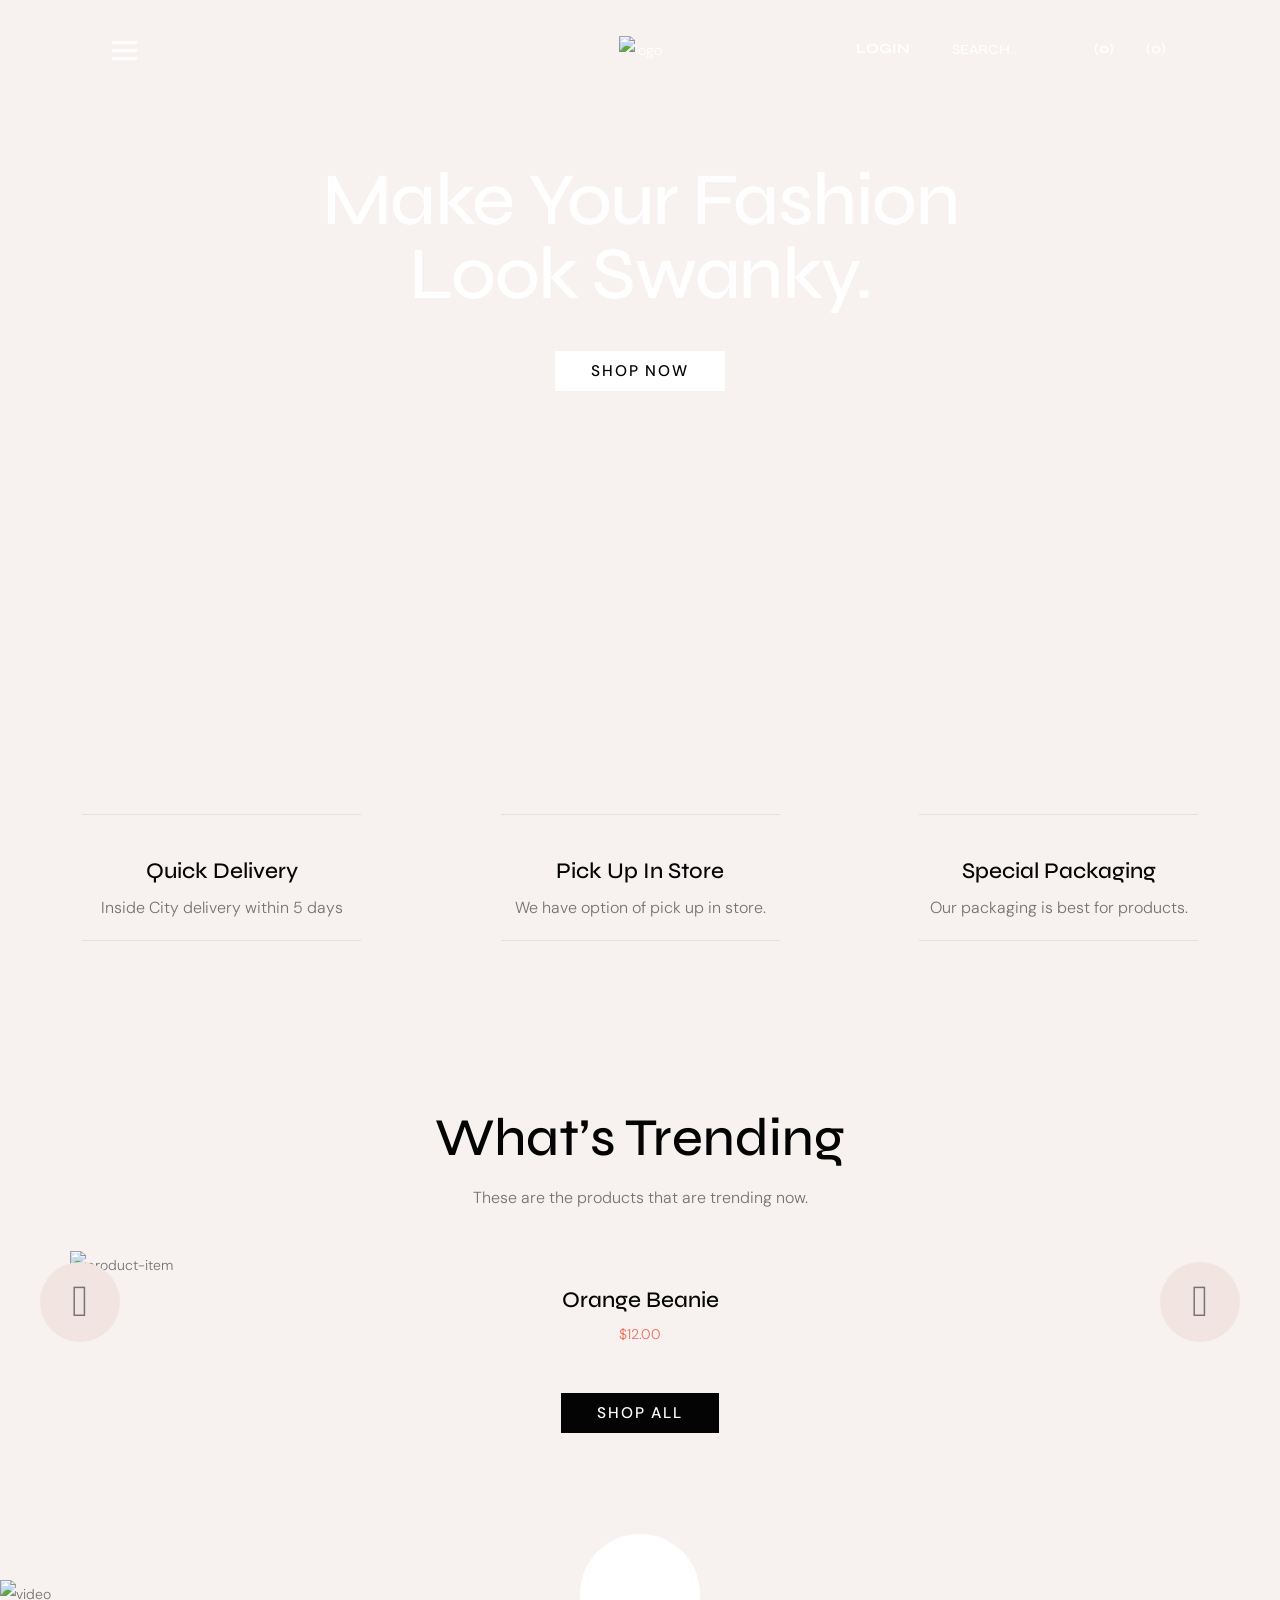
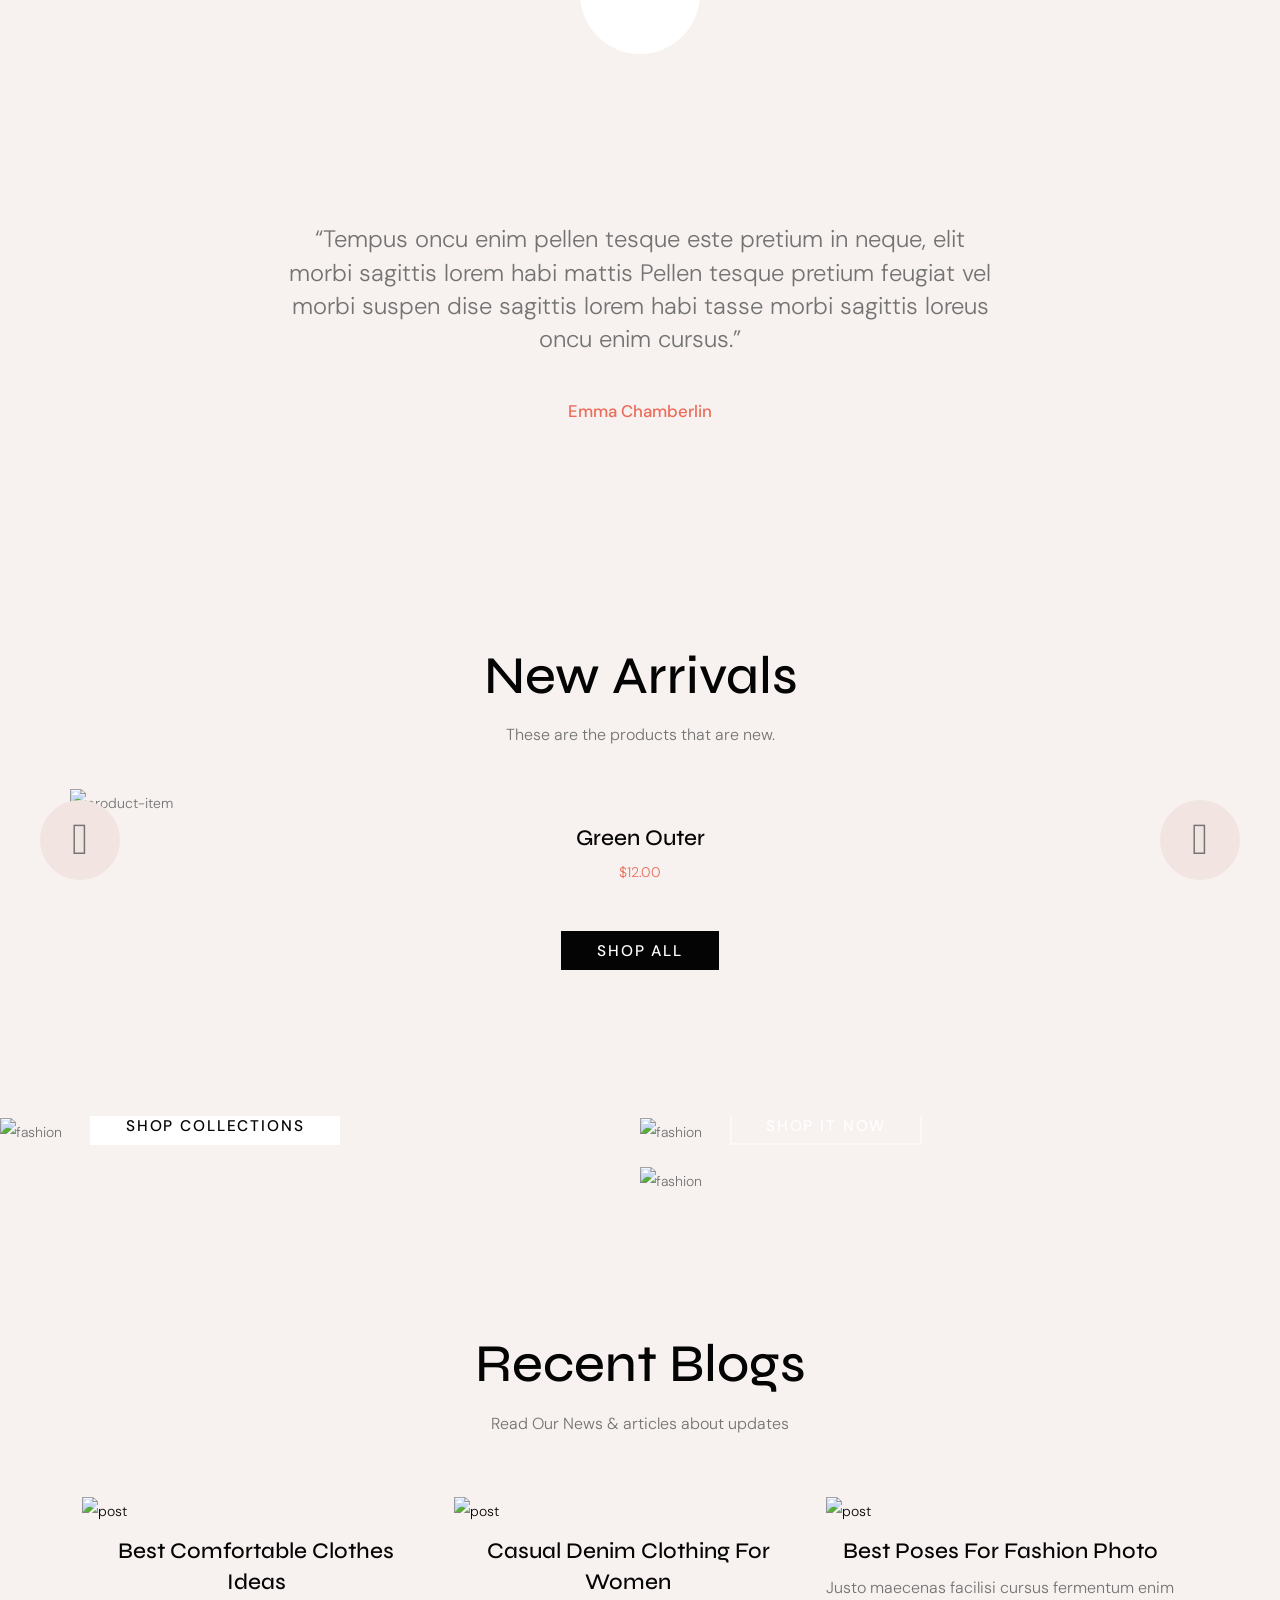
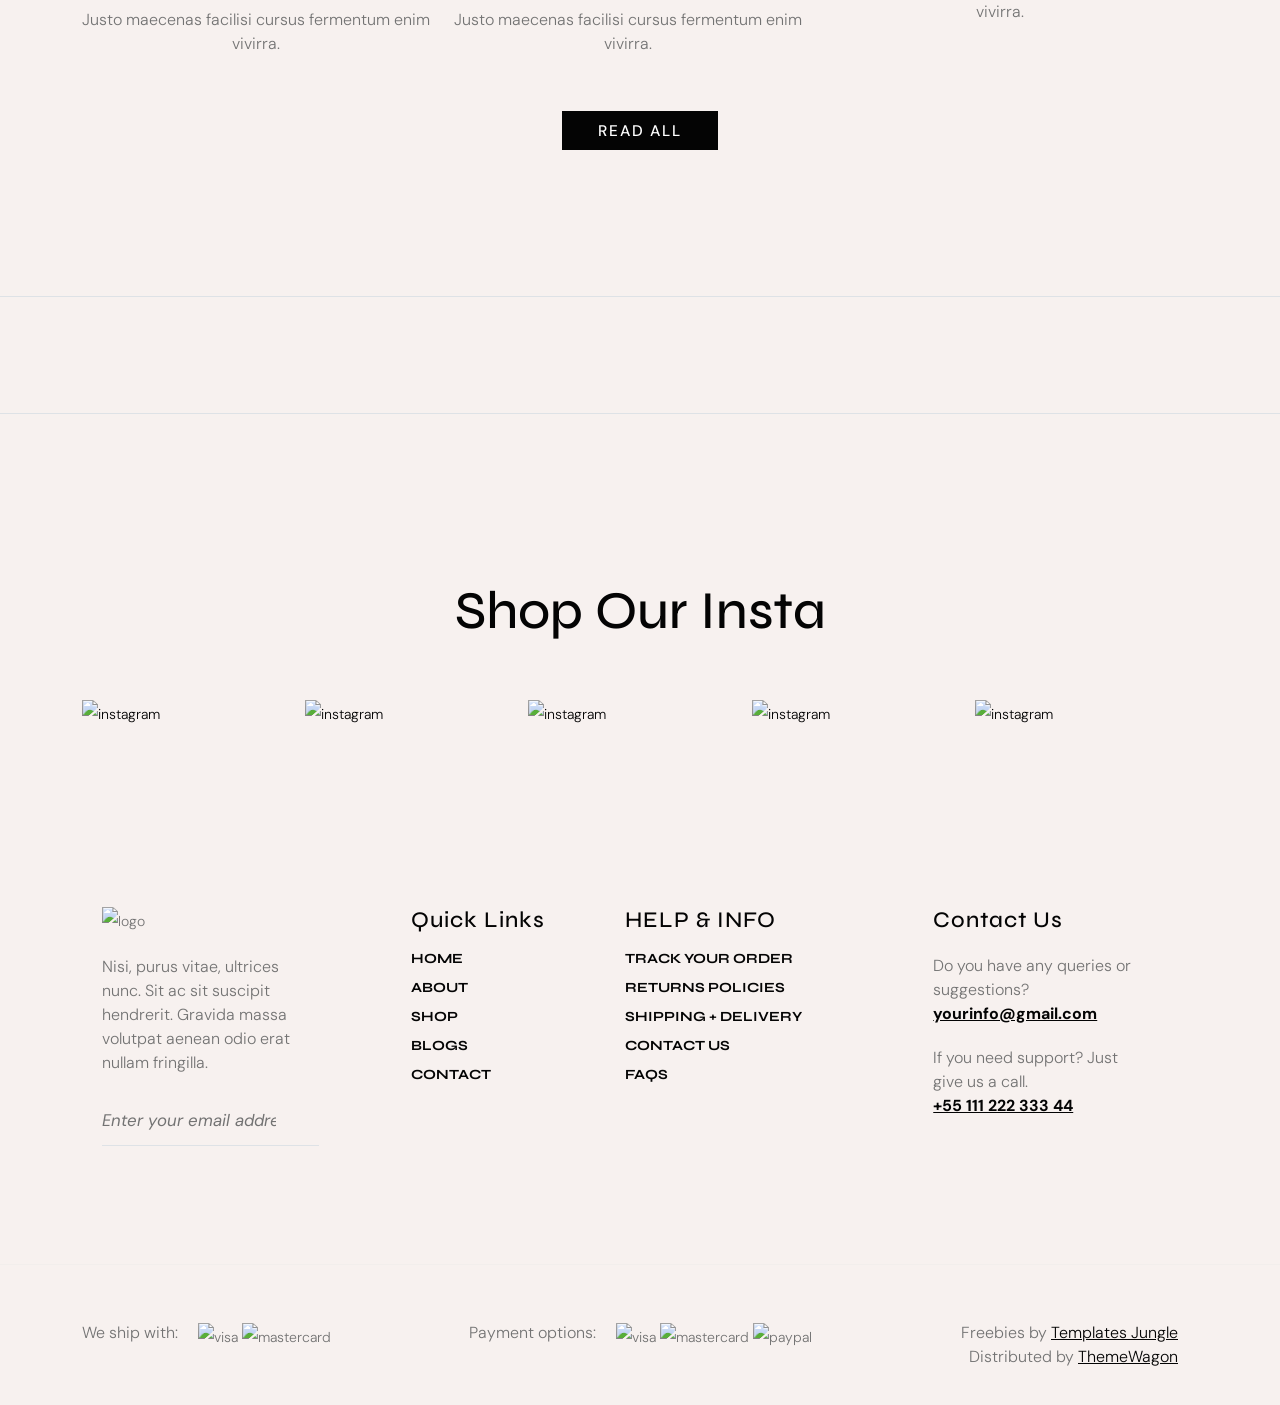
==== index.html @ 30ca3978 "Add files via upload" ====
<!DOCTYPE html>
<html lang="en">

<head>
  <title>Swanky Fashion Store</title>
  <meta charset="utf-8">
  <meta http-equiv="X-UA-Compatible" content="IE=edge">
  <meta name="viewport" content="width=device-width, initial-scale=1.0">
  <meta name="format-detection" content="telephone=no">
  <meta name="apple-mobile-web-app-capable" content="yes">
  <meta name="author" content="">
  <meta name="keywords" content="">
  <meta name="description" content="">
  <link rel="stylesheet" type="text/css" href="css/normalize.css">
  <link rel="stylesheet" type="text/css" href="fonts/icomoon.css">
  <link rel="stylesheet" type="text/css" href="css/vendor.css">
  <!--Bootstrap ================================================== -->
  <link href="https://cdn.jsdelivr.net/npm/bootstrap@5.3.0-alpha3/dist/css/bootstrap.min.css" rel="stylesheet"
    integrity="sha384-KK94CHFLLe+nY2dmCWGMq91rCGa5gtU4mk92HdvYe+M/SXH301p5ILy+dN9+nJOZ" crossorigin="anonymous">

  <link rel="stylesheet" type="text/css" href="style.css">
  <link rel="stylesheet" href="https://cdn.jsdelivr.net/npm/swiper@9/swiper-bundle.min.css" />
  <link rel="preconnect" href="https://fonts.googleapis.com">
  <link rel="preconnect" href="https://fonts.gstatic.com" crossorigin>
  <link href="https://fonts.googleapis.com/css2?family=Syne:wght@600;700;800&display=swap" rel="stylesheet">
  <link
    href="https://fonts.googleapis.com/css2?family=DM+Sans:wght@400;500;700&family=Syne:wght@600;700;800&display=swap"
    rel="stylesheet">
</head>

<body class="hompage bg-accent-light">

  <header id="header" class=" content-light ">
    <div class="header-wrap container py-3">
      <div class="row align-items-center">
        <div class="primary-nav col-md-5 col-sm-2">
          <nav class="navbar">
            <div class="main-menu">
              <ul class="menu-list  list-unstyled d-flex m-0 ">
                <li class="menu-itemhome1 dropdown">
                  <a class="text-uppercase item-anchor dropdown-toggle" href="#" role="button" data-bs-toggle="dropdown"
                    aria-expanded="false"> Home </a>
                  <ul class="dropdown-menu">
                    <li class="sub-page pe-0"><a class="text-black text-uppercase dropdown-item" href="index.html">
                        Home version 1</a></li>
                    <li class="sub-page pe-0"><a class="text-black text-uppercase dropdown-item"
                        href="home-v2.html">Home version 2 &nbsp;<span class="badge bg-secondary">pro</span></a></li>
                  </ul>
                </li>
                <li class="menu-itemhome1">
                  <a href="about-us.html" class="text-uppercase item-anchor">About</a>
                </li>
                <li class="menu-itemhome1 dropdown">
                  <a class="text-uppercase item-anchor dropdown-toggle" href="#" role="button" data-bs-toggle="dropdown"
                    aria-expanded="false"> Shop </a>
                  <ul class="dropdown-menu">
                    <li class="sub-page pe-0"><a class="text-black text-uppercase dropdown-item" href="shop.html">Shop
                        sidebar &nbsp;<span class="badge bg-secondary">pro</span></a></li>
                    <li class="sub-page pe-0"><a class="text-black text-uppercase dropdown-item"
                        href="single-product.html">Single product &nbsp;<span class="badge bg-secondary">pro</span></a>
                    </li>
                  </ul>
                </li>
                <li class="menu-itemhome1 dropdown">
                  <a class="text-uppercase item-anchor dropdown-toggle" href="#" role="button" data-bs-toggle="dropdown"
                    aria-expanded="false"> blog </a>
                  <ul class="dropdown-menu">
                    <li class="sub-page pe-0"><a class="text-black text-uppercase dropdown-item" href="blog.html">blog
                        classic&nbsp;<span class="badge bg-secondary">pro</span></a></li>
                    <li class="sub-page pe-0"><a class="text-black text-uppercase dropdown-item"
                        href="blog-with-sidebar.html">Blog sidebar&nbsp;<span class="badge bg-secondary">pro</span></a>
                    </li>
                    <li class="sub-page pe-0"><a class="text-black text-uppercase dropdown-item"
                        href="single-post.html">Single post&nbsp;<span class="badge bg-secondary">pro</span></a></li>
                  </ul>
                </li>
                <li class="menu-itemhome1 dropdown">
                  <a class="text-uppercase item-anchor dropdown-toggle" href="#" role="button" data-bs-toggle="dropdown"
                    aria-expanded="false"> Pages </a>
                  <ul class="dropdown-menu">
                    <li class="sub-page pe-0"><a class="text-black text-uppercase dropdown-item"
                        href="contact.html">contact&nbsp;<span class="badge bg-secondary">pro</span></a></li>
                    <li class="sub-page pe-0"><a class="text-black text-uppercase dropdown-item"
                        href="cart.html">cart&nbsp;<span class="badge bg-secondary">pro</span></a></li>
                    <li class="sub-page pe-0"><a class="text-black text-uppercase dropdown-item"
                        href="checkout.html">checkout&nbsp;<span class="badge bg-secondary">pro</span></a></li>
                    <li class="sub-page pe-0"><a class="text-black text-uppercase dropdown-item"
                        href="my-account.html">account&nbsp;<span class="badge bg-secondary">pro</span></a></li>
                  </ul>
                </li>
              </ul>
              <div class="hamburger">
                <span class="bar"></span>
                <span class="bar"></span>
                <span class="bar"></span>
              </div>
            </div>
          </nav>
        </div>
        <div class="col-md-2 col-sm-4 brand-block ">
          <div class="main-logo text-lg-center">
            <a href="index.html">
              <img src="images/main-logo.png" alt="logo" class="brand-image">
            </a>
          </div>
        </div>
        <div class="right-block col-md-5 col-sm-4">
          <nav class="navbar justify-content-end">
            <div class="user-items">
              <ul class="list-unstyled content-light d-flex align-items-center m-0">
                <li>
                  <i class="icon icon-user"></i>
                  <a href="my-account.html" class="text-uppercase item-anchor">Login</a>
                </li>
                <li class="search-item">
                  <div class="search-bar">
                    <form action="/action_page.php" class="search-form d-flex no-margin">
                      <i class="icon icon-search"></i>
                      <input type="text" placeholder="SEARCH.." name="search"
                        class="title-placeholder no-margin text-light ">
                    </form>
                  </div>
                </li>
                <li>
                  <a href="#" class="like">
                    <i class="icon icon-like"></i>
                    <span>(0)</span>
                  </a>
                </li>
                <li>
                  <a href="#" class="cart for-buy">
                    <i class="icon icon-shopping-cart"></i>
                    <span>(0)</span>
                  </a>
                </li>
              </ul>
            </div>
          </nav>
        </div>
      </div>
    </div>
  </header>
  <section id="billboard" class="padding-large no-padding-top position-relative">
    <div class="image-holder">
      <img src="images/banner-image.jpg" alt="banner" class="banner-image">
    </div>
    <div class="banner-content content-light style1 text-center col-md-6">
      <h2 class="banner-title">
        Make your fashion look swanky.
      </h2>
      <div class="btn-center">
        <a href="#" class="btn btn-medium btn-light">Shop Now</a>
      </div>
    </div>
  </section>
  <section id="company-services">
    <div class="container my-5">
      <div class="row">
        <div class="icon-box-wrapper d-flex flex-wrap justify-content-between">
          <div class="icon-box text-center col-md-3 col-sm-12">
            <div class="content-box border-top border-bottom">
              <div class="icon-box-icon">
                <i class="icon icon-shipping"></i>
              </div>
              <div class="icon-content">
                <h3 class="no-margin">Quick delivery</h3>
                <p>Inside City delivery within 5 days</p>
              </div>
            </div>
          </div>
          <div class="icon-box text-center col-md-3 col-sm-12">
            <div class="content-box border-top border-bottom">
              <div class="icon-box-icon">
                <i class="icon icon-store"></i>
              </div>
              <div class="icon-content">
                <h3 class="no-margin">Pick up in store</h3>
                <p>We have option of pick up in store.</p>
              </div>
            </div>
          </div>
          <div class="icon-box text-center col-md-3 col-sm-12">
            <div class="content-box border-top border-bottom">
              <div class="icon-box-icon">
                <i class="icon icon-package"></i>
              </div>
              <div class="icon-content">
                <h3 class="no-margin">Special packaging</h3>
                <p>Our packaging is best for products.</p>
              </div>
            </div>
          </div>
        </div>
      </div>
    </div>
  </section>
  <section id="fashion-trending" class="product-store padding-large position-relative overflow-hidden">
    <div class="container mb-5">
      <div class="section-header text-center">
        <h2 class="section-title">What’s trending</h2>
        <p>These are the products that are trending now.</p>
      </div>
      <div class="row">
        <div class="swiper product-swiper">
          <div class="swiper-wrapper">
            <div class="swiper-slide">
              <div class="product-item position-relative">
                <div class="image-holder">
                  <img src="images/product-item1.jpg" alt="product-item" class="product-image">
                </div>
                <div class="cart-concern">
                  <div class="cart-button d-flex flex-wrap">
                    <div class="btn-left">
                      <a href="#" class="btn btn-medium btn-light">Add to Cart</a>
                    </div>
                    <button type="button" class="btn btn-light wishlist-btn">
                      <i class="icon icon-like"></i>
                    </button>
                    <button type="button" class="btn btn-light view-btn d-flex">
                      <i class="icon icon-crop"></i>
                    </button>
                  </div>
                </div>
                <div class="product-detail text-center">
                  <h3 class="product-title">
                    <a href="#">Orange beanie</a>
                  </h3>
                  <span class="item-price text-primary">$12.00</span>
                </div>
              </div>
            </div>
            <div class="swiper-slide">
              <div class="product-item position-relative">
                <div class="image-holder">
                  <img src="images/product-item2.jpg" alt="product-item" class="product-image">
                </div>
                <div class="cart-concern">
                  <div class="cart-button d-flex flex-wrap">
                    <div class="btn-left">
                      <a href="#" class="btn btn-medium btn-light">Add to Cart</a>
                    </div>
                    <button type="button" class="btn btn-light wishlist-btn">
                      <i class="icon icon-like"></i>
                    </button>
                    <button type="button" class="btn btn-light view-btn d-flex">
                      <i class="icon icon-crop"></i>
                    </button>
                  </div>
                </div>
                <div class="product-detail text-center">
                  <h3 class="product-title">
                    <a href="#">leather coat</a>
                  </h3>
                  <span class="item-price text-primary">$14.00</span>
                </div>
              </div>
            </div>
            <div class="swiper-slide">
              <div class="product-item position-relative">
                <div class="image-holder">
                  <img src="images/product-item3.jpg" alt="product-item" class="product-image">
                </div>
                <div class="cart-concern">
                  <div class="cart-button d-flex flex-wrap">
                    <div class="btn-left">
                      <a href="#" class="btn btn-medium btn-light">Add to Cart</a>
                    </div>
                    <button type="button" class="btn btn-light wishlist-btn">
                      <i class="icon icon-like"></i>
                    </button>
                    <button type="button" class="btn btn-light view-btn d-flex">
                      <i class="icon icon-crop"></i>
                    </button>
                  </div>
                </div>
                <div class="product-detail text-center">
                  <h3 class="product-title">
                    <a href="#">Oversize shirt</a>
                  </h3>
                  <span class="item-price text-primary">$12.00</span>
                </div>
              </div>
            </div>
            <div class="swiper-slide">
              <div class="product-item position-relative">
                <div class="image-holder">
                  <img src="images/product-item4.jpg" alt="product-item" class="product-image">
                </div>
                <div class="cart-concern">
                  <div class="cart-button d-flex flex-wrap">
                    <div class="btn-left">
                      <a href="#" class="btn btn-medium btn-light">Add to Cart</a>
                    </div>
                    <button type="button" class="btn btn-light wishlist-btn">
                      <i class="icon icon-like"></i>
                    </button>
                    <button type="button" class="btn btn-light view-btn d-flex">
                      <i class="icon icon-crop"></i>
                    </button>
                  </div>
                </div>
                <div class="product-detail text-center">
                  <h3 class="product-title">
                    <a href="#">Flora print dress</a>
                  </h3>
                  <span class="item-price text-primary">$14.00</span>
                </div>
              </div>
            </div>
            <div class="swiper-slide">
              <div class="product-item position-relative">
                <div class="image-holder">
                  <img src="images/product-item5.jpg" alt="product-item" class="product-image">
                </div>
                <div class="cart-concern">
                  <div class="cart-button d-flex flex-wrap">
                    <div class="btn-left">
                      <a href="#" class="btn btn-medium btn-light">Add to Cart</a>
                    </div>
                    <button type="button" class="btn btn-light wishlist-btn">
                      <i class="icon icon-like"></i>
                    </button>
                    <button type="button" class="btn btn-light view-btn d-flex">
                      <i class="icon icon-crop"></i>
                    </button>
                  </div>
                </div>
                <div class="product-detail text-center">
                  <h3 class="product-title">
                    <a href="#">Green outer</a>
                  </h3>
                  <span class="item-price text-primary">$16.00</span>
                </div>
              </div>
            </div>
          </div>
        </div>
        <div class="swiper-button swiper-button-next"></div>
        <div class="swiper-button swiper-button-prev"></div>
        <div class="btn-center">
          <a href="shop.html" class="btn btn-medium btn-black">Shop All</a>
        </div>
      </div>
    </div>
    <div class="swiper-pagination"></div>
  </section>
  <section id="videos">
    <div class="video-item position-relative">
      <div class="video-player">
        <img src="images/video-item.jpg" alt="video" class="video-image">
        <a href="https://www.youtube.com/embed/rhcjYIPgpt8">
          <i class="icon icon-play"></i>
        </a>
      </div>
    </div>
  </section>
  <section id="testimonials" class="position-relative padding-large">
    <div class="container mt-5">
      <div class="row pt-5">
        <div class="review-content">
          <i class="icon-arrow icon-arrow-left"></i>
          <div class="swiper testimonial-swiper">
            <div class="swiper-wrapper">
              <div class="swiper-slide text-center d-flex justify-content-center">
                <div class="review-item col-md-8">
                  <i class="icon icon-review"></i>
                  <blockquote>“Tempus oncu enim pellen tesque este pretium in neque, elit morbi sagittis lorem habi
                    mattis Pellen tesque pretium feugiat vel morbi suspen dise sagittis lorem habi tasse morbi sagittis
                    loreus oncu enim cursus.”</blockquote>
                  <div class="rating-star">
                    <i class="icon icon-star"></i>
                    <i class="icon icon-star"></i>
                    <i class="icon icon-star"></i>
                    <i class="icon icon-star"></i>
                    <i class="icon icon-star-line"></i>
                  </div>
                  <div class="author-detail">
                    <div class="name text-primary">Emma Chamberlin</div>
                  </div>
                </div>
              </div>
              <div class="swiper-slide text-center d-flex justify-content-center">
                <div class="review-item col-md-8">
                  <i class="icon icon-review"></i>
                  <blockquote>“Tempus oncu enim pellen tesque este pretium in neque, elit morbi sagittis lorem habi
                    mattis Pellen tesque pretium feugiat vel morbi suspen dise sagittis lorem habi tasse morbi sagittis
                    loreus oncu enim cursus.”</blockquote>
                  <div class="rating-star">
                    <i class="icon icon-star"></i>
                    <i class="icon icon-star"></i>
                    <i class="icon icon-star"></i>
                    <i class="icon icon-star"></i>
                    <i class="icon icon-star-line"></i>
                  </div>
                  <div class="author-detail">
                    <div class="name text-primary">Joey Kimberland</div>
                  </div>
                </div>
              </div>
            </div>
          </div>
          <i class="icon-arrow icon-arrow-right"></i>
        </div>
      </div>
    </div>
    <div class="swiper-pagination"></div>
  </section>
  <section id="new-arrivals" class="product-store padding-large position-relative overflow-hidden">
    <div class="container mb-5">
      <div class="section-header text-center">
        <h2 class="section-title">New Arrivals</h2>
        <p>These are the products that are new.</p>
      </div>
      <div class="row">
        <div class="swiper product-swiper">
          <div class="swiper-wrapper">
            <div class="swiper-slide">
              <div class="product-item position-relative">
                <div class="image-holder">
                  <img src="images/product-item5.jpg" alt="product-item" class="product-image">
                </div>
                <div class="cart-concern">
                  <div class="cart-button d-flex flex-wrap">
                    <div class="btn-left">
                      <a href="#" class="btn btn-medium btn-light">Add to Cart</a>
                    </div>
                    <button type="button" class="btn btn-light wishlist-btn">
                      <i class="icon icon-like"></i>
                    </button>
                    <button type="button" class="btn btn-light view-btn 
                          d-flex">
                      <i class="icon icon-crop"></i>
                    </button>
                  </div>
                </div>
                <div class="product-detail text-center">
                  <h3 class="product-title">
                    <a href="#">Green Outer</a>
                  </h3>
                  <span class="item-price text-primary">$12.00</span>
                </div>
              </div>
            </div>
            <div class="swiper-slide">
              <div class="product-item position-relative">
                <div class="image-holder">
                  <img src="images/product-item6.jpg" alt="product-item" class="product-image">
                </div>
                <div class="cart-concern">
                  <div class="cart-button d-flex flex-wrap">
                    <div class="btn-left">
                      <a href="#" class="btn btn-medium btn-light">Add to Cart</a>
                    </div>
                    <button type="button" class="btn btn-light wishlist-btn">
                      <i class="icon icon-like"></i>
                    </button>
                    <button type="button" class="btn btn-light view-btn 
                          d-flex">
                      <i class="icon icon-crop"></i>
                    </button>
                  </div>
                </div>
                <div class="product-detail text-center">
                  <h3 class="product-title">
                    <a href="#">Dark Flower Onepiece</a>
                  </h3>
                  <span class="item-price text-primary">$14.00</span>
                </div>
              </div>
            </div>
            <div class="swiper-slide">
              <div class="product-item position-relative">
                <div class="image-holder">
                  <img src="images/product-item7.jpg" alt="product-item" class="product-image">
                </div>
                <div class="cart-concern">
                  <div class="cart-button d-flex flex-wrap">
                    <div class="btn-left">
                      <a href="#" class="btn btn-medium btn-light">Add to Cart</a>
                    </div>
                    <button type="button" class="btn btn-light wishlist-btn">
                      <i class="icon icon-like"></i>
                    </button>
                    <button type="button" class="btn btn-light view-btn 
                          d-flex">
                      <i class="icon icon-crop"></i>
                    </button>
                  </div>
                </div>
                <div class="product-detail text-center">
                  <h3 class="product-title">
                    <a href="#">Cloche Men</a>
                  </h3>
                  <span class="item-price text-primary">$12.00</span>
                </div>
              </div>
            </div>
            <div class="swiper-slide">
              <div class="product-item position-relative">
                <div class="image-holder">
                  <img src="images/product-item8.jpg" alt="product-item" class="product-image">
                </div>
                <div class="cart-concern">
                  <div class="cart-button d-flex flex-wrap">
                    <div class="btn-left">
                      <a href="#" class="btn btn-medium btn-light">Add to Cart</a>
                    </div>
                    <button type="button" class="btn btn-light wishlist-btn">
                      <i class="icon icon-like"></i>
                    </button>
                    <button type="button" class="btn btn-light view-btn 
                          d-flex">
                      <i class="icon icon-crop"></i>
                    </button>
                  </div>
                </div>
                <div class="product-detail text-center">
                  <h3 class="product-title">
                    <a href="#">Rawcut Outer</a>
                  </h3>
                  <span class="item-price text-primary">$14.00</span>
                </div>
              </div>
            </div>
            <div class="swiper-slide">
              <div class="product-item position-relative">
                <div class="image-holder">
                  <img src="images/product-item5.jpg" alt="product-item" class="product-image">
                </div>
                <div class="cart-concern">
                  <div class="cart-button d-flex flex-wrap">
                    <div class="btn-left">
                      <a href="#" class="btn btn-medium btn-light">Add to Cart</a>
                    </div>
                    <button type="button" class="btn btn-light wishlist-btn">
                      <i class="icon icon-like"></i>
                    </button>
                    <button type="button" class="btn btn-light view-btn 
                          d-flex">
                      <i class="icon icon-crop"></i>
                    </button>
                  </div>
                </div>
                <div class="product-detail text-center">
                  <h3 class="product-title">
                    <a href="#">Green outer</a>
                  </h3>
                  <span class="item-price text-primary">$16.00</span>
                </div>
              </div>
            </div>
          </div>
        </div>
        <div class="swiper-button swiper-button-next"></div>
        <div class="swiper-button swiper-button-prev"></div>
        <div class="btn-center">
          <a href="#" class="btn btn-medium btn-black">Shop All</a>
        </div>
      </div>
    </div>
    <div class="swiper-pagination1"></div>
  </section>
  <section id="categories" class="overflow-hidden">
    <div class="full-width-container d-flex flex-wrap">
      <div class="category-item left-block col-md-6 col-sm-12 no-padding-left position-relative">
        <div class="image-holder">
          <img src="images/category-item1.jpg" alt="fashion">
        </div>
        <div class="category-content content-light">
          <h3 class="category-title">Summer Outfits</h3>
          <div class="btn-left">
            <a href="#" class="btn btn-medium btn-light">Shop Collections</a>
          </div>
        </div>
      </div>
      <div class="right-block col-md-6 col-sm-12 no-padding-right">
        <div class="category-item top-block position-relative">
          <div class="image-holder">
            <img src="images/category-item2.jpg" alt="fashion">
          </div>
          <div class="category-content content-light">
            <h3 class="category-title">Guggles</h3>
            <div class="btn-left">
              <a href="#" class="btn btn-medium btn-outline-light">Shop it now</a>
            </div>
          </div>
        </div>
        <div class="category-item bottom-block position-relative">
          <div class="image-holder">
            <img src="images/category-item3.jpg" alt="fashion">
          </div>
          <div class="category-content content-light">
            <h3 class="category-title">Accessories</h3>
            <div class="btn-left">
              <a href="#" class="btn btn-medium btn-outline-light">Shop it now</a>
            </div>
          </div>
        </div>
      </div>
    </div>
  </section>
  <section id="latest-blog" class="padding-large overflow-hidden">
    <div class="container">
      <div class="row">
        <div class="section-header text-center">
          <h2 class="section-title">Recent Blogs</h2>
          <p>Read Our News & articles about updates</p>
        </div>
        <div class="row d-flex flex-wrap">
          <article class="col-md-4 post-item">
            <div class="image-holder">
              <a href="single-post.html">
                <img src="images/post-item1.jpg" alt="post" class="post-image">
              </a>
            </div>
            <div class="post-content">
              <div class="post-header text-center">
                <h3 class="post-title">
                  <a href="single-post.html">Best Comfortable Clothes Ideas</a>
                </h3>
                <p>Justo maecenas facilisi cursus fermentum enim vivirra.</p>
              </div>
            </div>
          </article>
          <article class="col-md-4 post-item">
            <div class="image-holder">
              <a href="single-post.html">
                <img src="images/post-item2.jpg" alt="post" class="post-image">
              </a>
            </div>
            <div class="post-content">
              <div class="post-header text-center">
                <h3 class="post-title">
                  <a href="single-post.html">Casual Denim Clothing for women</a>
                </h3>
                <p>Justo maecenas facilisi cursus fermentum enim vivirra.</p>
              </div>
            </div>
          </article>
          <article class="col-md-4 post-item">
            <div class="image-holder">
              <a href="single-post.html">
                <img src="images/post-item3.jpg" alt="post" class="post-image">
              </a>
            </div>
            <div class="post-content">
              <div class="post-header text-center">
                <h3 class="post-title">
                  <a href="single-post.html">Best Poses for fashion photo</a>
                </h3>
                <p>Justo maecenas facilisi cursus fermentum enim vivirra.</p>
              </div>
            </div>
          </article>
        </div>
        <div class="btn-center">
          <a href="#" class="btn btn-medium btn-black">Read All</a>
        </div>
      </div>
    </div>
  </section>
  <section id="brand-collection" class="padding-small border-top border-bottom overflow-hidden my-5">
    <div class="container">
      <div class="row d-flex flex-wrap justify-content-between align-items-center py-3">
        <div class="col">
          <i class="icon icon-brand-item1"></i>
        </div>
        <div class="col">
          <i class="icon icon-brand-item2"></i>
        </div>
        <div class="col">
          <i class="icon icon-brand-item3"></i>
        </div>
        <div class="col">
          <i class="icon icon-brand-item4"></i>
        </div>
        <div class="col">
          <i class="icon icon-brand-item5"></i>
        </div>
      </div>
    </div>
  </section>
  <section id="instagram" class="padding-large overflow-hidden">
    <div class="container">
      <div class="row">
        <div class="section-header text-center">
          <h2 class="section-title">Shop our insta</h2>
        </div>
        <div class="row d-flex flex-wrap">
          <figure class=" col instagram-item magnific position-relative">
            <a href="#" class="">
              <img src="images/insta-item1.jpg" alt="instagram" class="insta-image">
              <div class="icon-overlay d-flex justify-content-center">
                <i class="icon icon-instagram1"></i>
              </div>
            </a>
          </figure>
          <figure class=" col instagram-item magnific position-relative">
            <a href="#" class="">
              <img src="images/insta-item2.JPG" alt="instagram" class="insta-image">
              <div class="icon-overlay d-flex justify-content-center">
                <i class="icon icon-instagram1"></i>
              </div>
            </a>
          </figure>
          <figure class=" col instagram-item magnific position-relative">
            <a href="#" class="">
              <img src="images/insta-item3.jpg" alt="instagram" class="insta-image">
              <div class="icon-overlay d-flex justify-content-center">
                <i class="icon icon-instagram1"></i>
              </div>
            </a>
          </figure>
          <figure class=" col instagram-item magnific position-relative">
            <a href="#" class="">
              <img src="images/insta-item4.jpg" alt="instagram" class="insta-image">
              <div class="icon-overlay d-flex justify-content-center">
                <i class="icon icon-instagram1"></i>
              </div>
            </a>
          </figure>
          <figure class=" col instagram-item magnific position-relative">
            <a href="#" class="">
              <img src="images/insta-item5.jpg" alt="instagram" class="insta-image">
              <div class="icon-overlay d-flex justify-content-center">
                <i class="icon icon-instagram1"></i>
              </div>
            </a>
          </figure>
        </div>
      </div>
    </div>
  </section>
  <footer id="footer" class="overflow-hidden">
    <div class="container mt-5">
      <div class="row">
        <div class="footer-top-area">
          <div class="row d-flex flex-wrap justify-content-between">
            <div class="col-lg-3 col-sm-6">
              <div class="footer-menu menu-001">
                <img src="images/dark-logo.png" alt="logo">
                <p>Nisi, purus vitae, ultrices nunc. Sit ac sit suscipit hendrerit. Gravida massa volutpat aenean odio
                  erat nullam fringilla.</p>
                <div
                  class="newsletter-button d-flex flex-wrap align-items-center justify-content-between border-bottom widget-menu">
                  <input type="text" name="Subscribe" placeholder="Enter your email address...">
                  <a href="#">
                    <i class="icon icon-send"></i>
                  </a>
                </div>
                <div class="social-links">
                  <ul class="d-flex list-unstyled">
                    <li>
                      <a href="#">
                        <i class="icon icon-facebook"></i>
                      </a>
                    </li>
                    <li>
                      <a href="#">
                        <i class="icon icon-twitter"></i>
                      </a>
                    </li>
                    <li>
                      <a href="#">
                        <i class="icon icon-instagram1"></i>
                      </a>
                    </li>
                    <li>
                      <a href="#">
                        <i class="icon icon-youtube"></i>
                      </a>
                    </li>
                    <li>
                      <a href="#">
                        <i class="icon icon-behance"></i>
                      </a>
                    </li>
                  </ul>
                </div>
              </div>
            </div>
            <div class="col-lg-2 col-sm-6">
              <div class="footer-menu menu-002">
                <h5 class="widget-title">Quick Links</h5>
                <ul class="menu-list list-unstyled text-uppercase">
                  <li class="menu-item">
                    <a href="#">Home</a>
                  </li>
                  <li class="menu-item">
                    <a href="#">About</a>
                  </li>
                  <li class="menu-item">
                    <a href="#">Shop</a>
                  </li>
                  <li class="menu-item">
                    <a href="#">Blogs</a>
                  </li>
                  <li class="menu-item">
                    <a href="#">Contact</a>
                  </li>
                </ul>
              </div>
            </div>
            <div class="col-lg-3 col-sm-6">
              <div class="footer-menu text-uppercase menu-003">
                <h5 class="widget-title">Help & Info</h5>
                <ul class="menu-list list-unstyled">
                  <li class="menu-item">
                    <a href="#">Track Your Order</a>
                  </li>
                  <li class="menu-item">
                    <a href="#">Returns Policies</a>
                  </li>
                  <li class="menu-item">
                    <a href="#">Shipping + Delivery</a>
                  </li>
                  <li class="menu-item">
                    <a href="#">Contact Us</a>
                  </li>
                  <li class="menu-item">
                    <a href="#">Faqs</a>
                  </li>
                </ul>
              </div>
            </div>
            <div class="col-lg-3 col-sm-6">
              <div class="footer-menu contact-item menu-004">
                <h5 class="widget-title">Contact Us</h5>
                <p>Do you have any queries or suggestions? <a href="mailto:">yourinfo@gmail.com</a>
                </p>
                <p>If you need support? Just give us a call. <a href="">+55 111 222 333 44</a>
                </p>
              </div>
            </div>
          </div>
        </div>
      </div>
    </div>
    <hr>
  </footer>
  <div id="footer-bottom">
    <div class="container">
      <div class="row d-flex flex-wrap justify-content-between mb-3">
        <div class="col-md-4 col-sm-6">
          <div class="Shipping d-flex">
            <p>We ship with:</p>
            <div class="card-wrap">
              <img src="images/dhl.png" alt="visa">
              <img src="images/shippingcard.png" alt="mastercard">
            </div>
          </div>
        </div>
        <div class="col-md-4 col-sm-6">
          <div class="payment-method d-flex justify-content-md-center">
            <p>Payment options:</p>
            <div class="card-wrap">
              <img src="images/visa.jpg" alt="visa">
              <img src="images/mastercard.jpg" alt="mastercard">
              <img src="images/paypal.jpg" alt="paypal">
            </div>
          </div>
        </div>
        <div class="col-md-4 col-sm-6">
          <div class="copyright text-md-end">
            <p>Freebies by <a href="https://templatesjungle.com/"> <u>Templates Jungle</u><br> </a> Distributed by <a href="https://themewagon.com"> <u>ThemeWagon</u></a>
            </p>
          </div>
        </div>
      </div>
    </div>
  </div>


  <!-- script ================================================== -->
  <script src="js/jquery-1.11.0.min.js"></script>
  <script src="js/plugins.js"></script>
  <script src="js/script.js"></script>

  <!-- Bootstarp script ================================================== -->
  <script src="https://cdn.jsdelivr.net/npm/bootstrap@5.3.0-alpha3/dist/js/bootstrap.bundle.min.js"
    integrity="sha384-ENjdO4Dr2bkBIFxQpeoTz1HIcje39Wm4jDKdf19U8gI4ddQ3GYNS7NTKfAdVQSZe"
    crossorigin="anonymous"></script>

  <!-- <script src="https://code.jquery.com/jquery-3.5.1.slim.min.js" integrity="sha384-DfXdz2htPH0lsSSs5nCTpuj/zy4C+OGpamoFVy38MVBnE+IbbVYUew+OrCXaRkfj" crossorigin="anonymous"></script> -->
  <!-- <script src="https://cdn.jsdelivr.net/npm/bootstrap@4.5.3/dist/js/bootstrap.bundle.min.js" integrity="sha384-ho+j7jyWK8fNQe+A12Hb8AhRq26LrZ/JpcUGGOn+Y7RsweNrtN/tE3MoK7ZeZDyx" crossorigin="anonymous"></script> -->

  <script src="https://cdn.jsdelivr.net/npm/swiper/swiper-bundle.min.js"></script>


</body>

</html>
---- style.css ----
/*
Theme Name: Swanky Fashion Store
Theme URI: https://mokshastudio.com/
Author: 
Author URI: https://mokshastudio.com/
Description: Swanky Fashion Store is specially designed product packaged for Swanky Fashion Store by .
Version: 1.1
*/

/*--------------------------------------------------------------
This is main CSS file that contains custom style rules used in this template
--------------------------------------------------------------*/

/*------------------------------------*\
    Table of contents
\*------------------------------------*/

/*------------------------------------------------

CSS STRUCTURE:

1. VARIABLES

2. GENERAL TYPOGRAPHY
  2.1 General Styles
  2.2 Floating & Alignment
  2.3 Forms
  2.4 Lists
  2.5 Code
  2.6 Tables
  2.7 Spacing
  2.8 Utilities
  2.9 Misc
  2.10 Buttons
    - Button Sizes
    - Button Shapes
    - Button Color Scheme
    - Button Aligns
  2.11 Images
    - Image Hover Effects
  2.12 Section
    - Hero Section
    - Section Title
    - Section Paddings
    - Section Margins
    - Section Bg Colors
    - Content colors

3. EXTENDED TYPOGRAPHY
  3.1 Blockquote / Pullquote
  3.3 Text Highlights

4. CONTENT ELEMENTS
  4.1 Tabs
  4.2 Accordions
  4.3 Member Grid
  4.4 Product Grid

5. BLOG STYLES
  5.1 Blog Single Post
  5.2 About Author
  5.3 Comments List
  5.4 Comments Form

6. Grid Layout

7. SITE STRUCTURE
  7.1 Preloader
  7.2 Header
    - Logo
    - Header Menu
    - Nav Sidebar
  7.3 Billboard
  7.4 Icon Box Section
  7.5 Categories Section
  7.6 Feature Collection Section
  7.7 Special Ornaments Section
  7.8 About Us Section
  7.9 Special Offer Section
  7.10 Latest Blogs Section
  7.11 Testimonials Section
  7.12 Footer
    - Footer Top
    - Footer Bottom

    
/*--------------------------------------------------------------
/** 1. VARIABLES
--------------------------------------------------------------*/
:root {
  /* widths for rows and containers
     */
  --header-height: 160px;
  --header-height-min: 80px;
}

/* on mobile devices below 600px
 */
@media screen and (max-width: 600px) {
  :root {
    --header-height: 100px;
    --header-height-min: 80px;
  }
}

@media (min-width: 1400px) {

  .container,
  .container-lg,
  .container-md,
  .container-sm,
  .container-xl,
  .container-xxl {
    max-width: 1400px;
  }
}


/* Theme Colors */
:root {
  --accent-color: rgba(241, 228, 225, 1);
  --accent-dim-color: #E5D8D5;
  --accent-lighted-color: rgba(241, 228, 225, 0.5);
  --accent-lit-color: #F6ECEA;
  --dark-grey-color: #737373;
  --dark-color: #040404;
  --grey-color: #A9A09E;
  --light-color: #fff;
  --primary-color: #EC6C5A;
  --primary-lighted-color: rgba(246, 236, 234, 0.9);
  --swiper-theme-color: #EC6C5A !important;
}

/* Fonts */
:root {
  --body-font: "DM Sans", Verdana, sans-serif;
  --heading-font: "Syne", Lato, sans-serif;
}


/*----------------------------------------------*/
/* 2 GENERAL TYPOGRAPHY */
/*----------------------------------------------*/

/* 2.1 General Styles
/*----------------------------------------------*/
*,
*::before,
*::after {
  -webkit-box-sizing: border-box;
  -moz-box-sizing: border-box;
  box-sizing: border-box;
}

html {
  box-sizing: border-box;
}

body {
  font-family: var(--body-font);
  font-size: 14px;
  font-weight: 300;
  line-height: 2;
  color: var(--dark-grey-color);
  margin: 0;
}

body.no-scroll {
  overflow: hidden;
}

a {
  color: var(--dark-color);
  text-decoration: none;
  transition: 0.3s color ease-out;
}

a.light {
  color: var(--light-color);
}

a:hover {
  text-decoration: none;
  color: var(--primary-color);
}

ul,
ol {
  margin-top: 0;
  margin-bottom: 10px;
  margin-left: 0;
}

ul ul,
ol ul,
ul ol,
ol ol {
  margin-top: 5px;
  margin-bottom: 0;
}

ul li,
ol li {
  margin-bottom: 0px;
  outline: 0;
}

ul li.active a {
  color: var(--dark-color);
}

ul li:last-child,
ol li:last-child {
  margin-bottom: 0;
}

dl {
  margin-top: 0;
  margin-bottom: 2rem;
}

dt,
dd {
  line-height: 1.42857143;
}

dt {
  font-weight: bold;
}

dd {
  margin-left: 0;
}

button,
input,
select,
textarea {
  font-family: inherit;
  font-size: inherit;
  line-height: inherit;
  outline: 0;
}

figure {
  margin: 0;
}

img {
  display: inline-block;
  border: 0;
  max-width: 100%;
  height: auto;
  vertical-align: middle;
}

::selection {
  background: var(--primary-color);
  color: var(--light-color);
  text-shadow: none;
}

::-moz-selection {
  background: var(--primary-color);
  color: var(--light-color);
  text-shadow: none;
}

/* image align */
figure.align-right {
  margin: 30px 0 30px 30px;
}

/* Typography */
/*----------------------------------------------*/

h1,
.h1,
h2,
.h2,
h3,
.h3,
h4,
.h4,
h5,
.h5,
h6,
.h6 {
  font-family: var(--heading-font);
  color: var(--dark-color);
  line-height: 1.2;
}

h1.light,
.h1,
h2.light,
.h2,
h3.light,
.h3,
h4.light,
.h4,
h5.light,
.h5,
h6.light,
.h6 {
  color: var(--light-color);
}

h1,
h2,
h3 {
  margin: 25px 0;
  text-transform: capitalize;
}

h5,
h6 {
  letter-spacing: 1px;
}

h1,
.h1 {
  font-size: 3.5em;
  line-height: 1.4;
}

h2,
.h2 {
  font-size: 2.0em;
  line-height: 1.4;
}

h3,
.h3 {
  font-size: 1.6em;
  line-height: 1.4;
}

h4,
.h4 {
  font-size: 1.1em;
  line-height: 1.4;
}

h5,
.h5 {
  font-size: .83em;
  line-height: 1.25;
}

h6,
.h6 {
  font-size: .67em;
  line-height: 1.1;
}

h1 a,
h2 a,
h3 a,
h4 a,
h5 a,
h6 a {
  font-weight: inherit;
  color: inherit;
  text-decoration: none;
}

p {
  font-family: var(--body-font);
  font-size: 16px;
  line-height: 1.5;
  margin: 0 0 20px 0;
}

p.dark {
  color: var(--dark-color);
}

p.light {
  color: var(--light-color);
}

p:empty {
  display: none;
}

small {
  font-size: 85%;
}

mark {
  background-color: var(--grey-color);
  padding: 0.28rem;
}

dfn,
cite,
em,
i {
  font-style: italic;
}

::placeholder {
  color: var(--dark-grey-color);
}

/*----------------------------------------------*/
/* 2.1 Floating & Alignment */
/*----------------------------------------------*/
.align-left {
  float: left;
  text-align: left;
}

.align-right {
  float: right;
  text-align: right;
}

.align-center {
  display: block;
  margin-left: auto;
  margin-right: auto;
  text-align: center;
}

/**::after,*/
.container::after,
.row::after,
.clearfix::after {
  display: block;
  clear: both;
  content: "";
}

/** Text Align
--------------------------------------------------------------*/
.text-left {
  text-align: left;
}

.text-right {
  text-align: right;
}

.text-center {
  text-align: center;
}

.text-justify {
  text-align: justify;
}

.text-nowrap {
  white-space: nowrap;
}

.text-lead {
  font-size: 120%;
  line-height: 1.7em;
}

.text-lead strong {
  font-size: 115%;
  font-weight: 500;
}

.text-muted {
  color: var(--primary-color);
}

.text-primary {
  color: var(--primary-color) !important;
}

.text-hide {
  font: 0/0 a;
  color: transparent;
  text-shadow: none;
  background-color: transparent;
  border: 0;
}

/*------------------------------------------------
/* 2.3 Forms
–––––––––––––––––––––––––––––––––––––––––––––––––– */


.title-placeholder::placeholder {
  color: var(--light-color);
}

input[type="email"],
input[type="number"],
input[type="search"],
input[type="text"],
input[type="tel"],
input[type="url"],
input[type="password"],
textarea,
select {
  height: 50px;
  padding: 6px 15px;
  background: transparent;
  border: 1px solid var(--dark-color);
  border-radius: 4px;
  box-shadow: none;
  box-sizing: border-box;
}

/* Removes awkward default styles on some inputs for iOS */
input[type="email"],
input[type="number"],
input[type="search"],
input[type="text"],
input[type="tel"],
input[type="url"],
input[type="password"],
textarea {
  -webkit-appearance: none;
  -moz-appearance: none;
  appearance: none;
}

textarea {
  min-height: 20px;
  padding-top: 6px;
  padding-bottom: 6px;
}

input[type="email"]:focus,
input[type="number"]:focus,
input[type="search"]:focus,
input[type="text"]:focus,
input[type="tel"]:focus,
input[type="url"]:focus,
input[type="password"]:focus,
textarea:focus,
select:focus {
  outline: 0;
}

label,
legend {
  display: block;
  margin-bottom: .5rem;
  font-weight: 600;
}

fieldset {
  padding: 0;
  border-width: 0;
}

input[type="checkbox"],
input[type="radio"] {
  display: inline;
}

label>.label-body {
  display: inline-block;
  margin-left: .5rem;
  font-weight: normal;
}

/*------------------------------------------------
/* 2.4 Lists
–––––––––––––––––––––––––––––––––––––––––––––––––– */
ul {
  list-style: circle inside;
}

ol {
  list-style: decimal inside;
}

ol,
ul {
  padding-left: 0;
  margin-top: 0;
}

ul ul,
ul ol,
ol ol,
ol ul {
  margin: 1.5rem 0 1.5rem 3rem;
  font-size: 90%;
}

li {
  margin-bottom: 1rem;
}

/*------------------------------------------------
/* 2.5 Code
–––––––––––––––––––––––––––––––––––––––––––––––––– */
code {
  padding: .2rem .5rem;
  margin: 0 .2rem;
  border-radius: 4px;
  background-color: var(--accent-color);
  color: var(--light-color);
}

pre>code {
  display: block;
  padding: 1rem 1.5rem;
  white-space: normal;
}

/*------------------------------------------------
/* 2.6 Tables
–––––––––––––––––––––––––––––––––––––––––––––––––– */
table {
  width: 100%;
}

th,
td {
  padding: 12px 15px;
  text-align: left;
}

th:first-child,
td:first-child {
  padding-left: 0;
}

th:last-child,
td:last-child {
  padding-right: 0;
}


/*------------------------------------------------
/* 2.7 Spacing
–––––––––––––––––––––––––––––––––––––––––––––––––– */
button,
.button {
  margin-bottom: 1rem;
}

input,
textarea,
select,
fieldset {
  margin-bottom: 1.5rem;
}

pre,
blockquote,
dl,
figure,
table,
form {
  margin-bottom: 2rem;
}


/*------------------------------------------------
/* 2.8 Utilities
–––––––––––––––––––––––––––––––––––––––––––––––––– */
.u-full-width {
  width: 100%;
  box-sizing: border-box;
}

.u-max-full-width {
  max-width: 100%;
  box-sizing: border-box;
}

.u-pull-right {
  float: right;
}

.u-pull-left {
  float: left;
}

.list-icon i {
  margin-right: 10px;
}

.list-unstyled {
  list-style: none;
}

.txt-fx .letter {
  opacity: 0;
}

.text-uppercase {
  text-transform: uppercase;
}

.text-capitalize {
  text-transform: capitalize;
}

.overflow-hidden {
  overflow: hidden;
}

.hide {
  display: none !important;
}

/* position */
.position-relative {
  position: relative !important;
}

/* display flex utilities */
.d-flex {
  display: -ms-flexbox !important;
  display: flex !important;
}

.flex-wrap {
  -ms-flex-wrap: wrap !important;
  flex-wrap: wrap !important;
}

.justify-content-end {
  -ms-flex-pack: justify !important;
  justify-content: end !important;
}

.justify-content-center {
  -ms-flex-pack: justify !important;
  justify-content: center !important;
}

.justify-content-evenly {
  -ms-flex-pack: justify !important;
  justify-content: space-evenly !important;
}

.justify-content-between {
  -ms-flex-pack: justify !important;
  justify-content: space-between !important;
}

.flex-direction-column {
  flex-direction: column !important;
}

.align-items-center {
  -ms-flex-align: center !important;
  align-items: center !important;
}

.align-items-baseline {
  -ms-flex-align: baseline !important;
  align-items: baseline !important;
}

/* disable selction in section title */
.noselect {
  -webkit-touch-callout: none;
  /* iOS Safari */
  -webkit-user-select: none;
  /* Safari */
  -khtml-user-select: none;
  /* Konqueror HTML */
  -moz-user-select: none;
  /* Old versions of Firefox */
  -ms-user-select: none;
  /* Internet Explorer/Edge */
  user-select: none;
  /* Non-prefixed version, currently
                                  supported by Chrome, Edge, Opera and Firefox */
}

/*------------------------------------------------
/* 2.9 Misc
–––––––––––––––––––––––––––––––––––––––––––––––––– */
hr {
  margin-top: 3rem;
  margin-bottom: 3.5rem;
  border-width: 0;
  border-top: 1px solid #E1E1E1;
}

img.align-left {
  margin: 25px 25px 25px 0;
}

img.align-center {
  margin: 25px;
}

img.align-right {
  margin: 25px 0 25px 25px;
}

/*--------------------------------------------------------------
/** 2.10 Buttons
--------------------------------------------------------------*/

.btn {
  border-radius: 0px;
}

a.btn,
input[type="button"],
input[type="submit"],
input[type="reset"],
input[type="file"],
button {
  background-image: none;
  background: var(--dark-color);
  text-decoration: none !important;
  display: inline-block;
  position: relative;
  border: 2px solid transparent;
  border-radius: 0px;
  padding: 0.75em 1.5em;
  margin-top: 15px;
  font-family: var(--body-font);
  font-size: 15px;
  font-weight: 500;
  line-height: normal;
  text-align: center;
  text-transform: uppercase;
  color: var(--light-color);
  z-index: 1;
  cursor: pointer;
  white-space: nowrap;
  vertical-align: middle;
  -webkit-transition: all 0.3s ease-in;
  transition: all 0.3s ease-in;
  -ms-touch-action: manipulation;
  touch-action: manipulation;
  -webkit-user-select: none;
  -moz-user-select: none;
  -ms-user-select: none;
  user-select: none;
}

.btn:hover,
.btn:focus,
input[type="button"]:focus,
input[type="button"]:hover,
input[type="submit"]:focus,
input[type="submit"]:hover,
input[type="reset"]:focus,
input[type="reset"]:hover,
input[type="file"]:focus,
input[type="file"]:hover,
button:focus,
button:hover {
  text-decoration: none;
  outline: 0;
  border-color: transparent;
}

.light .btn:hover {
  color: var(--light-color);
}

.btn:last-child {
  margin-right: 0;
}

.btn:active,
.btn.btn-outline-light:active,
.btn.btn-outline-dark:active,
.btn.btn-outline-accent:active,
input[type="button"]:active,
input[type="submit"]:active,
input[type="reset"]:active,
input[type="file"]:active,
button:active {
  outline: 0;
  background-image: none;
  -webkit-box-shadow: inset 0 1px 3px rgba(0, 0, 0, 0.3);
  box-shadow: inset 0 1px 3px rgba(0, 0, 0, 0.3);
}

.btn.disabled,
.btn[disabled],
fieldset[disabled] .btn {
  cursor: not-allowed;
  opacity: 0.65;
  box-shadow: none;
}

a.btn.disabled,
fieldset[disabled] a.btn {
  pointer-events: none;
}

/* - Button Sizes
------------------------------------------------------------- */
.btn.btn-small {
  padding: 0.8em 1.8em;
  font-size: 0.65em;
  letter-spacing: 0.12em;
}

.btn.btn-medium {
  padding: 0.5em 2.2em;
  font-size: 1.1em;
  letter-spacing: 0.12em;
}

.btn.btn-large {
  padding: 0.8em 5.1em;
  font-size: 1.3em;
  letter-spacing: 0.12em;
}

/* - Button Shapes
------------------------------------------------------------- */
.btn.btn-rounded,
.btn.btn-rounded::after {
  border-radius: 6px;
}

.btn.btn-pill,
.btn.btn-pill::after {
  border-radius: 2em;
}

/* button outline */
.btn.btn-outline-dark,
.btn.btn-outline-light,
.btn.btn-outline-accent {
  background: transparent;
  text-shadow: none;
  box-shadow: none;
}

.btn.btn-outline-dark:hover::after,
.btn.btn-outline-light:hover::after {
  background-color: transparent;
}

.btn.btn-outline-dark {
  border-color: rgba(0, 0, 0, 1);
  color: var(--dark-color);
}

.btn.btn-outline-dark:hover {
  background: var(--dark-color);
  color: var(--light-color);
}

.btn.btn-outline-light {
  border-color: rgba(255, 255, 255, 0.5);
  color: var(--light-color);
}

.btn.btn-outline-light:hover {
  background: var(--primary-color);
  color: var(--light-color);
  border-color: var(--primary-color);
}

.btn.btn-outline-accent {
  background: transparent;
  border-color: var(--accent-color);
  color: var(--dark-color);
}

.btn.btn-outline-accent:hover {
  border-color: var(--dark-color);
  color: var(--dark-color) !important;
}

.btn.btn-full {
  display: block;
  margin: .85em 0;
  width: 100%;
  letter-spacing: 0.12em;
}

/* - Buttons Color Scheme
------------------------------------------------------------- */
.btn.btn-common {
  background: var(--dark-color);
  color: var(--light-color);
}

.btn.btn-common:hover {
  background: var(--light-color);
  color: var(--dark-color);
}

.btn.btn-accent {
  color: var(--light-color);
  background-color: var(--accent-color);
}

.btn.btn-accent:hover {
  color: var(--light-color) !important;
  background-color: var(--primary-color);
}

.btn.btn-black {
  background-color: var(--dark-color);
  color: var(--light-color);
}

.btn.btn-black:hover {
  background-color: var(--primary-color);
  color: var(--light-color);
}

.btn.btn-light {
  background-color: var(--light-color);
  color: var(--dark-color);
}

.btn.btn-light:hover {
  background-color: var(--primary-color);
  color: var(--light-color);
}

.btn.btn-primary {
  background: var(--primary-color);
  color: var(--light-color);
}

.btn.btn-primary:hover {
  background-color: var(--dark-color);
  color: var(--light-color);
}

/* - Buttons Aligns
------------------------------------------------------------- */
.btn-left {
  text-align: left;
  display: block;
}

.btn-center {
  text-align: center;
  display: block;
}

.btn-right {
  text-align: right;
  display: block;
}

/*----------------------------------------------*/
/* 3. Section */
/*-----------------------------------------------------------*/

/* Hero section
/*----------------------------------------------*/
.hero-section .hero-content {
  position: absolute;
  top: 0;
  bottom: 0;
  width: 100%;
}

.hero-section.style2 .hero-content {
  position: unset;
}

@media only screen and (max-width: 699px) {
  .hero-section.jarallax {
    min-height: 190px;
  }

  .hero-content h1.page-title {
    font-size: 3.1em;
    margin: 0;
  }
}

/*--- Section and Product Title
-----------------------------------------------*/
.section-header {
  margin-bottom: 40px;
}

h2.banner-title,
h1.page-title {
  font-size: 5.3em;
  font-weight: 500;
  line-height: 1em;
  letter-spacing: -0.02em;
}

h2.section-title {
  font-size: 3.8em;
  font-weight: 500;
  line-height: 1;
  color: var(--dark-color);
  margin-bottom: 20px;
}

h3.product-title {
  margin: 5px;
}

h3.post-title {
  margin: 10px 5px;
}

/* - Background Colors
--------------------------------------------------------------*/
.bg-accent {
  background-color: var(--accent-color) !important;
}

.bg-accent-light {
  background-color: var(--accent-lighted-color) !important;
}

.bg-light {
  background-color: var(--light-color) !important;
}

.bg-dark {
  background-color: var(--dark-color) !important;
}

/* - Content Colors
--------------------------------------------------------------*/
.content-light h1,
.content-light h2,
.content-light h3,
.content-light h4,
.content-light h5,
.content-light h6 {
  color: var(--light-color);
}

.primary-color h1,
.primary-color h2,
.primary-color h3,
.primary-color h4,
.primary-color h5,
.primary-color h6 {
  color: var(--primary-color);
}

.content-light a,
.content-light {
  color: var(--light-color);
}

.content-light a:hover {
  color: var(--light-color);
}

.content-light li.menu-item .icon {
  color: var(--light-color);
}

.content-dark h1,
.content-dark h2,
.content-dark h3,
.content-dark h4,
.content-dark h5,
.content-dark h6 {
  color: var(--dark-color);
}

.content-dark a,
.content-dark {
  color: var(--dark-color);
}

.content-dark a:hover {
  color: var(--dark-color);
}

.content-dark li.menu-item .icon {
  color: var(--dark-color);
}

/* - Content Border
--------------------------------------------------------------*/
table.border-bottom tr {
  border-bottom: 1px solid rgba(0, 0, 0, 0.3);
}

.content-light table.border-bottom tr {
  border-bottom: 1px solid rgba(255, 255, 255, 0.9);
}

.border-top {
  border-top: 1px solid rgba(0, 0, 0, 0.125);
}

.content-light .border-top,
.content-light.border-top {
  border-top: 1px solid rgba(255, 255, 255, 0.9);
}

.border-right {
  border-right: 1px solid rgba(0, 0, 0, 0.125);
}

.content-light .border-right,
.content-light.border-right {
  border-bottom: 1px solid rgba(255, 255, 255, 0.9);
}

.border-bottom {
  border-bottom: 1px solid rgba(0, 0, 0, 0.125);
}

.content-light .border-bottom,
.content-light.border-bottom {
  border-bottom: 1px solid rgba(255, 255, 255, 0.9);
}

.border-left {
  border-left: 1px solid rgba(0, 0, 0, 0.125);
}

.content-light .border-left,
.content-light.border-left {
  border-left: 1px solid rgba(255, 255, 255, 0.9);
}

/* - Content Border None
--------------------------------------------------------------*/
.no-border-top {
  border-top: none !important;
}

.no-border-right {
  border-right: none !important;
}

.no-border-bottom {
  border-bottom: none !important;
}

.no-border-left {
  border-left: none !important;
}

.no-border {
  border: none !important;
}

/*====================================================================*/
/* 4. EXTENDED TYPOGRAPHY */
/*====================================================================*/
/*----------------------------------------------*/
/* 4.1 Blockquote /Pullquote */
/*----------------------------------------------*/
.single-post .content p:first-child,
.quote blockquote,
blockquote,
.single-post .content blockquote p,
.pullquote-right,
.pullquote-left {
  font-family: var(--body-font);
  font-size: 1.7em;
  line-height: 1.4em;
  margin: 0 0 20px;
  padding: 20px;
}

.pullquote-right,
.pullquote-left {
  width: 40%;
}

blockquote cite {
  display: block;
  font-size: 0.8em;
  margin-top: 20px;
  font-style: italic;
}

.pullquote-left {
  float: left;
  margin: 20px 20px 20px 0;
}

.pullquote-right {
  float: right;
  margin: 20px 0 20px 20px;
}

/*----------------------------------------------*/
/* 4.3 Text Highlights */
/*----------------------------------------------*/
.highlight {
  background: var(--primary-color);
  color: var(--light-color);
  padding: 1px 5px;
}

/*----------------------------------------------*/
/* 4.4 Text Animation */
/*----------------------------------------------*/
.text-animation {
  overflow: hidden;
  white-space: pre-line;
  border-right: solid 5px rgba(255, 255, 255, .75);
}

/* Animation */
.text-animation {
  animation: animated-text 4s linear 1s 1 normal both,
    animated-cursor 600ms linear infinite;
}

/* text animation */
@keyframes animated-text {
  from {
    width: 0;
  }

  to {
    width: 650px;
  }
}

/* cursor animations */
@keyframes animated-cursor {
  from {
    border-right-color: rgba(255, 255, 255, .75);
  }

  to {
    border-right-color: transparent;
  }
}


/*====================================================================*/
/* 5. CONTENT ELEMENTS */
/*====================================================================*/

/*--------------------------------------------------------------
/** 5.1 General Tabs
--------------------------------------------------------------*/

/* Dropdown */
.dropdown-menu {
  --bs-dropdown-border-radius: 0;
  --bs-dropdown-border-width: 0;
}

.dropdown-item {
  --bs-dropdown-item-padding-y: 0.25rem;
  --bs-dropdown-item-padding-x: 1rem;
  --bs-dropdown-link-color: var(--bs-black);
  --bs-dropdown-item-border-radius: 0;
}

.dropdown-item.active,
.dropdown-item:active {
  --bs-dropdown-link-active-color: var(--bs-light);
  --bs-dropdown-link-active-bg: var(--bs-light);
}



/*--------------------------------------------------------------
/** 5.2 Accordions
--------------------------------------------------------------*/
.collapse:not(.show) {
  display: none;
}

.collapsing {
  height: 0;
  overflow: hidden;
  transition: height 0.35s ease;
}

@media (prefers-reduced-motion: reduce) {
  .collapsing {
    transition: none;
  }
}

.accordion-button {
  position: relative;
  display: flex;
  align-items: center;
  width: 100%;
  padding: 1rem 1.25rem;
  margin: 0;
  font-size: 1rem;
  color: var(--dark-color);
  text-align: left;
  border: 0;
  border-radius: 0;
  box-shadow: none;
  overflow-anchor: none;
  background-color: var(--light-background-color);
  transition: color 0.15s ease-in-out, background-color 0.15s ease-in-out, border-color 0.15s ease-in-out, box-shadow 0.15s ease-in-out, border-radius 0.15s ease;
}

@media (prefers-reduced-motion: reduce) {
  .accordion-button {
    transition: none;
  }
}

.accordion-button:not(.collapsed) {
  color: var(--dark-color);
}

.accordion-button:not(.collapsed)::after {
  background-image: url("data:image/svg+xml,%3csvg xmlns='http://www.w3.org/2000/svg' viewBox='0 0 16 16' fill='%230c63e4'%3e%3cpath fill-rule='evenodd' d='M1.646 4.646a.5.5 0 0 1 .708 0L8 10.293l5.646-5.647a.5.5 0 0 1 .708.708l-6 6a.5.5 0 0 1-.708 0l-6-6a.5.5 0 0 1 0-.708z'/%3e%3c/svg%3e");
  transform: rotate(-180deg);
}

.accordion-button::after {
  flex-shrink: 0;
  width: 1.25rem;
  height: 1.25rem;
  margin-left: auto;
  content: "";
  background-image: url("data:image/svg+xml,%3csvg xmlns='http://www.w3.org/2000/svg' viewBox='0 0 16 16' fill='%23212529'%3e%3cpath fill-rule='evenodd' d='M1.646 4.646a.5.5 0 0 1 .708 0L8 10.293l5.646-5.647a.5.5 0 0 1 .708.708l-6 6a.5.5 0 0 1-.708 0l-6-6a.5.5 0 0 1 0-.708z'/%3e%3c/svg%3e");
  background-repeat: no-repeat;
  background-size: 1.25rem;
  transition: transform 0.2s ease-in-out;
}

@media (prefers-reduced-motion: reduce) {
  .accordion-button::after {
    transition: none;
  }
}

.accordion-button:hover {
  z-index: 2;
}

.accordion-button:focus {
  z-index: 3;
  outline: 0;
  box-shadow: none;
}

.accordion-header {
  margin: 0;
}

.accordion-item button.accordion-button {
  background-color: transparent;
}

.accordion-item {
  background-color: var(--light-background-color);
  border-bottom: 1px solid rgba(0, 0, 0, 0.125);
}

.accordion-body {
  padding: 1rem 1.25rem;
}

.accordion-flush .accordion-collapse {
  border-width: 0;
}

.accordion-flush .accordion-item {
  border-right: 0;
  border-left: 0;
  border-radius: 0;
}

.accordion-flush .accordion-item:first-child {
  border-top: 0;
}

.accordion-flush .accordion-item:last-child {
  border-bottom: 0;
}

.accordion-flush .accordion-item .accordion-button {
  border-radius: 0;
}

/*--------------------------------------------------------------
This is main CSS file that contains custom style rules used in this template
--------------------------------------------------------------*/

/* - Section Padding
--------------------------------------------------------------*/
.padding-xsmall {
  padding-top: 0.5em;
  padding-bottom: 0.5em;
}

.padding-small {
  padding-top: 2em;
  padding-bottom: 2em;
}

.padding-medium {
  padding-top: 4em;
  padding-bottom: 4em;
}

.padding-large {
  padding-top: 7em;
  padding-bottom: 7em;
}

.padding-xlarge {
  padding-top: 9.5em;
  padding-bottom: 9.5em;
}

/* no padding */
.no-padding-top {
  padding-top: 0 !important;
}

.no-padding-right {
  padding-right: 0 !important;
}

.no-padding-bottom {
  padding-bottom: 0 !important;
}

.no-padding-left {
  padding-left: 0 !important;
}

.no-padding-tb {
  padding-top: 0 !important;
  padding-bottom: 0 !important;
}

.no-padding-lr {
  padding-left: 0 !important;
  padding-right: 0 !important;
}

.no-gutter {
  padding: 0 !important;
}

/* no padding and margin */
.no-padding {
  padding: 0 !important;
}

.no-margin {
  margin: 0 !important;
}

/* - Section margin
--------------------------------------------------------------*/
.margin-small {
  margin-top: 3em;
  margin-bottom: 3em;
}

.margin-medium {
  margin-top: 5em;
  margin-bottom: 5em;
}

.margin-large {
  margin-top: 7em;
  margin-bottom: 7em;
}

.margin-xlarge {
  margin-top: 9em;
  margin-bottom: 9em;
}

@media only screen and (max-width: 768px) {

  .margin-small,
  .margin-medium,
  .margin-large {
    margin-top: 1em;
    margin-bottom: 1em;
  }
}


/*====================================================================*/
/* 6. BLOG STYLES */
/*====================================================================*/

/* 6.1 Blog Single Post
------------------------------------------*/
/* breadcrumbs */
.breadcrumbs span {
  display: inline-block;
  font-size: 1.2em;
}

/* 6.3 About Author
------------------------------------------*/
.author-post h4 {
  margin: 0;
  font-weight: 900;
  letter-spacing: 2px;
  text-transform: none;
}

/* 6.4 Comments List
------------------------------------------*/
.comment-list .comment-item {
  display: flex;
  margin-bottom: 20px;
}

.comment-item .comment-meta {
  display: flex;
  align-items: baseline;
}

.comment-meta span.meta-date {
  font-size: 13px;
  padding-right: 50px;
}

.comments-wrap .child-comments {
  padding-left: 50px;
}

/* 6.5 Comments Form
------------------------------------------*/
.comment-respond .comment-form {
  display: flex;
}

/*----------------------------------------------*/
/* 7. SITE STRUCTURE */
/*----------------------------------------------*/

/* 7.2 Header
------------------------------------------------------------- */
header#header {
  display: flex;
  justify-content: center;
  margin-bottom: -130px;
}

header#header .header-wrap {
  z-index: 99;
}

@media only screen and (max-width: 991px) {
  header#header {
    justify-content: end !important;
  }
}

/* 7.2 Header Version 2
------------------------------------------------------------- */
.header-style2 header#header {
  margin-bottom: 0;
}

/* - Search Form
------------------------------------------------------------- */
.user-items i.icon.icon-search {
  cursor: pointer;
}

.navbar .search-item input {
  font-weight: 500;
  border: none;
  padding-left: 10px;
}

.right-block .user-items form.search-form {
  width: 120px;
  align-items: center;
}

/* - Main Logo
--------------------------------------------------------------*/
.header-wrap .main-logo {
  margin: 0 auto;
}

/* - Navigation
--------------------------------------------------------------*/
.header-wrap .mobile-device {
  display: none;
}

nav.primary-nav {
  padding: 20px 0;
}

.navbar li .sub-page {
  font-size: 15px;
}

.navbar li {
  font-size: 1em;
  font-family: var(--heading-font);
  font-weight: 700;
  padding-right: 32px;
}

.primary-nav li.menu-item a:hover,
.primary-nav li.menu-item a:focus {
  color: var(--dark-color);
  text-decoration: underline;
}

.primary-nav li.menu-itemhome1 a:hover,
.primary-nav li.menu-itemhome1 a:focus {
  color: var(--light-color);
  text-decoration: underline;
}

a.text-black.text-uppercase.dropdown-item:hover {
  text-decoration: none;
}

.navbar .hamburger {
  display: none;
}

.navbar .hamburger .bar {
  display: block;
  width: 25px;
  height: 3px;
  margin: 5px auto;
  -webkit-transition: all 0.3s ease-in-out;
  transition: all 0.3s ease-in-out;
  background-color: var(--light-color);
}

.navbar .hamburger.active .bar {
  background-color: var(--dark-color);
}

@media only screen and (max-width: 1200px) {
  .main-menu .hamburger {

    top: 20px;
    left: 60px;

  }
}

@media only screen and (max-width: 1599px) {

  .dropdown-menu.show {
    display: contents;
  }

  .navbar li .sub-page {
    text-align: center;
  }

  .main-menu ul.menu-list {
    position: fixed;
    top: -500px;
    left: 0;
    width: 100%;
    flex-direction: column;
    text-align: center;
    transition: 0.8s;
    z-index: 9;
  }

  .main-menu ul.menu-list .nav-link {
    display: none;
  }

  .main-menu ul.menu-list.responsive .nav-link {
    display: block;
  }

  .main-menu ul.menu-list.responsive {
    top: 0;
    padding-top: 100px;
    height: 100%;
    background-color: rgba(0, 0, 0, 0.9);
  }


  .main-menu ul.menu-list.responsive a {
    font-size: 2em;
    color: var(--light-color);
    border-bottom: none;
    padding: 0;
  }

  .main-menu ul.menu-list.responsive a:hover {
    color: var(--primary-color);
  }

  .main-menu ul.menu-list.responsive a.text-black.text-uppercase.dropdown-item {
    font-size: 1rem;
  }

  .main-menu .hamburger {
    display: block;
    position: absolute;
    top: -15px;
    left: 20px;
    z-index: 999999;
    padding: 10px;
    cursor: pointer;
    direction: ltr;

  }

  .hamburger.active .bar:nth-child(2) {
    opacity: 0;
  }

  .hamburger.active .bar:nth-child(1) {
    transform: translateY(8px) rotate(45deg);
  }

  .hamburger.active .bar:nth-child(3) {
    transform: translateY(-8px) rotate(-45deg);
  }
}

@media (min-width: 950px) and (max-width: 1200px) {
  .main-menu .hamburger {
    left: -400px;
  }
}

@media (min-width: 830px) and (max-width: 951px) {
  .main-menu .hamburger {
    left: -350px;
  }
}

@media (min-width: 768px) and (max-width: 831px) {
  .main-menu .hamburger {
    left: -300px;
  }
}

@media (min-width: 570px) and (max-width: 768px) {
  .main-menu .hamburger {
    left: -80px;
  }
}

@media (min-width: 100px) and (max-width: 571px) {
  .main-menu .hamburger {
    top: 10px;
  }
}



@media only screen and (max-width: 1200px) {
  .header-wrap .row {
    display: flex;
    justify-content: end;
  }

  .header-wrap .right-block {
    display: none !important;
  }

  .header-wrap .brand-block {
    direction: rtl;
  }

  .header-wrap .mobile-device {
    font-size: 1.3em;
    margin-right: 20px;
    display: flex;
  }

  .header-wrap .mobile-device a.cart {
    direction: ltr;
  }
}

@media only screen and (max-width: 767px) {
  .header-wrap .brand-block {
    width: 400px;
  }
}

/* - Hamburger style2
--------------------------------------------------------------*/
@media only screen and (max-width: 1599px) {
  .navbar .hamburger.style2 .bar {
    background-color: var(--dark-color);
  }

  .main-menu ul.menu-list.responsive {
    background-color: var(--light-color);
  }

  .main-menu ul.menu-list.responsive a {
    color: var(--dark-color);
  }
}


/* - Billboard Style1
--------------------------------------------------------------*/
#billboard .banner-content {
  position: absolute;
  top: 0;
  right: 0;
  bottom: 0;
  left: 0;
  margin: 300px auto;
}

#billboard .banner-content h1 {
  font-size: 5.3em;
  line-height: 1.2;
}

@media only screen and (max-width: 1560px) {
  #billboard .banner-content {
    top: -130px;
  }
}

@media only screen and (max-width: 1300px) {
  #billboard img.banner-image {
    height: 700px;
    width: 100%;
    object-fit: cover;
  }
}

/*----- Billboard Style2
--------------------------------------------------------------*/
#billboard.style2 img.banner-image {
  width: 100%;
  height: 758px;
  object-fit: cover;
}

#billboard.style2 .banner-content {
  position: unset;
  margin: 193px auto;
}

#billboard.style2 .swiper-button {
  position: absolute;
  top: 0;
  bottom: 0;
  z-index: 3;
  display: flex;
  justify-content: center;
  align-items: center;
  cursor: pointer;
}

#billboard .swiper-button.swiper-arrow-prev {
  left: 60px;
}

#billboard .swiper-button.swiper-arrow-next {
  right: 60px;
}

#billboard .swiper-button.swiper-arrow-prev:after,
#billboard .swiper-button.swiper-arrow-next:after {
  content: "";
}

#billboard .swiper-button i.icon {
  font-family: "icomooon";
  font-size: 3em;
  color: var(--dark-grey-color);
}

#billboard .swiper-pagination1 {
  position: absolute;
  bottom: 220px;
  left: 60px;
  z-index: 2;
}

#billboard .swiper-pagination1 span.swiper-pagination-bullet {
  width: 20px;
  height: 20px;
  margin-right: 30px;
}

#billboard .swiper-pagination1 span.swiper-pagination-bullet.swiper-pagination-bullet-active {
  color: var(--swiper-theme-color);
}

@media only screen and (max-width: 1330px) {
  #billboard.style2 .swiper-pagination1 {
    bottom: 120px;
  }
}

@media only screen and (max-width: 991px) {
  #billboard.style2 .banner-content {
    margin: 0;
    padding: 60px 30px;
    background: #f7f1ef;
  }

  #billboard.style2 .swiper-pagination1 {
    display: none;
    /* bottom: 0;
    left: 0;
    width: 20%; */
  }
}

@media only screen and (max-width: 601px) {
  #billboard.style2 .swiper-pagination1 {
    display: none;
  }

  #billboard .swiper-pagination1 span.swiper-pagination-bullet {
    display: none;
  }
}


/* - Company Services Horizontal
--------------------------------------------------------------*/
.icon-box .content-box {
  padding-top: 20px;
}

.icon-box i.icon {
  color: var(--primary-color);
  font-size: 3em;
  padding-bottom: 20px;
  display: block;
}

.icon-box p {
  margin-top: 10px;
}

/* - Company Services Vertical
--------------------------------------------------------------*/
.icon-box.vertical .icon-content {
  margin-left: 28px;
}

/* - Fashion Trending
--------------------------------------------------------------*/
.product-store .product-item {
  margin-bottom: 30px;
  cursor: pointer;
}

.product-item .cart-concern {
  position: absolute;
  bottom: 30px;
  left: 20px;
  z-index: 9;
  transition: 0.5s ease-out;
  opacity: 0;
}

.product-item:hover .cart-concern {
  bottom: 70px;
  opacity: 1;
}

.product-item:hover h3.product-title a {
  text-decoration: underline;
}

.product-item .cart-concern button {
  padding: 6px 12px;
  margin-left: 5px;
}

.product-item .cart-concern i.icon {
  font-size: 1.3em;
}

.product-store .swiper-button {
  font-weight: 900;
  color: var(--dark-grey-color);
  background: var(--accent-color);
  padding: 40px;
  border-radius: 50%;
}

.product-store .swiper-button.swiper-button-prev {
  left: 40px;
}

.product-store .swiper-button.swiper-button-next {
  right: 40px;
}

.product-store .swiper-button.swiper-button-prev:after {
  content: '\e90c';
  font-family: "icomoon";
}

.product-store .swiper-button.swiper-button-next:after {
  content: '\e90d';
  font-family: "icomoon";
}

.product-store .swiper-pagination {
  display: none;
}

@media only screen and (max-width: 980px) {
  .product-store .swiper-pagination {
    display: block;
  }

  .product-store .swiper-button {
    display: none;
  }

  .swiper-pagination.swiper-pagination-clickable.swiper-pagination-bullets.swiper-pagination-horizontal {
    bottom: 50px;
  }

  .swiper-pagination .swiper-pagination-bullet.swiper-pagination-bullet-active {
    background: var(--primary-color);
    position: relative;
  }

  .swiper-pagination .swiper-pagination-bullet.swiper-pagination-bullet-active:before {
    content: '';
    position: absolute;
    width: 20px;
    height: 20px;
    border: 1px solid var(--primary-color);
    border-radius: 50%;
    top: -6px;
    left: -6px;
  }
}

@media only screen and (max-width: 598px) {
  img.product-image {
    width: 90%;
    margin: 0 auto;
    display: flex;
  }
}


/* - Video
--------------------------------------------------------------*/
#videos .video-player i.icon.icon-play {
  position: absolute;
  top: 0;
  right: 0;
  bottom: 0;
  left: 0;
  z-index: 3;
  font-size: 45px;
  color: var(--dark-color);
  background: var(--light-color);
  width: 120px;
  height: 120px;
  border-radius: 50%;
  display: flex;
  align-items: center;
  justify-content: center;
  margin: auto;
  transition: 0.5s ease-out;
}

#videos .video-player i.icon.icon-play:hover {
  color: var(--light-color);
  background: var(--primary-color);
}

@media only screen and (max-width: 768px) {
  #videos img.video-image {
    width: 100%;
    height: 400px;
    object-fit: cover;
  }
}


/* - Video Style2
--------------------------------------------------------------*/
#videos .video-item.style2 {
  margin-right: 70px;
}

@media only screen and (max-width: 991px) {
  #company-services {
    margin-top: 50px;
  }
}


/* - Testimonial
--------------------------------------------------------------*/
#testimonials .review-item i.icon.icon-review {
  font-size: 4.1em;
  color: var(--accent-color);
}

#testimonials .rating-star i.icon {
  font-size: 1.5em;
  color: var(--dark-color);
}

#testimonials .review-item .name {
  font-size: 1.2em;
  font-weight: 500;
}

#testimonials .icon-arrow {
  font-size: 2.5em;
  color: var(--dark-grey-color);
}

.review-content {
  display: flex;
}

#testimonials .icon-arrow {
  top: 0;
  bottom: 0;
  z-index: 9;
  display: flex;
  align-items: center;
  cursor: pointer;
}


#testimonials .swiper-pagination {
  display: none;
}

@media only screen and (max-width: 991px) {
  #testimonials .icon-arrow {
    display: none;
  }

  #testimonials .swiper-pagination {
    display: block;
    position: absolute;
    bottom: 50px;
  }
}

/* - Categories
--------------------------------------------------------------*/
#categories .category-item {
  margin-bottom: 20px;
}

#categories .category-item .category-content {
  position: absolute;
  bottom: 50px;
  left: 90px;
}

#categories .category-item h3.category-title {
  font-size: 4.5em;
  line-height: 1.1;
  font-weight: 500;
  margin-bottom: 0;
}

@media only screen and (max-width: 991px) {
  #categories .right-block {
    padding-left: 0;
  }
}

@media only screen and (max-width: 601px) {
  #categories .category-item h3.category-title {
    font-size: 2.8em;
  }

  #categories .category-item .category-content {
    bottom: 20px;
    left: 50px;
  }
}

/* - Categories Style2
--------------------------------------------------------------*/
#categories .category-item.style2 .category-content {
  position: absolute;
  bottom: 130px;
  left: 180px;
  gap: 20px;
  width: 56%;
}

@media only screen and (max-width: 1366px) {
  #categories .category-item.style2 .category-content {
    bottom: 70px;
    left: 70px;
  }

  #categories .category-item h3.category-title {
    font-size: 3.5em;
  }
}

@media only screen and (max-width: 510px) {
  #categories .category-item.style2 .category-content {
    bottom: 20px;
    left: 40px;
    gap: 0;
  }

  #categories .category-item h3.category-title {
    font-size: 2.8em;
  }
}

/* - Blogs
--------------------------------------------------------------*/
#latest-blog article.post-item {
  margin-bottom: 20px;
}

img.post-image {
  width: 100%;
  height: auto;
  object-fit: cover;
}

@media only screen and (max-width: 601px) {
  #latest-blog article.post-item .image-holder {
    width: 95%;
    margin: 0 auto;
  }
}

/* - Association
--------------------------------------------------------------*/
#brand-collection i.icon {
  padding: 20px 10px;
}

#brand-collection.home-v2-brand-collection {
  margin-top: 160px;
}

#brand-collection .icon:before {
  font-size: 2em;
  cursor: pointer;
}

#brand-collection .icon:hover:before {
  color: var(--primary-color);
}

@media only screen and (max-width: 621px) {
  #brand-collection i.icon {
    width: 100%;
    text-align: center;
  }
}

/* - Instagram
--------------------------------------------------------------*/


.instagram-item:before {
  content: "";
  display: block;
  width: 100%;
  height: 100%;
  top: 0;
  left: 0;
  position: absolute;
  z-index: 2;
  opacity: 0;
  -moz-transition: 0.5s ease;
  -webkit-transition: 0.5s ease;
  transition: 0.5s ease;
}

.icon-overlay {
  position: absolute;
  top: 0;
  right: 0;
  bottom: 0;
  left: 0;
  z-index: 9;
  align-items: center;
  font-size: 2.5em;
  color: var(--light-color);
  cursor: pointer;
  opacity: 0;
  -moz-transition: 0.8s ease;
  -webkit-transition: 0.8s ease;
  transition: 0.8s ease;
}

.instagram-item:hover:before,
.instagram-item:hover .icon-overlay {
  opacity: 1;
  cursor: pointer;
}

img.insta-image {
  width: 100%;
  height: auto;
  object-fit: cover;
}

@media only screen and (max-width: 991px) {
  #instagram figure.instagram-item {
    width: 30%;
  }
}

@media only screen and (max-width: 520px) {
  #instagram figure.instagram-item {
    width: 90%;
    margin: 10px auto;
  }
}

/* - Footer
--------------------------------------------------------------*/
#footer .footer-menu {
  margin-bottom: 40px;
  margin-left: 20px;
}

.footer-menu p {
  width: 90%;
  margin-top: 20px;
}

.footer-menu .newsletter-button {
  width: 90%;
}

.widget-menu input {
  font-size: 1.2em;
  font-style: italic;
  color: var(--dark-grey-color);
  padding: 0;
  margin: 0;
  border: none;
  width: 80%;
}

.footer-menu i.icon.icon-send {
  font-size: 1.3em;
  color: var(--primary-color);
}

.footer-menu .social-links ul {
  margin-top: 30px;
}

.footer-menu .social-links li {
  padding-right: 20px;
}

.footer-menu .social-links a {
  font-size: 1.4em;
  color: var(--dark-grey-color);
}

.footer-menu .social-links a:hover {
  color: var(--primary-color);
}

.footer-menu.menu-002 {
  margin-left: 20px;
}

.footer-menu h5.widget-title {
  font-size: 1.6em;
  line-height: 1.25;
  margin: 0 0 10px;
}

.footer-menu .menu-item a {
  font-size: 1em;
  font-family: var(--heading-font);
  font-weight: 700;
}

.footer-menu .menu-item a:hover {
  text-decoration: underline;
}

.footer-menu.contact-item a {
  display: block;
  font-weight: 700;
  text-decoration: underline;
}

#footer-bottom p {
  padding-right: 20px;
}

@media only screen and (max-width: 767px) {
  #footer .footer-menu {
    margin-left: 20px;
  }
}

/* - Best Selling Product
--------------------------------------------------------------*/
.product-preview .thumb-swiper .swiper-slide {
  padding-bottom: 15px;
  cursor: pointer;
}

.product-preview .large-swiper .swiper-slide {
  padding-left: 15px;
}

/*--Product Information ----------*/
.rating-container .rating {
  font-size: 1.5em;
  padding-right: 5px;
  color: var(--dark-color);
}

.single-product .product-info h3.product-title,
.product-info .product-price strong {
  font-size: 2.3em;
  padding-right: 10px;
}

.product-info .product-price del {
  color: var(--dark-grey-color);
}

.product-info .product-select h4.item-title {
  font-size: 1.4em;
  text-decoration: underline;
}

.select-list li.select-item {
  font-size: 1.2em;
  padding-right: 20px;
}

.select-list li.select-item a {
  color: var(--dark-grey-color);
}

.select-list li.select-item a:hover {
  color: var(--dark-color);
  text-decoration: underline;
}

/* ------ Qunatity ------*/
.product-quantity .qty-number {
  margin-right: 20px;
}

.qty-number .quntity-button {
  min-width: 40px;
  height: 40px;
  font-size: 1.8em;
  line-height: 1.5;
  text-align: center;
  cursor: pointer;
  background-color: var(--accent-dim-color);
  transition: .5s all ease-in-out;
}

.qty-number .quntity-button:hover {
  background-color: var(--accent-lit-color);
}

.qty-number input {
  font-size: 1.4em;
  width: 50px;
  height: 40px;
  text-align: center;
  border-radius: 0;
  border: 1px solid var(--dark-color);
}

.qty-field .regular-price {
  display: none;
}


/* ------ Button ------*/
.stock-button-wrap .like-button {
  margin-left: 20px;
}

.stock-button-wrap .like-button a {
  padding: 6px 12px;
}

.stock-button-wrap .like-button i.icon {
  font-size: 1.6em;
}

.stock-button-wrap .quantity-output {
  display: none;
}

/* ------ Meta Item ------*/
.meta-product .meta-item h4.item-title {
  padding-right: 8px;
}

@media only screen and (max-width: 991px) {
  .single-product .product-preview .swiper.thumb-swiper {
    position: absolute;
    z-index: 9;
    left: 26px;
  }

  .single-product .product-info {
    margin-top: 50px;
  }
}

@media only screen and (max-width: 601px) {
  .thumb-swiper img.thumb-image {
    width: 75px;
  }
}

/* - Newsletter
--------------------------------------------------------------*/
.subscribe-content form {
  margin: 40px 20px;
}

.subscribe-content input,
.subscribe-content button {
  height: 55px;
}

.subscribe-content input {
  font-size: 1.2em;
  font-style: italic;
  color: var(--dark-grey-color);
  padding-left: 50px;
}


/* - About Us Page
--------------------------------------------------------------*/
#about-us .section-header {
  width: 70%;
  margin: 0 auto;
}

/* ------ Our Store ------*/
.location-content h3.element-title {
  text-decoration: underline;
  margin: 0 0 15px;
}

.location-content li {
  font-size: 1.2em;
  line-height: 1.5;
}

@media only screen and (max-width: 1280px) {
  .single-page img.hero-image {
    width: 100%;
    height: 300px;
    object-fit: cover;
  }
}

/* - Shop Page
--------------------------------------------------------------*/

/* ----------- Main Content -----------*/
.grid-element {
  margin-right: 20px;
}

.grid-element .element-item {
  margin-bottom: 40px;
}

.shopify-grid img.product-image {
  width: 100%;
  height: auto;
  object-fit: cover;
}

.input-group {
  width: 40%;
}

.form-control {
  background-color: transparent;
}

.form-control:focus {
  box-shadow: none;
  background-color: transparent;

}

@media only screen and (max-width: 767px) {
  .grid-element {
    margin-left: 20px;
  }
}


/* ----------- Search Bar -----------*/
.shopify-grid select#input-sort {
  font-size: 1.2em;
  color: var(--dark-grey-color);
  border-color: var(--accent-lighted-color);
  padding: 0;
  text-align: center;
}

/* ----------- SideBar -----------*/
.sidebar .search-bar form.search-box {
  margin-bottom: 0;
}

.sidebar .widget-menu input {
  width: 85%;
}

.sidebar .search-bar i.icon.icon-search {
  font-size: 1.3em;
}

.sidebar h5.widget-title {
  font-size: 1.6em;
  text-decoration: underline;
  margin-bottom: 25px;
}

.sidebar .sidebar-list li {
  font-size: 1.2em;
}

.sidebar .sidebar-list li a {
  color: var(--dark-grey-color);
}

.sidebar .sidebar-list li a:hover {
  color: var(--dark-color);
  text-decoration: underline;
}

@media only screen and (max-width: 991px) {
  .sidebar .sidebar-filter {
    display: flex;
    flex-wrap: wrap;
  }

  .sidebar .widget-menu.border-bottom {
    width: 80%;
  }

  .sidebar .widget {
    width: 50%;
  }

  .sidebar h5.widget-title,
  .sidebar-recent-post .sidebar-post-item,
  .sidebar .widget ul {
    padding-left: 30px;
  }
}

@media only screen and (max-width: 601px) {
  .sidebar .widget {
    width: 90%;
  }
}


/* ----------- Pagination -----------*/
.paging-navigation .pagination .page-numbers {
  font-size: 1.4em;
  padding: 0 20px;
}

.paging-navigation .pagination i.icon {
  font-size: 4em;
  color: var(--dark-grey-color);
}


/* - Single Shop Page
--------------------------------------------------------------*/
.tabs-listing .nav-tabs button {
  font-size: 1.2em;
  font-weight: 700;
  margin-right: 20px;
  margin-bottom: 0;
  color: var(--dark-grey-color);
  background: transparent;
}

.tabs-listing .nav-tabs button:hover {
  color: var(--dark-color);
  border-bottom: 2px solid var(--dark-color);

}

.tabs-listing .tab-content ul.list-unstyled {
  line-height: 1.4;
  padding-left: 25px;
}

.tabs-listing .tab-content>.tab-pane {
  display: none;
}

.tabs-listing .tab-content>.active {
  display: block;
}

.nav-tabs .nav-item.show .nav-link,
.nav-tabs .nav-link.active {
  color: var(--bs-nav-tabs-link-active-color);
  background-color: transparent;
  border-color: transparent;
  border-bottom: 2px solid var(--dark-color);

}

.nav-tabs {
  --bs-nav-tabs-border-width: 0px;
}

.nav-tabs .nav-link:focus,
.nav-tabs .nav-link:hover {
  isolation: isolate;
  border-color: transparent;
  border-bottom: 2px solid var(--dark-color);

}

outline-accent:active,
input[type="button"]:active,
input[type="submit"]:active,
input[type="reset"]:active,
input[type="file"]:active,
button:active {
  outline: 0;
  background-image: none;
  -webkit-box-shadow: inset 0 1px 3px rgba(0, 0, 0, 0.3);
  box-shadow: none;
}






ul.tabs {
  margin-bottom: 40px;
}

ul.tabs li.tab {
  font-size: 1.2em;
  font-weight: 700;
  margin-right: 20px;
  margin-bottom: 0;
  color: var(--dark-grey-color);
}

ul.tabs li.active.tab,
ul.tabs li.tab:hover {
  border-bottom: 2px solid var(--dark-color);
}


@media only screen and (max-width: 799px) {
  .tabs-listing .nav-tabs button {
    font-size: 1.4em;
    padding: 10px;
    margin: 0;
  }

  .tabs-listing .tab-content>.active {
    padding: 30px;
  }

  #nav-review .review-box {
    flex-wrap: wrap;
  }
}

/* - Cart Page
--------------------------------------------------------------*/
.cart-table .total-price span.money {
  font-size: 2.3em;
  font-weight: 500;
}

.cart-table i.icon.icon-trash {
  font-size: 2.5em;
}

@media only screen and (max-width: 699px) {
  .cart-table .cart-header {
    display: none;
  }

  .cart-table .cart-info .product-detail {
    padding-left: 0;
  }
}

/* ----------- Cart Totals -----------*/
.total-price .shop-table th {
  font-size: 1.6em;
  font-family: var(--heading-font);
  color: var(--dark-color);
  padding-right: 5px;
}

.total-price .shop-table th {
  width: 20%;
}

.total-price .shop-table td {
  font-size: 1.2em;
}

.total-price .shop-table .price-amount {
  font-weight: 700;
  color: var(--primary-color);
}

@media only screen and (max-width: 991px) {
  .cart-totals .shop-table th {
    width: 40%;
    padding-left: 10px;
  }
}


/* - Checkout Page
--------------------------------------------------------------*/
.checkout-wrap label {
  font-size: 1.2em;
  color: var(--dark-color);
}

.checkout-wrap .form-select option {
  background: var(--accent-color) !important;
  border: none;
}

.total-price .shop-table th,
.total-price .shop-table td.product-item {
  width: 50%;
}

td.payment-method {
  position: relative;
  margin: 0;
  padding: 15px 0;
}

td.payment-method input.input-radio {
  position: absolute;
  top: 26px;
  left: 0;
  margin: 0;
}

td.payment-method label {
  padding-left: 20px;
  font-weight: 600;
  padding-left: 30px;
}

.payment-method .payment-box {
  display: none;
}


/* - Blog with Sidebar
--------------------------------------------------------------*/

/* ----------- Sidebar Recent Post -----------*/
.sidebar-recent-post .post-image {
  padding-right: 20px;
}

.sidebar-recent-post .sidebar-post-item {
  margin-bottom: 20px;
}

.blog .post-grid article.post-item {
  margin-bottom: 40px;
}

/* - Single Post
--------------------------------------------------------------*/
.post-wrap .post-description p>strong {
  font-size: 1.3em;
  font-weight: 500;
  color: var(--dark-color);
}

.post-wrap .block-tag a,
.block-social-links a {
  font-size: 1.2em;
  color: var(--dark-grey-color);
  padding-right: 20px;
}

.post-wrap .block-tag a:hover {
  color: var(--dark-color);
  text-decoration: underline;
}

.block-social-links a:hover {
  color: var(--primary-color);
}

/* ----------- Post Pagination -----------*/
#single-post-navigation .post-navigation span.page-nav-title {
  font-size: 1.6em;
  font-weight: 700;
  color: var(--dark-color);
}

#single-post-navigation .post-navigation a {
  line-height: 1.2;
  padding: 10px 0;
}

#single-post-navigation .post-navigation i.icon {
  font-size: 4em;
}

/* ----------- Post Author -----------*/
.post-grid .author-wrap .author-name {
  font-size: 1.6em;
  line-height: 1;
  font-weight: 600;
  color: var(--dark-color);
  padding-right: 10px;
}

.post-grid .author-wrap p {
  margin: 5px 0 0;
}

.author-post .comments-reply a {
  color: var(--primary-color);
  text-decoration: underline;
}

.author-post .comments-reply a:hover {
  text-decoration: none;
}

@media only screen and (max-width: 767px) {
  .single-post img.commentor-image {
    width: 60%;
  }

  .single-post .author-post {
    padding-top: 20px;
  }
}


/* ----------- Leave Comment -----------*/
form.form-group textarea,
form.form-group input,
form.form-group textarea:focus,
form.form-group input:focus,
form.form-group select.form-select {
  border: none;
  font-size: 1.2em;
  font-style: italic;
  color: var(--grey-color);
  border-bottom: 1px solid var(--dark-grey-color);
  border-radius: 0;
}

form.form-group select.form-select {
  font-style: normal;
  color: var(--dark-color);
  padding: 6px 0;
}

select.form-select {
  background-color: transparent;
}

.form-select:focus {
  box-shadow: none;
}

.comment-respond .form-group .checked-box {
  background-color: transparent;
  border: 1px solid var(--dark-grey-color);
}

@media only screen and (max-width: 1220px) {
  .single-post .post-wrap .post-grid {
    margin-left: 20px;
    margin-right: 20px;
  }
}

@media only screen and (max-width: 991px) {
  .single-post .post-description img {
    width: 100%;
  }
}
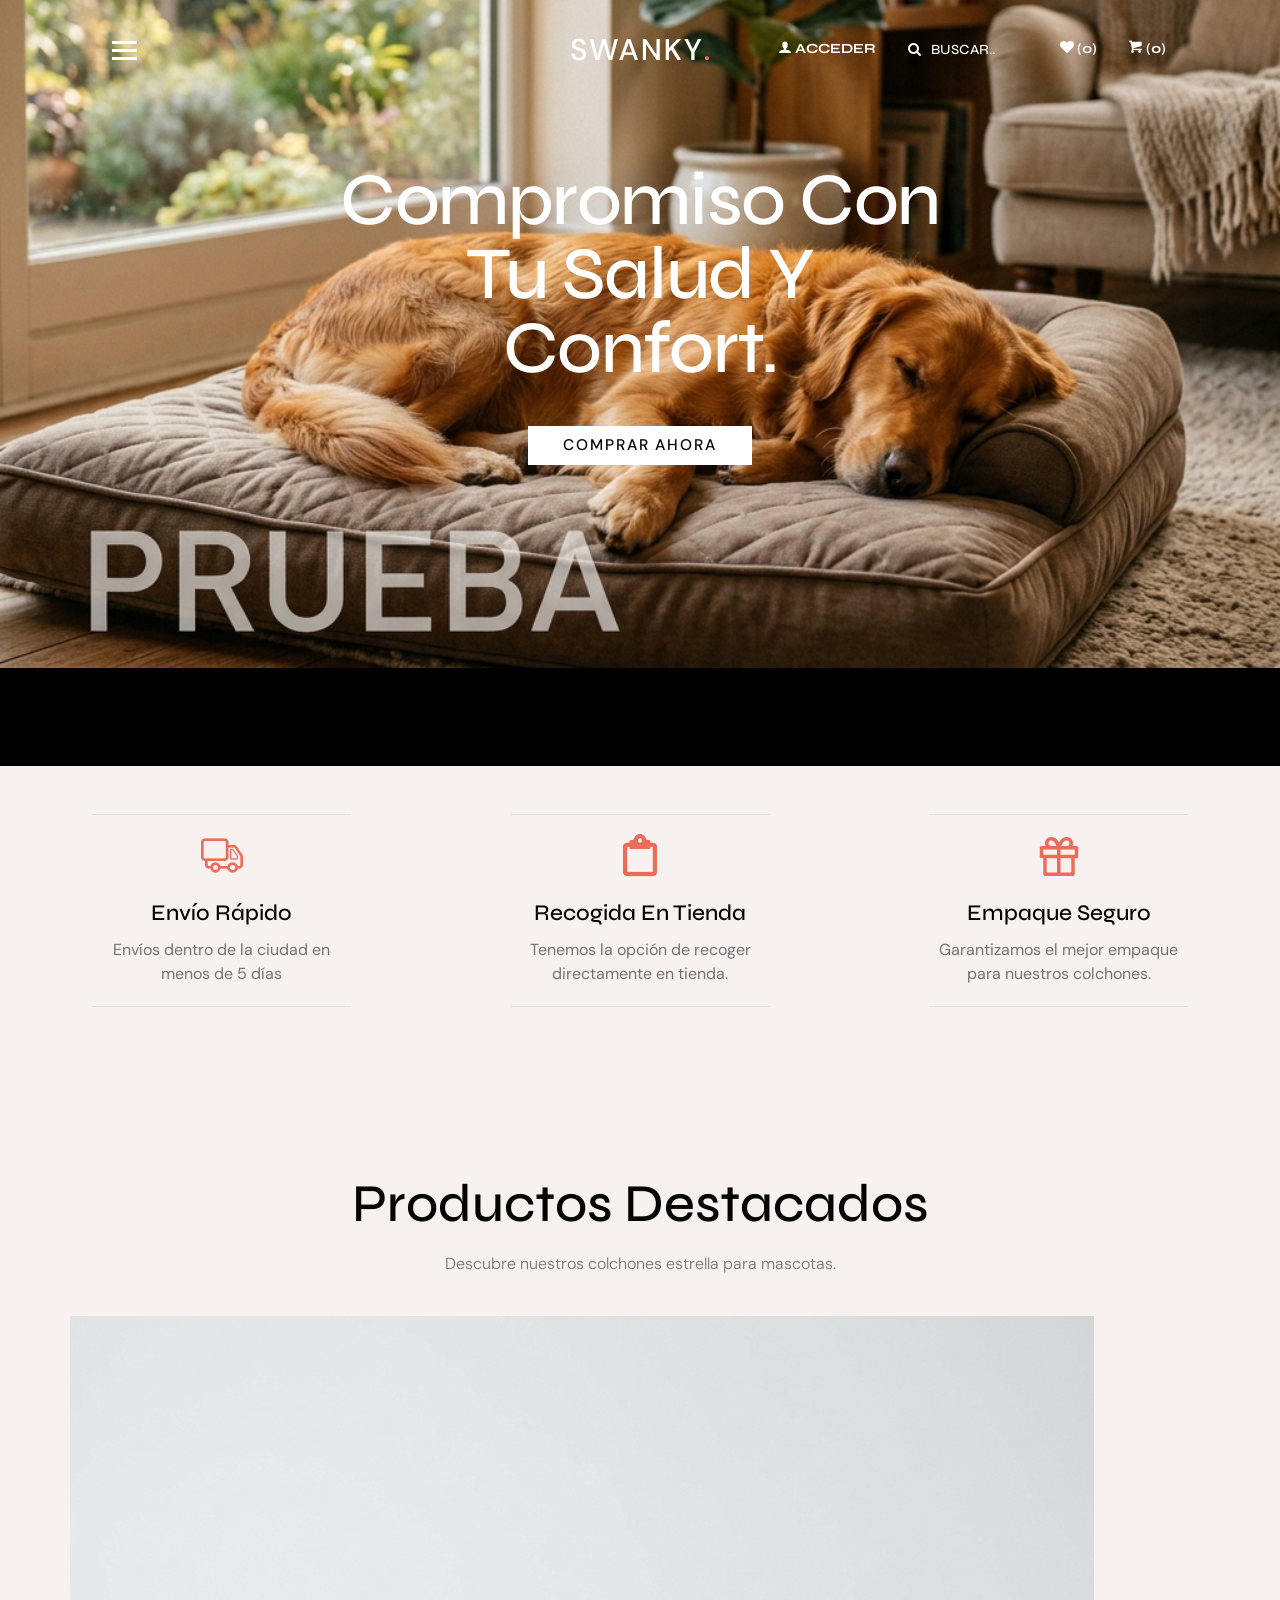
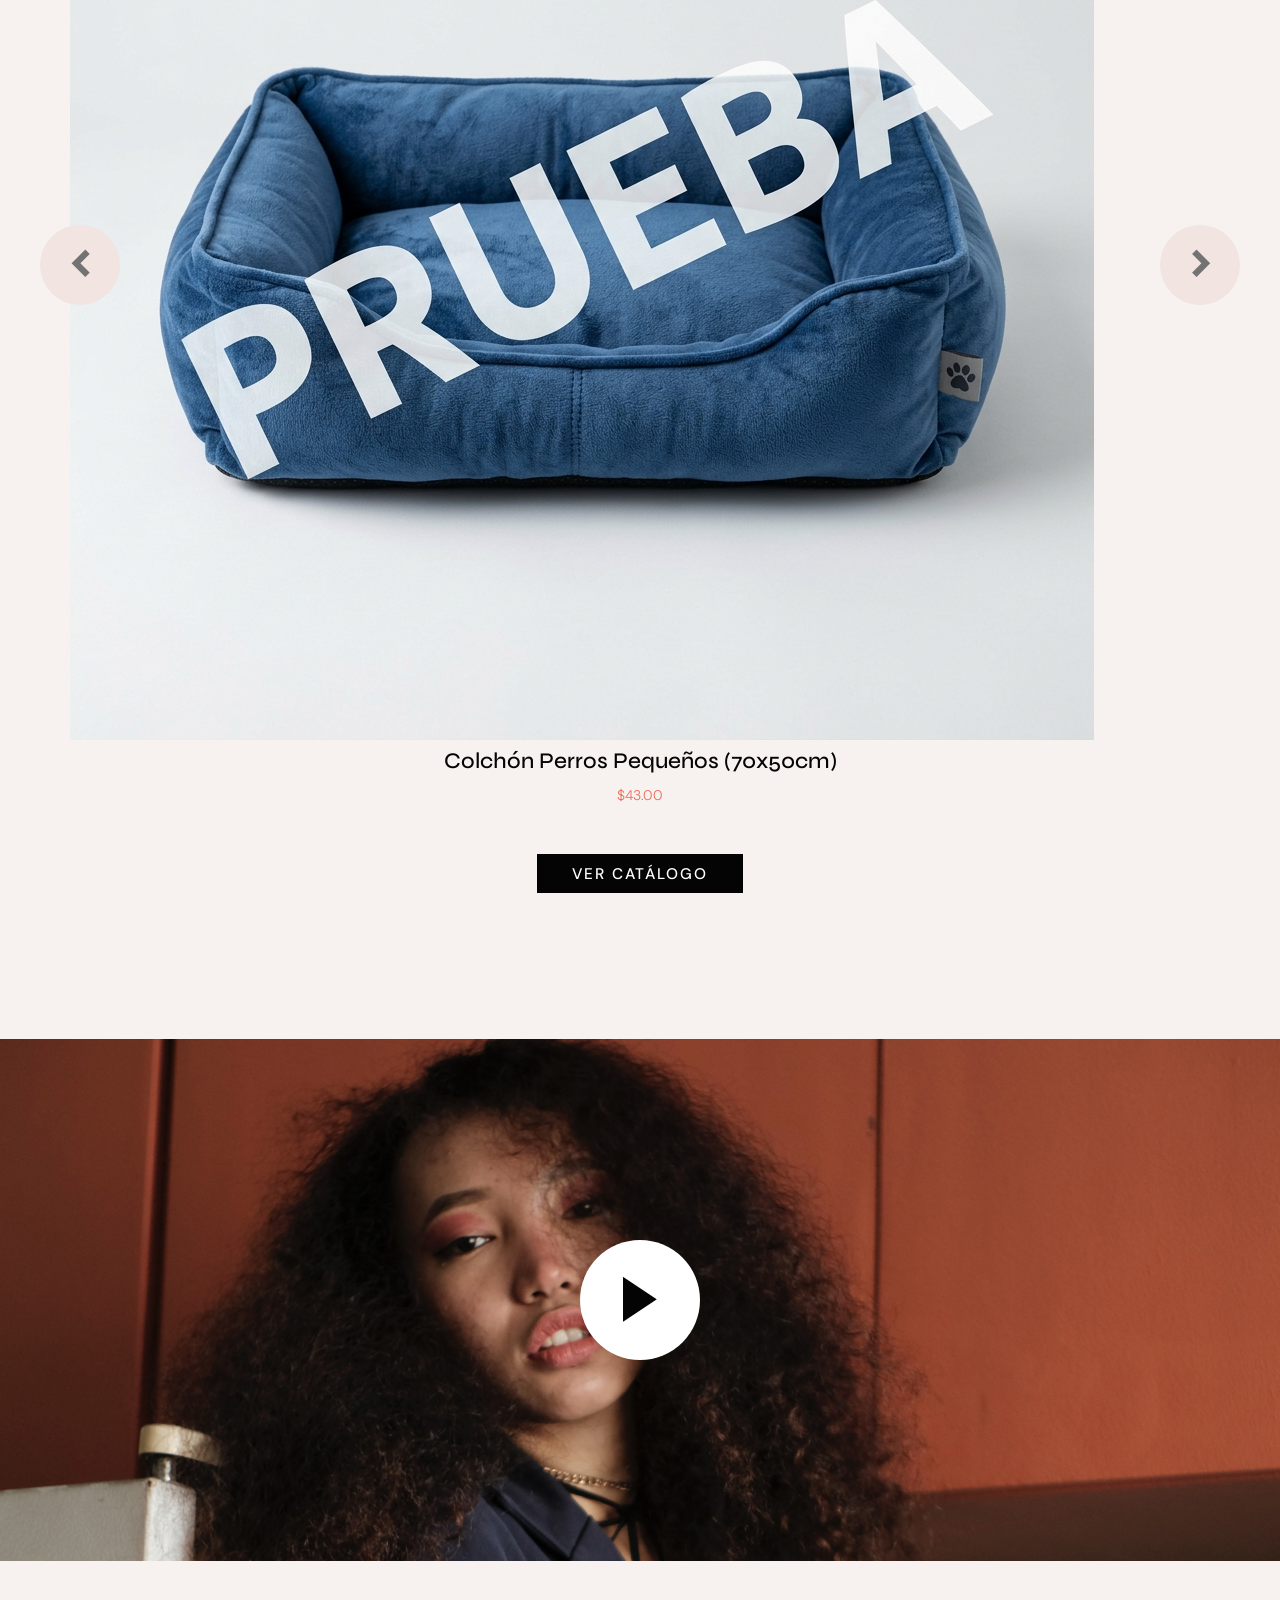
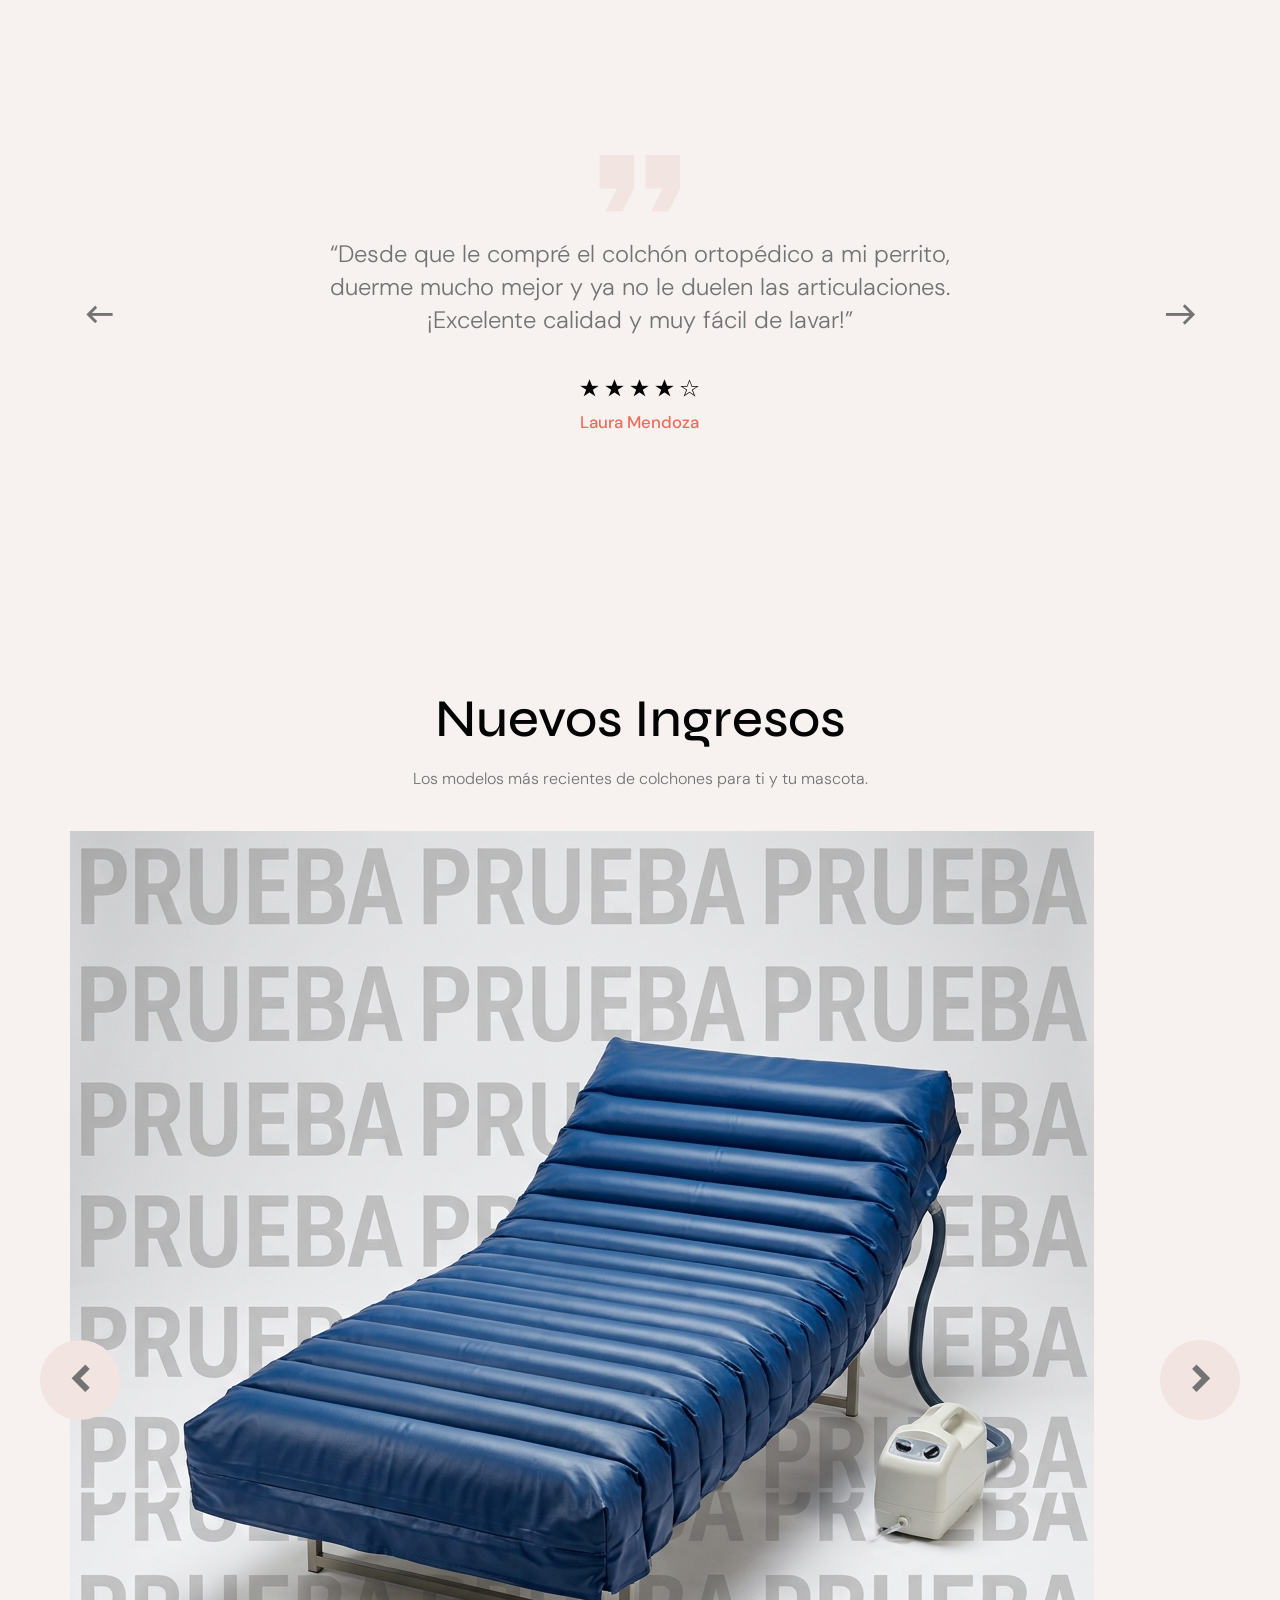
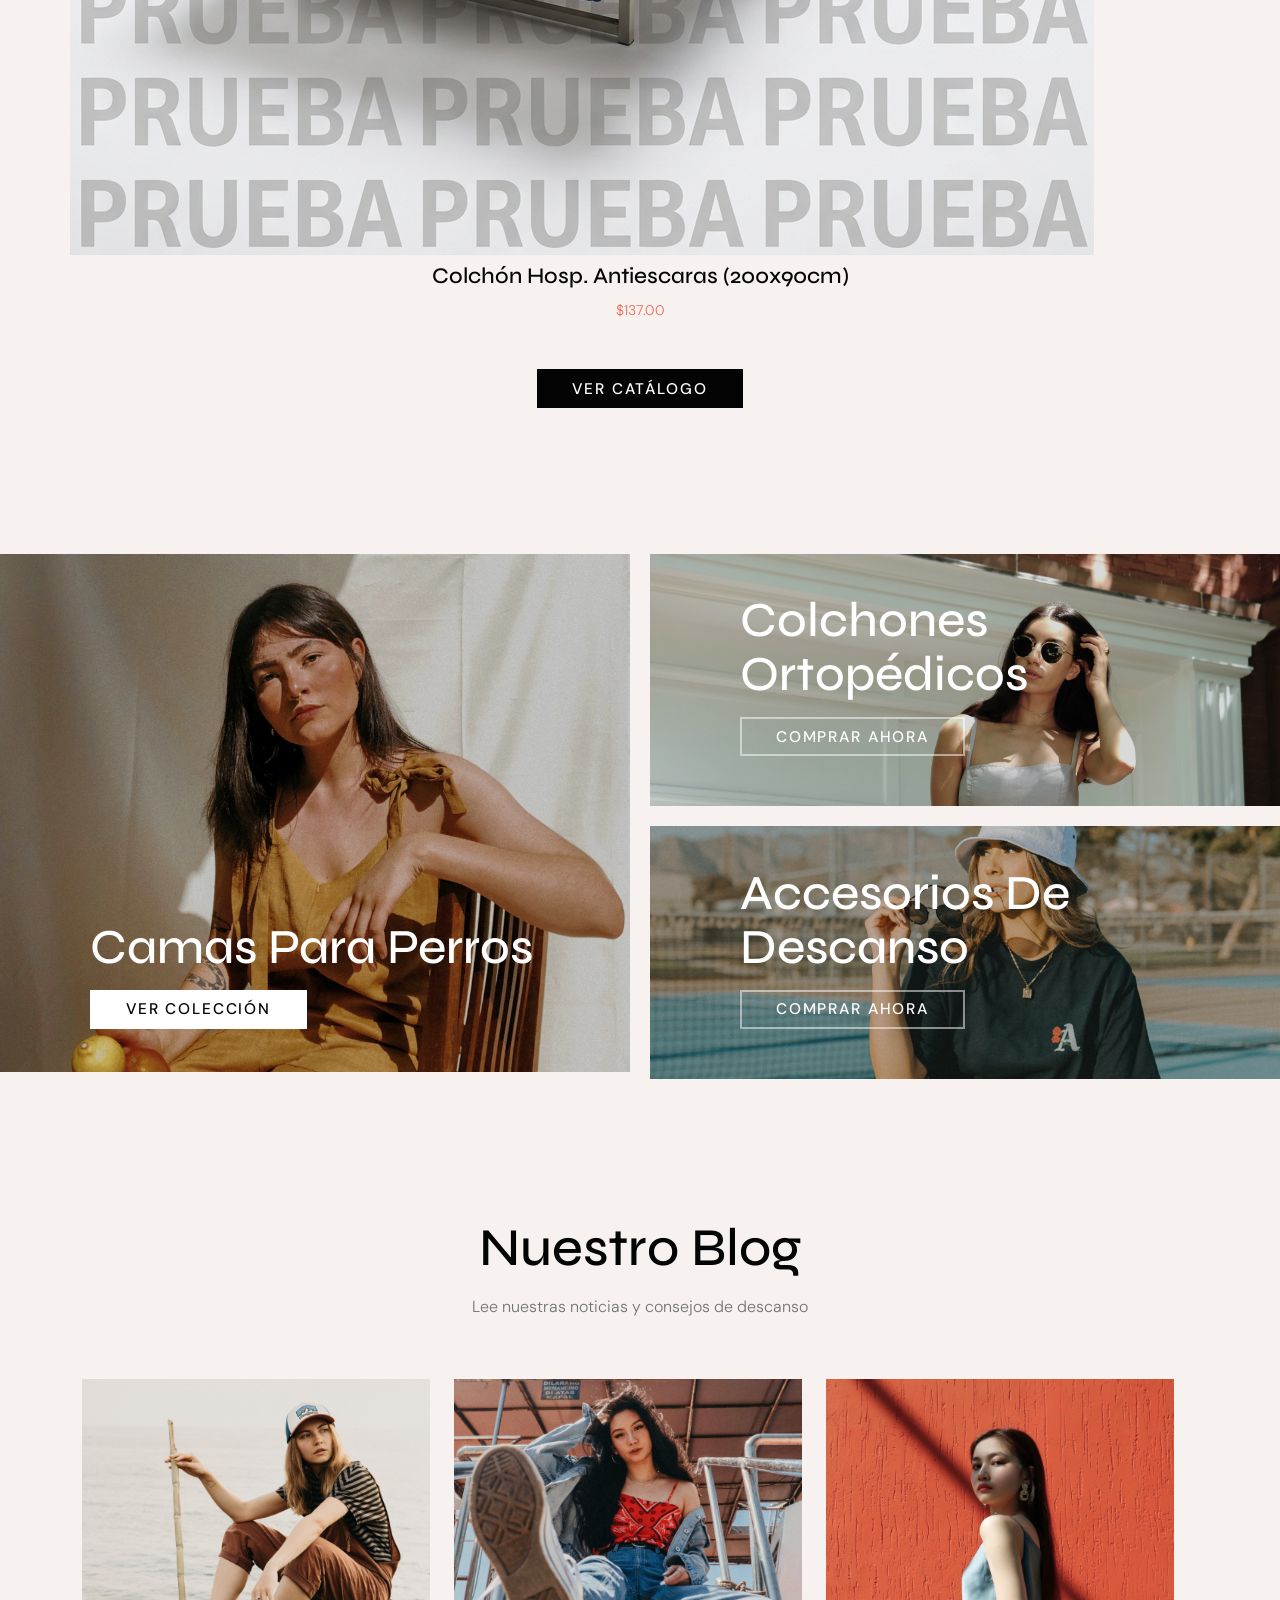
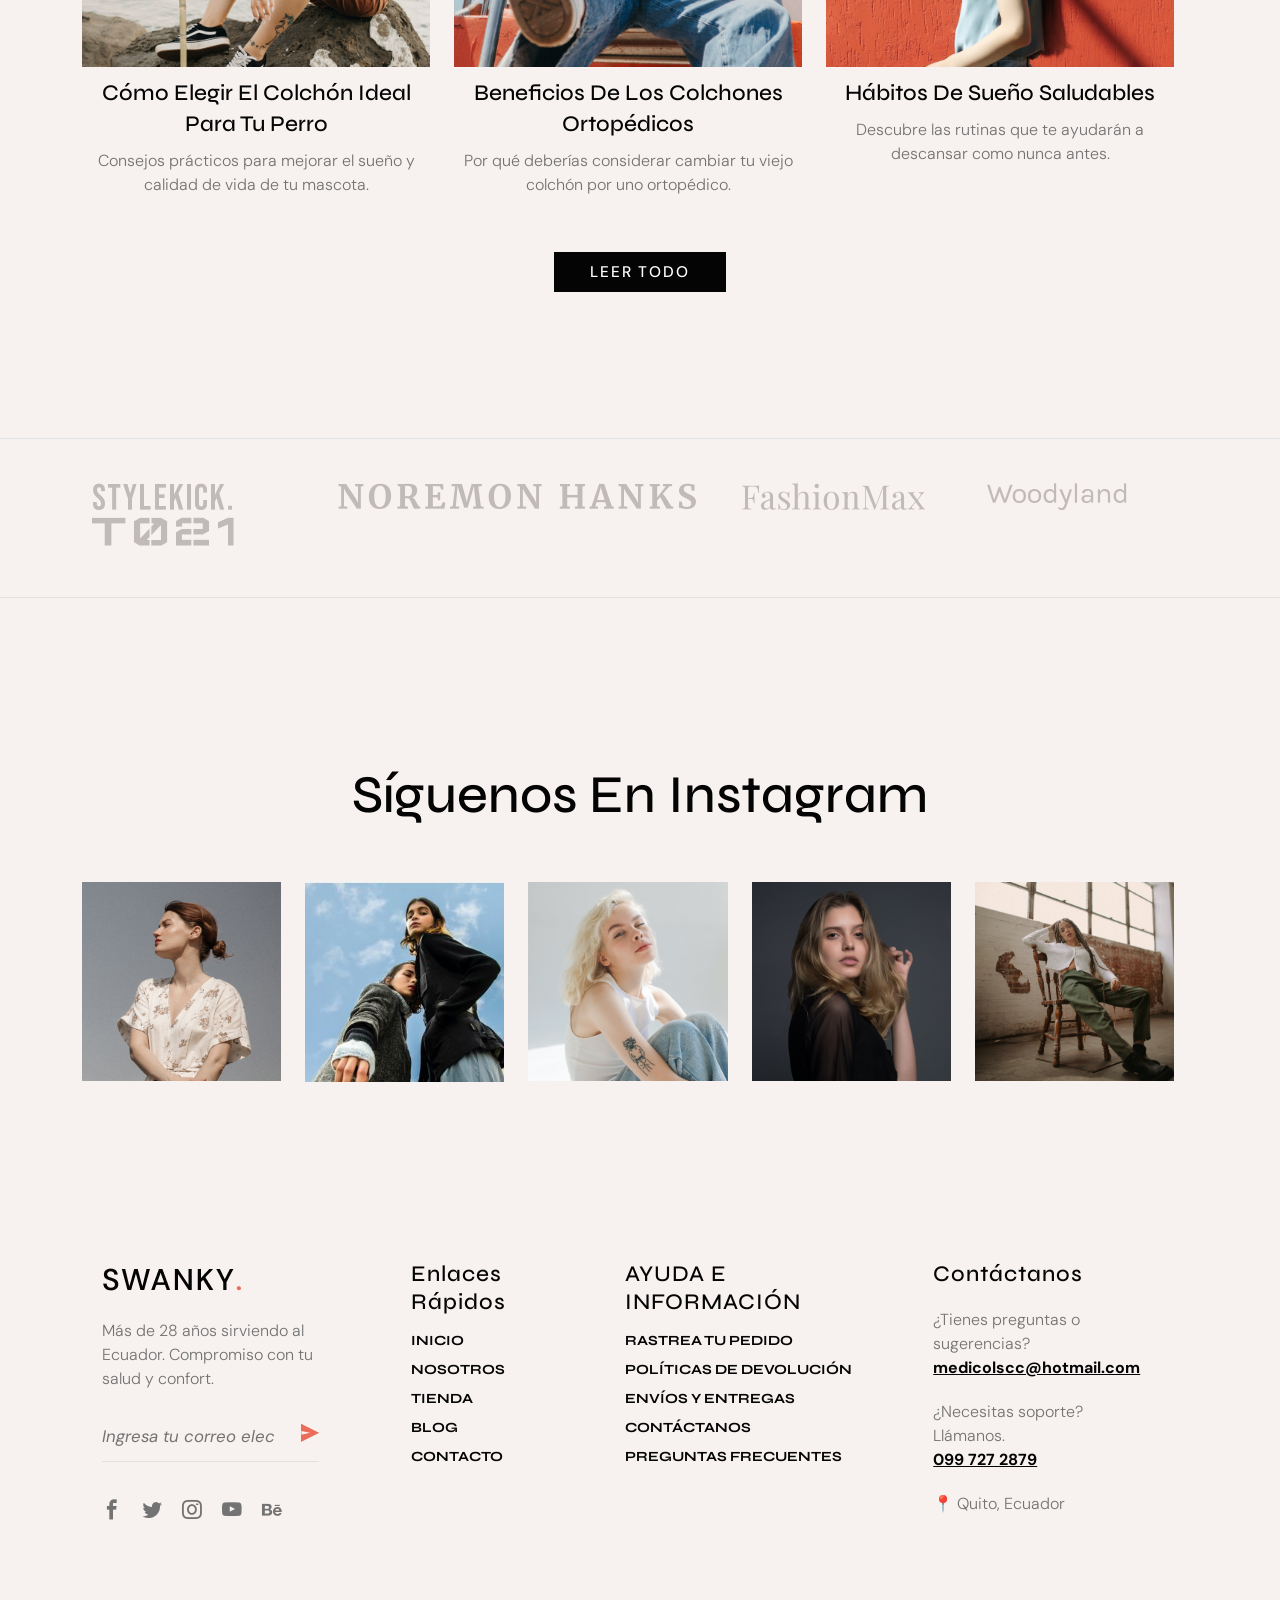
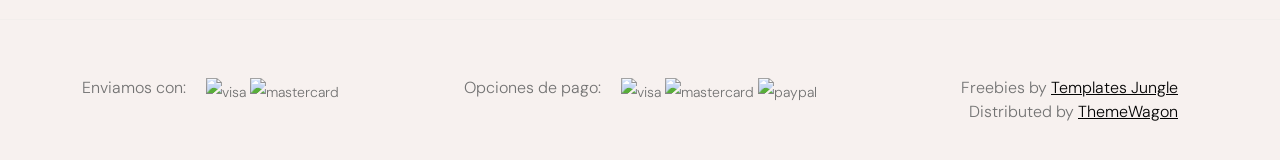
==== commit c32b41b6: "CAMBIOS DE PRUEBA" ====
--- a/index.html
+++ b/index.html
@@ -2,15 +2,15 @@
 <html lang="en">
 
 <head>
-  <title>Swanky Fashion Store</title>
+  <title>Colchones Medicol - El Mejor Descanso</title>
   <meta charset="utf-8">
   <meta http-equiv="X-UA-Compatible" content="IE=edge">
   <meta name="viewport" content="width=device-width, initial-scale=1.0">
   <meta name="format-detection" content="telephone=no">
   <meta name="apple-mobile-web-app-capable" content="yes">
-  <meta name="author" content="">
-  <meta name="keywords" content="">
-  <meta name="description" content="">
+  <meta name="author" content="Colchones Medicol">
+  <meta name="keywords" content="colchones, perros, mascotas, ortopedicos, descanso">
+  <meta name="description" content="Encuentra el mejor descanso para ti y para tus mascotas con Colchones Medicol. Somos especialistas en colchones ortopédicos para perros.">
   <link rel="stylesheet" type="text/css" href="css/normalize.css">
   <link rel="stylesheet" type="text/css" href="fonts/icomoon.css">
   <link rel="stylesheet" type="text/css" href="css/vendor.css">
@@ -39,53 +39,42 @@
               <ul class="menu-list  list-unstyled d-flex m-0 ">
                 <li class="menu-itemhome1 dropdown">
                   <a class="text-uppercase item-anchor dropdown-toggle" href="#" role="button" data-bs-toggle="dropdown"
-                    aria-expanded="false"> Home </a>
+                    aria-expanded="false"> Inicio </a>
                   <ul class="dropdown-menu">
                     <li class="sub-page pe-0"><a class="text-black text-uppercase dropdown-item" href="index.html">
-                        Home version 1</a></li>
-                    <li class="sub-page pe-0"><a class="text-black text-uppercase dropdown-item"
-                        href="home-v2.html">Home version 2 &nbsp;<span class="badge bg-secondary">pro</span></a></li>
+                        Página Principal</a></li>
                   </ul>
                 </li>
                 <li class="menu-itemhome1">
-                  <a href="about-us.html" class="text-uppercase item-anchor">About</a>
+                  <a href="about-us.html" class="text-uppercase item-anchor">Nosotros</a>
                 </li>
                 <li class="menu-itemhome1 dropdown">
                   <a class="text-uppercase item-anchor dropdown-toggle" href="#" role="button" data-bs-toggle="dropdown"
-                    aria-expanded="false"> Shop </a>
+                    aria-expanded="false"> Tienda </a>
                   <ul class="dropdown-menu">
-                    <li class="sub-page pe-0"><a class="text-black text-uppercase dropdown-item" href="shop.html">Shop
-                        sidebar &nbsp;<span class="badge bg-secondary">pro</span></a></li>
+                    <li class="sub-page pe-0"><a class="text-black text-uppercase dropdown-item" href="shop.html">Ver Todo</a></li>
                     <li class="sub-page pe-0"><a class="text-black text-uppercase dropdown-item"
-                        href="single-product.html">Single product &nbsp;<span class="badge bg-secondary">pro</span></a>
+                        href="single-product.html">Colchones para Perros</a>
                     </li>
                   </ul>
                 </li>
                 <li class="menu-itemhome1 dropdown">
                   <a class="text-uppercase item-anchor dropdown-toggle" href="#" role="button" data-bs-toggle="dropdown"
-                    aria-expanded="false"> blog </a>
+                    aria-expanded="false"> Blog </a>
                   <ul class="dropdown-menu">
-                    <li class="sub-page pe-0"><a class="text-black text-uppercase dropdown-item" href="blog.html">blog
-                        classic&nbsp;<span class="badge bg-secondary">pro</span></a></li>
-                    <li class="sub-page pe-0"><a class="text-black text-uppercase dropdown-item"
-                        href="blog-with-sidebar.html">Blog sidebar&nbsp;<span class="badge bg-secondary">pro</span></a>
-                    </li>
-                    <li class="sub-page pe-0"><a class="text-black text-uppercase dropdown-item"
-                        href="single-post.html">Single post&nbsp;<span class="badge bg-secondary">pro</span></a></li>
+                    <li class="sub-page pe-0"><a class="text-black text-uppercase dropdown-item" href="blog.html">Consejos de Descanso</a></li>
                   </ul>
                 </li>
                 <li class="menu-itemhome1 dropdown">
                   <a class="text-uppercase item-anchor dropdown-toggle" href="#" role="button" data-bs-toggle="dropdown"
-                    aria-expanded="false"> Pages </a>
+                    aria-expanded="false"> Contacto </a>
                   <ul class="dropdown-menu">
                     <li class="sub-page pe-0"><a class="text-black text-uppercase dropdown-item"
-                        href="contact.html">contact&nbsp;<span class="badge bg-secondary">pro</span></a></li>
+                        href="contact.html">Escríbenos</a></li>
                     <li class="sub-page pe-0"><a class="text-black text-uppercase dropdown-item"
-                        href="cart.html">cart&nbsp;<span class="badge bg-secondary">pro</span></a></li>
+                        href="cart.html">Carrito</a></li>
                     <li class="sub-page pe-0"><a class="text-black text-uppercase dropdown-item"
-                        href="checkout.html">checkout&nbsp;<span class="badge bg-secondary">pro</span></a></li>
-                    <li class="sub-page pe-0"><a class="text-black text-uppercase dropdown-item"
-                        href="my-account.html">account&nbsp;<span class="badge bg-secondary">pro</span></a></li>
+                        href="checkout.html">Pagar</a></li>
                   </ul>
                 </li>
               </ul>
@@ -110,13 +99,13 @@
               <ul class="list-unstyled content-light d-flex align-items-center m-0">
                 <li>
                   <i class="icon icon-user"></i>
-                  <a href="my-account.html" class="text-uppercase item-anchor">Login</a>
+                  <a href="my-account.html" class="text-uppercase item-anchor">Acceder</a>
                 </li>
                 <li class="search-item">
                   <div class="search-bar">
                     <form action="/action_page.php" class="search-form d-flex no-margin">
                       <i class="icon icon-search"></i>
-                      <input type="text" placeholder="SEARCH.." name="search"
+                      <input type="text" placeholder="BUSCAR.." name="search"
                         class="title-placeholder no-margin text-light ">
                     </form>
                   </div>
@@ -140,16 +129,16 @@
       </div>
     </div>
   </header>
-  <section id="billboard" class="padding-large no-padding-top position-relative">
+  <section id="billboard" class="padding-large no-padding-top position-relative" style="background-color: #000;">
     <div class="image-holder">
-      <img src="images/banner-image.jpg" alt="banner" class="banner-image">
+      <img src="images/banner-image.jpg" alt="banner" class="banner-image" style="width: 100%; object-fit: cover; max-height: 80vh;">
     </div>
     <div class="banner-content content-light style1 text-center col-md-6">
       <h2 class="banner-title">
-        Make your fashion look swanky.
+        Compromiso con tu salud y confort.
       </h2>
       <div class="btn-center">
-        <a href="#" class="btn btn-medium btn-light">Shop Now</a>
+        <a href="#" class="btn btn-medium btn-light">Comprar Ahora</a>
       </div>
     </div>
   </section>
@@ -163,8 +152,8 @@
                 <i class="icon icon-shipping"></i>
               </div>
               <div class="icon-content">
-                <h3 class="no-margin">Quick delivery</h3>
-                <p>Inside City delivery within 5 days</p>
+                <h3 class="no-margin">Envío rápido</h3>
+                <p>Envíos dentro de la ciudad en menos de 5 días</p>
               </div>
             </div>
           </div>
@@ -174,8 +163,8 @@
                 <i class="icon icon-store"></i>
               </div>
               <div class="icon-content">
-                <h3 class="no-margin">Pick up in store</h3>
-                <p>We have option of pick up in store.</p>
+                <h3 class="no-margin">Recogida en tienda</h3>
+                <p>Tenemos la opción de recoger directamente en tienda.</p>
               </div>
             </div>
           </div>
@@ -185,8 +174,8 @@
                 <i class="icon icon-package"></i>
               </div>
               <div class="icon-content">
-                <h3 class="no-margin">Special packaging</h3>
-                <p>Our packaging is best for products.</p>
+                <h3 class="no-margin">Empaque seguro</h3>
+                <p>Garantizamos el mejor empaque para nuestros colchones.</p>
               </div>
             </div>
           </div>
@@ -197,8 +186,8 @@
   <section id="fashion-trending" class="product-store padding-large position-relative overflow-hidden">
     <div class="container mb-5">
       <div class="section-header text-center">
-        <h2 class="section-title">What’s trending</h2>
-        <p>These are the products that are trending now.</p>
+        <h2 class="section-title">Productos Destacados</h2>
+        <p>Descubre nuestros colchones estrella para mascotas.</p>
       </div>
       <div class="row">
         <div class="swiper product-swiper">
@@ -211,7 +200,7 @@
                 <div class="cart-concern">
                   <div class="cart-button d-flex flex-wrap">
                     <div class="btn-left">
-                      <a href="#" class="btn btn-medium btn-light">Add to Cart</a>
+                      <a href="#" class="btn btn-medium btn-light">Añadir al Carrito</a>
                     </div>
                     <button type="button" class="btn btn-light wishlist-btn">
                       <i class="icon icon-like"></i>
@@ -223,9 +212,9 @@
                 </div>
                 <div class="product-detail text-center">
                   <h3 class="product-title">
-                    <a href="#">Orange beanie</a>
-                  </h3>
-                  <span class="item-price text-primary">$12.00</span>
+                    <a href="#">Colchón Perros Pequeños (70x50cm)</a>
+                  </h3>
+                  <span class="item-price text-primary">$43.00</span>
                 </div>
               </div>
             </div>
@@ -237,7 +226,7 @@
                 <div class="cart-concern">
                   <div class="cart-button d-flex flex-wrap">
                     <div class="btn-left">
-                      <a href="#" class="btn btn-medium btn-light">Add to Cart</a>
+                      <a href="#" class="btn btn-medium btn-light">Añadir al Carrito</a>
                     </div>
                     <button type="button" class="btn btn-light wishlist-btn">
                       <i class="icon icon-like"></i>
@@ -249,9 +238,9 @@
                 </div>
                 <div class="product-detail text-center">
                   <h3 class="product-title">
-                    <a href="#">leather coat</a>
-                  </h3>
-                  <span class="item-price text-primary">$14.00</span>
+                    <a href="#">Colchón Perros Medianos (100x70cm)</a>
+                  </h3>
+                  <span class="item-price text-primary">$55.00</span>
                 </div>
               </div>
             </div>
@@ -263,7 +252,7 @@
                 <div class="cart-concern">
                   <div class="cart-button d-flex flex-wrap">
                     <div class="btn-left">
-                      <a href="#" class="btn btn-medium btn-light">Add to Cart</a>
+                      <a href="#" class="btn btn-medium btn-light">Añadir al Carrito</a>
                     </div>
                     <button type="button" class="btn btn-light wishlist-btn">
                       <i class="icon icon-like"></i>
@@ -275,9 +264,9 @@
                 </div>
                 <div class="product-detail text-center">
                   <h3 class="product-title">
-                    <a href="#">Oversize shirt</a>
-                  </h3>
-                  <span class="item-price text-primary">$12.00</span>
+                    <a href="#">Colchón Perros Grandes (100x90cm)</a>
+                  </h3>
+                  <span class="item-price text-primary">$72.00</span>
                 </div>
               </div>
             </div>
@@ -289,7 +278,7 @@
                 <div class="cart-concern">
                   <div class="cart-button d-flex flex-wrap">
                     <div class="btn-left">
-                      <a href="#" class="btn btn-medium btn-light">Add to Cart</a>
+                      <a href="#" class="btn btn-medium btn-light">Añadir al Carrito</a>
                     </div>
                     <button type="button" class="btn btn-light wishlist-btn">
                       <i class="icon icon-like"></i>
@@ -301,9 +290,9 @@
                 </div>
                 <div class="product-detail text-center">
                   <h3 class="product-title">
-                    <a href="#">Flora print dress</a>
-                  </h3>
-                  <span class="item-price text-primary">$14.00</span>
+                    <a href="#">Colchón Perros Más Grandes (120x100)</a>
+                  </h3>
+                  <span class="item-price text-primary">$109.00</span>
                 </div>
               </div>
             </div>
@@ -315,7 +304,7 @@
                 <div class="cart-concern">
                   <div class="cart-button d-flex flex-wrap">
                     <div class="btn-left">
-                      <a href="#" class="btn btn-medium btn-light">Add to Cart</a>
+                      <a href="#" class="btn btn-medium btn-light">Añadir al Carrito</a>
                     </div>
                     <button type="button" class="btn btn-light wishlist-btn">
                       <i class="icon icon-like"></i>
@@ -327,9 +316,9 @@
                 </div>
                 <div class="product-detail text-center">
                   <h3 class="product-title">
-                    <a href="#">Green outer</a>
-                  </h3>
-                  <span class="item-price text-primary">$16.00</span>
+                    <a href="#">Colchón para Gatos (50x40cm)</a>
+                  </h3>
+                  <span class="item-price text-primary">$32.00</span>
                 </div>
               </div>
             </div>
@@ -338,7 +327,7 @@
         <div class="swiper-button swiper-button-next"></div>
         <div class="swiper-button swiper-button-prev"></div>
         <div class="btn-center">
-          <a href="shop.html" class="btn btn-medium btn-black">Shop All</a>
+          <a href="shop.html" class="btn btn-medium btn-black">Ver Catálogo</a>
         </div>
       </div>
     </div>
@@ -364,9 +353,7 @@
               <div class="swiper-slide text-center d-flex justify-content-center">
                 <div class="review-item col-md-8">
                   <i class="icon icon-review"></i>
-                  <blockquote>“Tempus oncu enim pellen tesque este pretium in neque, elit morbi sagittis lorem habi
-                    mattis Pellen tesque pretium feugiat vel morbi suspen dise sagittis lorem habi tasse morbi sagittis
-                    loreus oncu enim cursus.”</blockquote>
+                  <blockquote>“Desde que le compré el colchón ortopédico a mi perrito, duerme mucho mejor y ya no le duelen las articulaciones. ¡Excelente calidad y muy fácil de lavar!”</blockquote>
                   <div class="rating-star">
                     <i class="icon icon-star"></i>
                     <i class="icon icon-star"></i>
@@ -375,16 +362,14 @@
                     <i class="icon icon-star-line"></i>
                   </div>
                   <div class="author-detail">
-                    <div class="name text-primary">Emma Chamberlin</div>
+                    <div class="name text-primary">Laura Mendoza</div>
                   </div>
                 </div>
               </div>
               <div class="swiper-slide text-center d-flex justify-content-center">
                 <div class="review-item col-md-8">
                   <i class="icon icon-review"></i>
-                  <blockquote>“Tempus oncu enim pellen tesque este pretium in neque, elit morbi sagittis lorem habi
-                    mattis Pellen tesque pretium feugiat vel morbi suspen dise sagittis lorem habi tasse morbi sagittis
-                    loreus oncu enim cursus.”</blockquote>
+                  <blockquote>“Compré un colchón matrimonial para nosotros y una cama nido para nuestra mascota. Ambos son increíblemente cómodos. El envío fue rapidísimo y la atención excelente.”</blockquote>
                   <div class="rating-star">
                     <i class="icon icon-star"></i>
                     <i class="icon icon-star"></i>
@@ -393,7 +378,7 @@
                     <i class="icon icon-star-line"></i>
                   </div>
                   <div class="author-detail">
-                    <div class="name text-primary">Joey Kimberland</div>
+                    <div class="name text-primary">Carlos Ruiz</div>
                   </div>
                 </div>
               </div>
@@ -408,8 +393,8 @@
   <section id="new-arrivals" class="product-store padding-large position-relative overflow-hidden">
     <div class="container mb-5">
       <div class="section-header text-center">
-        <h2 class="section-title">New Arrivals</h2>
-        <p>These are the products that are new.</p>
+        <h2 class="section-title">Nuevos Ingresos</h2>
+        <p>Los modelos más recientes de colchones para ti y tu mascota.</p>
       </div>
       <div class="row">
         <div class="swiper product-swiper">
@@ -417,12 +402,12 @@
             <div class="swiper-slide">
               <div class="product-item position-relative">
                 <div class="image-holder">
-                  <img src="images/product-item5.jpg" alt="product-item" class="product-image">
-                </div>
-                <div class="cart-concern">
-                  <div class="cart-button d-flex flex-wrap">
-                    <div class="btn-left">
-                      <a href="#" class="btn btn-medium btn-light">Add to Cart</a>
+                  <img src="images/product-item9.jpg" alt="product-item" class="product-image">
+                </div>
+                <div class="cart-concern">
+                  <div class="cart-button d-flex flex-wrap">
+                    <div class="btn-left">
+                      <a href="#" class="btn btn-medium btn-light">Añadir al Carrito</a>
                     </div>
                     <button type="button" class="btn btn-light wishlist-btn">
                       <i class="icon icon-like"></i>
@@ -435,9 +420,9 @@
                 </div>
                 <div class="product-detail text-center">
                   <h3 class="product-title">
-                    <a href="#">Green Outer</a>
-                  </h3>
-                  <span class="item-price text-primary">$12.00</span>
+                    <a href="#">Colchón Hosp. Antiescaras (200x90cm)</a>
+                  </h3>
+                  <span class="item-price text-primary">$137.00</span>
                 </div>
               </div>
             </div>
@@ -449,7 +434,7 @@
                 <div class="cart-concern">
                   <div class="cart-button d-flex flex-wrap">
                     <div class="btn-left">
-                      <a href="#" class="btn btn-medium btn-light">Add to Cart</a>
+                      <a href="#" class="btn btn-medium btn-light">Añadir al Carrito</a>
                     </div>
                     <button type="button" class="btn btn-light wishlist-btn">
                       <i class="icon icon-like"></i>
@@ -462,9 +447,9 @@
                 </div>
                 <div class="product-detail text-center">
                   <h3 class="product-title">
-                    <a href="#">Dark Flower Onepiece</a>
-                  </h3>
-                  <span class="item-price text-primary">$14.00</span>
+                    <a href="#">Colchón Ortopédico Articulado (200x90cm)</a>
+                  </h3>
+                  <span class="item-price text-primary">$147.00</span>
                 </div>
               </div>
             </div>
@@ -476,7 +461,7 @@
                 <div class="cart-concern">
                   <div class="cart-button d-flex flex-wrap">
                     <div class="btn-left">
-                      <a href="#" class="btn btn-medium btn-light">Add to Cart</a>
+                      <a href="#" class="btn btn-medium btn-light">Añadir al Carrito</a>
                     </div>
                     <button type="button" class="btn btn-light wishlist-btn">
                       <i class="icon icon-like"></i>
@@ -489,9 +474,9 @@
                 </div>
                 <div class="product-detail text-center">
                   <h3 class="product-title">
-                    <a href="#">Cloche Men</a>
-                  </h3>
-                  <span class="item-price text-primary">$12.00</span>
+                    <a href="#">Cojín Antiescaras Silla Ruedas</a>
+                  </h3>
+                  <span class="item-price text-primary">$17.00</span>
                 </div>
               </div>
             </div>
@@ -503,7 +488,7 @@
                 <div class="cart-concern">
                   <div class="cart-button d-flex flex-wrap">
                     <div class="btn-left">
-                      <a href="#" class="btn btn-medium btn-light">Add to Cart</a>
+                      <a href="#" class="btn btn-medium btn-light">Añadir al Carrito</a>
                     </div>
                     <button type="button" class="btn btn-light wishlist-btn">
                       <i class="icon icon-like"></i>
@@ -516,21 +501,21 @@
                 </div>
                 <div class="product-detail text-center">
                   <h3 class="product-title">
-                    <a href="#">Rawcut Outer</a>
-                  </h3>
-                  <span class="item-price text-primary">$14.00</span>
-                </div>
-              </div>
-            </div>
-            <div class="swiper-slide">
-              <div class="product-item position-relative">
-                <div class="image-holder">
-                  <img src="images/product-item5.jpg" alt="product-item" class="product-image">
-                </div>
-                <div class="cart-concern">
-                  <div class="cart-button d-flex flex-wrap">
-                    <div class="btn-left">
-                      <a href="#" class="btn btn-medium btn-light">Add to Cart</a>
+                    <a href="#">Cojín BBL Pos Cirugía Glúteos</a>
+                  </h3>
+                  <span class="item-price text-primary">$29.00</span>
+                </div>
+              </div>
+            </div>
+            <div class="swiper-slide">
+              <div class="product-item position-relative">
+                <div class="image-holder">
+                  <img src="images/product-item10.jpg" alt="product-item" class="product-image">
+                </div>
+                <div class="cart-concern">
+                  <div class="cart-button d-flex flex-wrap">
+                    <div class="btn-left">
+                      <a href="#" class="btn btn-medium btn-light">Añadir al Carrito</a>
                     </div>
                     <button type="button" class="btn btn-light wishlist-btn">
                       <i class="icon icon-like"></i>
@@ -543,9 +528,9 @@
                 </div>
                 <div class="product-detail text-center">
                   <h3 class="product-title">
-                    <a href="#">Green outer</a>
-                  </h3>
-                  <span class="item-price text-primary">$16.00</span>
+                    <a href="#">Cojín Antirreflujo (60x60x35cm)</a>
+                  </h3>
+                  <span class="item-price text-primary">$47.00</span>
                 </div>
               </div>
             </div>
@@ -554,7 +539,7 @@
         <div class="swiper-button swiper-button-next"></div>
         <div class="swiper-button swiper-button-prev"></div>
         <div class="btn-center">
-          <a href="#" class="btn btn-medium btn-black">Shop All</a>
+          <a href="#" class="btn btn-medium btn-black">Ver Catálogo</a>
         </div>
       </div>
     </div>
@@ -567,9 +552,9 @@
           <img src="images/category-item1.jpg" alt="fashion">
         </div>
         <div class="category-content content-light">
-          <h3 class="category-title">Summer Outfits</h3>
+          <h3 class="category-title">Camas para Perros</h3>
           <div class="btn-left">
-            <a href="#" class="btn btn-medium btn-light">Shop Collections</a>
+            <a href="#" class="btn btn-medium btn-light">Ver Colección</a>
           </div>
         </div>
       </div>
@@ -579,9 +564,9 @@
             <img src="images/category-item2.jpg" alt="fashion">
           </div>
           <div class="category-content content-light">
-            <h3 class="category-title">Guggles</h3>
+            <h3 class="category-title">Colchones Ortopédicos</h3>
             <div class="btn-left">
-              <a href="#" class="btn btn-medium btn-outline-light">Shop it now</a>
+              <a href="#" class="btn btn-medium btn-outline-light">Comprar Ahora</a>
             </div>
           </div>
         </div>
@@ -590,9 +575,9 @@
             <img src="images/category-item3.jpg" alt="fashion">
           </div>
           <div class="category-content content-light">
-            <h3 class="category-title">Accessories</h3>
+            <h3 class="category-title">Accesorios de Descanso</h3>
             <div class="btn-left">
-              <a href="#" class="btn btn-medium btn-outline-light">Shop it now</a>
+              <a href="#" class="btn btn-medium btn-outline-light">Comprar Ahora</a>
             </div>
           </div>
         </div>
@@ -603,8 +588,8 @@
     <div class="container">
       <div class="row">
         <div class="section-header text-center">
-          <h2 class="section-title">Recent Blogs</h2>
-          <p>Read Our News & articles about updates</p>
+          <h2 class="section-title">Nuestro Blog</h2>
+          <p>Lee nuestras noticias y consejos de descanso</p>
         </div>
         <div class="row d-flex flex-wrap">
           <article class="col-md-4 post-item">
@@ -616,9 +601,9 @@
             <div class="post-content">
               <div class="post-header text-center">
                 <h3 class="post-title">
-                  <a href="single-post.html">Best Comfortable Clothes Ideas</a>
+                  <a href="single-post.html">Cómo elegir el colchón ideal para tu perro</a>
                 </h3>
-                <p>Justo maecenas facilisi cursus fermentum enim vivirra.</p>
+                <p>Consejos prácticos para mejorar el sueño y calidad de vida de tu mascota.</p>
               </div>
             </div>
           </article>
@@ -631,9 +616,9 @@
             <div class="post-content">
               <div class="post-header text-center">
                 <h3 class="post-title">
-                  <a href="single-post.html">Casual Denim Clothing for women</a>
+                  <a href="single-post.html">Beneficios de los colchones ortopédicos</a>
                 </h3>
-                <p>Justo maecenas facilisi cursus fermentum enim vivirra.</p>
+                <p>Por qué deberías considerar cambiar tu viejo colchón por uno ortopédico.</p>
               </div>
             </div>
           </article>
@@ -646,15 +631,15 @@
             <div class="post-content">
               <div class="post-header text-center">
                 <h3 class="post-title">
-                  <a href="single-post.html">Best Poses for fashion photo</a>
+                  <a href="single-post.html">Hábitos de sueño saludables</a>
                 </h3>
-                <p>Justo maecenas facilisi cursus fermentum enim vivirra.</p>
+                <p>Descubre las rutinas que te ayudarán a descansar como nunca antes.</p>
               </div>
             </div>
           </article>
         </div>
         <div class="btn-center">
-          <a href="#" class="btn btn-medium btn-black">Read All</a>
+          <a href="#" class="btn btn-medium btn-black">Leer Todo</a>
         </div>
       </div>
     </div>
@@ -684,7 +669,7 @@
     <div class="container">
       <div class="row">
         <div class="section-header text-center">
-          <h2 class="section-title">Shop our insta</h2>
+          <h2 class="section-title">Síguenos en Instagram</h2>
         </div>
         <div class="row d-flex flex-wrap">
           <figure class=" col instagram-item magnific position-relative">
@@ -739,11 +724,10 @@
             <div class="col-lg-3 col-sm-6">
               <div class="footer-menu menu-001">
                 <img src="images/dark-logo.png" alt="logo">
-                <p>Nisi, purus vitae, ultrices nunc. Sit ac sit suscipit hendrerit. Gravida massa volutpat aenean odio
-                  erat nullam fringilla.</p>
+                <p>Más de 28 años sirviendo al Ecuador. Compromiso con tu salud y confort.</p>
                 <div
                   class="newsletter-button d-flex flex-wrap align-items-center justify-content-between border-bottom widget-menu">
-                  <input type="text" name="Subscribe" placeholder="Enter your email address...">
+                  <input type="text" name="Subscribe" placeholder="Ingresa tu correo electrónico...">
                   <a href="#">
                     <i class="icon icon-send"></i>
                   </a>
@@ -781,55 +765,56 @@
             </div>
             <div class="col-lg-2 col-sm-6">
               <div class="footer-menu menu-002">
-                <h5 class="widget-title">Quick Links</h5>
+                <h5 class="widget-title">Enlaces Rápidos</h5>
                 <ul class="menu-list list-unstyled text-uppercase">
                   <li class="menu-item">
-                    <a href="#">Home</a>
-                  </li>
-                  <li class="menu-item">
-                    <a href="#">About</a>
-                  </li>
-                  <li class="menu-item">
-                    <a href="#">Shop</a>
-                  </li>
-                  <li class="menu-item">
-                    <a href="#">Blogs</a>
-                  </li>
-                  <li class="menu-item">
-                    <a href="#">Contact</a>
+                    <a href="#">Inicio</a>
+                  </li>
+                  <li class="menu-item">
+                    <a href="#">Nosotros</a>
+                  </li>
+                  <li class="menu-item">
+                    <a href="#">Tienda</a>
+                  </li>
+                  <li class="menu-item">
+                    <a href="#">Blog</a>
+                  </li>
+                  <li class="menu-item">
+                    <a href="#">Contacto</a>
                   </li>
                 </ul>
               </div>
             </div>
             <div class="col-lg-3 col-sm-6">
               <div class="footer-menu text-uppercase menu-003">
-                <h5 class="widget-title">Help & Info</h5>
+                <h5 class="widget-title">Ayuda e Información</h5>
                 <ul class="menu-list list-unstyled">
                   <li class="menu-item">
-                    <a href="#">Track Your Order</a>
-                  </li>
-                  <li class="menu-item">
-                    <a href="#">Returns Policies</a>
-                  </li>
-                  <li class="menu-item">
-                    <a href="#">Shipping + Delivery</a>
-                  </li>
-                  <li class="menu-item">
-                    <a href="#">Contact Us</a>
-                  </li>
-                  <li class="menu-item">
-                    <a href="#">Faqs</a>
+                    <a href="#">Rastrea tu Pedido</a>
+                  </li>
+                  <li class="menu-item">
+                    <a href="#">Políticas de Devolución</a>
+                  </li>
+                  <li class="menu-item">
+                    <a href="#">Envíos y Entregas</a>
+                  </li>
+                  <li class="menu-item">
+                    <a href="#">Contáctanos</a>
+                  </li>
+                  <li class="menu-item">
+                    <a href="#">Preguntas Frecuentes</a>
                   </li>
                 </ul>
               </div>
             </div>
             <div class="col-lg-3 col-sm-6">
               <div class="footer-menu contact-item menu-004">
-                <h5 class="widget-title">Contact Us</h5>
-                <p>Do you have any queries or suggestions? <a href="mailto:">yourinfo@gmail.com</a>
+                <h5 class="widget-title">Contáctanos</h5>
+                <p>¿Tienes preguntas o sugerencias? <a href="mailto:medicolscc@hotmail.com">medicolscc@hotmail.com</a>
                 </p>
-                <p>If you need support? Just give us a call. <a href="">+55 111 222 333 44</a>
+                <p>¿Necesitas soporte? Llámanos. <a href="tel:0997272879">099 727 2879</a>
                 </p>
+                <p>📍 Quito, Ecuador</p>
               </div>
             </div>
           </div>
@@ -843,7 +828,7 @@
       <div class="row d-flex flex-wrap justify-content-between mb-3">
         <div class="col-md-4 col-sm-6">
           <div class="Shipping d-flex">
-            <p>We ship with:</p>
+            <p>Enviamos con:</p>
             <div class="card-wrap">
               <img src="images/dhl.png" alt="visa">
               <img src="images/shippingcard.png" alt="mastercard">
@@ -852,7 +837,7 @@
         </div>
         <div class="col-md-4 col-sm-6">
           <div class="payment-method d-flex justify-content-md-center">
-            <p>Payment options:</p>
+            <p>Opciones de pago:</p>
             <div class="card-wrap">
               <img src="images/visa.jpg" alt="visa">
               <img src="images/mastercard.jpg" alt="mastercard">
--- a/fonts/icomoon.css
+++ b/fonts/icomoon.css
@@ -0,0 +1,152 @@
+@font-face {
+  font-family: 'icomoon';
+  src:  url('fonts/icomoon.eot?fxqeb9');
+  src:  url('fonts/icomoon.eot?fxqeb9#iefix') format('embedded-opentype'),
+    url('fonts/icomoon.ttf?fxqeb9') format('truetype'),
+    url('fonts/icomoon.woff?fxqeb9') format('woff'),
+    url('fonts/icomoon.svg?fxqeb9#icomoon') format('svg');
+  font-weight: normal;
+  font-style: normal;
+  font-display: block;
+}
+
+[class^="icon-"], [class*=" icon-"] {
+  /* use !important to prevent issues with browser extensions that change fonts */
+  font-family: 'icomoon' !important;
+  speak: never;
+  font-style: normal;
+  font-weight: normal;
+  font-variant: normal;
+  text-transform: none;
+  line-height: 1;
+
+  /* Better Font Rendering =========== */
+  -webkit-font-smoothing: antialiased;
+  -moz-osx-font-smoothing: grayscale;
+}
+
+.icon-close:before {
+  content: "\e917";
+}
+.icon-trash:before {
+  content: "\e917";
+}
+.icon-minus:before {
+  content: "\e905";
+}
+.icon-plus:before {
+  content: "\e915";
+}
+.icon-shopping-cart:before {
+  content: "\e913";
+}
+.icon-linkedin:before {
+  content: "\e914";
+}
+.icon-angle-left:before {
+  content: "\e90c";
+}
+.icon-angle-right:before {
+  content: "\e90d";
+}
+.icon-send:before {
+  content: "\e90b";
+}
+.icon-store:before {
+  content: "\e901";
+}
+.icon-brand-item1:before {
+  content: "\e90e";
+  color: #c0bab9;
+}
+.icon-brand-item2:before {
+  content: "\e90f";
+  color: #c0bab9;
+}
+.icon-brand-item3:before {
+  content: "\e910";
+  color: #c0bab9;
+}
+.icon-brand-item4:before {
+  content: "\e911";
+  color: #c0bab9;
+}
+.icon-brand-item5:before {
+  content: "\e912";
+  color: #c0bab9;
+}
+.icon-review:before {
+  content: "\e90a";
+}
+.icon-star-line:before {
+  content: "\e907";
+}
+.icon-star:before {
+  content: "\e909";
+}
+.icon-shipping:before {
+  content: "\e908";
+}
+.icon-crop:before {
+  content: "\e900";
+}
+.icon-package:before {
+  content: "\e902";
+}
+.icon-arrow-left:before {
+  content: "\e903";
+}
+.icon-arrow-right:before {
+  content: "\e904";
+}
+.icon-like-outline:before {
+  content: "\e916";
+}
+.icon-play:before {
+  content: "\e906";
+}
+.icon-location:before {
+  content: "\e947";
+}
+.icon-user:before {
+  content: "\e971";
+}
+.icon-facebook:before {
+  content: "\ea90";
+}
+.icon-instagram1:before {
+  content: "\ea92";
+}
+.icon-twitter:before {
+  content: "\ea96";
+}
+.icon-youtube:before {
+  content: "\ea9d";
+}
+.icon-behance:before {
+  content: "\eaa8";
+}
+.icon-like:before {
+  content: "\f004";
+}
+.icon-chevron-left:before {
+  content: "\f053";
+}
+.icon-chevron-right:before {
+  content: "\f054";
+}
+.icon-caret-left:before {
+  content: "\f0d9";
+}
+.icon-caret-right:before {
+  content: "\f0da";
+}
+.icon-search:before {
+  content: "\f002";
+}
+.icon-linkedin-square:before {
+  content: "\f08c";
+}
+.icon-bars:before {
+  content: "\f0c9";
+}
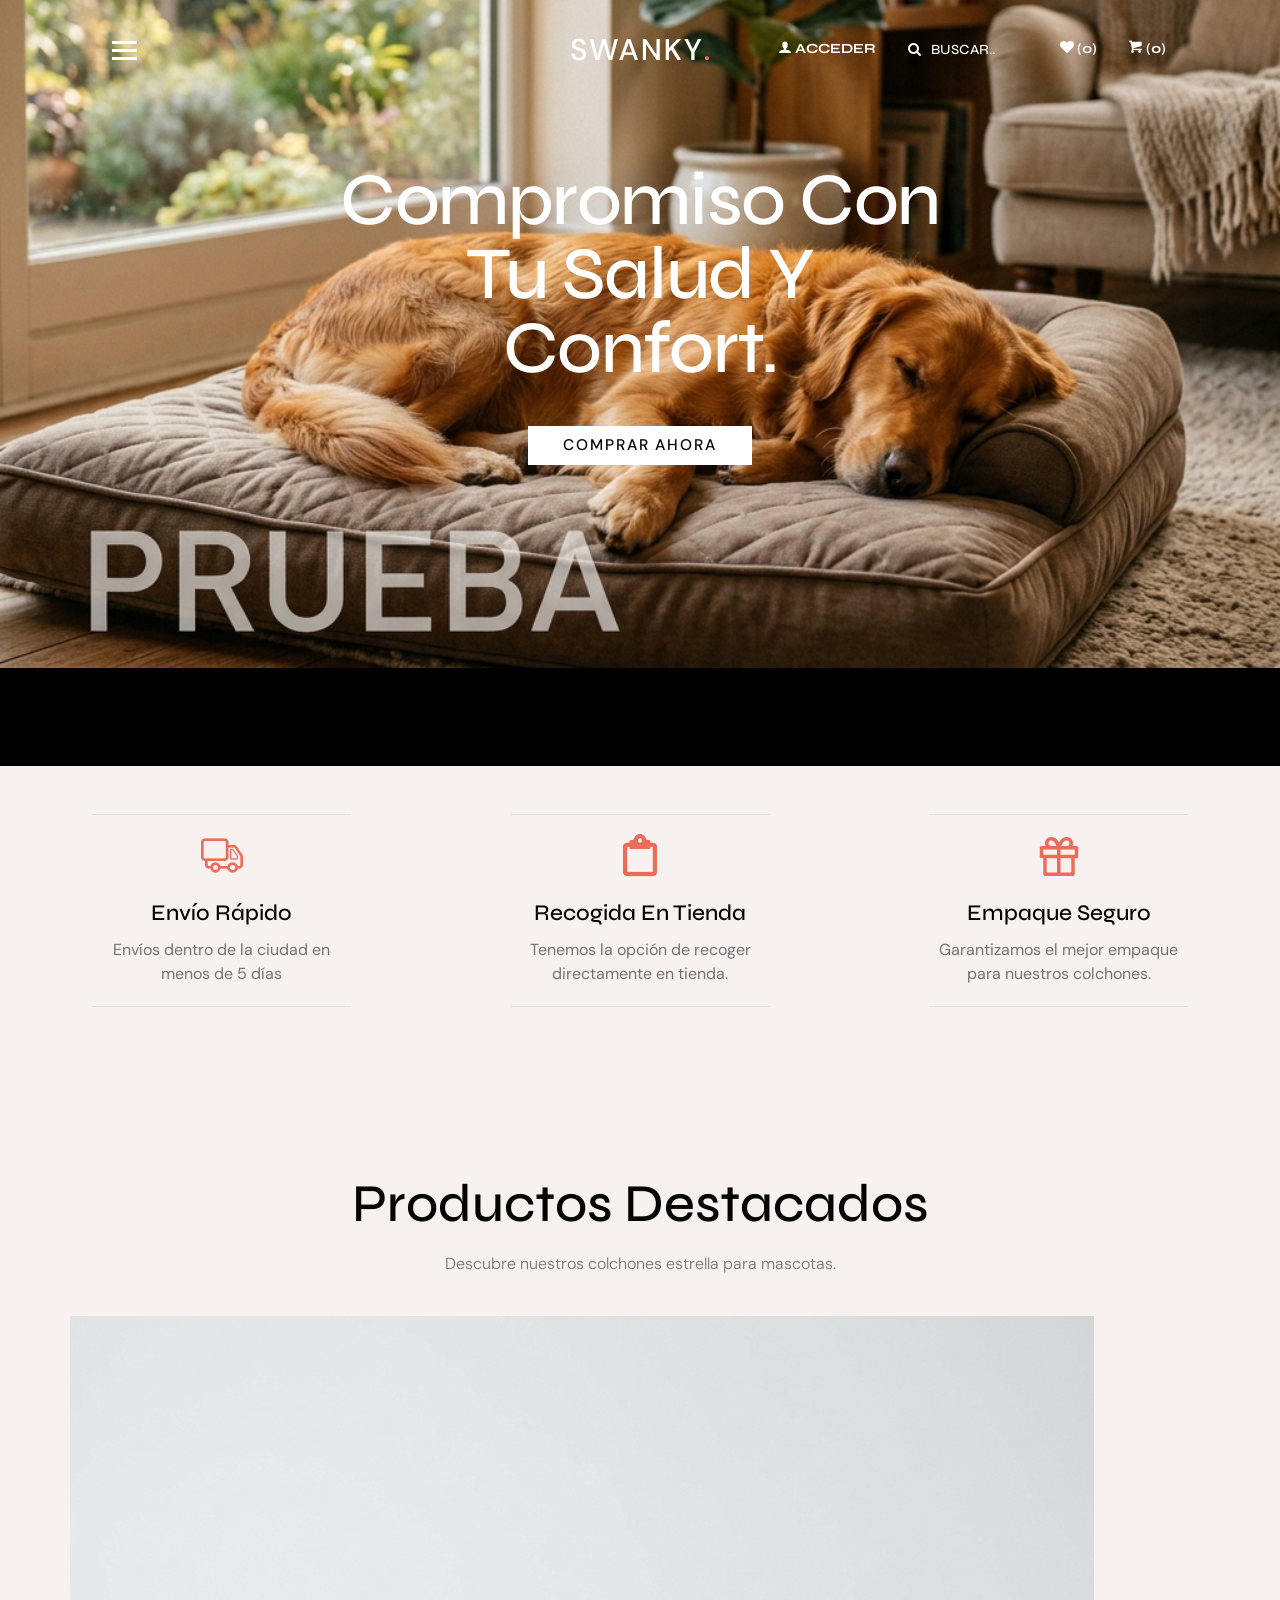
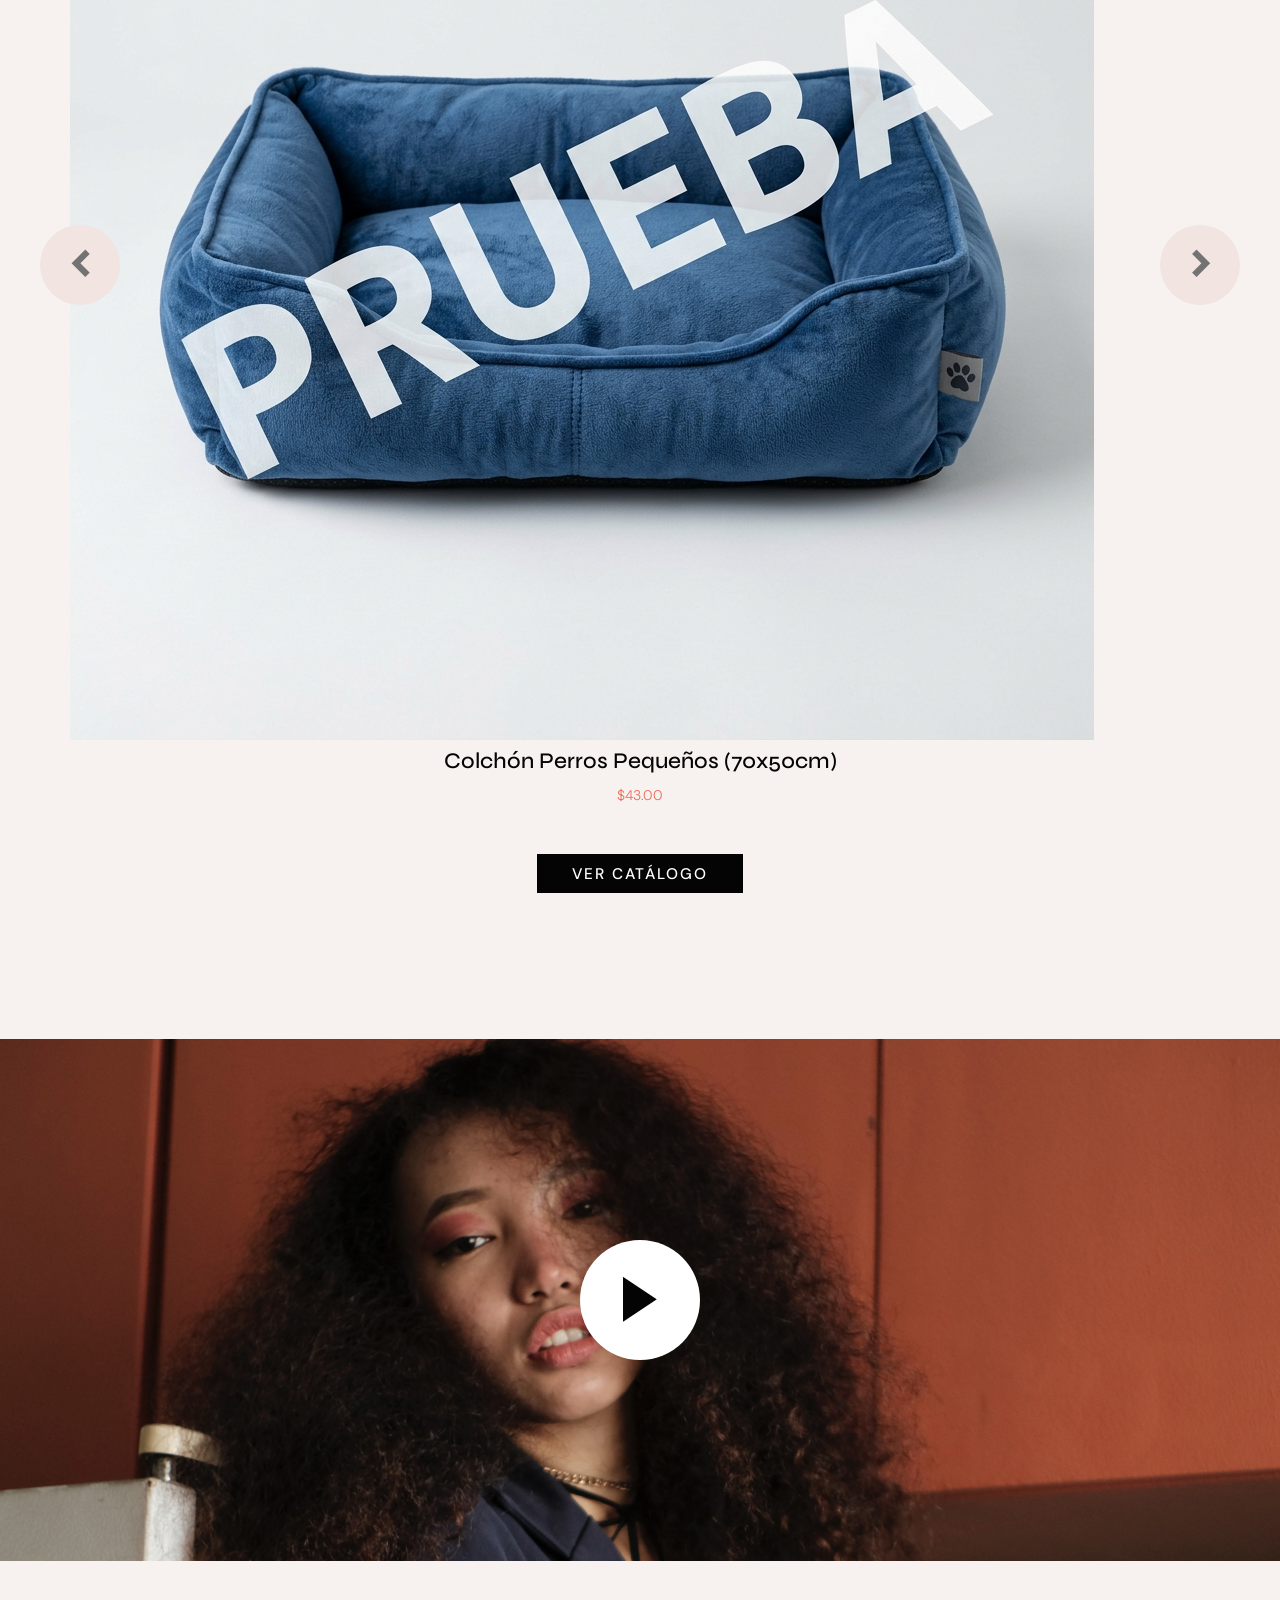
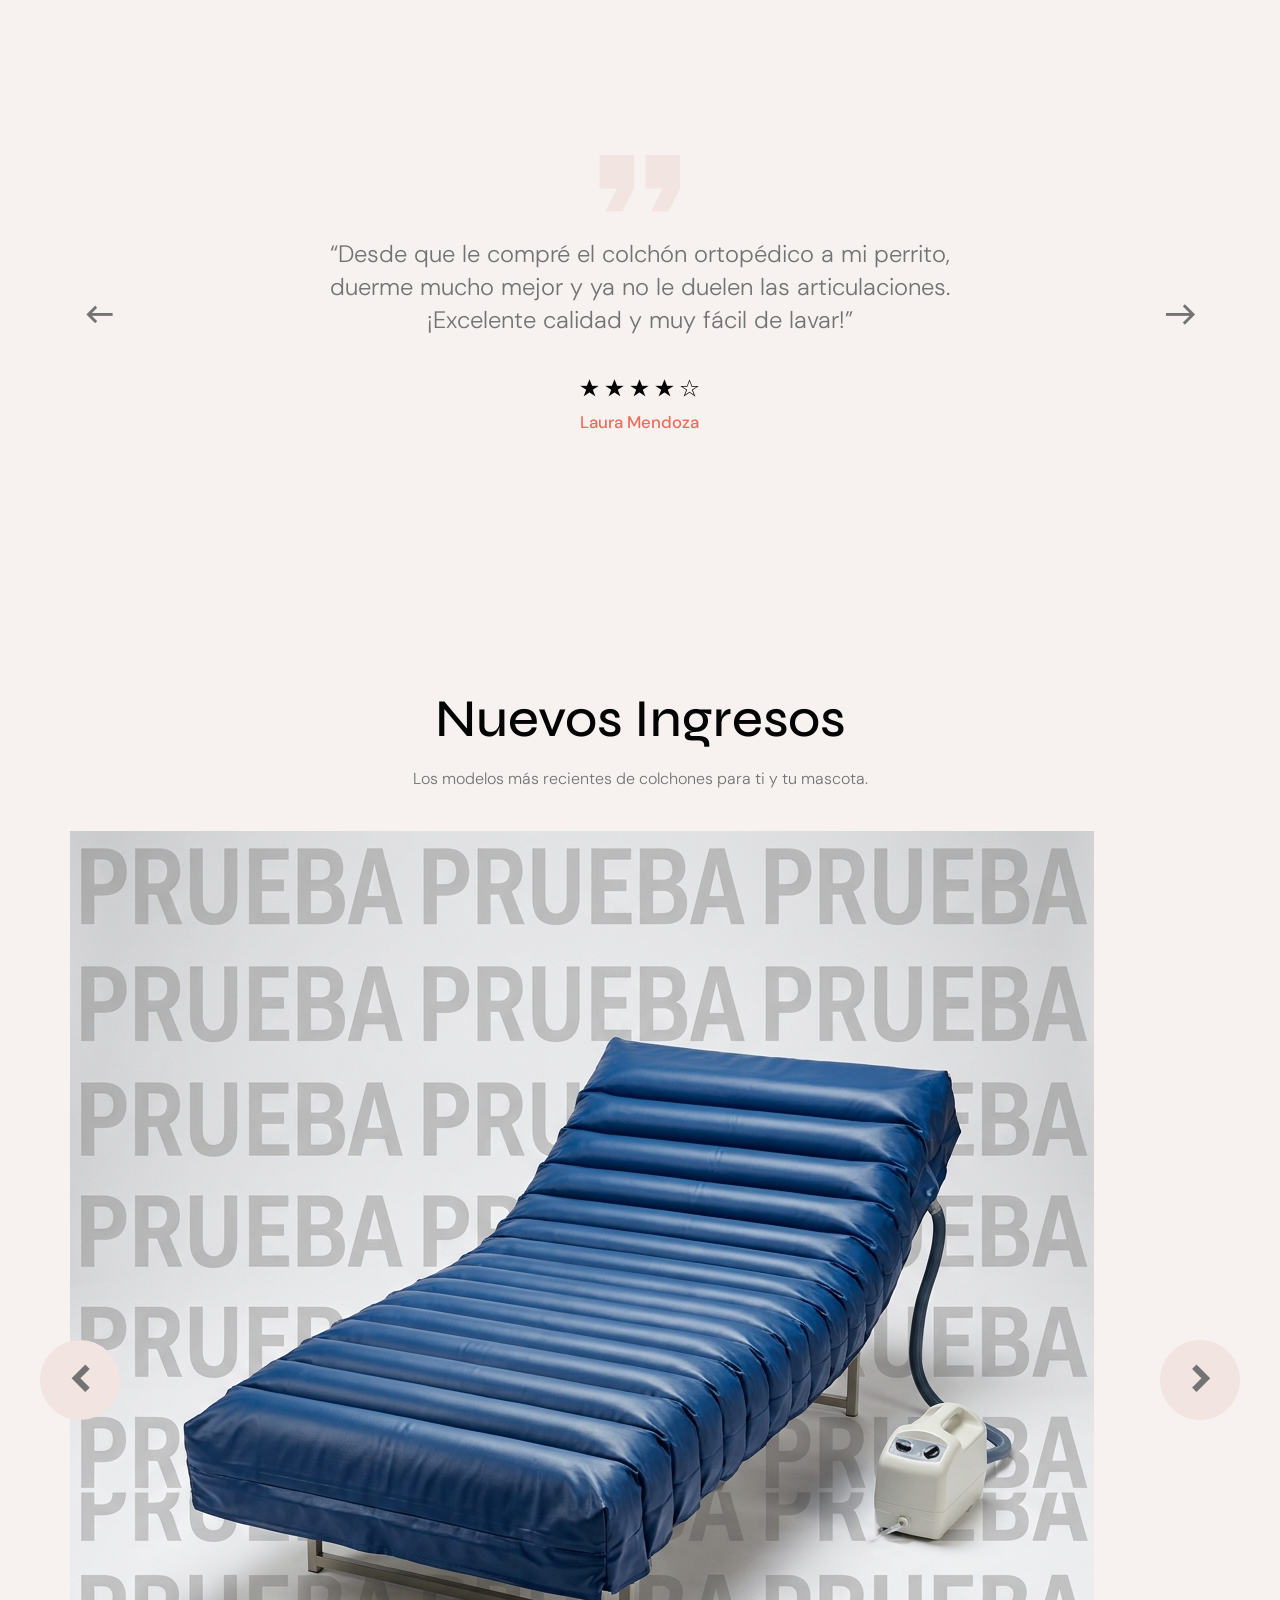
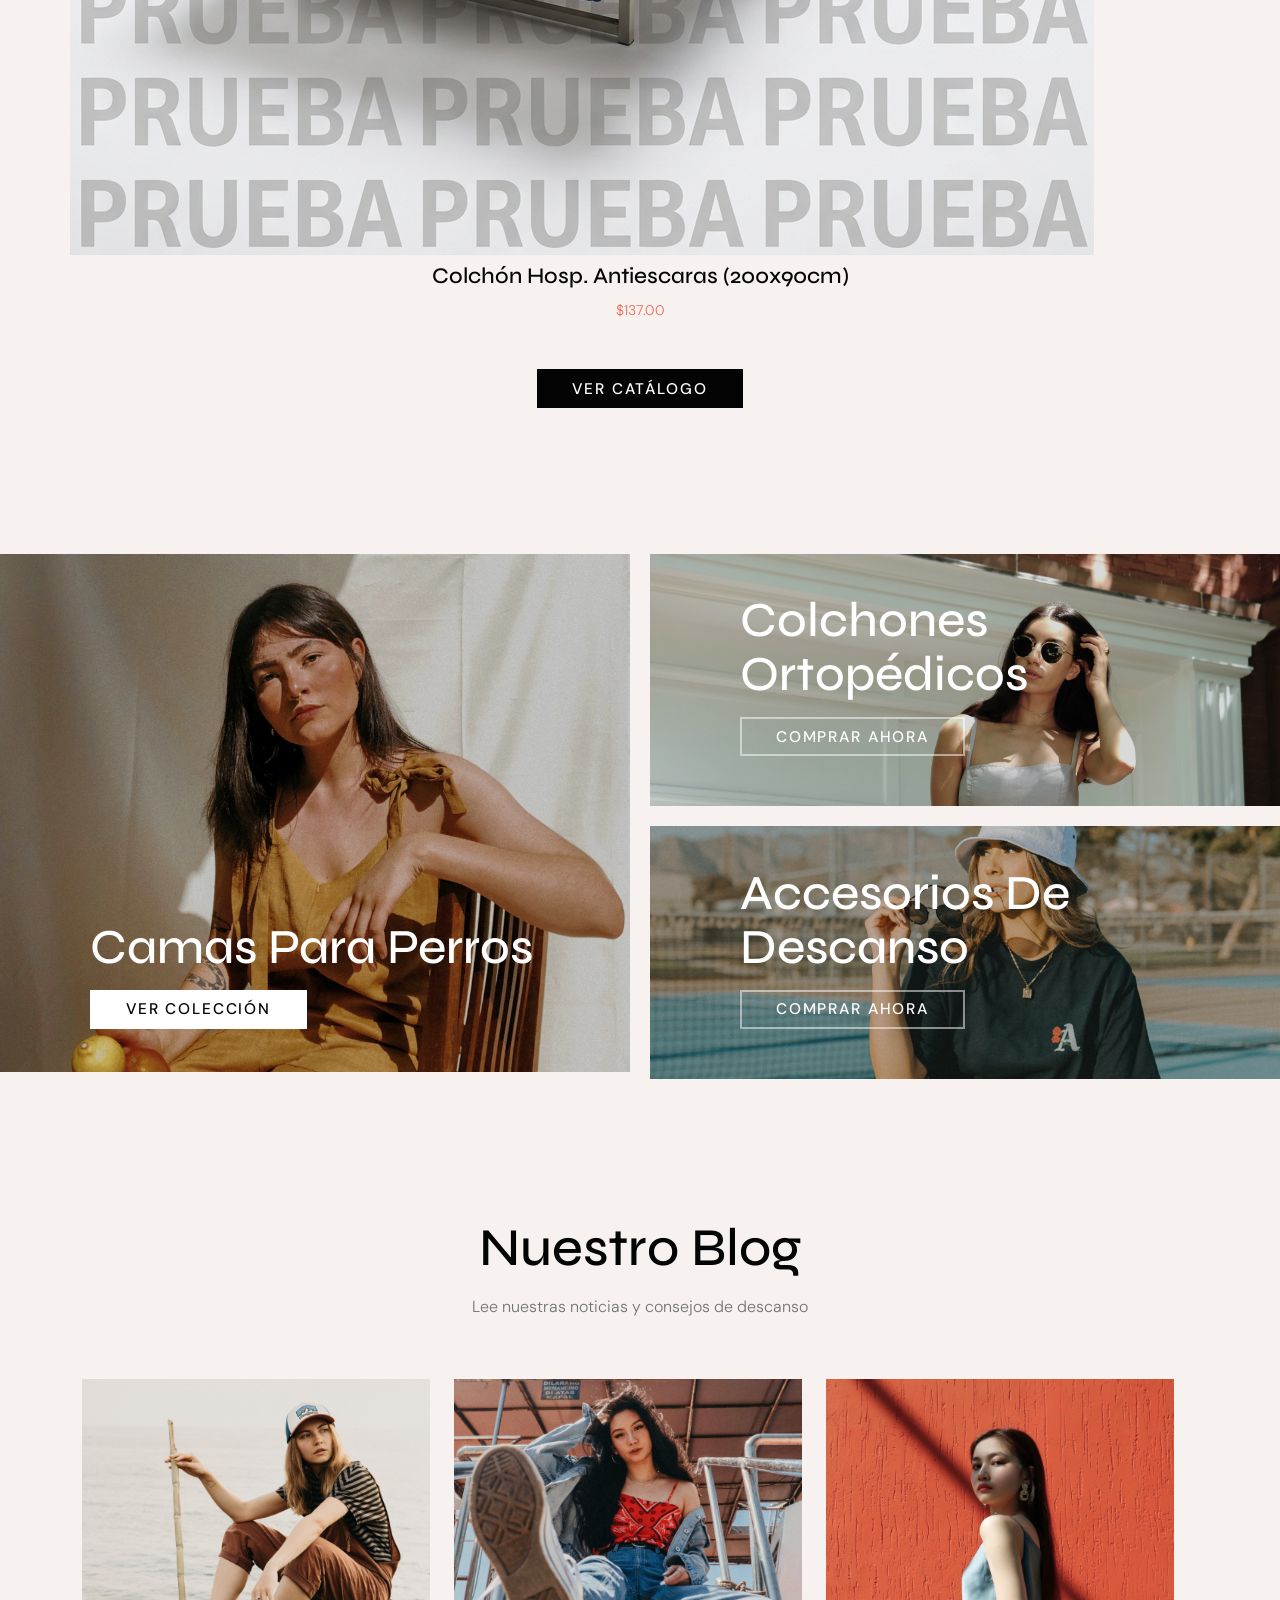
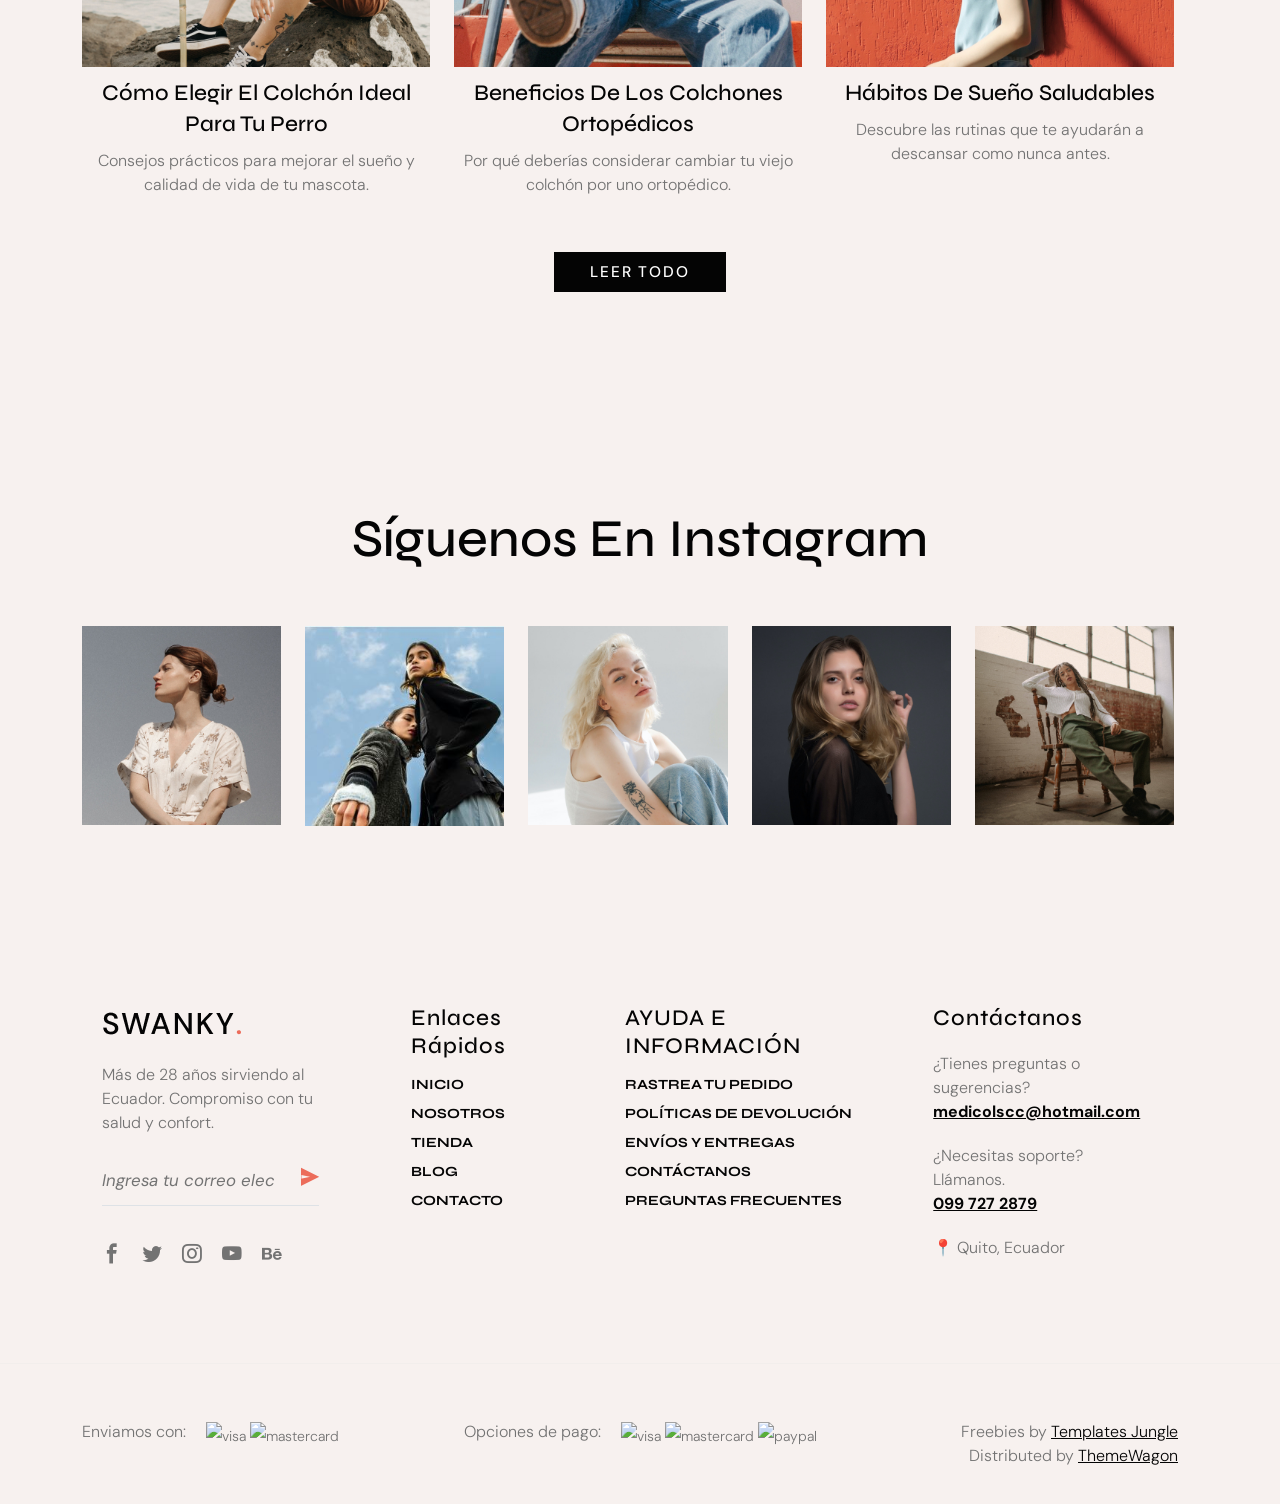
==== commit b81c3ce3: "Update index.html" ====
--- a/index.html
+++ b/index.html
@@ -644,27 +644,7 @@
       </div>
     </div>
   </section>
-  <section id="brand-collection" class="padding-small border-top border-bottom overflow-hidden my-5">
-    <div class="container">
-      <div class="row d-flex flex-wrap justify-content-between align-items-center py-3">
-        <div class="col">
-          <i class="icon icon-brand-item1"></i>
-        </div>
-        <div class="col">
-          <i class="icon icon-brand-item2"></i>
-        </div>
-        <div class="col">
-          <i class="icon icon-brand-item3"></i>
-        </div>
-        <div class="col">
-          <i class="icon icon-brand-item4"></i>
-        </div>
-        <div class="col">
-          <i class="icon icon-brand-item5"></i>
-        </div>
-      </div>
-    </div>
-  </section>
+
   <section id="instagram" class="padding-large overflow-hidden">
     <div class="container">
       <div class="row">
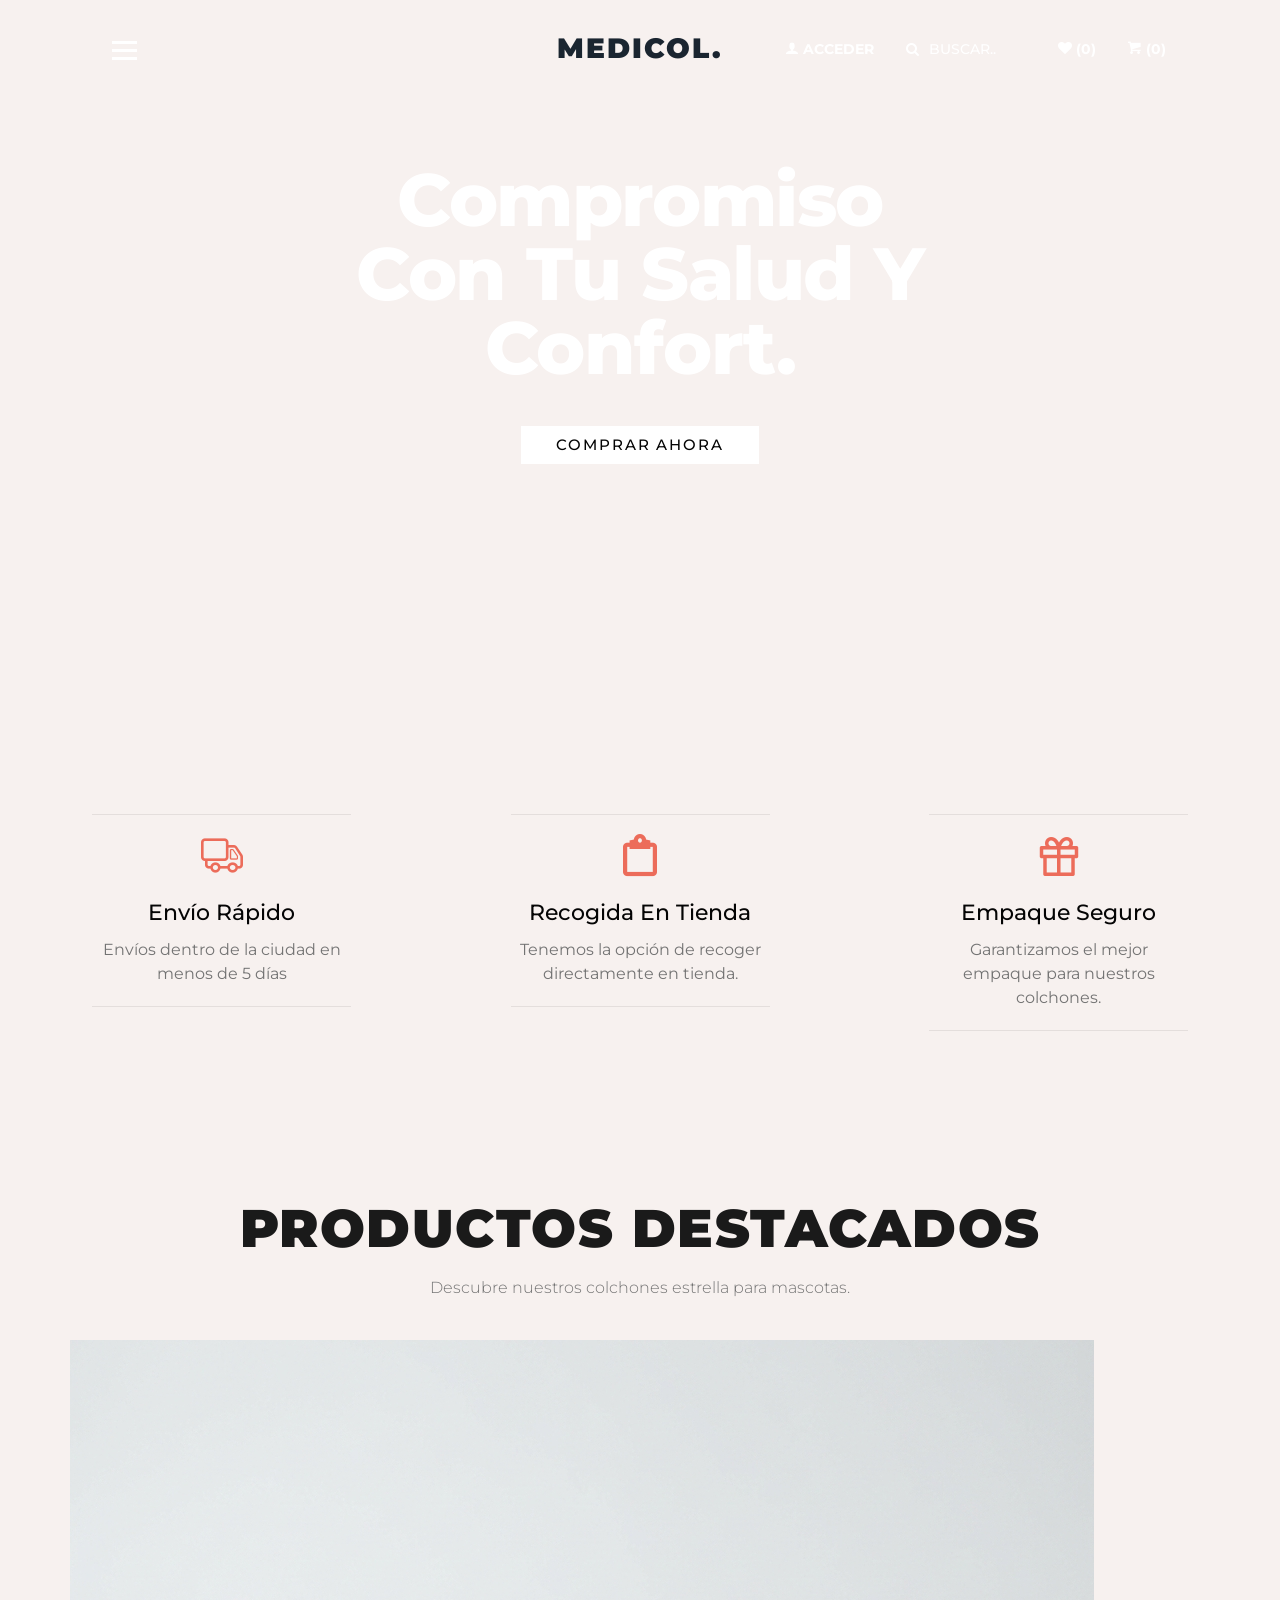
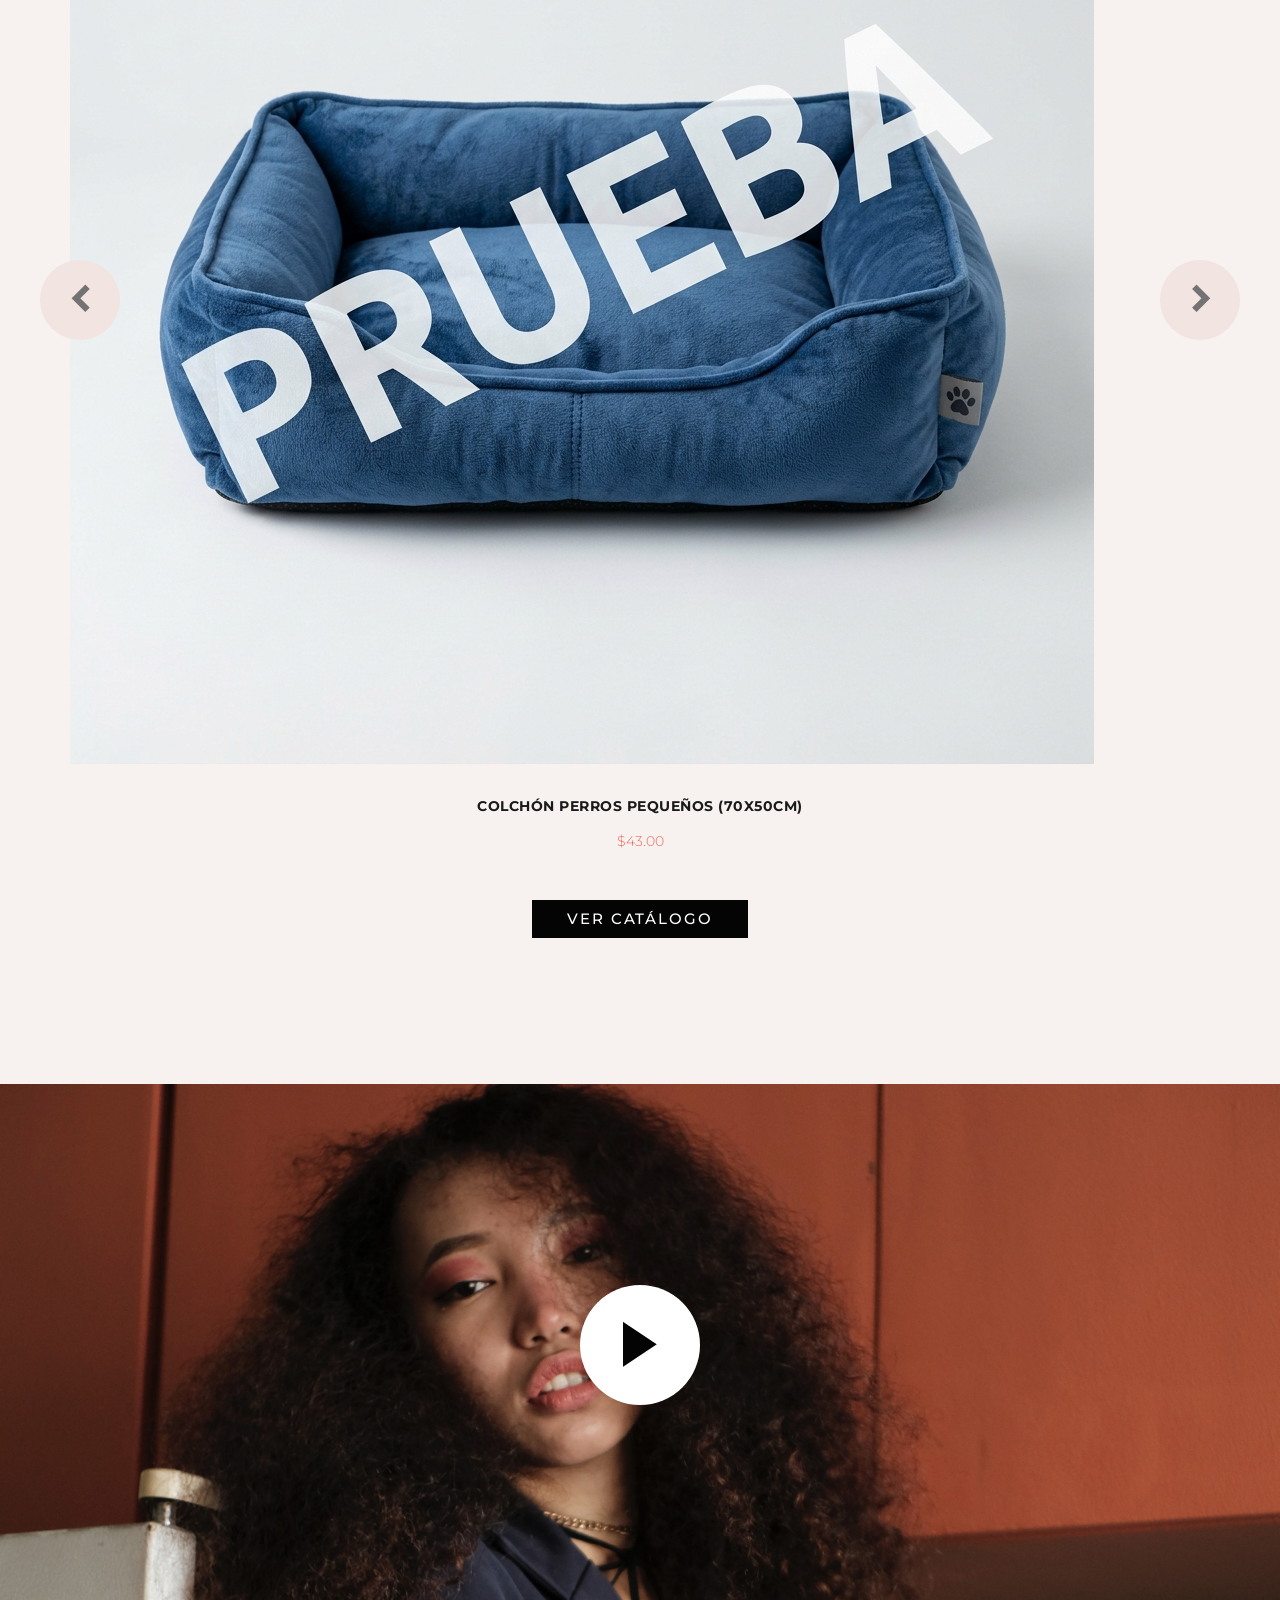
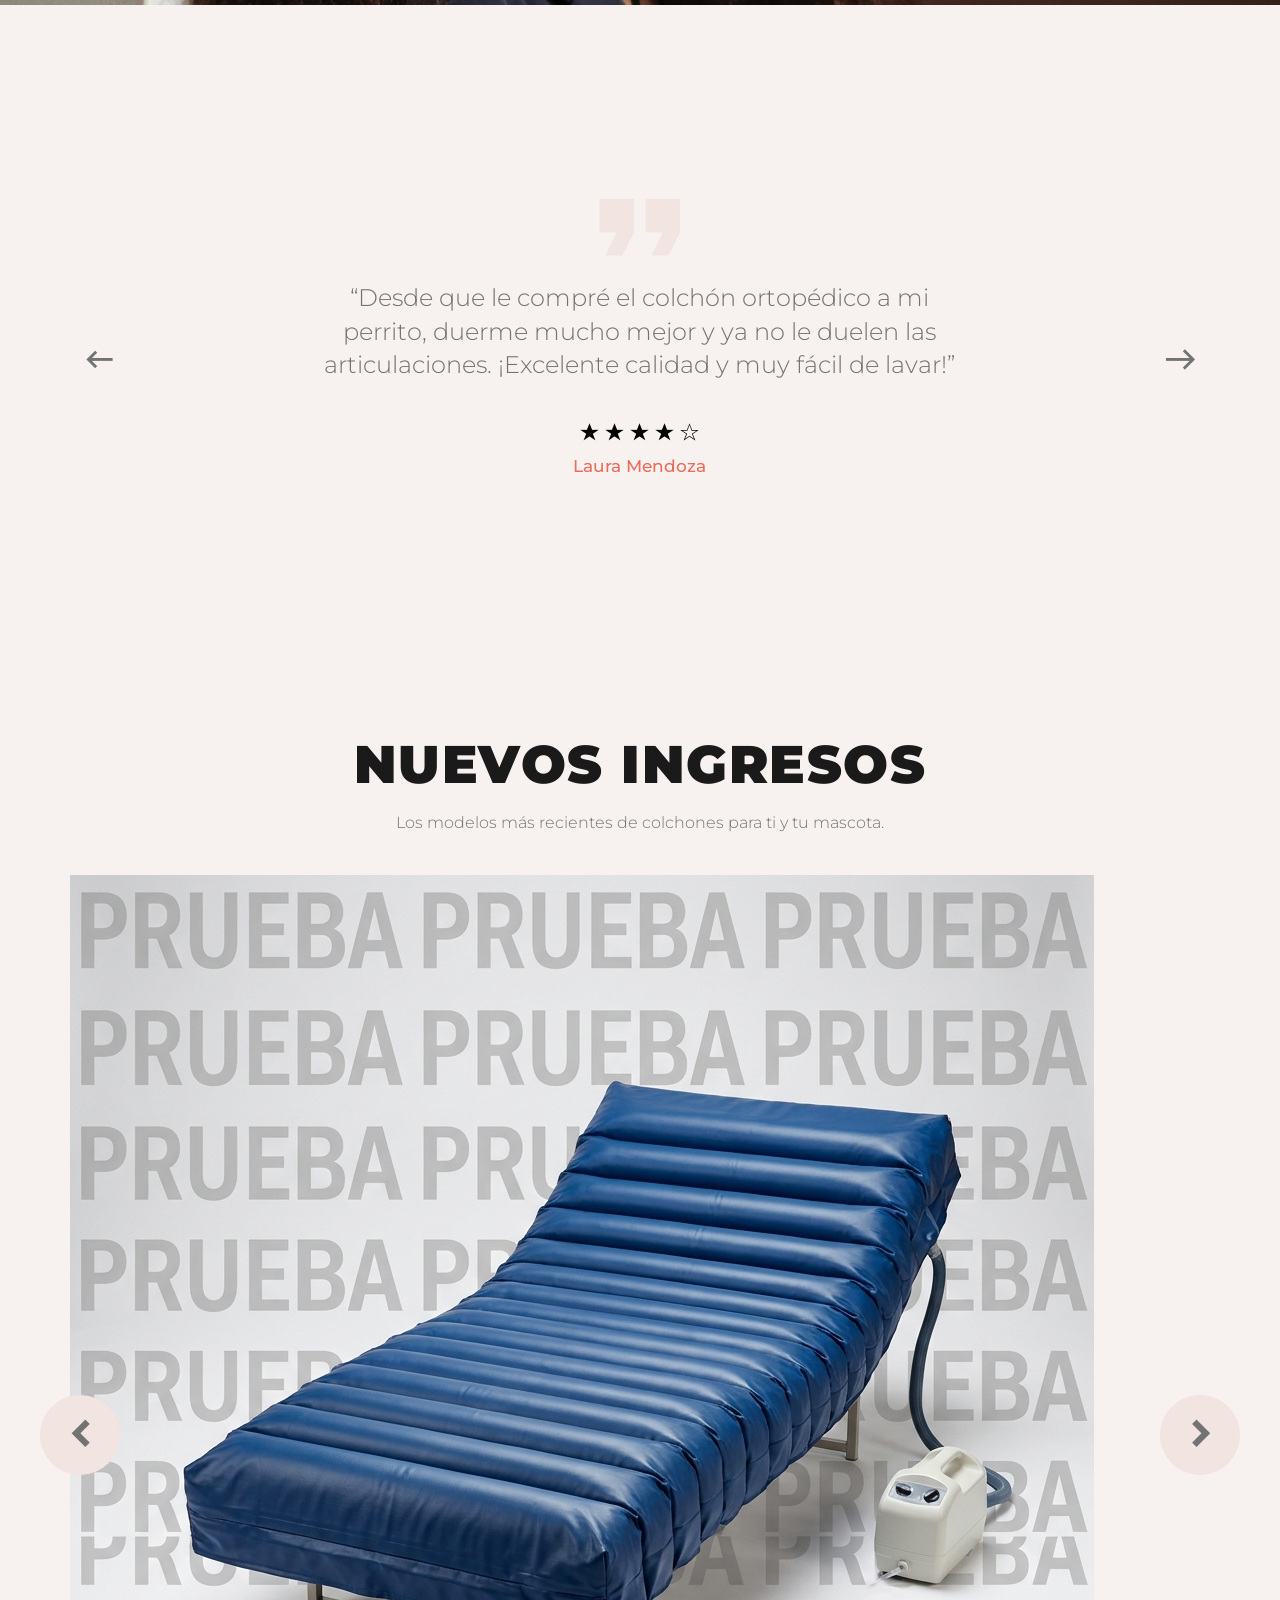
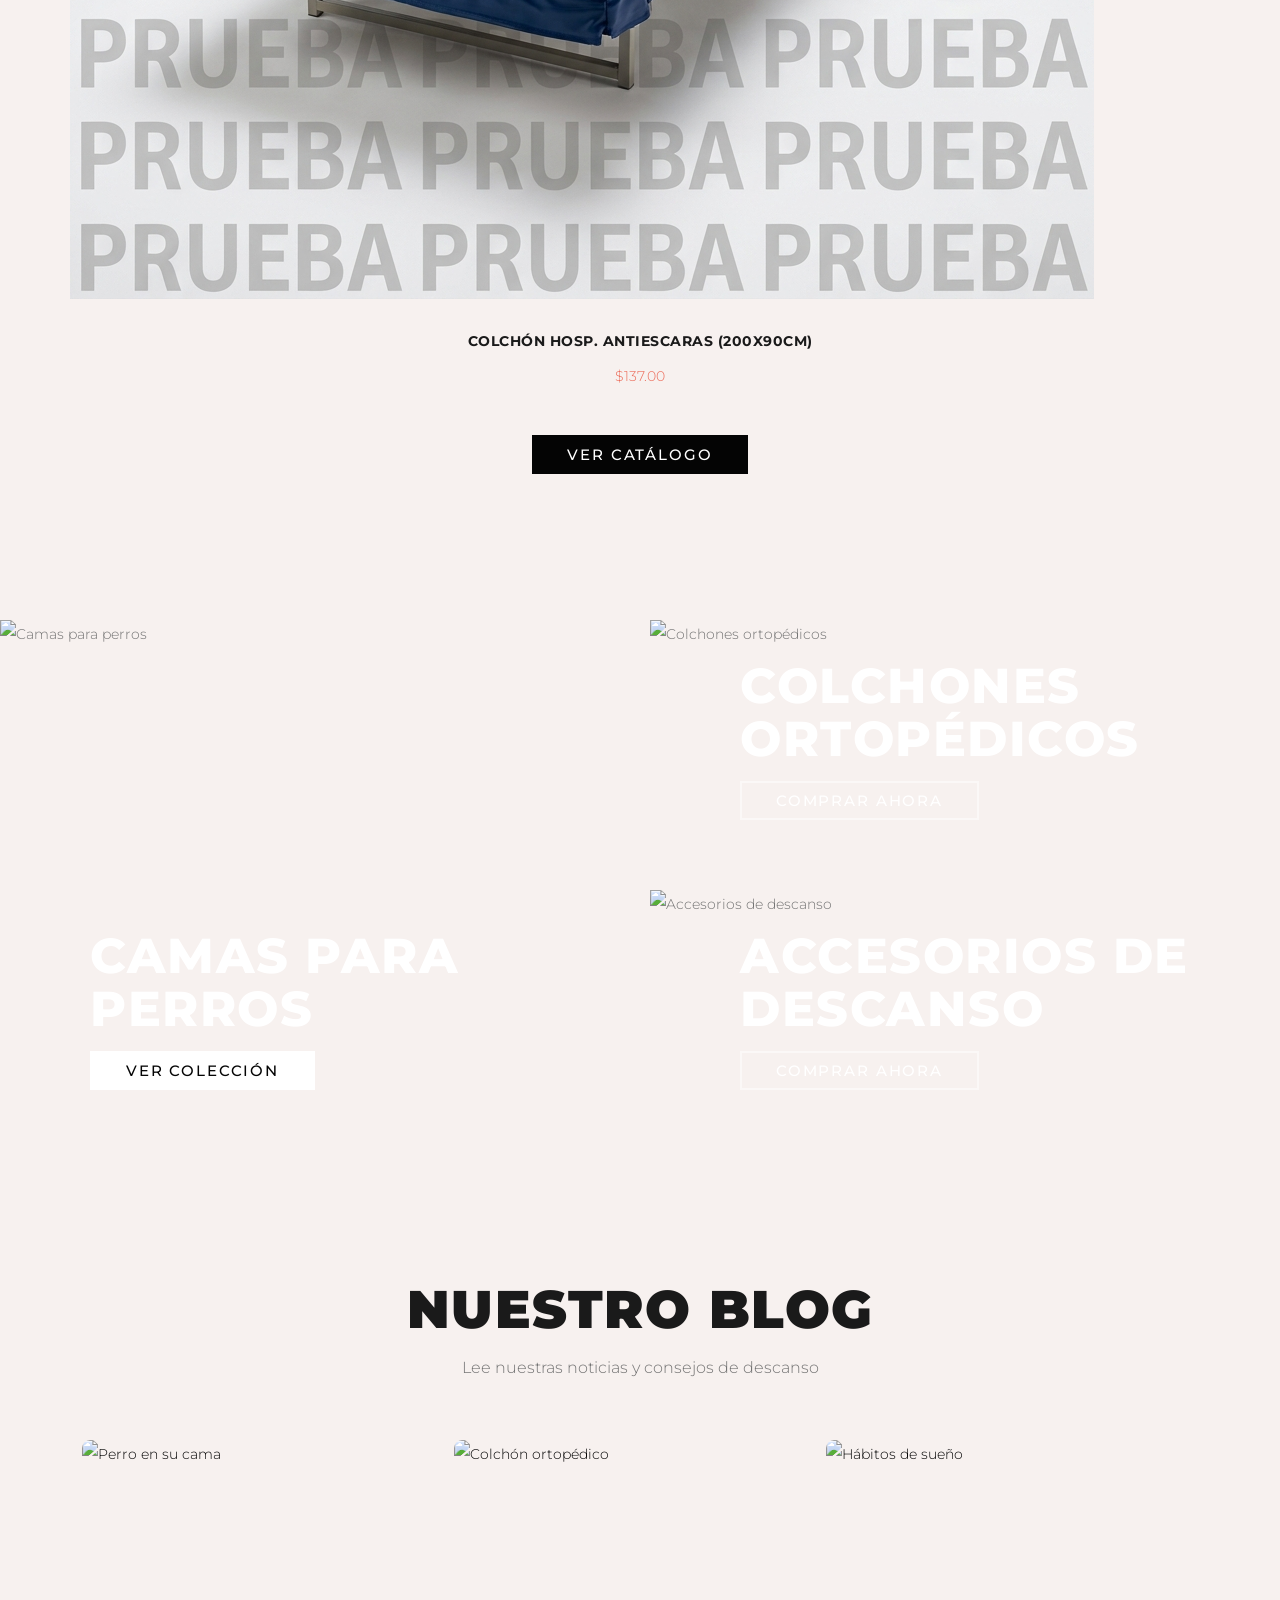
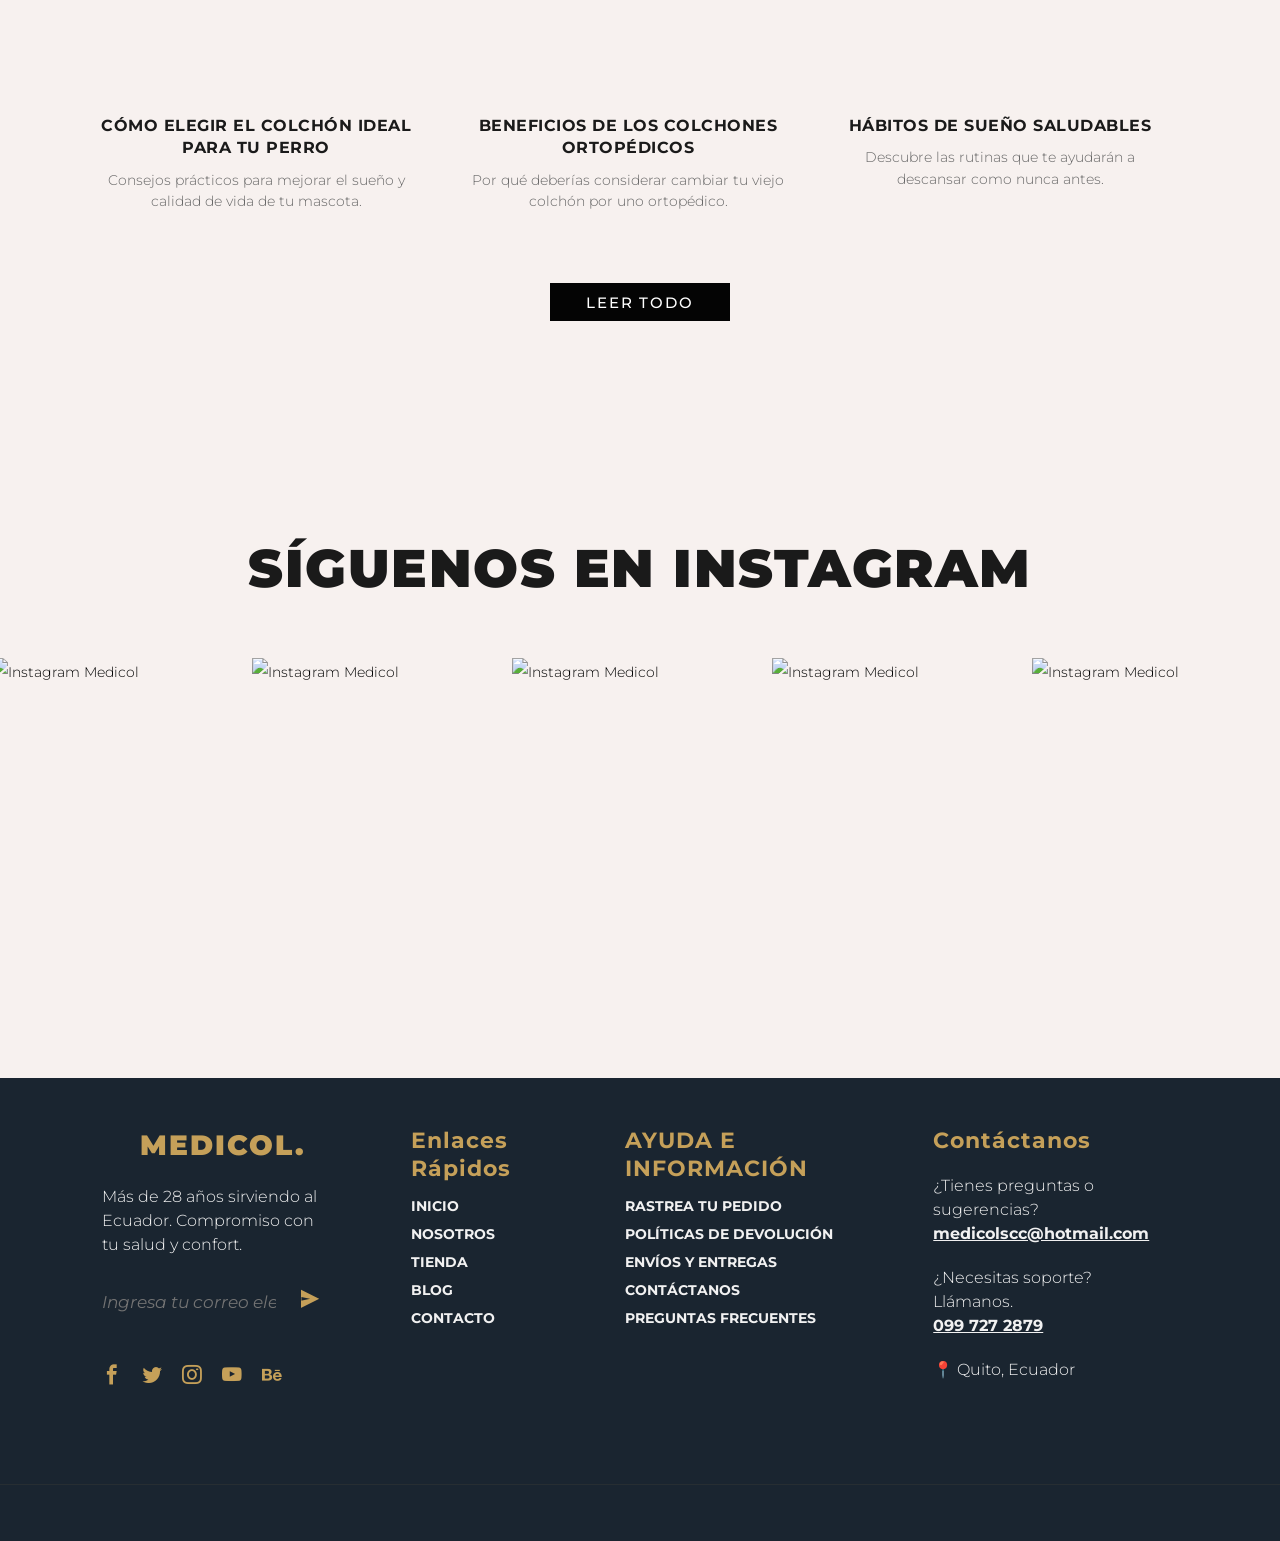
==== commit 28c76087: "Cambios" ====
--- a/index.html
+++ b/index.html
@@ -22,10 +22,7 @@
   <link rel="stylesheet" href="https://cdn.jsdelivr.net/npm/swiper@9/swiper-bundle.min.css" />
   <link rel="preconnect" href="https://fonts.googleapis.com">
   <link rel="preconnect" href="https://fonts.gstatic.com" crossorigin>
-  <link href="https://fonts.googleapis.com/css2?family=Syne:wght@600;700;800&display=swap" rel="stylesheet">
-  <link
-    href="https://fonts.googleapis.com/css2?family=DM+Sans:wght@400;500;700&family=Syne:wght@600;700;800&display=swap"
-    rel="stylesheet">
+  <link href="https://fonts.googleapis.com/css2?family=Montserrat:wght@300;400;500;600;700;800;900&display=swap" rel="stylesheet">
 </head>
 
 <body class="hompage bg-accent-light">
@@ -89,7 +86,7 @@
         <div class="col-md-2 col-sm-4 brand-block ">
           <div class="main-logo text-lg-center">
             <a href="index.html">
-              <img src="images/main-logo.png" alt="logo" class="brand-image">
+              <h2 class="brand-text m-0" style="font-weight: 900; color: #1A2530; letter-spacing: 2px;">MEDICOL.</h2>
             </a>
           </div>
         </div>
@@ -129,9 +126,9 @@
       </div>
     </div>
   </header>
-  <section id="billboard" class="padding-large no-padding-top position-relative" style="background-color: #000;">
+  <section id="billboard" class="padding-large no-padding-top position-relative">
     <div class="image-holder">
-      <img src="images/banner-image.jpg" alt="banner" class="banner-image" style="width: 100%; object-fit: cover; max-height: 80vh;">
+      <img src="https://images.unsplash.com/photo-1587300003388-59208cc962cb?ixlib=rb-4.0.3&auto=format&fit=crop&w=1920&q=80" alt="Perro descansando en colchón premium" class="banner-image" style="width: 100%; object-fit: cover; max-height: 85vh; opacity: 0.75;">
     </div>
     <div class="banner-content content-light style1 text-center col-md-6">
       <h2 class="banner-title">
@@ -547,9 +544,9 @@
   </section>
   <section id="categories" class="overflow-hidden">
     <div class="full-width-container d-flex flex-wrap">
-      <div class="category-item left-block col-md-6 col-sm-12 no-padding-left position-relative">
-        <div class="image-holder">
-          <img src="images/category-item1.jpg" alt="fashion">
+      <div class="category-item left-block col-md-6 col-sm-12 no-padding-left position-relative" style="min-height: 500px;">
+        <div class="image-holder" style="position:absolute; top:0; left:0; right:0; bottom:0;">
+          <img src="https://images.unsplash.com/photo-1583337130417-3346a1be7dee?ixlib=rb-4.0.3&auto=format&fit=crop&w=900&q=80" alt="Camas para perros" style="width:100%; height:100%; object-fit:cover; display:block;">
         </div>
         <div class="category-content content-light">
           <h3 class="category-title">Camas para Perros</h3>
@@ -558,10 +555,10 @@
           </div>
         </div>
       </div>
-      <div class="right-block col-md-6 col-sm-12 no-padding-right">
-        <div class="category-item top-block position-relative">
-          <div class="image-holder">
-            <img src="images/category-item2.jpg" alt="fashion">
+      <div class="right-block col-md-6 col-sm-12 no-padding-right d-flex flex-column">
+        <div class="category-item top-block position-relative" style="flex:1; min-height:250px;">
+          <div class="image-holder" style="position:absolute; top:0; left:0; right:0; bottom:0;">
+            <img src="https://images.unsplash.com/photo-1505693314120-0d443867891c?ixlib=rb-4.0.3&auto=format&fit=crop&w=900&q=80" alt="Colchones ortopédicos" style="width:100%; height:100%; object-fit:cover; display:block;">
           </div>
           <div class="category-content content-light">
             <h3 class="category-title">Colchones Ortopédicos</h3>
@@ -570,9 +567,9 @@
             </div>
           </div>
         </div>
-        <div class="category-item bottom-block position-relative">
-          <div class="image-holder">
-            <img src="images/category-item3.jpg" alt="fashion">
+        <div class="category-item bottom-block position-relative" style="flex:1; min-height:250px;">
+          <div class="image-holder" style="position:absolute; top:0; left:0; right:0; bottom:0;">
+            <img src="https://images.unsplash.com/photo-1584100936595-c0654b55a2e2?ixlib=rb-4.0.3&auto=format&fit=crop&w=900&q=80" alt="Accesorios de descanso" style="width:100%; height:100%; object-fit:cover; display:block;">
           </div>
           <div class="category-content content-light">
             <h3 class="category-title">Accesorios de Descanso</h3>
@@ -595,7 +592,7 @@
           <article class="col-md-4 post-item">
             <div class="image-holder">
               <a href="single-post.html">
-                <img src="images/post-item1.jpg" alt="post" class="post-image">
+                <img src="https://images.unsplash.com/photo-1601758228041-f3b2795255f1?ixlib=rb-4.0.3&auto=format&fit=crop&w=600&h=400&q=80" alt="Perro en su cama" class="post-image" style="width:100%; height:250px; object-fit:cover;">
               </a>
             </div>
             <div class="post-content">
@@ -610,7 +607,7 @@
           <article class="col-md-4 post-item">
             <div class="image-holder">
               <a href="single-post.html">
-                <img src="images/post-item2.jpg" alt="post" class="post-image">
+                <img src="https://images.unsplash.com/photo-1631049307264-da0ec9d70304?ixlib=rb-4.0.3&auto=format&fit=crop&w=600&h=400&q=80" alt="Colchón ortopédico" class="post-image" style="width:100%; height:250px; object-fit:cover;">
               </a>
             </div>
             <div class="post-content">
@@ -625,7 +622,7 @@
           <article class="col-md-4 post-item">
             <div class="image-holder">
               <a href="single-post.html">
-                <img src="images/post-item3.jpg" alt="post" class="post-image">
+                <img src="https://images.unsplash.com/photo-1544568100-847a948585b9?ixlib=rb-4.0.3&auto=format&fit=crop&w=600&h=400&q=80" alt="Hábitos de sueño" class="post-image" style="width:100%; height:250px; object-fit:cover;">
               </a>
             </div>
             <div class="post-content">
@@ -646,50 +643,35 @@
   </section>
 
   <section id="instagram" class="padding-large overflow-hidden">
-    <div class="container">
+    <div class="container-fluid px-4">
       <div class="row">
         <div class="section-header text-center">
           <h2 class="section-title">Síguenos en Instagram</h2>
         </div>
-        <div class="row d-flex flex-wrap">
-          <figure class=" col instagram-item magnific position-relative">
-            <a href="#" class="">
-              <img src="images/insta-item1.jpg" alt="instagram" class="insta-image">
-              <div class="icon-overlay d-flex justify-content-center">
-                <i class="icon icon-instagram1"></i>
-              </div>
+        <div class="row g-2 justify-content-center">
+          <figure class="instagram-item col p-1 m-0">
+            <a href="#" class="d-block overflow-hidden">
+              <img src="https://images.unsplash.com/photo-1587300003388-59208cc962cb?ixlib=rb-4.0.3&auto=format&fit=crop&w=600&h=600&q=80" alt="Instagram Medicol" class="insta-image" style="width:100%; aspect-ratio:1/1; object-fit:cover;">
             </a>
           </figure>
-          <figure class=" col instagram-item magnific position-relative">
-            <a href="#" class="">
-              <img src="images/insta-item2.JPG" alt="instagram" class="insta-image">
-              <div class="icon-overlay d-flex justify-content-center">
-                <i class="icon icon-instagram1"></i>
-              </div>
+          <figure class="instagram-item col p-1 m-0">
+            <a href="#" class="d-block overflow-hidden">
+              <img src="https://images.unsplash.com/photo-1601758228041-f3b2795255f1?ixlib=rb-4.0.3&auto=format&fit=crop&w=600&h=600&q=80" alt="Instagram Medicol" class="insta-image" style="width:100%; aspect-ratio:1/1; object-fit:cover;">
             </a>
           </figure>
-          <figure class=" col instagram-item magnific position-relative">
-            <a href="#" class="">
-              <img src="images/insta-item3.jpg" alt="instagram" class="insta-image">
-              <div class="icon-overlay d-flex justify-content-center">
-                <i class="icon icon-instagram1"></i>
-              </div>
+          <figure class="instagram-item col p-1 m-0">
+            <a href="#" class="d-block overflow-hidden">
+              <img src="https://images.unsplash.com/photo-1583511655857-d19b40a7a54e?ixlib=rb-4.0.3&auto=format&fit=crop&w=600&h=600&q=80" alt="Instagram Medicol" class="insta-image" style="width:100%; aspect-ratio:1/1; object-fit:cover;">
             </a>
           </figure>
-          <figure class=" col instagram-item magnific position-relative">
-            <a href="#" class="">
-              <img src="images/insta-item4.jpg" alt="instagram" class="insta-image">
-              <div class="icon-overlay d-flex justify-content-center">
-                <i class="icon icon-instagram1"></i>
-              </div>
+          <figure class="instagram-item col p-1 m-0">
+            <a href="#" class="d-block overflow-hidden">
+              <img src="https://images.unsplash.com/photo-1544568100-847a948585b9?ixlib=rb-4.0.3&auto=format&fit=crop&w=600&h=600&q=80" alt="Instagram Medicol" class="insta-image" style="width:100%; aspect-ratio:1/1; object-fit:cover;">
             </a>
           </figure>
-          <figure class=" col instagram-item magnific position-relative">
-            <a href="#" class="">
-              <img src="images/insta-item5.jpg" alt="instagram" class="insta-image">
-              <div class="icon-overlay d-flex justify-content-center">
-                <i class="icon icon-instagram1"></i>
-              </div>
+          <figure class="instagram-item col p-1 m-0">
+            <a href="#" class="d-block overflow-hidden">
+              <img src="https://images.unsplash.com/photo-1518717758536-85ae29035b6d?ixlib=rb-4.0.3&auto=format&fit=crop&w=600&h=600&q=80" alt="Instagram Medicol" class="insta-image" style="width:100%; aspect-ratio:1/1; object-fit:cover;">
             </a>
           </figure>
         </div>
@@ -703,7 +685,11 @@
           <div class="row d-flex flex-wrap justify-content-between">
             <div class="col-lg-3 col-sm-6">
               <div class="footer-menu menu-001">
-                <img src="images/dark-logo.png" alt="logo">
+                <div class="main-logo text-lg-center">
+          <a href="index.html">
+            <h2 class="brand-text m-0" style="font-weight: 900; color: #C5A059; letter-spacing: 2px;">MEDICOL.</h2>
+          </a>
+        </div>
                 <p>Más de 28 años sirviendo al Ecuador. Compromiso con tu salud y confort.</p>
                 <div
                   class="newsletter-button d-flex flex-wrap align-items-center justify-content-between border-bottom widget-menu">
@@ -803,37 +789,7 @@
     </div>
     <hr>
   </footer>
-  <div id="footer-bottom">
-    <div class="container">
-      <div class="row d-flex flex-wrap justify-content-between mb-3">
-        <div class="col-md-4 col-sm-6">
-          <div class="Shipping d-flex">
-            <p>Enviamos con:</p>
-            <div class="card-wrap">
-              <img src="images/dhl.png" alt="visa">
-              <img src="images/shippingcard.png" alt="mastercard">
-            </div>
-          </div>
-        </div>
-        <div class="col-md-4 col-sm-6">
-          <div class="payment-method d-flex justify-content-md-center">
-            <p>Opciones de pago:</p>
-            <div class="card-wrap">
-              <img src="images/visa.jpg" alt="visa">
-              <img src="images/mastercard.jpg" alt="mastercard">
-              <img src="images/paypal.jpg" alt="paypal">
-            </div>
-          </div>
-        </div>
-        <div class="col-md-4 col-sm-6">
-          <div class="copyright text-md-end">
-            <p>Freebies by <a href="https://templatesjungle.com/"> <u>Templates Jungle</u><br> </a> Distributed by <a href="https://themewagon.com"> <u>ThemeWagon</u></a>
-            </p>
-          </div>
-        </div>
-      </div>
-    </div>
-  </div>
+
 
 
   <!-- script ================================================== -->
--- a/style.css
+++ b/style.css
@@ -131,10 +131,10 @@
   --swiper-theme-color: #EC6C5A !important;
 }
 
-/* Fonts */
-:root {
-  --body-font: "DM Sans", Verdana, sans-serif;
-  --heading-font: "Syne", Lato, sans-serif;
+/* Fonts */
+:root {
+  --body-font: "Montserrat", Verdana, sans-serif;
+  --heading-font: "Montserrat", Lato, sans-serif;
 }
 
 
@@ -3126,4 +3126,215 @@
   .single-post .post-description img {
     width: 100%;
   }
-}+}
+/* --- Custom Enhancements: Brand Colors & Footer --- */
+:root {
+  --brand-primary: #1A2530; /* Deep Charcoal Navy */
+  --brand-secondary: #C5A059; /* Champagne Gold */
+}
+
+/* Footer Styling */
+#footer, #footer-bottom {
+  background-color: var(--brand-primary) !important;
+  color: #fff !important;
+}
+
+#footer h5.widget-title, 
+#footer .footer-menu h5,
+#footer .footer-menu p,
+#footer .footer-menu a,
+#footer-bottom p,
+#footer-bottom a {
+  color: #f1f1f1 !important;
+}
+
+#footer h5.widget-title {
+  color: var(--brand-secondary) !important;
+  font-weight: 700;
+  letter-spacing: 1px;
+}
+
+#footer .social-links a i,
+#footer .newsletter-button a i {
+  color: var(--brand-secondary) !important;
+}
+
+#footer hr {
+  border-color: rgba(197, 160, 89, 0.3) !important;
+}
+
+#footer h3 {
+  color: var(--brand-secondary) !important;
+}
+
+/* Remove Gray Line in Header */
+#header, .header-wrap, .border-bottom {
+  border-bottom: none !important;
+  box-shadow: none !important;
+}
+
+/* Force Instagram Images to be tall rectangles, NO border-radius */
+#instagram img, .insta-image {
+  aspect-ratio: 4/5 !important;
+  object-fit: cover !important;
+  width: 100% !important;
+  height: auto !important;
+  border-radius: 0 !important;
+}
+
+/* Instagram section: edge-to-edge */
+#instagram {
+  padding-left: 0 !important;
+  padding-right: 0 !important;
+}
+
+#instagram .container-fluid {
+  padding-left: 0 !important;
+  padding-right: 0 !important;
+}
+
+#instagram .row.g-2 {
+  margin: 0 !important;
+  --bs-gutter-x: 4px;
+}
+
+/* Instagram items: no outer padding */
+#instagram .instagram-item {
+  padding: 2px !important;
+}
+
+@media (max-width: 767px) {
+  #instagram .instagram-item {
+    flex: 0 0 50% !important;
+    max-width: 50% !important;
+  }
+}
+
+/* Product titles: Montserrat, uppercase, DARK and BOLD */
+.product-title,
+.product-title a {
+  font-family: "Montserrat", sans-serif !important;
+  text-transform: uppercase;
+  font-weight: 700 !important;
+  font-size: 0.85rem;
+  letter-spacing: 0.5px;
+  color: #1a1a1a !important;
+}
+
+/* More spacing between product image and title */
+.product-detail {
+  margin-top: 18px !important;
+  padding-top: 10px;
+}
+
+.product-detail .item-price {
+  margin-top: 6px;
+  display: inline-block;
+}
+
+/* Section titles: Montserrat, DARK, BOLD */
+.section-title {
+  font-family: "Montserrat", sans-serif !important;
+  font-weight: 900 !important;
+  text-transform: uppercase;
+  letter-spacing: 1.5px;
+  color: #1a1a1a !important;
+}
+
+/* Category images: cover containers with min-height to prevent collapse */
+.category-item .image-holder {
+  overflow: hidden;
+}
+
+.category-item .image-holder img {
+  width: 100%;
+  height: 100%;
+  object-fit: cover;
+  display: block;
+}
+
+.category-item.top-block,
+.category-item.bottom-block {
+  min-height: 250px;
+  overflow: hidden;
+}
+
+.category-item.top-block .image-holder,
+.category-item.bottom-block .image-holder {
+  position: absolute;
+  top: 0;
+  left: 0;
+  right: 0;
+  bottom: 0;
+}
+
+/* Category titles: DARK, BOLD */
+.category-title {
+  font-family: "Montserrat", sans-serif !important;
+  font-weight: 800 !important;
+  text-transform: uppercase;
+  letter-spacing: 1.5px;
+}
+
+/* Banner title: DARK, BOLD */
+.banner-title {
+  font-family: "Montserrat", sans-serif !important;
+  font-weight: 800 !important;
+}
+
+/* Blog post images: uniform height, rounded corners */
+.post-item .image-holder {
+  overflow: hidden;
+  border-radius: 8px;
+}
+
+.post-item .image-holder img {
+  width: 100%;
+  height: 260px;
+  object-fit: cover;
+  border-radius: 8px;
+  transition: transform 0.3s ease;
+}
+
+.post-item:hover .image-holder img {
+  transform: scale(1.03);
+}
+
+/* Blog post titles: centered, bold, dark */
+.post-title,
+.post-title a {
+  font-family: "Montserrat", sans-serif !important;
+  font-weight: 700 !important;
+  color: #1a1a1a !important;
+  font-size: 1rem;
+  text-transform: uppercase;
+  letter-spacing: 0.5px;
+}
+
+.post-content {
+  text-align: center;
+  padding: 15px 5px;
+}
+
+.post-header p {
+  color: #666;
+  font-size: 0.9rem;
+  margin-top: 8px;
+}
+
+/* Header: remove ALL lines/borders */
+#header,
+.header-wrap,
+#header .border-bottom,
+#header .border-top,
+.header-wrap .row {
+  border: none !important;
+  box-shadow: none !important;
+  border-bottom: none !important;
+  border-top: none !important;
+}
+
+.content-box.border-top.border-bottom {
+  border-top: 1px solid rgba(0,0,0,0.08) !important;
+  border-bottom: 1px solid rgba(0,0,0,0.08) !important;
+}
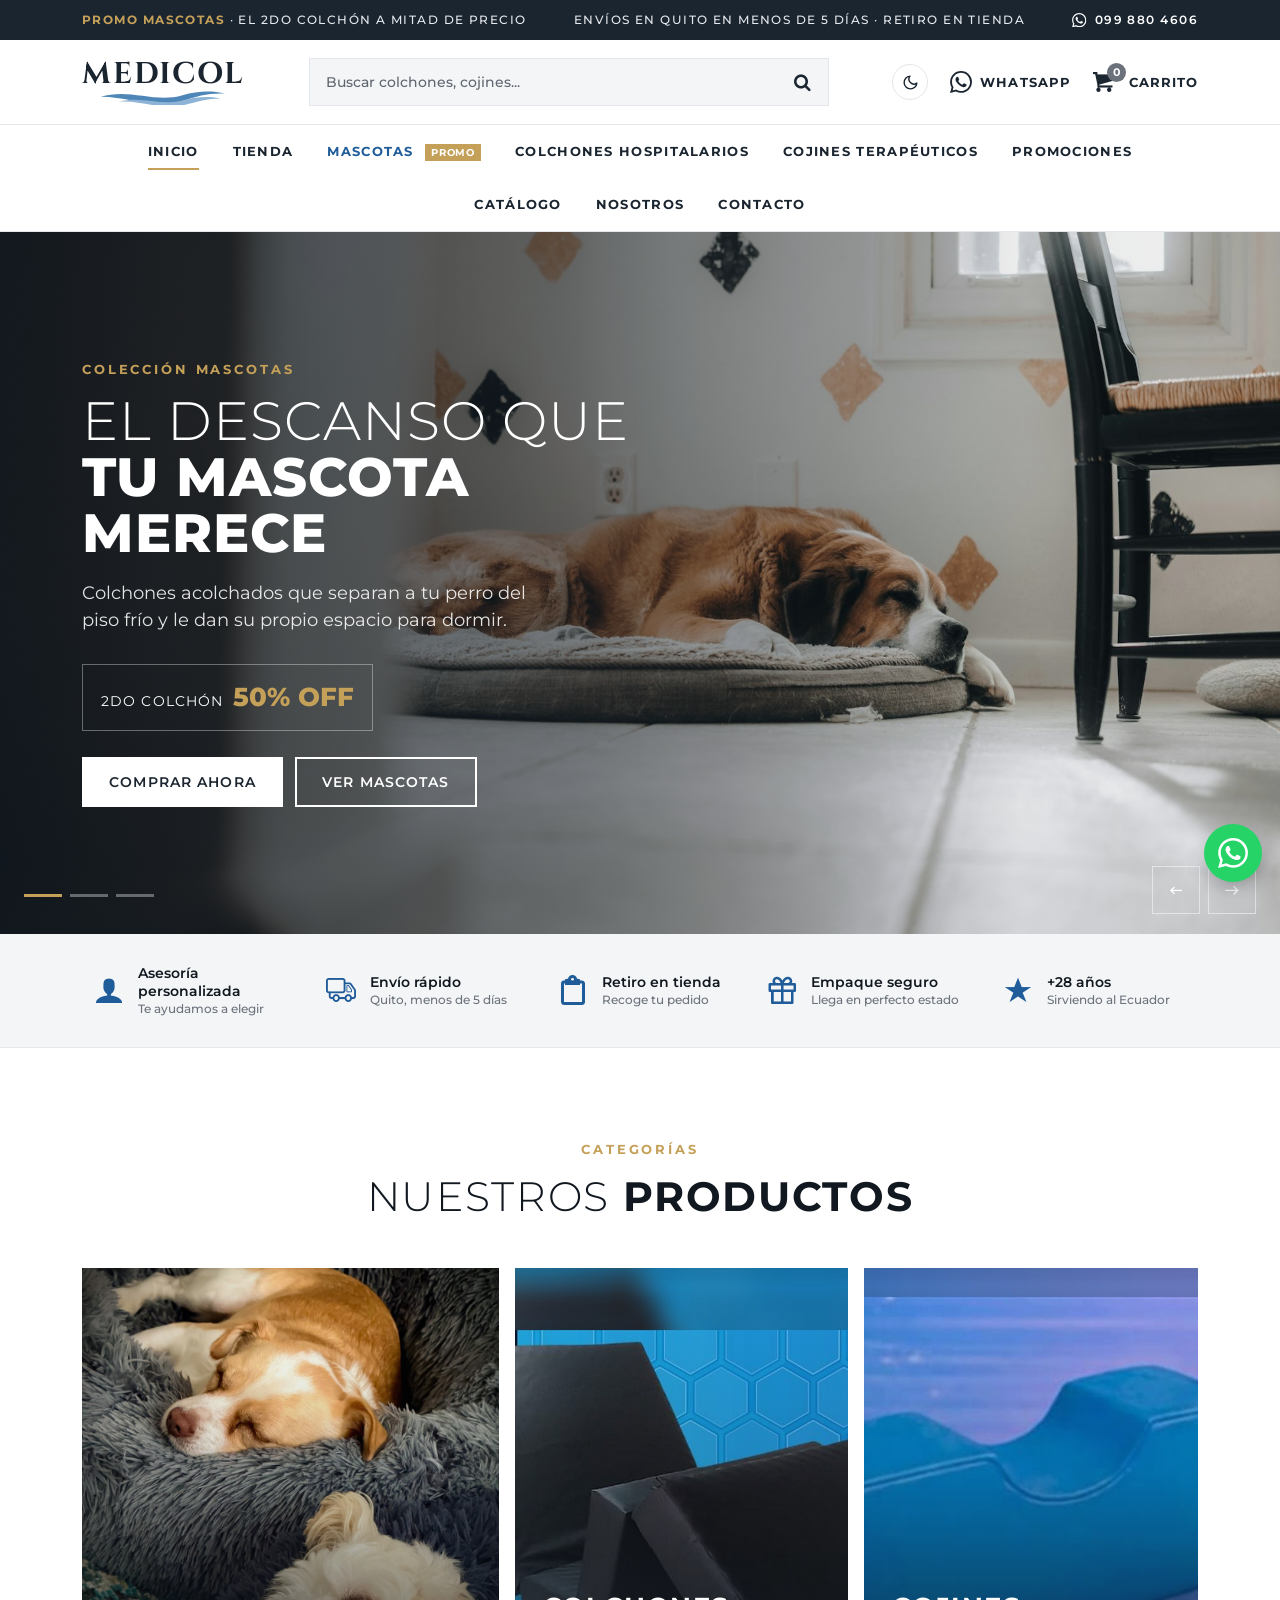
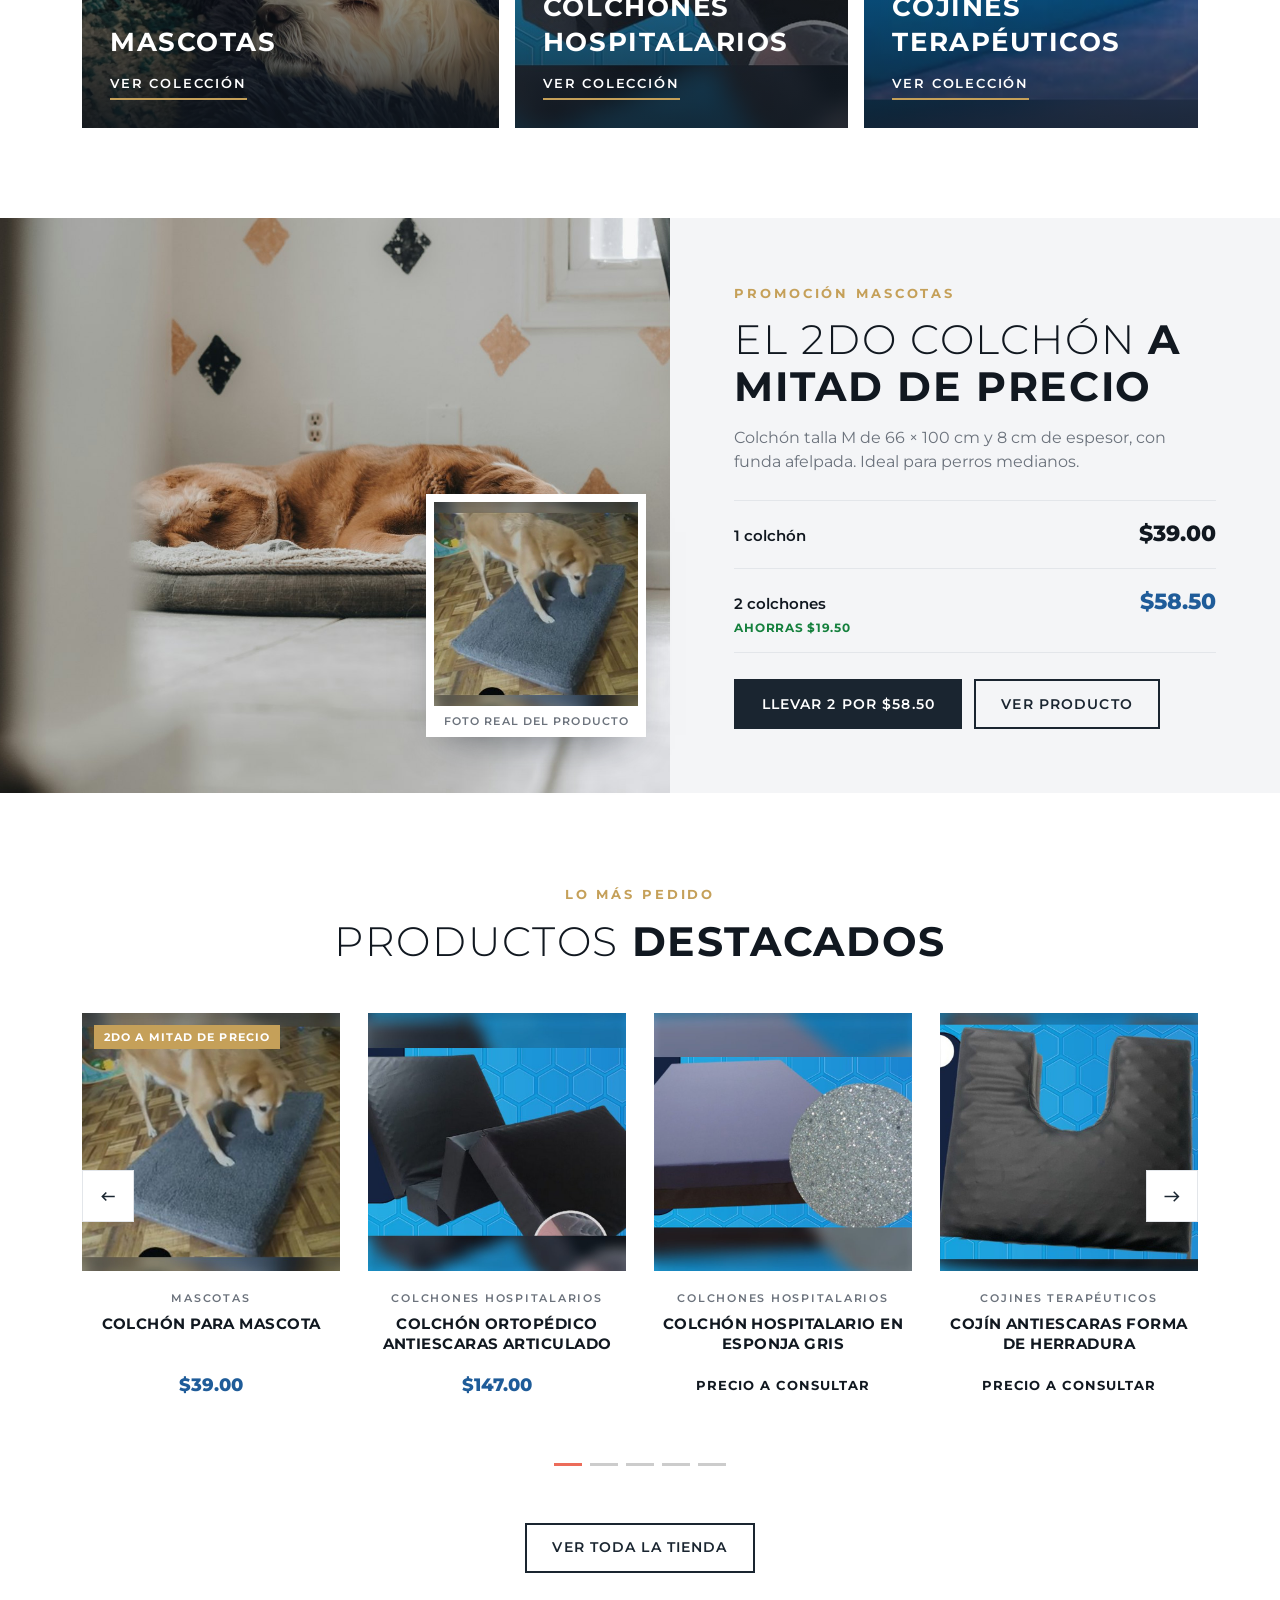
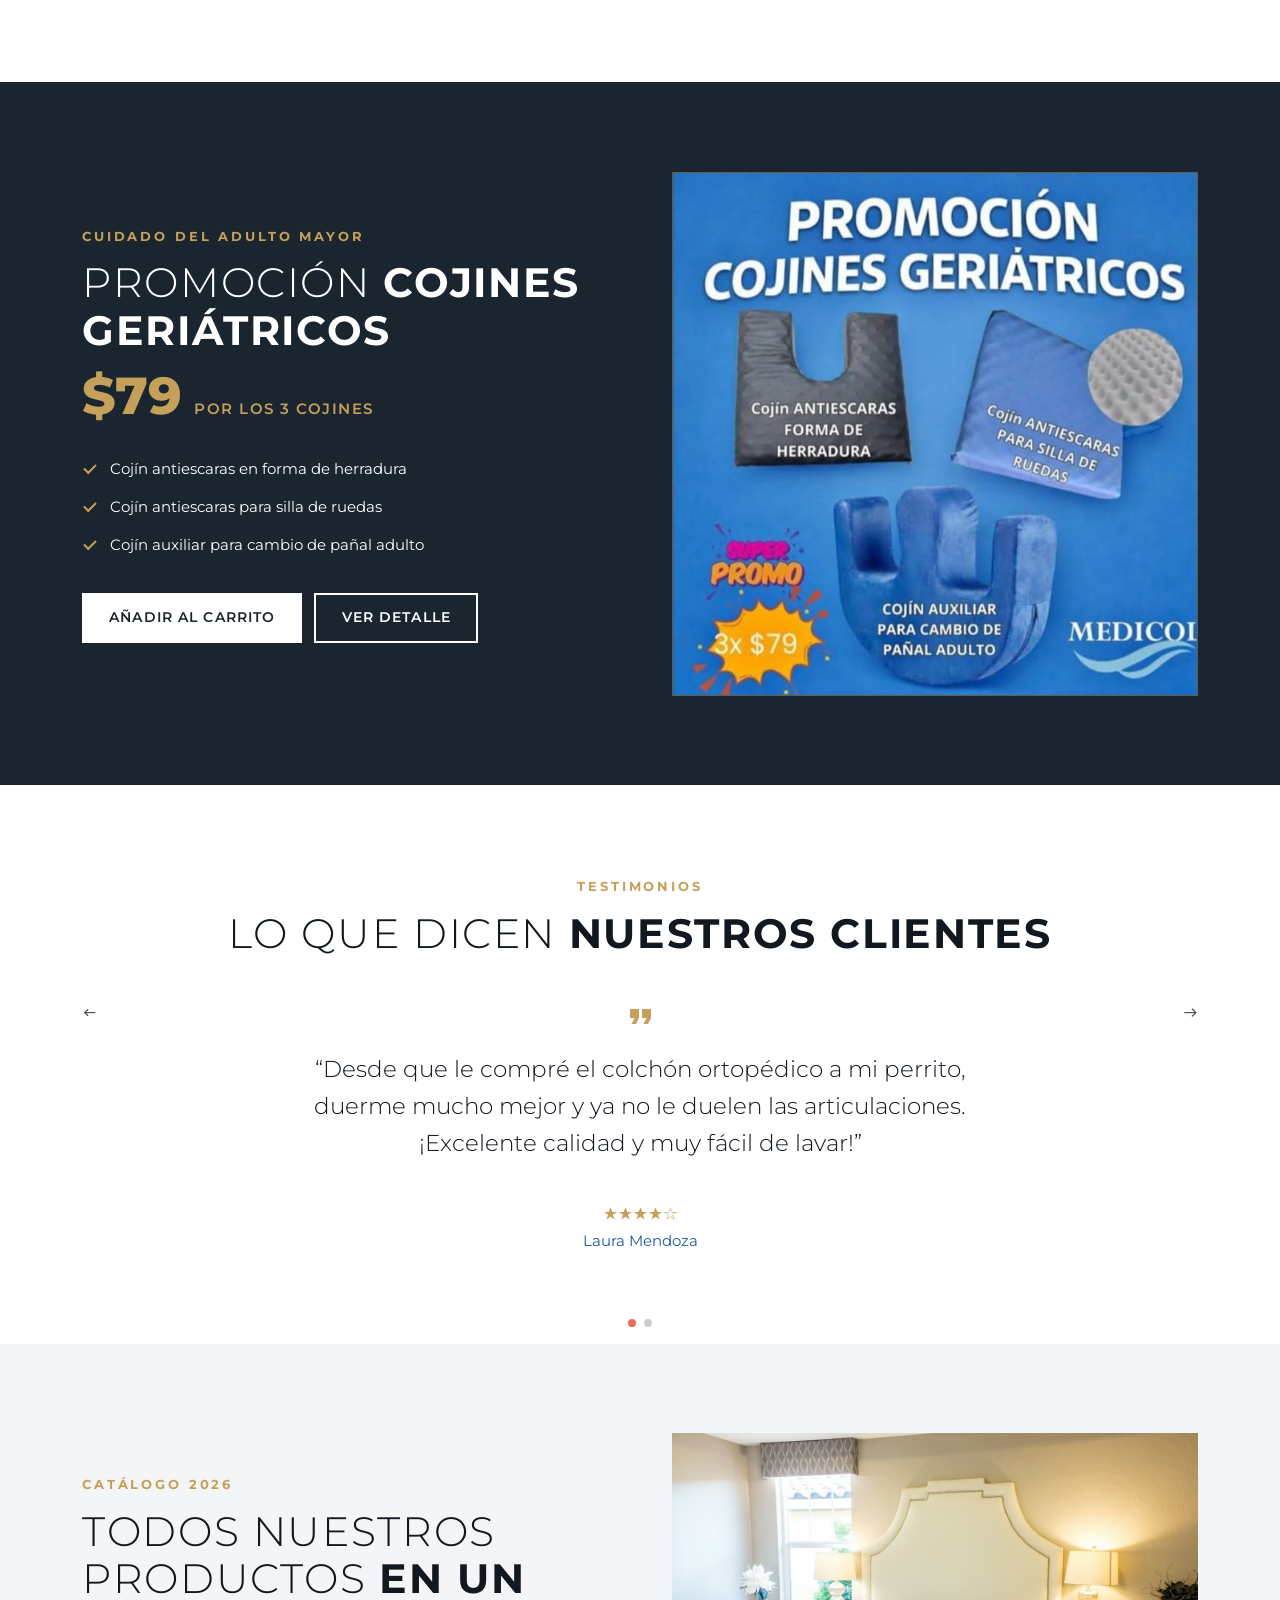
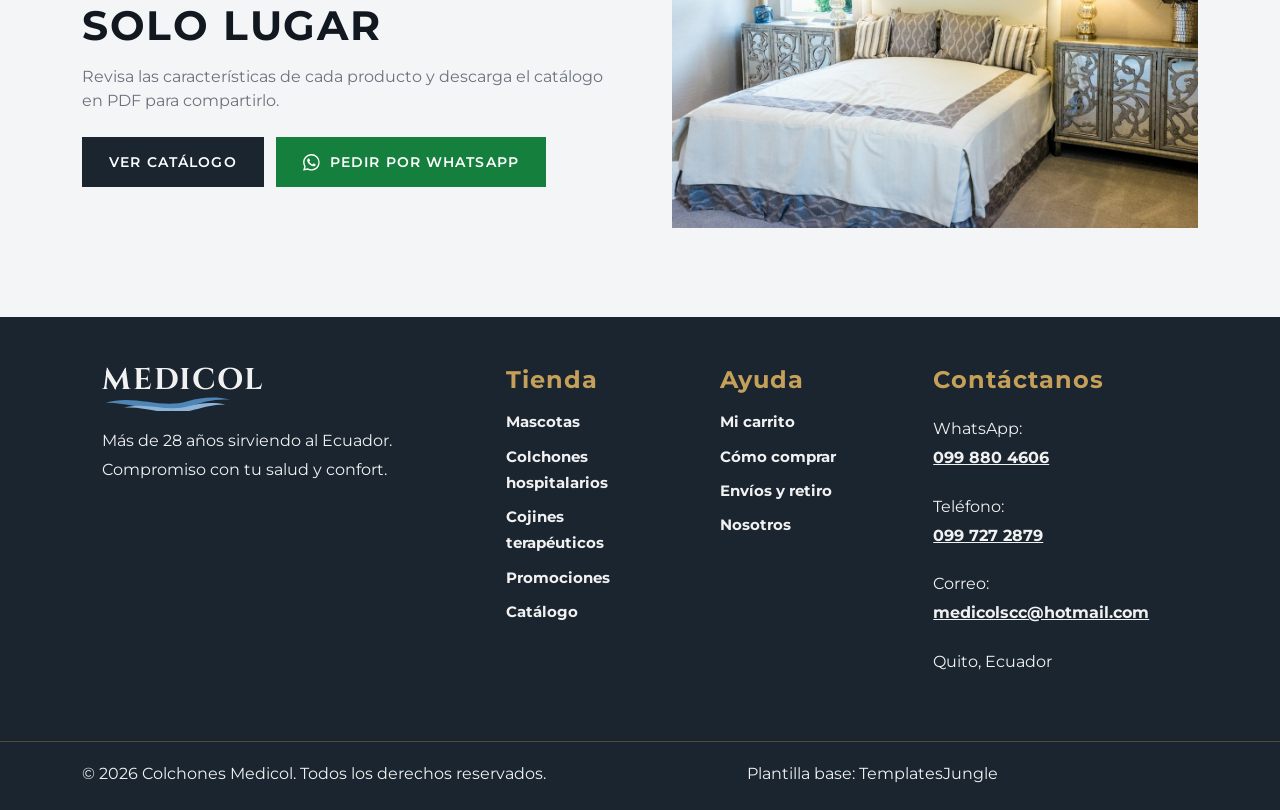
==== commit d2d2d71a: "Tienda completa: páginas, carrito, checkout, modo oscuro y avisos de pedido" ====
--- a/index.html
+++ b/index.html
@@ -1,813 +1,414 @@
-<!DOCTYPE html>
-<html lang="en">
-
-<head>
-  <title>Colchones Medicol - El Mejor Descanso</title>
-  <meta charset="utf-8">
-  <meta http-equiv="X-UA-Compatible" content="IE=edge">
-  <meta name="viewport" content="width=device-width, initial-scale=1.0">
-  <meta name="format-detection" content="telephone=no">
-  <meta name="apple-mobile-web-app-capable" content="yes">
-  <meta name="author" content="Colchones Medicol">
-  <meta name="keywords" content="colchones, perros, mascotas, ortopedicos, descanso">
-  <meta name="description" content="Encuentra el mejor descanso para ti y para tus mascotas con Colchones Medicol. Somos especialistas en colchones ortopédicos para perros.">
-  <link rel="stylesheet" type="text/css" href="css/normalize.css">
-  <link rel="stylesheet" type="text/css" href="fonts/icomoon.css">
-  <link rel="stylesheet" type="text/css" href="css/vendor.css">
-  <!--Bootstrap ================================================== -->
-  <link href="https://cdn.jsdelivr.net/npm/bootstrap@5.3.0-alpha3/dist/css/bootstrap.min.css" rel="stylesheet"
-    integrity="sha384-KK94CHFLLe+nY2dmCWGMq91rCGa5gtU4mk92HdvYe+M/SXH301p5ILy+dN9+nJOZ" crossorigin="anonymous">
-
-  <link rel="stylesheet" type="text/css" href="style.css">
-  <link rel="stylesheet" href="https://cdn.jsdelivr.net/npm/swiper@9/swiper-bundle.min.css" />
-  <link rel="preconnect" href="https://fonts.googleapis.com">
-  <link rel="preconnect" href="https://fonts.gstatic.com" crossorigin>
-  <link href="https://fonts.googleapis.com/css2?family=Montserrat:wght@300;400;500;600;700;800;900&display=swap" rel="stylesheet">
-</head>
-
-<body class="hompage bg-accent-light">
-
-  <header id="header" class=" content-light ">
-    <div class="header-wrap container py-3">
-      <div class="row align-items-center">
-        <div class="primary-nav col-md-5 col-sm-2">
-          <nav class="navbar">
-            <div class="main-menu">
-              <ul class="menu-list  list-unstyled d-flex m-0 ">
-                <li class="menu-itemhome1 dropdown">
-                  <a class="text-uppercase item-anchor dropdown-toggle" href="#" role="button" data-bs-toggle="dropdown"
-                    aria-expanded="false"> Inicio </a>
-                  <ul class="dropdown-menu">
-                    <li class="sub-page pe-0"><a class="text-black text-uppercase dropdown-item" href="index.html">
-                        Página Principal</a></li>
-                  </ul>
-                </li>
-                <li class="menu-itemhome1">
-                  <a href="about-us.html" class="text-uppercase item-anchor">Nosotros</a>
-                </li>
-                <li class="menu-itemhome1 dropdown">
-                  <a class="text-uppercase item-anchor dropdown-toggle" href="#" role="button" data-bs-toggle="dropdown"
-                    aria-expanded="false"> Tienda </a>
-                  <ul class="dropdown-menu">
-                    <li class="sub-page pe-0"><a class="text-black text-uppercase dropdown-item" href="shop.html">Ver Todo</a></li>
-                    <li class="sub-page pe-0"><a class="text-black text-uppercase dropdown-item"
-                        href="single-product.html">Colchones para Perros</a>
-                    </li>
-                  </ul>
-                </li>
-                <li class="menu-itemhome1 dropdown">
-                  <a class="text-uppercase item-anchor dropdown-toggle" href="#" role="button" data-bs-toggle="dropdown"
-                    aria-expanded="false"> Blog </a>
-                  <ul class="dropdown-menu">
-                    <li class="sub-page pe-0"><a class="text-black text-uppercase dropdown-item" href="blog.html">Consejos de Descanso</a></li>
-                  </ul>
-                </li>
-                <li class="menu-itemhome1 dropdown">
-                  <a class="text-uppercase item-anchor dropdown-toggle" href="#" role="button" data-bs-toggle="dropdown"
-                    aria-expanded="false"> Contacto </a>
-                  <ul class="dropdown-menu">
-                    <li class="sub-page pe-0"><a class="text-black text-uppercase dropdown-item"
-                        href="contact.html">Escríbenos</a></li>
-                    <li class="sub-page pe-0"><a class="text-black text-uppercase dropdown-item"
-                        href="cart.html">Carrito</a></li>
-                    <li class="sub-page pe-0"><a class="text-black text-uppercase dropdown-item"
-                        href="checkout.html">Pagar</a></li>
-                  </ul>
-                </li>
-              </ul>
-              <div class="hamburger">
-                <span class="bar"></span>
-                <span class="bar"></span>
-                <span class="bar"></span>
-              </div>
-            </div>
-          </nav>
-        </div>
-        <div class="col-md-2 col-sm-4 brand-block ">
-          <div class="main-logo text-lg-center">
-            <a href="index.html">
-              <h2 class="brand-text m-0" style="font-weight: 900; color: #1A2530; letter-spacing: 2px;">MEDICOL.</h2>
-            </a>
-          </div>
-        </div>
-        <div class="right-block col-md-5 col-sm-4">
-          <nav class="navbar justify-content-end">
-            <div class="user-items">
-              <ul class="list-unstyled content-light d-flex align-items-center m-0">
-                <li>
-                  <i class="icon icon-user"></i>
-                  <a href="my-account.html" class="text-uppercase item-anchor">Acceder</a>
-                </li>
-                <li class="search-item">
-                  <div class="search-bar">
-                    <form action="/action_page.php" class="search-form d-flex no-margin">
-                      <i class="icon icon-search"></i>
-                      <input type="text" placeholder="BUSCAR.." name="search"
-                        class="title-placeholder no-margin text-light ">
-                    </form>
-                  </div>
-                </li>
-                <li>
-                  <a href="#" class="like">
-                    <i class="icon icon-like"></i>
-                    <span>(0)</span>
-                  </a>
-                </li>
-                <li>
-                  <a href="#" class="cart for-buy">
-                    <i class="icon icon-shopping-cart"></i>
-                    <span>(0)</span>
-                  </a>
-                </li>
-              </ul>
-            </div>
-          </nav>
-        </div>
-      </div>
-    </div>
-  </header>
-  <section id="billboard" class="padding-large no-padding-top position-relative">
-    <div class="image-holder">
-      <img src="https://images.unsplash.com/photo-1587300003388-59208cc962cb?ixlib=rb-4.0.3&auto=format&fit=crop&w=1920&q=80" alt="Perro descansando en colchón premium" class="banner-image" style="width: 100%; object-fit: cover; max-height: 85vh; opacity: 0.75;">
-    </div>
-    <div class="banner-content content-light style1 text-center col-md-6">
-      <h2 class="banner-title">
-        Compromiso con tu salud y confort.
-      </h2>
-      <div class="btn-center">
-        <a href="#" class="btn btn-medium btn-light">Comprar Ahora</a>
-      </div>
-    </div>
-  </section>
-  <section id="company-services">
-    <div class="container my-5">
-      <div class="row">
-        <div class="icon-box-wrapper d-flex flex-wrap justify-content-between">
-          <div class="icon-box text-center col-md-3 col-sm-12">
-            <div class="content-box border-top border-bottom">
-              <div class="icon-box-icon">
-                <i class="icon icon-shipping"></i>
-              </div>
-              <div class="icon-content">
-                <h3 class="no-margin">Envío rápido</h3>
-                <p>Envíos dentro de la ciudad en menos de 5 días</p>
-              </div>
-            </div>
-          </div>
-          <div class="icon-box text-center col-md-3 col-sm-12">
-            <div class="content-box border-top border-bottom">
-              <div class="icon-box-icon">
-                <i class="icon icon-store"></i>
-              </div>
-              <div class="icon-content">
-                <h3 class="no-margin">Recogida en tienda</h3>
-                <p>Tenemos la opción de recoger directamente en tienda.</p>
-              </div>
-            </div>
-          </div>
-          <div class="icon-box text-center col-md-3 col-sm-12">
-            <div class="content-box border-top border-bottom">
-              <div class="icon-box-icon">
-                <i class="icon icon-package"></i>
-              </div>
-              <div class="icon-content">
-                <h3 class="no-margin">Empaque seguro</h3>
-                <p>Garantizamos el mejor empaque para nuestros colchones.</p>
-              </div>
-            </div>
-          </div>
-        </div>
-      </div>
-    </div>
-  </section>
-  <section id="fashion-trending" class="product-store padding-large position-relative overflow-hidden">
-    <div class="container mb-5">
-      <div class="section-header text-center">
-        <h2 class="section-title">Productos Destacados</h2>
-        <p>Descubre nuestros colchones estrella para mascotas.</p>
-      </div>
-      <div class="row">
-        <div class="swiper product-swiper">
-          <div class="swiper-wrapper">
-            <div class="swiper-slide">
-              <div class="product-item position-relative">
-                <div class="image-holder">
-                  <img src="images/product-item1.jpg" alt="product-item" class="product-image">
-                </div>
-                <div class="cart-concern">
-                  <div class="cart-button d-flex flex-wrap">
-                    <div class="btn-left">
-                      <a href="#" class="btn btn-medium btn-light">Añadir al Carrito</a>
-                    </div>
-                    <button type="button" class="btn btn-light wishlist-btn">
-                      <i class="icon icon-like"></i>
-                    </button>
-                    <button type="button" class="btn btn-light view-btn d-flex">
-                      <i class="icon icon-crop"></i>
-                    </button>
-                  </div>
-                </div>
-                <div class="product-detail text-center">
-                  <h3 class="product-title">
-                    <a href="#">Colchón Perros Pequeños (70x50cm)</a>
-                  </h3>
-                  <span class="item-price text-primary">$43.00</span>
-                </div>
-              </div>
-            </div>
-            <div class="swiper-slide">
-              <div class="product-item position-relative">
-                <div class="image-holder">
-                  <img src="images/product-item2.jpg" alt="product-item" class="product-image">
-                </div>
-                <div class="cart-concern">
-                  <div class="cart-button d-flex flex-wrap">
-                    <div class="btn-left">
-                      <a href="#" class="btn btn-medium btn-light">Añadir al Carrito</a>
-                    </div>
-                    <button type="button" class="btn btn-light wishlist-btn">
-                      <i class="icon icon-like"></i>
-                    </button>
-                    <button type="button" class="btn btn-light view-btn d-flex">
-                      <i class="icon icon-crop"></i>
-                    </button>
-                  </div>
-                </div>
-                <div class="product-detail text-center">
-                  <h3 class="product-title">
-                    <a href="#">Colchón Perros Medianos (100x70cm)</a>
-                  </h3>
-                  <span class="item-price text-primary">$55.00</span>
-                </div>
-              </div>
-            </div>
-            <div class="swiper-slide">
-              <div class="product-item position-relative">
-                <div class="image-holder">
-                  <img src="images/product-item3.jpg" alt="product-item" class="product-image">
-                </div>
-                <div class="cart-concern">
-                  <div class="cart-button d-flex flex-wrap">
-                    <div class="btn-left">
-                      <a href="#" class="btn btn-medium btn-light">Añadir al Carrito</a>
-                    </div>
-                    <button type="button" class="btn btn-light wishlist-btn">
-                      <i class="icon icon-like"></i>
-                    </button>
-                    <button type="button" class="btn btn-light view-btn d-flex">
-                      <i class="icon icon-crop"></i>
-                    </button>
-                  </div>
-                </div>
-                <div class="product-detail text-center">
-                  <h3 class="product-title">
-                    <a href="#">Colchón Perros Grandes (100x90cm)</a>
-                  </h3>
-                  <span class="item-price text-primary">$72.00</span>
-                </div>
-              </div>
-            </div>
-            <div class="swiper-slide">
-              <div class="product-item position-relative">
-                <div class="image-holder">
-                  <img src="images/product-item4.jpg" alt="product-item" class="product-image">
-                </div>
-                <div class="cart-concern">
-                  <div class="cart-button d-flex flex-wrap">
-                    <div class="btn-left">
-                      <a href="#" class="btn btn-medium btn-light">Añadir al Carrito</a>
-                    </div>
-                    <button type="button" class="btn btn-light wishlist-btn">
-                      <i class="icon icon-like"></i>
-                    </button>
-                    <button type="button" class="btn btn-light view-btn d-flex">
-                      <i class="icon icon-crop"></i>
-                    </button>
-                  </div>
-                </div>
-                <div class="product-detail text-center">
-                  <h3 class="product-title">
-                    <a href="#">Colchón Perros Más Grandes (120x100)</a>
-                  </h3>
-                  <span class="item-price text-primary">$109.00</span>
-                </div>
-              </div>
-            </div>
-            <div class="swiper-slide">
-              <div class="product-item position-relative">
-                <div class="image-holder">
-                  <img src="images/product-item5.jpg" alt="product-item" class="product-image">
-                </div>
-                <div class="cart-concern">
-                  <div class="cart-button d-flex flex-wrap">
-                    <div class="btn-left">
-                      <a href="#" class="btn btn-medium btn-light">Añadir al Carrito</a>
-                    </div>
-                    <button type="button" class="btn btn-light wishlist-btn">
-                      <i class="icon icon-like"></i>
-                    </button>
-                    <button type="button" class="btn btn-light view-btn d-flex">
-                      <i class="icon icon-crop"></i>
-                    </button>
-                  </div>
-                </div>
-                <div class="product-detail text-center">
-                  <h3 class="product-title">
-                    <a href="#">Colchón para Gatos (50x40cm)</a>
-                  </h3>
-                  <span class="item-price text-primary">$32.00</span>
-                </div>
-              </div>
-            </div>
-          </div>
-        </div>
-        <div class="swiper-button swiper-button-next"></div>
-        <div class="swiper-button swiper-button-prev"></div>
-        <div class="btn-center">
-          <a href="shop.html" class="btn btn-medium btn-black">Ver Catálogo</a>
-        </div>
-      </div>
-    </div>
-    <div class="swiper-pagination"></div>
-  </section>
-  <section id="videos">
-    <div class="video-item position-relative">
-      <div class="video-player">
-        <img src="images/video-item.jpg" alt="video" class="video-image">
-        <a href="https://www.youtube.com/embed/rhcjYIPgpt8">
-          <i class="icon icon-play"></i>
-        </a>
-      </div>
-    </div>
-  </section>
-  <section id="testimonials" class="position-relative padding-large">
-    <div class="container mt-5">
-      <div class="row pt-5">
-        <div class="review-content">
-          <i class="icon-arrow icon-arrow-left"></i>
-          <div class="swiper testimonial-swiper">
-            <div class="swiper-wrapper">
-              <div class="swiper-slide text-center d-flex justify-content-center">
-                <div class="review-item col-md-8">
-                  <i class="icon icon-review"></i>
-                  <blockquote>“Desde que le compré el colchón ortopédico a mi perrito, duerme mucho mejor y ya no le duelen las articulaciones. ¡Excelente calidad y muy fácil de lavar!”</blockquote>
-                  <div class="rating-star">
-                    <i class="icon icon-star"></i>
-                    <i class="icon icon-star"></i>
-                    <i class="icon icon-star"></i>
-                    <i class="icon icon-star"></i>
-                    <i class="icon icon-star-line"></i>
-                  </div>
-                  <div class="author-detail">
-                    <div class="name text-primary">Laura Mendoza</div>
-                  </div>
-                </div>
-              </div>
-              <div class="swiper-slide text-center d-flex justify-content-center">
-                <div class="review-item col-md-8">
-                  <i class="icon icon-review"></i>
-                  <blockquote>“Compré un colchón matrimonial para nosotros y una cama nido para nuestra mascota. Ambos son increíblemente cómodos. El envío fue rapidísimo y la atención excelente.”</blockquote>
-                  <div class="rating-star">
-                    <i class="icon icon-star"></i>
-                    <i class="icon icon-star"></i>
-                    <i class="icon icon-star"></i>
-                    <i class="icon icon-star"></i>
-                    <i class="icon icon-star-line"></i>
-                  </div>
-                  <div class="author-detail">
-                    <div class="name text-primary">Carlos Ruiz</div>
-                  </div>
-                </div>
-              </div>
-            </div>
-          </div>
-          <i class="icon-arrow icon-arrow-right"></i>
-        </div>
-      </div>
-    </div>
-    <div class="swiper-pagination"></div>
-  </section>
-  <section id="new-arrivals" class="product-store padding-large position-relative overflow-hidden">
-    <div class="container mb-5">
-      <div class="section-header text-center">
-        <h2 class="section-title">Nuevos Ingresos</h2>
-        <p>Los modelos más recientes de colchones para ti y tu mascota.</p>
-      </div>
-      <div class="row">
-        <div class="swiper product-swiper">
-          <div class="swiper-wrapper">
-            <div class="swiper-slide">
-              <div class="product-item position-relative">
-                <div class="image-holder">
-                  <img src="images/product-item9.jpg" alt="product-item" class="product-image">
-                </div>
-                <div class="cart-concern">
-                  <div class="cart-button d-flex flex-wrap">
-                    <div class="btn-left">
-                      <a href="#" class="btn btn-medium btn-light">Añadir al Carrito</a>
-                    </div>
-                    <button type="button" class="btn btn-light wishlist-btn">
-                      <i class="icon icon-like"></i>
-                    </button>
-                    <button type="button" class="btn btn-light view-btn 
-                          d-flex">
-                      <i class="icon icon-crop"></i>
-                    </button>
-                  </div>
-                </div>
-                <div class="product-detail text-center">
-                  <h3 class="product-title">
-                    <a href="#">Colchón Hosp. Antiescaras (200x90cm)</a>
-                  </h3>
-                  <span class="item-price text-primary">$137.00</span>
-                </div>
-              </div>
-            </div>
-            <div class="swiper-slide">
-              <div class="product-item position-relative">
-                <div class="image-holder">
-                  <img src="images/product-item6.jpg" alt="product-item" class="product-image">
-                </div>
-                <div class="cart-concern">
-                  <div class="cart-button d-flex flex-wrap">
-                    <div class="btn-left">
-                      <a href="#" class="btn btn-medium btn-light">Añadir al Carrito</a>
-                    </div>
-                    <button type="button" class="btn btn-light wishlist-btn">
-                      <i class="icon icon-like"></i>
-                    </button>
-                    <button type="button" class="btn btn-light view-btn 
-                          d-flex">
-                      <i class="icon icon-crop"></i>
-                    </button>
-                  </div>
-                </div>
-                <div class="product-detail text-center">
-                  <h3 class="product-title">
-                    <a href="#">Colchón Ortopédico Articulado (200x90cm)</a>
-                  </h3>
-                  <span class="item-price text-primary">$147.00</span>
-                </div>
-              </div>
-            </div>
-            <div class="swiper-slide">
-              <div class="product-item position-relative">
-                <div class="image-holder">
-                  <img src="images/product-item7.jpg" alt="product-item" class="product-image">
-                </div>
-                <div class="cart-concern">
-                  <div class="cart-button d-flex flex-wrap">
-                    <div class="btn-left">
-                      <a href="#" class="btn btn-medium btn-light">Añadir al Carrito</a>
-                    </div>
-                    <button type="button" class="btn btn-light wishlist-btn">
-                      <i class="icon icon-like"></i>
-                    </button>
-                    <button type="button" class="btn btn-light view-btn 
-                          d-flex">
-                      <i class="icon icon-crop"></i>
-                    </button>
-                  </div>
-                </div>
-                <div class="product-detail text-center">
-                  <h3 class="product-title">
-                    <a href="#">Cojín Antiescaras Silla Ruedas</a>
-                  </h3>
-                  <span class="item-price text-primary">$17.00</span>
-                </div>
-              </div>
-            </div>
-            <div class="swiper-slide">
-              <div class="product-item position-relative">
-                <div class="image-holder">
-                  <img src="images/product-item8.jpg" alt="product-item" class="product-image">
-                </div>
-                <div class="cart-concern">
-                  <div class="cart-button d-flex flex-wrap">
-                    <div class="btn-left">
-                      <a href="#" class="btn btn-medium btn-light">Añadir al Carrito</a>
-                    </div>
-                    <button type="button" class="btn btn-light wishlist-btn">
-                      <i class="icon icon-like"></i>
-                    </button>
-                    <button type="button" class="btn btn-light view-btn 
-                          d-flex">
-                      <i class="icon icon-crop"></i>
-                    </button>
-                  </div>
-                </div>
-                <div class="product-detail text-center">
-                  <h3 class="product-title">
-                    <a href="#">Cojín BBL Pos Cirugía Glúteos</a>
-                  </h3>
-                  <span class="item-price text-primary">$29.00</span>
-                </div>
-              </div>
-            </div>
-            <div class="swiper-slide">
-              <div class="product-item position-relative">
-                <div class="image-holder">
-                  <img src="images/product-item10.jpg" alt="product-item" class="product-image">
-                </div>
-                <div class="cart-concern">
-                  <div class="cart-button d-flex flex-wrap">
-                    <div class="btn-left">
-                      <a href="#" class="btn btn-medium btn-light">Añadir al Carrito</a>
-                    </div>
-                    <button type="button" class="btn btn-light wishlist-btn">
-                      <i class="icon icon-like"></i>
-                    </button>
-                    <button type="button" class="btn btn-light view-btn 
-                          d-flex">
-                      <i class="icon icon-crop"></i>
-                    </button>
-                  </div>
-                </div>
-                <div class="product-detail text-center">
-                  <h3 class="product-title">
-                    <a href="#">Cojín Antirreflujo (60x60x35cm)</a>
-                  </h3>
-                  <span class="item-price text-primary">$47.00</span>
-                </div>
-              </div>
-            </div>
-          </div>
-        </div>
-        <div class="swiper-button swiper-button-next"></div>
-        <div class="swiper-button swiper-button-prev"></div>
-        <div class="btn-center">
-          <a href="#" class="btn btn-medium btn-black">Ver Catálogo</a>
-        </div>
-      </div>
-    </div>
-    <div class="swiper-pagination1"></div>
-  </section>
-  <section id="categories" class="overflow-hidden">
-    <div class="full-width-container d-flex flex-wrap">
-      <div class="category-item left-block col-md-6 col-sm-12 no-padding-left position-relative" style="min-height: 500px;">
-        <div class="image-holder" style="position:absolute; top:0; left:0; right:0; bottom:0;">
-          <img src="https://images.unsplash.com/photo-1583337130417-3346a1be7dee?ixlib=rb-4.0.3&auto=format&fit=crop&w=900&q=80" alt="Camas para perros" style="width:100%; height:100%; object-fit:cover; display:block;">
-        </div>
-        <div class="category-content content-light">
-          <h3 class="category-title">Camas para Perros</h3>
-          <div class="btn-left">
-            <a href="#" class="btn btn-medium btn-light">Ver Colección</a>
-          </div>
-        </div>
-      </div>
-      <div class="right-block col-md-6 col-sm-12 no-padding-right d-flex flex-column">
-        <div class="category-item top-block position-relative" style="flex:1; min-height:250px;">
-          <div class="image-holder" style="position:absolute; top:0; left:0; right:0; bottom:0;">
-            <img src="https://images.unsplash.com/photo-1505693314120-0d443867891c?ixlib=rb-4.0.3&auto=format&fit=crop&w=900&q=80" alt="Colchones ortopédicos" style="width:100%; height:100%; object-fit:cover; display:block;">
-          </div>
-          <div class="category-content content-light">
-            <h3 class="category-title">Colchones Ortopédicos</h3>
-            <div class="btn-left">
-              <a href="#" class="btn btn-medium btn-outline-light">Comprar Ahora</a>
-            </div>
-          </div>
-        </div>
-        <div class="category-item bottom-block position-relative" style="flex:1; min-height:250px;">
-          <div class="image-holder" style="position:absolute; top:0; left:0; right:0; bottom:0;">
-            <img src="https://images.unsplash.com/photo-1584100936595-c0654b55a2e2?ixlib=rb-4.0.3&auto=format&fit=crop&w=900&q=80" alt="Accesorios de descanso" style="width:100%; height:100%; object-fit:cover; display:block;">
-          </div>
-          <div class="category-content content-light">
-            <h3 class="category-title">Accesorios de Descanso</h3>
-            <div class="btn-left">
-              <a href="#" class="btn btn-medium btn-outline-light">Comprar Ahora</a>
-            </div>
-          </div>
-        </div>
-      </div>
-    </div>
-  </section>
-  <section id="latest-blog" class="padding-large overflow-hidden">
-    <div class="container">
-      <div class="row">
-        <div class="section-header text-center">
-          <h2 class="section-title">Nuestro Blog</h2>
-          <p>Lee nuestras noticias y consejos de descanso</p>
-        </div>
-        <div class="row d-flex flex-wrap">
-          <article class="col-md-4 post-item">
-            <div class="image-holder">
-              <a href="single-post.html">
-                <img src="https://images.unsplash.com/photo-1601758228041-f3b2795255f1?ixlib=rb-4.0.3&auto=format&fit=crop&w=600&h=400&q=80" alt="Perro en su cama" class="post-image" style="width:100%; height:250px; object-fit:cover;">
-              </a>
-            </div>
-            <div class="post-content">
-              <div class="post-header text-center">
-                <h3 class="post-title">
-                  <a href="single-post.html">Cómo elegir el colchón ideal para tu perro</a>
-                </h3>
-                <p>Consejos prácticos para mejorar el sueño y calidad de vida de tu mascota.</p>
-              </div>
-            </div>
-          </article>
-          <article class="col-md-4 post-item">
-            <div class="image-holder">
-              <a href="single-post.html">
-                <img src="https://images.unsplash.com/photo-1631049307264-da0ec9d70304?ixlib=rb-4.0.3&auto=format&fit=crop&w=600&h=400&q=80" alt="Colchón ortopédico" class="post-image" style="width:100%; height:250px; object-fit:cover;">
-              </a>
-            </div>
-            <div class="post-content">
-              <div class="post-header text-center">
-                <h3 class="post-title">
-                  <a href="single-post.html">Beneficios de los colchones ortopédicos</a>
-                </h3>
-                <p>Por qué deberías considerar cambiar tu viejo colchón por uno ortopédico.</p>
-              </div>
-            </div>
-          </article>
-          <article class="col-md-4 post-item">
-            <div class="image-holder">
-              <a href="single-post.html">
-                <img src="https://images.unsplash.com/photo-1544568100-847a948585b9?ixlib=rb-4.0.3&auto=format&fit=crop&w=600&h=400&q=80" alt="Hábitos de sueño" class="post-image" style="width:100%; height:250px; object-fit:cover;">
-              </a>
-            </div>
-            <div class="post-content">
-              <div class="post-header text-center">
-                <h3 class="post-title">
-                  <a href="single-post.html">Hábitos de sueño saludables</a>
-                </h3>
-                <p>Descubre las rutinas que te ayudarán a descansar como nunca antes.</p>
-              </div>
-            </div>
-          </article>
-        </div>
-        <div class="btn-center">
-          <a href="#" class="btn btn-medium btn-black">Leer Todo</a>
-        </div>
-      </div>
-    </div>
-  </section>
-
-  <section id="instagram" class="padding-large overflow-hidden">
-    <div class="container-fluid px-4">
-      <div class="row">
-        <div class="section-header text-center">
-          <h2 class="section-title">Síguenos en Instagram</h2>
-        </div>
-        <div class="row g-2 justify-content-center">
-          <figure class="instagram-item col p-1 m-0">
-            <a href="#" class="d-block overflow-hidden">
-              <img src="https://images.unsplash.com/photo-1587300003388-59208cc962cb?ixlib=rb-4.0.3&auto=format&fit=crop&w=600&h=600&q=80" alt="Instagram Medicol" class="insta-image" style="width:100%; aspect-ratio:1/1; object-fit:cover;">
-            </a>
-          </figure>
-          <figure class="instagram-item col p-1 m-0">
-            <a href="#" class="d-block overflow-hidden">
-              <img src="https://images.unsplash.com/photo-1601758228041-f3b2795255f1?ixlib=rb-4.0.3&auto=format&fit=crop&w=600&h=600&q=80" alt="Instagram Medicol" class="insta-image" style="width:100%; aspect-ratio:1/1; object-fit:cover;">
-            </a>
-          </figure>
-          <figure class="instagram-item col p-1 m-0">
-            <a href="#" class="d-block overflow-hidden">
-              <img src="https://images.unsplash.com/photo-1583511655857-d19b40a7a54e?ixlib=rb-4.0.3&auto=format&fit=crop&w=600&h=600&q=80" alt="Instagram Medicol" class="insta-image" style="width:100%; aspect-ratio:1/1; object-fit:cover;">
-            </a>
-          </figure>
-          <figure class="instagram-item col p-1 m-0">
-            <a href="#" class="d-block overflow-hidden">
-              <img src="https://images.unsplash.com/photo-1544568100-847a948585b9?ixlib=rb-4.0.3&auto=format&fit=crop&w=600&h=600&q=80" alt="Instagram Medicol" class="insta-image" style="width:100%; aspect-ratio:1/1; object-fit:cover;">
-            </a>
-          </figure>
-          <figure class="instagram-item col p-1 m-0">
-            <a href="#" class="d-block overflow-hidden">
-              <img src="https://images.unsplash.com/photo-1518717758536-85ae29035b6d?ixlib=rb-4.0.3&auto=format&fit=crop&w=600&h=600&q=80" alt="Instagram Medicol" class="insta-image" style="width:100%; aspect-ratio:1/1; object-fit:cover;">
-            </a>
-          </figure>
-        </div>
-      </div>
-    </div>
-  </section>
-  <footer id="footer" class="overflow-hidden">
-    <div class="container mt-5">
-      <div class="row">
-        <div class="footer-top-area">
-          <div class="row d-flex flex-wrap justify-content-between">
-            <div class="col-lg-3 col-sm-6">
-              <div class="footer-menu menu-001">
-                <div class="main-logo text-lg-center">
-          <a href="index.html">
-            <h2 class="brand-text m-0" style="font-weight: 900; color: #C5A059; letter-spacing: 2px;">MEDICOL.</h2>
-          </a>
-        </div>
-                <p>Más de 28 años sirviendo al Ecuador. Compromiso con tu salud y confort.</p>
-                <div
-                  class="newsletter-button d-flex flex-wrap align-items-center justify-content-between border-bottom widget-menu">
-                  <input type="text" name="Subscribe" placeholder="Ingresa tu correo electrónico...">
-                  <a href="#">
-                    <i class="icon icon-send"></i>
-                  </a>
-                </div>
-                <div class="social-links">
-                  <ul class="d-flex list-unstyled">
-                    <li>
-                      <a href="#">
-                        <i class="icon icon-facebook"></i>
-                      </a>
-                    </li>
-                    <li>
-                      <a href="#">
-                        <i class="icon icon-twitter"></i>
-                      </a>
-                    </li>
-                    <li>
-                      <a href="#">
-                        <i class="icon icon-instagram1"></i>
-                      </a>
-                    </li>
-                    <li>
-                      <a href="#">
-                        <i class="icon icon-youtube"></i>
-                      </a>
-                    </li>
-                    <li>
-                      <a href="#">
-                        <i class="icon icon-behance"></i>
-                      </a>
-                    </li>
-                  </ul>
-                </div>
-              </div>
-            </div>
-            <div class="col-lg-2 col-sm-6">
-              <div class="footer-menu menu-002">
-                <h5 class="widget-title">Enlaces Rápidos</h5>
-                <ul class="menu-list list-unstyled text-uppercase">
-                  <li class="menu-item">
-                    <a href="#">Inicio</a>
-                  </li>
-                  <li class="menu-item">
-                    <a href="#">Nosotros</a>
-                  </li>
-                  <li class="menu-item">
-                    <a href="#">Tienda</a>
-                  </li>
-                  <li class="menu-item">
-                    <a href="#">Blog</a>
-                  </li>
-                  <li class="menu-item">
-                    <a href="#">Contacto</a>
-                  </li>
-                </ul>
-              </div>
-            </div>
-            <div class="col-lg-3 col-sm-6">
-              <div class="footer-menu text-uppercase menu-003">
-                <h5 class="widget-title">Ayuda e Información</h5>
-                <ul class="menu-list list-unstyled">
-                  <li class="menu-item">
-                    <a href="#">Rastrea tu Pedido</a>
-                  </li>
-                  <li class="menu-item">
-                    <a href="#">Políticas de Devolución</a>
-                  </li>
-                  <li class="menu-item">
-                    <a href="#">Envíos y Entregas</a>
-                  </li>
-                  <li class="menu-item">
-                    <a href="#">Contáctanos</a>
-                  </li>
-                  <li class="menu-item">
-                    <a href="#">Preguntas Frecuentes</a>
-                  </li>
-                </ul>
-              </div>
-            </div>
-            <div class="col-lg-3 col-sm-6">
-              <div class="footer-menu contact-item menu-004">
-                <h5 class="widget-title">Contáctanos</h5>
-                <p>¿Tienes preguntas o sugerencias? <a href="mailto:medicolscc@hotmail.com">medicolscc@hotmail.com</a>
-                </p>
-                <p>¿Necesitas soporte? Llámanos. <a href="tel:0997272879">099 727 2879</a>
-                </p>
-                <p>📍 Quito, Ecuador</p>
-              </div>
-            </div>
-          </div>
-        </div>
-      </div>
-    </div>
-    <hr>
-  </footer>
-
-
-
-  <!-- script ================================================== -->
-  <script src="js/jquery-1.11.0.min.js"></script>
-  <script src="js/plugins.js"></script>
-  <script src="js/script.js"></script>
-
-  <!-- Bootstarp script ================================================== -->
-  <script src="https://cdn.jsdelivr.net/npm/bootstrap@5.3.0-alpha3/dist/js/bootstrap.bundle.min.js"
-    integrity="sha384-ENjdO4Dr2bkBIFxQpeoTz1HIcje39Wm4jDKdf19U8gI4ddQ3GYNS7NTKfAdVQSZe"
-    crossorigin="anonymous"></script>
-
-  <!-- <script src="https://code.jquery.com/jquery-3.5.1.slim.min.js" integrity="sha384-DfXdz2htPH0lsSSs5nCTpuj/zy4C+OGpamoFVy38MVBnE+IbbVYUew+OrCXaRkfj" crossorigin="anonymous"></script> -->
-  <!-- <script src="https://cdn.jsdelivr.net/npm/bootstrap@4.5.3/dist/js/bootstrap.bundle.min.js" integrity="sha384-ho+j7jyWK8fNQe+A12Hb8AhRq26LrZ/JpcUGGOn+Y7RsweNrtN/tE3MoK7ZeZDyx" crossorigin="anonymous"></script> -->
-
-  <script src="https://cdn.jsdelivr.net/npm/swiper/swiper-bundle.min.js"></script>
-
-
-</body>
-
-</html>+<!DOCTYPE html>
+<html lang="es">
+
+<head>
+  <meta charset="utf-8">
+  <meta name="viewport" content="width=device-width, initial-scale=1">
+  <title>Colchones Medicol | Colchones para mascotas, ortopédicos y hospitalarios en Quito</title>
+  <meta name="description" content="Colchones para mascotas, colchones ortopédicos y hospitalarios, y cojines terapéuticos. Más de 28 años en Ecuador. Envíos en Quito y retiro en tienda.">
+  <meta name="author" content="Colchones Medicol">
+  <meta name="theme-color" content="#1A2530">
+  <meta name="format-detection" content="telephone=no">
+  <meta property="og:type" content="website">
+  <meta property="og:locale" content="es_EC">
+  <meta property="og:site_name" content="Colchones Medicol">
+  <meta property="og:title" content="Colchones Medicol | Colchones para mascotas, ortopédicos y hospitalarios en Quito">
+  <meta property="og:description" content="Colchones para mascotas, colchones ortopédicos y hospitalarios, y cojines terapéuticos. Más de 28 años en Ecuador. Envíos en Quito y retiro en tienda.">
+  <link rel="icon" href="images/favicon.svg" type="image/svg+xml">
+  <meta name="color-scheme" content="light dark">
+  <script>
+    (function () {
+      var d = document.documentElement, t;
+      d.classList.add("js");
+      try { t = localStorage.getItem("medicol-tema"); } catch (e) {}
+      if (t !== "dark" && t !== "light") {
+        t = window.matchMedia && window.matchMedia("(prefers-color-scheme: dark)").matches ? "dark" : "light";
+      }
+      d.setAttribute("data-theme", t);
+      d.setAttribute("data-bs-theme", t);
+    })();
+  </script>
+
+  <link rel="preconnect" href="https://fonts.googleapis.com">
+  <link rel="preconnect" href="https://fonts.gstatic.com" crossorigin>
+  <link href="https://fonts.googleapis.com/css2?family=Cinzel:wght@700&family=Montserrat:wght@300;400;500;600;700;800&display=swap" rel="stylesheet">
+  <link rel="stylesheet" href="css/normalize.css">
+  <link rel="stylesheet" href="fonts/icomoon.css">
+  <link href="https://cdn.jsdelivr.net/npm/bootstrap@5.3.3/dist/css/bootstrap.min.css" rel="stylesheet"
+    integrity="sha384-QWTKZyjpPEjISv5WaRU9OFeRpok6YctnYmDr5pNlyT2bRjXh0JMhjY6hW+ALEwIH" crossorigin="anonymous">
+  <link rel="stylesheet" href="https://cdn.jsdelivr.net/npm/swiper@9.4.1/swiper-bundle.min.css">
+  <link rel="stylesheet" href="style.css">
+  <link rel="stylesheet" href="css/medicol.css">
+</head>
+
+<body data-page="inicio">
+  <svg xmlns="http://www.w3.org/2000/svg" class="mc-sprite" aria-hidden="true" focusable="false">
+    <symbol id="mc-wa" viewBox="0 0 24 24"><path d="M17.472 14.382c-.297-.149-1.758-.867-2.03-.967-.273-.099-.471-.148-.67.15-.197.297-.767.966-.94 1.164-.173.199-.347.223-.644.075-.297-.15-1.255-.463-2.39-1.475-.883-.788-1.48-1.761-1.653-2.059-.173-.297-.018-.458.13-.606.134-.133.298-.347.446-.52.149-.174.198-.298.298-.497.099-.198.05-.371-.025-.52-.075-.149-.669-1.612-.916-2.207-.242-.579-.487-.5-.669-.51-.173-.008-.371-.01-.57-.01-.198 0-.52.074-.792.372-.272.297-1.04 1.016-1.04 2.479 0 1.462 1.065 2.875 1.213 3.074.149.198 2.096 3.2 5.077 4.487.709.306 1.262.489 1.694.625.712.227 1.36.195 1.871.118.571-.085 1.758-.719 2.006-1.413.248-.694.248-1.289.173-1.413-.074-.124-.272-.198-.57-.347m-5.421 7.403h-.004a9.87 9.87 0 01-5.031-1.378l-.361-.214-3.741.982.998-3.648-.235-.374a9.86 9.86 0 01-1.51-5.26c.001-5.45 4.436-9.884 9.888-9.884 2.64 0 5.122 1.03 6.988 2.898a9.825 9.825 0 012.893 6.994c-.003 5.45-4.437 9.884-9.885 9.884m8.413-18.297A11.815 11.815 0 0012.05 0C5.495 0 .16 5.335.157 11.892c0 2.096.547 4.142 1.588 5.945L.057 24l6.305-1.654a11.882 11.882 0 005.683 1.448h.005c6.554 0 11.89-5.335 11.893-11.893a11.821 11.821 0 00-3.48-8.413Z"/></symbol>
+    <symbol id="mc-wave" viewBox="0 0 160 22"><path d="M4 12C38 1 70 20 104 10c18-5 34-6 52-2-20-1-34 3-52 9C70 28 40 12 4 12Z" fill="#4E86B8"/><path d="M26 18c28-8 52 6 80-2 14-4 28-5 44-2-16 0-28 4-44 8-28 7-52-6-80-4Z" fill="#8DB4D6"/></symbol>
+  </svg>
+
+  <a class="mc-skip" href="#contenido">Saltar al contenido</a>
+
+  <div class="mc-topbar">
+    <div class="container mc-topbar-inner">
+      <p><strong>Promo mascotas</strong> · El 2do colchón a mitad de precio</p>
+      <p>Envíos en Quito en menos de 5 días · Retiro en tienda</p>
+      <a href="#" data-wa><svg class="mc-ico" aria-hidden="true"><use href="#mc-wa"/></svg> 099 880 4606</a>
+    </div>
+  </div>
+
+  <header class="mc-header">
+    <div class="container mc-header-inner">
+      <button class="mc-burger" type="button" aria-controls="mc-nav" aria-expanded="false" aria-label="Abrir menú">
+        <span></span><span></span><span></span>
+      </button>
+
+      <a class="mc-logo" href="index.html" aria-label="Colchones Medicol, inicio">
+        <span class="mc-logo-text">MEDICOL</span>
+        <svg class="mc-logo-wave" aria-hidden="true"><use href="#mc-wave"/></svg>
+      </a>
+
+      <form class="mc-search" action="tienda.html" method="get" role="search">
+        <input type="search" name="q" id="mc-search-input" placeholder="Buscar colchones, cojines..." aria-label="Buscar productos">
+        <button type="submit" aria-label="Buscar"><i class="icon icon-search" aria-hidden="true"></i></button>
+      </form>
+
+      <div class="mc-actions">
+        <button class="mc-theme" type="button" data-theme-toggle aria-label="Cambiar a modo oscuro" title="Cambiar tema">
+          <svg class="mc-moon" viewBox="0 0 24 24" aria-hidden="true"><path d="M21 12.79A9 9 0 1 1 11.21 3 7 7 0 0 0 21 12.79z"/></svg>
+          <svg class="mc-sun" viewBox="0 0 24 24" aria-hidden="true"><circle cx="12" cy="12" r="4.5"/><path d="M12 2v2M12 20v2M4.93 4.93l1.41 1.41M17.66 17.66l1.41 1.41M2 12h2M20 12h2M4.93 19.07l1.41-1.41M17.66 6.34l1.41-1.41"/></svg>
+        </button>
+        <a class="mc-action mc-action-wa" href="#" data-wa><svg class="mc-ico" aria-hidden="true"><use href="#mc-wa"/></svg> <span class="mc-action-label">WhatsApp</span></a>
+        <a class="mc-action mc-cart" href="carrito.html" data-cart-label aria-label="Carrito">
+          <i class="icon icon-shopping-cart" aria-hidden="true"></i>
+          <span class="mc-cart-count" data-cart-count data-count="0">0</span>
+          <span class="mc-action-label">Carrito</span>
+        </a>
+      </div>
+    </div>
+
+    <nav class="mc-nav" id="mc-nav" aria-label="Principal">
+      <div class="container">
+        <ul>
+          <li><a href="index.html">Inicio</a></li>
+          <li><a href="tienda.html">Tienda</a></li>
+          <li><a href="tienda.html?cat=mascotas" class="mc-nav-hot">Mascotas <span>Promo</span></a></li>
+          <li><a href="tienda.html?cat=colchones">Colchones hospitalarios</a></li>
+          <li><a href="tienda.html?cat=cojines">Cojines terapéuticos</a></li>
+          <li><a href="tienda.html?cat=promociones">Promociones</a></li>
+          <li><a href="catalogo.html">Catálogo</a></li>
+          <li><a href="nosotros.html">Nosotros</a></li>
+          <li><a href="contacto.html">Contacto</a></li>
+        </ul>
+      </div>
+    </nav>
+  </header>
+
+  <main id="contenido">
+    <!-- Banner principal -->
+    <section class="mc-hero" aria-label="Destacados">
+      <div class="swiper">
+        <div class="swiper-wrapper">
+          <div class="swiper-slide">
+            <img class="mc-hero-bg" src="images/banners/hero-mascota.jpg" alt="" width="1920" height="1080" fetchpriority="high">
+            <div class="container">
+              <div class="mc-hero-content">
+                <span class="mc-kicker">Colección mascotas</span>
+                <h1 class="mc-hero-title">El descanso que <strong>tu mascota merece</strong></h1>
+                <p class="mc-hero-text">Colchones acolchados que separan a tu perro del piso frío y le dan su propio espacio para dormir.</p>
+                <div class="mc-hero-price">2do colchón <strong>50% off</strong></div>
+                <div class="mc-hero-actions">
+                  <a href="producto.html?id=colchon-mascota" class="btn-mc btn-mc-light">Comprar ahora</a>
+                  <a href="tienda.html?cat=mascotas" class="btn-mc btn-mc-outline-light">Ver mascotas</a>
+                </div>
+              </div>
+            </div>
+          </div>
+          <div class="swiper-slide">
+            <img class="mc-hero-bg" src="images/banners/hero-ortopedicos.jpg" alt="" width="1920" height="1080" loading="lazy">
+            <div class="container">
+              <div class="mc-hero-content">
+                <span class="mc-kicker">Salud y cuidado en casa</span>
+                <h2 class="mc-hero-title">Colchones <strong>ortopédicos y hospitalarios</strong></h2>
+                <p class="mc-hero-text">Articulados, antiescaras y con forro impermeable, pensados para el cuidado diario del paciente.</p>
+                <div class="mc-hero-actions">
+                  <a href="tienda.html?cat=colchones" class="btn-mc btn-mc-light">Ver colchones</a>
+                  <a href="#" data-wa="Me gustaría recibir asesoría para elegir un colchón hospitalario." class="btn-mc btn-mc-outline-light">Pedir asesoría</a>
+                </div>
+              </div>
+            </div>
+          </div>
+          <div class="swiper-slide mc-hero-slide-split">
+            <div class="container">
+              <div class="mc-hero-split">
+                <div class="mc-hero-content">
+                  <span class="mc-kicker">Promoción cojines geriátricos</span>
+                  <h2 class="mc-hero-title">Tres cojines <strong>por $79</strong></h2>
+                  <p class="mc-hero-text">Herradura antiescaras, cojín para silla de ruedas y cojín auxiliar para cambio de pañal adulto.</p>
+                  <div class="mc-hero-actions">
+                    <a href="producto.html?id=combo-cojines-geriatricos" class="btn-mc btn-mc-light">Aprovechar promo</a>
+                    <a href="tienda.html?cat=cojines" class="btn-mc btn-mc-outline-light">Ver cojines</a>
+                  </div>
+                </div>
+                <div class="mc-hero-split-media">
+                  <img src="images/productos/cojin-herradura.jpg" alt="Cojín antiescaras forma de herradura" width="600" height="545" loading="lazy">
+                  <img src="images/productos/cojin-silla-ruedas.jpg" alt="Cojín antiescaras para silla de ruedas" width="555" height="495" loading="lazy">
+                  <img src="images/productos/cojin-cambio-panal.jpg" alt="Cojín auxiliar para cambio de pañal adulto" width="610" height="545" loading="lazy">
+                </div>
+              </div>
+            </div>
+          </div>
+        </div>
+        <div class="swiper-pagination"></div>
+      </div>
+      <div class="mc-hero-arrows">
+        <button type="button" class="mc-hero-prev" aria-label="Anterior"><i class="icon icon-arrow-left" aria-hidden="true"></i></button>
+        <button type="button" class="mc-hero-next" aria-label="Siguiente"><i class="icon icon-arrow-right" aria-hidden="true"></i></button>
+      </div>
+    </section>
+
+    <!-- Beneficios -->
+    <section class="mc-benefits" aria-label="Por qué comprar en Medicol">
+      <div class="container">
+        <ul>
+          <li><i class="icon icon-user" aria-hidden="true"></i><span>Asesoría personalizada<small>Te ayudamos a elegir</small></span></li>
+          <li><i class="icon icon-shipping" aria-hidden="true"></i><span>Envío rápido<small>Quito, menos de 5 días</small></span></li>
+          <li><i class="icon icon-store" aria-hidden="true"></i><span>Retiro en tienda<small>Recoge tu pedido</small></span></li>
+          <li><i class="icon icon-package" aria-hidden="true"></i><span>Empaque seguro<small>Llega en perfecto estado</small></span></li>
+          <li><i class="icon icon-star" aria-hidden="true"></i><span>+28 años<small>Sirviendo al Ecuador</small></span></li>
+        </ul>
+      </div>
+    </section>
+
+    <!-- Categorías -->
+    <section class="mc-section" id="categorias">
+      <div class="container">
+        <header class="mc-head mc-reveal">
+          <span class="mc-kicker">Categorías</span>
+          <h2 class="mc-title">Nuestros <strong>productos</strong></h2>
+        </header>
+        <div class="mc-cats">
+          <a class="mc-cat mc-reveal" href="tienda.html?cat=mascotas">
+            <img src="images/banners/mascotas-camas.jpg" alt="" width="1200" height="1200" loading="lazy">
+            <div class="mc-cat-body">
+              <h3>Mascotas</h3>
+              <span>Ver colección</span>
+            </div>
+          </a>
+          <a class="mc-cat mc-reveal" href="tienda.html?cat=colchones">
+            <img src="images/productos/colchon-articulado.jpg" alt="" width="590" height="430" loading="lazy">
+            <div class="mc-cat-body">
+              <h3>Colchones hospitalarios</h3>
+              <span>Ver colección</span>
+            </div>
+          </a>
+          <a class="mc-cat mc-reveal" href="tienda.html?cat=cojines">
+            <img src="images/productos/cojin-elevador-rectangular.jpg" alt="" width="365" height="320" loading="lazy">
+            <div class="mc-cat-body">
+              <h3>Cojines terapéuticos</h3>
+              <span>Ver colección</span>
+            </div>
+          </a>
+        </div>
+      </div>
+    </section>
+
+    <!-- Oferta mascotas -->
+    <section class="mc-reveal" aria-labelledby="oferta-mascotas">
+      <div class="mc-pet">
+        <div class="mc-pet-media">
+          <img src="images/banners/hero-mascota.jpg" alt="Perro descansando en su cama" width="1920" height="1080" loading="lazy">
+          <figure class="mc-pet-real">
+            <img src="images/productos/colchon-mascota.jpg" alt="Colchón Medicol para mascota, talla M" width="330" height="295" loading="lazy">
+            <span>Foto real del producto</span>
+          </figure>
+        </div>
+        <div class="mc-pet-body">
+          <span class="mc-kicker">Promoción mascotas</span>
+          <h2 class="mc-title" id="oferta-mascotas">El 2do colchón <strong>a mitad de precio</strong></h2>
+          <p class="mc-lead">Colchón talla M de 66 × 100 cm y 8 cm de espesor, con funda afelpada. Ideal para perros medianos.</p>
+          <div class="mc-price-table">
+            <div class="mc-price-row"><span>1 colchón</span><strong>$39.00</strong></div>
+            <div class="mc-price-row is-best"><span>2 colchones<small>Ahorras $19.50</small></span><strong>$58.50</strong></div>
+          </div>
+          <div class="mc-btn-row">
+            <button type="button" class="btn-mc btn-mc-dark" data-add="colchon-mascota" data-qty="2">Llevar 2 por $58.50</button>
+            <a href="producto.html?id=colchon-mascota" class="btn-mc btn-mc-outline">Ver producto</a>
+          </div>
+        </div>
+      </div>
+    </section>
+
+    <!-- Destacados -->
+    <section class="mc-section" id="destacados">
+      <div class="container">
+        <header class="mc-head mc-reveal">
+          <span class="mc-kicker">Lo más pedido</span>
+          <h2 class="mc-title">Productos <strong>destacados</strong></h2>
+        </header>
+        <div class="mc-carousel">
+          <div class="swiper">
+            <div class="swiper-wrapper" data-products="todos" data-slides></div>
+          </div>
+          <button type="button" class="mc-carousel-btn mc-carousel-prev" aria-label="Productos anteriores"><i class="icon icon-arrow-left" aria-hidden="true"></i></button>
+          <button type="button" class="mc-carousel-btn mc-carousel-next" aria-label="Productos siguientes"><i class="icon icon-arrow-right" aria-hidden="true"></i></button>
+          <div class="swiper-pagination"></div>
+        </div>
+        <p class="text-center mt-5"><a href="tienda.html" class="btn-mc btn-mc-outline">Ver toda la tienda</a></p>
+      </div>
+    </section>
+
+    <!-- Promoción cojines -->
+    <section class="mc-promo-wrap mc-section">
+      <div class="container mc-promo">
+        <div class="mc-reveal">
+          <span class="mc-kicker">Cuidado del adulto mayor</span>
+          <h2 class="mc-title">Promoción <strong>cojines geriátricos</strong></h2>
+          <div class="mc-promo-price"><strong>$79</strong> por los 3 cojines</div>
+          <ul class="mc-checks">
+            <li>Cojín antiescaras en forma de herradura</li>
+            <li>Cojín antiescaras para silla de ruedas</li>
+            <li>Cojín auxiliar para cambio de pañal adulto</li>
+          </ul>
+          <div class="mc-btn-row">
+            <button type="button" class="btn-mc btn-mc-light" data-add="combo-cojines-geriatricos">Añadir al carrito</button>
+            <a href="producto.html?id=combo-cojines-geriatricos" class="btn-mc btn-mc-outline-light">Ver detalle</a>
+          </div>
+        </div>
+        <div class="mc-promo-media mc-reveal">
+          <img src="images/productos/promo-cojines-geriatricos.jpg" alt="Promoción cojines geriátricos: herradura, silla de ruedas y cambio de pañal, 3 por $79" width="710" height="707" loading="lazy">
+        </div>
+      </div>
+    </section>
+
+    <!-- Testimonios -->
+    <section id="testimonios" class="position-relative mc-section">
+      <div class="container">
+        <header class="mc-head">
+          <span class="mc-kicker">Testimonios</span>
+          <h2 class="mc-title">Lo que dicen <strong>nuestros clientes</strong></h2>
+        </header>
+        <div class="row">
+          <div class="review-content">
+            <i class="icon-arrow icon-arrow-left" role="button" tabindex="0" aria-label="Anterior"></i>
+            <div class="swiper testimonial-swiper">
+              <div class="swiper-wrapper">
+                <div class="swiper-slide text-center d-flex justify-content-center">
+                  <div class="review-item col-md-8">
+                    <i class="icon icon-review" aria-hidden="true"></i>
+                    <blockquote>“Desde que le compré el colchón ortopédico a mi perrito, duerme mucho mejor y ya no le duelen las articulaciones. ¡Excelente calidad y muy fácil de lavar!”</blockquote>
+                    <div class="rating-star" role="img" aria-label="4 de 5 estrellas">
+                      <i class="icon icon-star"></i><i class="icon icon-star"></i><i class="icon icon-star"></i><i class="icon icon-star"></i><i class="icon icon-star-line"></i>
+                    </div>
+                    <div class="author-detail">
+                      <div class="name text-primary">Laura Mendoza</div>
+                    </div>
+                  </div>
+                </div>
+                <div class="swiper-slide text-center d-flex justify-content-center">
+                  <div class="review-item col-md-8">
+                    <i class="icon icon-review" aria-hidden="true"></i>
+                    <blockquote>“Compré un colchón matrimonial para nosotros y una cama nido para nuestra mascota. Ambos son increíblemente cómodos. El envío fue rapidísimo y la atención excelente.”</blockquote>
+                    <div class="rating-star" role="img" aria-label="4 de 5 estrellas">
+                      <i class="icon icon-star"></i><i class="icon icon-star"></i><i class="icon icon-star"></i><i class="icon icon-star"></i><i class="icon icon-star-line"></i>
+                    </div>
+                    <div class="author-detail">
+                      <div class="name text-primary">Carlos Ruiz</div>
+                    </div>
+                  </div>
+                </div>
+              </div>
+            </div>
+            <i class="icon-arrow icon-arrow-right" role="button" tabindex="0" aria-label="Siguiente"></i>
+          </div>
+        </div>
+      </div>
+      <div class="swiper-pagination"></div>
+    </section>
+
+    <!-- Catálogo -->
+    <section class="mc-section mc-section-grey">
+      <div class="container mc-split">
+        <div class="mc-reveal">
+          <span class="mc-kicker">Catálogo 2026</span>
+          <h2 class="mc-title">Todos nuestros productos <strong>en un solo lugar</strong></h2>
+          <p class="mc-lead">Revisa las características de cada producto y descarga el catálogo en PDF para compartirlo.</p>
+          <div class="mc-btn-row mt-4">
+            <a href="catalogo.html" class="btn-mc btn-mc-dark">Ver catálogo</a>
+            <a href="#" data-wa="Me gustaría recibir el catálogo de productos." class="btn-mc btn-mc-wa"><svg class="mc-ico" aria-hidden="true"><use href="#mc-wa"/></svg> Pedir por WhatsApp</a>
+          </div>
+        </div>
+        <img class="mc-reveal" src="images/banners/dormitorio.jpg" alt="Dormitorio con cama y colchón" width="1200" height="900" loading="lazy">
+      </div>
+    </section>
+  </main>
+
+  <footer id="footer" class="overflow-hidden">
+    <div class="container pt-5">
+      <div class="footer-top-area">
+        <div class="row d-flex flex-wrap justify-content-between">
+          <div class="col-lg-4 col-sm-6 mb-4">
+            <div class="footer-menu menu-001">
+              <a class="mc-logo" href="index.html" aria-label="Colchones Medicol, inicio">
+                <span class="mc-logo-text">MEDICOL</span>
+                <svg class="mc-logo-wave" aria-hidden="true"><use href="#mc-wave"/></svg>
+              </a>
+              <p class="mt-3">Más de 28 años sirviendo al Ecuador. Compromiso con tu salud y confort.</p>
+            </div>
+          </div>
+          <div class="col-lg-2 col-sm-6 mb-4">
+            <div class="footer-menu menu-002">
+              <h5 class="widget-title">Tienda</h5>
+              <ul class="menu-list list-unstyled">
+                <li class="menu-item"><a href="tienda.html?cat=mascotas">Mascotas</a></li>
+                <li class="menu-item"><a href="tienda.html?cat=colchones">Colchones hospitalarios</a></li>
+                <li class="menu-item"><a href="tienda.html?cat=cojines">Cojines terapéuticos</a></li>
+                <li class="menu-item"><a href="tienda.html?cat=promociones">Promociones</a></li>
+                <li class="menu-item"><a href="catalogo.html">Catálogo</a></li>
+              </ul>
+            </div>
+          </div>
+          <div class="col-lg-2 col-sm-6 mb-4">
+            <div class="footer-menu menu-003">
+              <h5 class="widget-title">Ayuda</h5>
+              <ul class="menu-list list-unstyled">
+                <li class="menu-item"><a href="carrito.html">Mi carrito</a></li>
+                <li class="menu-item"><a href="contacto.html#como-comprar">Cómo comprar</a></li>
+                <li class="menu-item"><a href="contacto.html#envios">Envíos y retiro</a></li>
+                <li class="menu-item"><a href="nosotros.html">Nosotros</a></li>
+              </ul>
+            </div>
+          </div>
+          <div class="col-lg-3 col-sm-6 mb-4">
+            <div class="footer-menu contact-item menu-004">
+              <h5 class="widget-title">Contáctanos</h5>
+              <p>WhatsApp: <a href="#" data-wa>099 880 4606</a></p>
+              <p>Teléfono: <a href="tel:+593997272879">099 727 2879</a></p>
+              <p>Correo: <a href="mailto:medicolscc@hotmail.com">medicolscc@hotmail.com</a></p>
+              <p>Quito, Ecuador</p>
+            </div>
+          </div>
+        </div>
+      </div>
+    </div>
+    <div id="footer-bottom">
+      <div class="container">
+        <p>© <span data-year>2026</span> Colchones Medicol. Todos los derechos reservados.</p>
+        <p>Plantilla base: <a href="https://templatesjungle.com/" target="_blank" rel="noopener">TemplatesJungle</a></p>
+      </div>
+    </div>
+  </footer>
+
+  <a class="mc-wa-float" href="#" data-wa aria-label="Escríbenos por WhatsApp">
+    <svg class="mc-ico" aria-hidden="true"><use href="#mc-wa"/></svg>
+  </a>
+
+  <script src="https://cdn.jsdelivr.net/npm/bootstrap@5.3.3/dist/js/bootstrap.bundle.min.js"
+    integrity="sha384-YvpcrYf0tY3lHB60NNkmXc5s9fDVZLESaAA55NDzOxhy9GkcIdslK1eN7N6jIeHz" crossorigin="anonymous"></script>
+  <script src="https://cdn.jsdelivr.net/npm/swiper@9.4.1/swiper-bundle.min.js"></script>
+  <script src="js/productos.js"></script>
+  <script src="js/tienda.js"></script>
+  <script src="js/script.js"></script>
+</body>
+
+</html>
--- a/css/medicol.css
+++ b/css/medicol.css
@@ -0,0 +1,3146 @@
+/* ==========================================================================
+   Colchones Medicol — capa de tienda sobre la plantilla (style.css)
+   Mantiene la tipografía y el estilo de la plantilla y añade:
+   encabezado de tienda, banner principal, fichas, carrito, checkout y catálogo.
+   ========================================================================== */
+
+:root {
+  color-scheme: light;
+  --mc-navy: #1A2530;
+  --mc-gold: #C5A059;
+  --mc-blue: #1F5C99;
+  --mc-blue-dark: #174A7C;
+  --mc-sky: #EAF1F8;
+  --mc-grey: #F4F5F7;
+  --mc-line: #E3E6EA;
+  --mc-text: #4B515A;
+  --mc-heading: #111820;
+  --mc-muted: #6B727C;
+  --mc-green: #15803D;
+  --mc-green-dark: #116631;
+  --mc-red: #B42318;
+  --mc-bg: #fff;
+  --mc-surface: #fff;
+  --mc-ink: #1A2530;
+  --mc-deep: #1A2530;
+  --mc-on-ink: #fff;
+  --mc-input-border: #CFD5DC;
+
+  /* Colores de la plantilla adaptados a la marca */
+  --primary-color: var(--mc-blue);
+  --swiper-theme-color: var(--mc-blue);
+  --accent-color: #EEF2F6;
+  --accent-dim-color: #E1E7EE;
+  --accent-lighted-color: #F6F8FA;
+  --accent-lit-color: #EEF2F6;
+  --dark-grey-color: #5F6670;
+  --brand-primary: var(--mc-deep);
+  --brand-secondary: var(--mc-gold);
+}
+
+html {
+  scroll-behavior: smooth;
+}
+
+body {
+  background: var(--mc-bg);
+  color: var(--mc-text);
+  font-size: 15px;
+  font-weight: 400;
+  line-height: 1.75;
+  overflow-x: hidden;
+}
+
+body.mc-lock {
+  overflow: hidden;
+}
+
+img {
+  max-width: 100%;
+  height: auto;
+}
+
+a:focus-visible,
+button:focus-visible,
+input:focus-visible,
+select:focus-visible,
+textarea:focus-visible {
+  outline: 2px solid var(--mc-blue);
+  outline-offset: 2px;
+}
+
+.text-primary {
+  color: var(--mc-blue) !important;
+}
+
+.mc-sprite {
+  position: absolute;
+  width: 0;
+  height: 0;
+  overflow: hidden;
+}
+
+.mc-ico {
+  width: 1.2em;
+  height: 1.2em;
+  fill: currentColor;
+  flex-shrink: 0;
+}
+
+.mc-skip {
+  position: absolute;
+  left: 12px;
+  top: -80px;
+  z-index: 1000;
+  padding: 10px 16px;
+  background: var(--mc-deep);
+  color: #fff;
+}
+
+.mc-skip:focus {
+  top: 12px;
+  color: #fff;
+}
+
+/* ---------- Botones ---------- */
+.btn {
+  border-radius: 0;
+  letter-spacing: 0.06em;
+}
+
+a.btn,
+button.btn {
+  margin-top: 0;
+}
+
+.btn-mc {
+  display: inline-flex;
+  align-items: center;
+  justify-content: center;
+  gap: 10px;
+  min-height: 50px;
+  padding: 0.8em 1.8em;
+  border: 2px solid transparent;
+  font-size: 14px;
+  font-weight: 600;
+  text-transform: uppercase;
+  letter-spacing: 0.08em;
+  white-space: nowrap;
+  cursor: pointer;
+  transition: background-color 0.25s ease, color 0.25s ease, border-color 0.25s ease;
+}
+
+.btn-mc-dark {
+  background: var(--mc-ink);
+  color: var(--mc-on-ink);
+}
+
+.btn-mc-dark:hover {
+  background: #000;
+  color: #fff;
+}
+
+.btn-mc-blue {
+  background: var(--mc-blue);
+  color: #fff;
+}
+
+.btn-mc-blue:hover {
+  background: var(--mc-blue-dark);
+  color: #fff;
+}
+
+.btn-mc-light {
+  background: #fff;
+  color: var(--mc-deep);
+}
+
+.btn-mc-light:hover {
+  background: var(--mc-gold);
+  color: #fff;
+}
+
+.btn-mc-outline {
+  background: transparent;
+  border-color: var(--mc-ink);
+  color: var(--mc-ink);
+}
+
+.btn-mc-outline:hover {
+  background: var(--mc-ink);
+  color: var(--mc-on-ink);
+}
+
+.btn-mc-outline-light {
+  background: transparent;
+  border-color: #fff;
+  color: #fff;
+}
+
+.btn-mc-outline-light:hover {
+  background: #fff;
+  color: var(--mc-deep);
+}
+
+.btn-mc-wa {
+  background: var(--mc-green);
+  color: #fff;
+}
+
+.btn-mc-wa:hover {
+  background: var(--mc-green-dark);
+  color: #fff;
+}
+
+.btn-mc-block {
+  width: 100%;
+}
+
+.btn-mc[disabled] {
+  opacity: 0.5;
+  cursor: not-allowed;
+}
+
+/* ---------- Títulos ---------- */
+.mc-kicker {
+  display: block;
+  margin-bottom: 12px;
+  color: var(--mc-gold);
+  font-size: 13px;
+  font-weight: 700;
+  letter-spacing: 0.22em;
+  text-transform: uppercase;
+}
+
+.mc-title {
+  margin: 0 0 16px;
+  color: var(--mc-heading);
+  font-size: clamp(26px, 3.2vw, 46px);
+  font-weight: 300;
+  line-height: 1.15;
+  letter-spacing: 0.04em;
+  text-transform: uppercase;
+}
+
+.mc-title strong {
+  font-weight: 700;
+}
+
+.mc-lead {
+  max-width: 620px;
+  color: var(--mc-muted);
+  font-size: 16px;
+}
+
+.mc-head {
+  margin-bottom: clamp(28px, 4vw, 48px);
+  text-align: center;
+}
+
+.mc-head .mc-lead {
+  margin: 0 auto;
+}
+
+.mc-section {
+  padding-block: clamp(56px, 7vw, 100px);
+}
+
+.mc-section-grey {
+  background: var(--mc-grey);
+}
+
+/* ---------- Barra superior ---------- */
+.mc-topbar {
+  background: var(--mc-deep);
+  color: #E6E9ED;
+  font-size: 12px;
+  font-weight: 500;
+  letter-spacing: 0.12em;
+  text-transform: uppercase;
+}
+
+.mc-topbar-inner {
+  display: flex;
+  align-items: center;
+  justify-content: space-between;
+  gap: 16px;
+  min-height: 40px;
+}
+
+.mc-topbar p {
+  margin: 0;
+}
+
+.mc-topbar strong {
+  color: var(--mc-gold);
+  font-weight: 700;
+}
+
+.mc-topbar a {
+  display: inline-flex;
+  align-items: center;
+  gap: 8px;
+  color: #fff;
+  font-weight: 600;
+  white-space: nowrap;
+}
+
+.mc-topbar a:hover {
+  color: var(--mc-gold);
+}
+
+@media (max-width: 767px) {
+  .mc-topbar-inner {
+    justify-content: center;
+    padding-block: 8px;
+    text-align: center;
+  }
+
+  .mc-topbar-inner > :not(:first-child) {
+    display: none;
+  }
+}
+
+/* ---------- Encabezado ---------- */
+.mc-header {
+  position: sticky;
+  top: 0;
+  z-index: 100;
+  background: var(--mc-surface);
+  border-bottom: 1px solid var(--mc-line);
+  transition: box-shadow 0.25s ease;
+}
+
+.mc-header.is-scrolled {
+  box-shadow: 0 8px 24px -16px rgba(17, 24, 32, 0.35);
+}
+
+.mc-header-inner {
+  display: grid;
+  grid-template-columns: auto 1fr auto;
+  align-items: center;
+  gap: 32px;
+  min-height: 84px;
+}
+
+.mc-logo {
+  display: inline-flex;
+  flex-direction: column;
+  align-items: center;
+  line-height: 1;
+  color: var(--mc-ink);
+}
+
+.mc-logo:hover {
+  color: var(--mc-ink);
+}
+
+.mc-logo-text {
+  font-family: "Cinzel", Georgia, serif;
+  font-size: 30px;
+  font-weight: 700;
+  letter-spacing: 0.06em;
+}
+
+.mc-logo-wave {
+  width: 132px;
+  height: 18px;
+  margin-top: -2px;
+}
+
+.mc-search {
+  display: flex;
+  width: 100%;
+  max-width: 520px;
+  justify-self: center;
+  border: 1px solid var(--mc-line);
+  background: var(--mc-grey);
+  transition: border-color 0.2s ease, background-color 0.2s ease;
+}
+
+.mc-search:focus-within {
+  border-color: var(--mc-ink);
+  background: var(--mc-surface);
+}
+
+.mc-search input {
+  flex: 1;
+  min-width: 0;
+  height: 46px;
+  margin: 0;
+  padding: 0 16px;
+  border: 0;
+  background: transparent;
+  color: var(--mc-heading);
+  font-size: 14px;
+  font-weight: 500;
+}
+
+.mc-search input:focus {
+  outline: none;
+  box-shadow: none;
+}
+
+.mc-search button {
+  display: grid;
+  place-items: center;
+  width: 50px;
+  margin: 0;
+  padding: 0;
+  border: 0;
+  background: transparent;
+  color: var(--mc-ink);
+  font-size: 18px;
+}
+
+.mc-search button:hover {
+  background: transparent;
+  color: var(--mc-blue);
+}
+
+.mc-actions {
+  display: flex;
+  align-items: center;
+  gap: 22px;
+}
+
+.mc-action {
+  display: inline-flex;
+  align-items: center;
+  gap: 8px;
+  color: var(--mc-ink);
+  font-size: 13px;
+  font-weight: 700;
+  letter-spacing: 0.08em;
+  text-transform: uppercase;
+}
+
+.mc-action:hover {
+  color: var(--mc-blue);
+}
+
+.mc-action .icon,
+.mc-action .mc-ico {
+  font-size: 22px;
+  width: 22px;
+  height: 22px;
+}
+
+.mc-cart {
+  position: relative;
+}
+
+.mc-cart-count {
+  position: absolute;
+  top: -8px;
+  left: 14px;
+  display: grid;
+  place-items: center;
+  min-width: 19px;
+  height: 19px;
+  padding: 0 5px;
+  border-radius: 10px;
+  background: var(--mc-gold);
+  color: #fff;
+  font-size: 11px;
+  font-weight: 700;
+  letter-spacing: 0;
+  line-height: 1;
+}
+
+.mc-cart-count[data-count="0"] {
+  background: var(--mc-muted);
+}
+
+.mc-burger {
+  display: none;
+  width: 44px;
+  height: 44px;
+  margin: 0;
+  padding: 10px;
+  border: 0;
+  background: transparent;
+}
+
+.mc-burger:hover,
+.mc-burger:focus {
+  background: transparent;
+}
+
+.mc-burger span {
+  display: block;
+  height: 2px;
+  margin: 5px 0;
+  background: var(--mc-ink);
+  transition: transform 0.25s ease, opacity 0.25s ease;
+}
+
+.mc-burger[aria-expanded="true"] span:nth-child(1) {
+  transform: translateY(7px) rotate(45deg);
+}
+
+.mc-burger[aria-expanded="true"] span:nth-child(2) {
+  opacity: 0;
+}
+
+.mc-burger[aria-expanded="true"] span:nth-child(3) {
+  transform: translateY(-7px) rotate(-45deg);
+}
+
+.mc-nav {
+  border-top: 1px solid var(--mc-line);
+}
+
+.mc-nav ul {
+  display: flex;
+  flex-wrap: wrap;
+  justify-content: center;
+  gap: 0 6px;
+  margin: 0;
+  padding: 0;
+  list-style: none;
+}
+
+.mc-nav a {
+  position: relative;
+  display: block;
+  padding: 15px 14px;
+  color: var(--mc-ink);
+  font-size: 13px;
+  font-weight: 700;
+  letter-spacing: 0.1em;
+  text-transform: uppercase;
+}
+
+.mc-nav a::after {
+  content: "";
+  position: absolute;
+  left: 14px;
+  right: 14px;
+  bottom: 8px;
+  height: 2px;
+  background: var(--mc-gold);
+  transform: scaleX(0);
+  transition: transform 0.25s ease;
+}
+
+.mc-nav a:hover::after,
+.mc-nav a.is-active::after {
+  transform: scaleX(1);
+}
+
+.mc-nav a.mc-nav-hot {
+  color: var(--mc-blue);
+}
+
+.mc-nav a.mc-nav-hot span {
+  margin-left: 6px;
+  padding: 2px 6px;
+  background: var(--mc-gold);
+  color: #fff;
+  font-size: 10px;
+  letter-spacing: 0.08em;
+}
+
+@media (max-width: 1199px) {
+  .mc-nav a {
+    padding-inline: 10px;
+    font-size: 12px;
+  }
+}
+
+@media (max-width: 991px) {
+  .mc-header-inner {
+    grid-template-columns: auto 1fr auto;
+    gap: 8px 12px;
+    min-height: 68px;
+  }
+
+  .mc-burger {
+    display: block;
+  }
+
+  .mc-logo {
+    justify-self: center;
+  }
+
+  .mc-logo-text {
+    font-size: 24px;
+  }
+
+  .mc-logo-wave {
+    width: 104px;
+    height: 14px;
+  }
+
+  .mc-search {
+    grid-column: 1 / -1;
+    grid-row: 2;
+    max-width: none;
+    margin-bottom: 12px;
+  }
+
+  .mc-action-label,
+  .mc-action-wa {
+    display: none !important;
+  }
+
+  .mc-nav {
+    position: fixed;
+    left: 0;
+    right: 0;
+    top: var(--mc-nav-top, 130px);
+    bottom: 0;
+    overflow-y: auto;
+    background: var(--mc-surface);
+    border-top: 1px solid var(--mc-line);
+    opacity: 0;
+    visibility: hidden;
+    transform: translateY(-8px);
+    transition: opacity 0.25s ease, transform 0.25s ease, visibility 0.25s;
+  }
+
+  .mc-nav.is-open {
+    opacity: 1;
+    visibility: visible;
+    transform: none;
+  }
+
+  .mc-nav ul {
+    flex-direction: column;
+    padding-block: 8px 32px;
+  }
+
+  .mc-nav li {
+    border-bottom: 1px solid var(--mc-line);
+  }
+
+  .mc-nav a {
+    padding: 18px 4px;
+    font-size: 15px;
+  }
+
+  .mc-nav a::after {
+    display: none;
+  }
+}
+
+/* ---------- Banner principal ---------- */
+.mc-hero {
+  position: relative;
+  background: var(--mc-deep);
+}
+
+.mc-hero .swiper-slide {
+  position: relative;
+  display: flex;
+  align-items: center;
+  height: clamp(480px, 78vh, 720px);
+  overflow: hidden;
+}
+
+.mc-hero-bg {
+  position: absolute;
+  inset: 0;
+  width: 100%;
+  height: 100%;
+  object-fit: cover;
+  transform: scale(1.06);
+  transition: transform 6s ease;
+}
+
+.mc-hero .swiper-slide-active .mc-hero-bg {
+  transform: scale(1);
+}
+
+.mc-hero .swiper-slide::before {
+  content: "";
+  position: absolute;
+  inset: 0;
+  z-index: 1;
+  background: linear-gradient(90deg, rgba(17, 24, 32, 0.78) 0%, rgba(17, 24, 32, 0.45) 45%, rgba(17, 24, 32, 0.05) 80%);
+}
+
+.mc-hero-content {
+  position: relative;
+  z-index: 2;
+  max-width: 600px;
+  color: #fff;
+}
+
+.mc-hero-content .mc-kicker {
+  color: var(--mc-gold);
+}
+
+.mc-hero-title {
+  margin: 0 0 18px;
+  color: #fff;
+  font-size: clamp(32px, 4.2vw, 58px);
+  font-weight: 300;
+  line-height: 1.05;
+  letter-spacing: 0.02em;
+  text-transform: uppercase;
+}
+
+.mc-hero-title strong {
+  display: block;
+  font-weight: 800;
+}
+
+.mc-hero-text {
+  max-width: 480px;
+  margin-bottom: 30px;
+  color: rgba(255, 255, 255, 0.88);
+  font-size: clamp(15px, 1.4vw, 18px);
+}
+
+.mc-hero-price {
+  display: inline-flex;
+  align-items: baseline;
+  gap: 10px;
+  margin-bottom: 26px;
+  padding: 10px 18px;
+  border: 1px solid rgba(255, 255, 255, 0.35);
+  font-size: 14px;
+  letter-spacing: 0.08em;
+  text-transform: uppercase;
+}
+
+.mc-hero-price strong {
+  color: var(--mc-gold);
+  font-size: 26px;
+  font-weight: 800;
+  letter-spacing: 0;
+}
+
+.mc-hero-actions {
+  display: flex;
+  flex-wrap: wrap;
+  gap: 12px;
+}
+
+.mc-hero-slide-split {
+  background: var(--mc-deep);
+}
+
+.mc-hero-slide-split::before {
+  display: none;
+}
+
+.mc-hero-split {
+  display: grid;
+  grid-template-columns: 1fr 1fr;
+  align-items: center;
+  gap: 48px;
+  width: 100%;
+}
+
+.mc-hero-split-media {
+  position: relative;
+  z-index: 2;
+  display: grid;
+  grid-template-columns: repeat(3, 1fr);
+  gap: 12px;
+}
+
+.mc-hero-split-media img {
+  width: 100%;
+  aspect-ratio: 3 / 4;
+  object-fit: cover;
+  border: 1px solid rgba(197, 160, 89, 0.5);
+}
+
+.mc-hero-split-media img:nth-child(2) {
+  transform: translateY(-24px);
+}
+
+.mc-hero .swiper-pagination {
+  bottom: 28px !important;
+  left: 0;
+  right: 0;
+  width: min(1320px, 100% - 24px) !important;
+  margin-inline: auto;
+  text-align: left;
+  padding-inline: 12px;
+}
+
+.mc-hero .swiper-pagination-bullet {
+  width: 38px;
+  height: 3px;
+  margin: 0 8px 0 0 !important;
+  border-radius: 0;
+  background: #fff;
+  opacity: 0.4;
+}
+
+.mc-hero .swiper-pagination-bullet-active {
+  background: var(--mc-gold);
+  opacity: 1;
+}
+
+.mc-hero-arrows {
+  position: absolute;
+  right: max(24px, calc((100vw - 1320px) / 2 + 12px));
+  bottom: 20px;
+  z-index: 5;
+  display: flex;
+  gap: 8px;
+}
+
+.mc-hero-arrows button {
+  display: grid;
+  place-items: center;
+  width: 48px;
+  height: 48px;
+  margin: 0;
+  padding: 0;
+  border: 1px solid rgba(255, 255, 255, 0.5);
+  background: transparent;
+  color: #fff;
+  font-size: 16px;
+}
+
+.mc-hero-arrows button:hover {
+  background: #fff;
+  color: var(--mc-deep);
+}
+
+@media (max-width: 767px) {
+  .mc-hero .swiper-slide {
+    align-items: flex-end;
+    height: auto;
+    min-height: 560px;
+    padding-bottom: 80px;
+  }
+
+  .mc-hero .swiper-slide::before {
+    background: linear-gradient(0deg, rgba(17, 24, 32, 0.9) 0%, rgba(17, 24, 32, 0.55) 55%, rgba(17, 24, 32, 0.1) 100%);
+  }
+
+  .mc-hero-actions .btn-mc {
+    flex: 1 1 100%;
+  }
+
+  .mc-hero-split {
+    grid-template-columns: 1fr;
+    gap: 28px;
+    padding-top: 40px;
+  }
+
+  .mc-hero-split-media img:nth-child(2) {
+    transform: none;
+  }
+
+  .mc-hero-arrows {
+    display: none;
+  }
+}
+
+/* ---------- Beneficios ---------- */
+.mc-benefits {
+  background: var(--mc-grey);
+  border-bottom: 1px solid var(--mc-line);
+}
+
+.mc-benefits ul {
+  display: grid;
+  grid-template-columns: repeat(5, 1fr);
+  margin: 0;
+  padding: 0;
+  list-style: none;
+}
+
+.mc-benefits li {
+  display: flex;
+  align-items: center;
+  justify-content: center;
+  gap: 14px;
+  padding: 30px 12px;
+  color: var(--mc-heading);
+  font-size: 14px;
+  font-weight: 600;
+  line-height: 1.35;
+}
+
+.mc-benefits .icon {
+  color: var(--mc-blue);
+  font-size: 30px;
+}
+
+.mc-benefits small {
+  display: block;
+  color: var(--mc-muted);
+  font-size: 12px;
+  font-weight: 500;
+}
+
+@media (max-width: 1199px) {
+  .mc-benefits ul {
+    grid-template-columns: repeat(3, 1fr);
+  }
+
+  .mc-benefits li:nth-child(n + 4) {
+    border-top: 1px solid var(--mc-line);
+  }
+}
+
+@media (max-width: 767px) {
+  .mc-benefits ul {
+    grid-template-columns: repeat(2, 1fr);
+  }
+
+  .mc-benefits li {
+    flex-direction: column;
+    gap: 8px;
+    padding: 22px 8px;
+    text-align: center;
+    border-top: 1px solid var(--mc-line);
+  }
+
+  .mc-benefits li:nth-child(-n + 2) {
+    border-top: 0;
+  }
+
+  .mc-benefits li:last-child {
+    grid-column: 1 / -1;
+  }
+}
+
+/* ---------- Categorías ---------- */
+.mc-cats {
+  display: grid;
+  grid-template-columns: 1.25fr 1fr 1fr;
+  gap: 16px;
+}
+
+.mc-cat {
+  position: relative;
+  display: block;
+  overflow: hidden;
+  min-height: 460px;
+  background: var(--mc-deep);
+  isolation: isolate;
+}
+
+.mc-cat img {
+  position: absolute;
+  inset: 0;
+  width: 100%;
+  height: 100%;
+  object-fit: cover;
+  transition: transform 0.8s ease;
+  z-index: -2;
+}
+
+.mc-cat::after {
+  content: "";
+  position: absolute;
+  inset: 0;
+  z-index: -1;
+  background: linear-gradient(0deg, rgba(17, 24, 32, 0.82) 0%, rgba(17, 24, 32, 0.15) 55%, rgba(17, 24, 32, 0) 100%);
+}
+
+.mc-cat:hover img {
+  transform: scale(1.05);
+}
+
+.mc-cat-body {
+  position: absolute;
+  left: 28px;
+  right: 28px;
+  bottom: 28px;
+  color: #fff;
+}
+
+.mc-cat-body h3 {
+  margin: 0 0 10px;
+  color: #fff;
+  font-size: clamp(20px, 2vw, 28px);
+  font-weight: 700;
+  letter-spacing: 0.06em;
+  text-transform: uppercase;
+}
+
+.mc-cat-body span {
+  display: inline-block;
+  padding-bottom: 3px;
+  border-bottom: 2px solid var(--mc-gold);
+  font-size: 13px;
+  font-weight: 600;
+  letter-spacing: 0.14em;
+  text-transform: uppercase;
+}
+
+@media (max-width: 991px) {
+  .mc-cats {
+    grid-template-columns: 1fr 1fr;
+  }
+
+  .mc-cat:first-child {
+    grid-column: 1 / -1;
+  }
+
+  .mc-cat {
+    min-height: 320px;
+  }
+}
+
+@media (max-width: 575px) {
+  .mc-cats {
+    grid-template-columns: 1fr;
+  }
+
+  .mc-cat {
+    min-height: 260px;
+  }
+}
+
+/* ---------- Oferta mascotas ---------- */
+.mc-pet {
+  display: grid;
+  grid-template-columns: 1.1fr 1fr;
+  align-items: stretch;
+  background: var(--mc-grey);
+}
+
+.mc-pet-media {
+  position: relative;
+  min-height: 460px;
+}
+
+.mc-pet-media > img {
+  position: absolute;
+  inset: 0;
+  width: 100%;
+  height: 100%;
+  object-fit: cover;
+}
+
+.mc-pet-real {
+  position: absolute;
+  right: 24px;
+  bottom: 24px;
+  width: min(42%, 220px);
+  padding: 8px 8px 6px;
+  background: var(--mc-surface);
+  box-shadow: 0 18px 40px -20px rgba(17, 24, 32, 0.6);
+}
+
+.mc-pet-real img {
+  display: block;
+  width: 100%;
+  aspect-ratio: 1;
+  object-fit: cover;
+}
+
+.mc-pet-real span {
+  display: block;
+  padding-top: 6px;
+  color: var(--mc-muted);
+  font-size: 11px;
+  font-weight: 600;
+  letter-spacing: 0.1em;
+  text-align: center;
+  text-transform: uppercase;
+}
+
+.mc-pet-body {
+  padding: clamp(32px, 5vw, 72px);
+}
+
+.mc-price-table {
+  margin: 26px 0;
+  border-top: 1px solid var(--mc-line);
+}
+
+.mc-price-row {
+  display: flex;
+  align-items: baseline;
+  justify-content: space-between;
+  gap: 16px;
+  padding: 14px 0;
+  border-bottom: 1px solid var(--mc-line);
+  color: var(--mc-heading);
+  font-weight: 600;
+}
+
+.mc-price-row strong {
+  font-size: 22px;
+  font-weight: 800;
+}
+
+.mc-price-row small {
+  display: block;
+  color: var(--mc-green);
+  font-size: 12px;
+  font-weight: 700;
+  letter-spacing: 0.06em;
+  text-transform: uppercase;
+}
+
+.mc-price-row.is-best strong {
+  color: var(--mc-blue);
+}
+
+.mc-checks {
+  margin: 0 0 28px;
+  padding: 0;
+  list-style: none;
+}
+
+.mc-checks li {
+  position: relative;
+  padding: 6px 0 6px 28px;
+  color: var(--mc-text);
+}
+
+.mc-checks li::before {
+  content: "";
+  position: absolute;
+  left: 2px;
+  top: 14px;
+  width: 12px;
+  height: 7px;
+  border-left: 2px solid var(--mc-gold);
+  border-bottom: 2px solid var(--mc-gold);
+  transform: rotate(-45deg);
+}
+
+.mc-btn-row {
+  display: flex;
+  flex-wrap: wrap;
+  gap: 12px;
+}
+
+@media (max-width: 991px) {
+  .mc-pet {
+    grid-template-columns: 1fr;
+  }
+
+  .mc-pet-media {
+    min-height: 340px;
+  }
+}
+
+@media (max-width: 575px) {
+  .mc-btn-row .btn-mc {
+    flex: 1 1 100%;
+  }
+}
+
+/* ---------- Tarjeta de producto ---------- */
+.mc-card {
+  position: relative;
+  display: flex;
+  flex-direction: column;
+  height: 100%;
+  background: var(--mc-surface);
+}
+
+.mc-card-media {
+  position: relative;
+  display: block;
+  overflow: hidden;
+  aspect-ratio: 1 / 1;
+  background: var(--accent-color);
+}
+
+.mc-card-media img {
+  width: 100%;
+  height: 100%;
+  object-fit: cover;
+  transition: transform 0.7s ease;
+}
+
+.mc-card:hover .mc-card-media img {
+  transform: scale(1.05);
+}
+
+.mc-badge {
+  position: absolute;
+  top: 12px;
+  left: 12px;
+  z-index: 2;
+  padding: 5px 10px;
+  background: var(--mc-deep);
+  color: #fff;
+  font-size: 11px;
+  font-weight: 700;
+  letter-spacing: 0.1em;
+  line-height: 1.3;
+  text-transform: uppercase;
+}
+
+.mc-badge-gold {
+  background: var(--mc-gold);
+}
+
+.mc-card-actions {
+  position: absolute;
+  left: 12px;
+  right: 12px;
+  bottom: 12px;
+  z-index: 2;
+  opacity: 0;
+  transform: translateY(12px);
+  transition: opacity 0.35s ease, transform 0.35s ease;
+}
+
+.mc-card:hover .mc-card-actions,
+.mc-card:focus-within .mc-card-actions {
+  opacity: 1;
+  transform: none;
+}
+
+.mc-card-actions .btn-mc {
+  width: 100%;
+  min-height: 46px;
+  font-size: 12px;
+}
+
+.mc-card-body {
+  display: flex;
+  flex: 1;
+  flex-direction: column;
+  align-items: center;
+  padding: 18px 8px 8px;
+  text-align: center;
+}
+
+.mc-card-cat {
+  color: var(--mc-muted);
+  font-size: 11px;
+  font-weight: 600;
+  letter-spacing: 0.16em;
+  text-transform: uppercase;
+}
+
+.mc-card-title {
+  margin: 6px 0 8px;
+  font-size: 15px;
+  font-weight: 700;
+  line-height: 1.35;
+  letter-spacing: 0.03em;
+  text-transform: uppercase;
+}
+
+.mc-card-title a {
+  color: var(--mc-heading);
+}
+
+.mc-card-title a:hover {
+  color: var(--mc-blue);
+  text-decoration: underline;
+}
+
+.mc-card-price {
+  margin-top: auto;
+  color: var(--mc-blue);
+  font-size: 18px;
+  font-weight: 800;
+}
+
+.mc-card-price small {
+  color: var(--mc-muted);
+  font-size: 12px;
+  font-weight: 600;
+  letter-spacing: 0.04em;
+}
+
+.mc-card-price-ask {
+  color: var(--mc-heading);
+  font-size: 13px;
+  font-weight: 700;
+  letter-spacing: 0.08em;
+  text-transform: uppercase;
+}
+
+.mc-card-mobile-btn {
+  display: none;
+  width: 100%;
+  margin-top: 12px;
+}
+
+/* En pantallas táctiles no hay "hover": el botón se muestra siempre */
+@media (hover: none) {
+  .mc-card-actions {
+    display: none;
+  }
+
+  .mc-card-mobile-btn {
+    display: inline-flex;
+  }
+}
+
+.mc-grid {
+  display: grid;
+  grid-template-columns: repeat(2, minmax(0, 1fr));
+  gap: 28px 14px;
+}
+
+@media (min-width: 768px) {
+  .mc-grid {
+    grid-template-columns: repeat(3, minmax(0, 1fr));
+    gap: 40px 24px;
+  }
+}
+
+@media (min-width: 1200px) {
+  .mc-grid-4 {
+    grid-template-columns: repeat(4, minmax(0, 1fr));
+  }
+}
+
+@media (max-width: 575px) {
+  .mc-card-title {
+    font-size: 13px;
+  }
+
+  .mc-card-price {
+    font-size: 16px;
+  }
+
+  .mc-card-mobile-btn {
+    min-height: 44px;
+    padding: 0.6em 0.6em;
+    font-size: 11px;
+    letter-spacing: 0.04em;
+  }
+}
+
+/* ---------- Carrusel de productos ---------- */
+.mc-carousel {
+  position: relative;
+}
+
+.mc-carousel .swiper-slide {
+  height: auto;
+}
+
+/* Sin carrusel (móvil): todos los productos hacia abajo en cuadrícula */
+.mc-carousel .swiper:not(.swiper-initialized) .swiper-wrapper {
+  display: grid;
+  grid-template-columns: repeat(2, minmax(0, 1fr));
+  gap: 28px 14px;
+  transform: none !important;
+}
+
+.mc-carousel .swiper:not(.swiper-initialized) .swiper-slide {
+  width: auto !important;
+  margin: 0 !important;
+}
+
+.mc-carousel-btn {
+  position: absolute;
+  top: 34%;
+  z-index: 5;
+  display: none;
+  place-items: center;
+  width: 52px;
+  height: 52px;
+  margin: 0;
+  padding: 0;
+  border: 1px solid var(--mc-line);
+  background: var(--mc-surface);
+  color: var(--mc-ink);
+  font-size: 18px;
+  transition: background-color 0.2s ease, color 0.2s ease;
+}
+
+.mc-carousel-btn:hover {
+  background: var(--mc-ink);
+  color: var(--mc-on-ink);
+}
+
+.mc-carousel-prev {
+  left: -26px;
+}
+
+.mc-carousel-next {
+  right: -26px;
+}
+
+.mc-carousel .swiper-initialized ~ .mc-carousel-btn {
+  display: grid;
+}
+
+.mc-carousel .swiper-pagination {
+  position: static;
+  display: none;
+  margin-top: 32px;
+}
+
+.mc-carousel .swiper-initialized ~ .swiper-pagination {
+  display: block;
+}
+
+.mc-carousel .swiper-pagination-bullet {
+  width: 28px;
+  height: 3px;
+  border-radius: 0;
+}
+
+@media (max-width: 1399px) {
+  .mc-carousel-prev {
+    left: 0;
+  }
+
+  .mc-carousel-next {
+    right: 0;
+  }
+}
+
+/* ---------- Banda de promoción ---------- */
+.mc-promo {
+  display: grid;
+  grid-template-columns: 1fr 1fr;
+  align-items: center;
+  gap: clamp(32px, 5vw, 80px);
+  color: #fff;
+}
+
+.mc-promo-wrap {
+  background: var(--mc-deep);
+}
+
+.mc-promo .mc-title {
+  color: #fff;
+}
+
+.mc-promo p {
+  color: rgba(255, 255, 255, 0.82);
+}
+
+.mc-promo .mc-checks li {
+  color: #fff;
+}
+
+.mc-promo-price {
+  display: flex;
+  align-items: baseline;
+  gap: 12px;
+  margin: 8px 0 28px;
+  color: var(--mc-gold);
+  font-size: 15px;
+  font-weight: 600;
+  letter-spacing: 0.1em;
+  text-transform: uppercase;
+}
+
+.mc-promo-price strong {
+  font-size: 52px;
+  font-weight: 800;
+  letter-spacing: 0;
+  line-height: 1;
+}
+
+.mc-promo-media img {
+  width: 100%;
+  border: 1px solid rgba(197, 160, 89, 0.45);
+}
+
+@media (max-width: 991px) {
+  .mc-promo {
+    grid-template-columns: 1fr;
+  }
+
+  .mc-promo-media {
+    order: -1;
+  }
+}
+
+/* ---------- Testimonios ---------- */
+#testimonios .review-item blockquote {
+  color: var(--mc-heading);
+  font-size: clamp(17px, 1.8vw, 24px);
+  font-weight: 300;
+  line-height: 1.6;
+}
+
+#testimonios .icon-review {
+  color: var(--mc-gold);
+}
+
+#testimonios .rating-star .icon {
+  color: var(--mc-gold);
+}
+
+/* ---------- Encabezado de páginas internas ---------- */
+.mc-page-hero {
+  padding: clamp(40px, 6vw, 72px) 0;
+  background: var(--mc-grey);
+  border-bottom: 1px solid var(--mc-line);
+  text-align: center;
+}
+
+.mc-page-hero .mc-title {
+  margin-bottom: 10px;
+}
+
+.mc-crumbs {
+  display: flex;
+  flex-wrap: wrap;
+  justify-content: center;
+  gap: 8px;
+  margin: 0;
+  padding: 0;
+  list-style: none;
+  color: var(--mc-muted);
+  font-size: 13px;
+  font-weight: 500;
+  letter-spacing: 0.08em;
+  text-transform: uppercase;
+}
+
+.mc-crumbs li + li::before {
+  content: "/";
+  margin-right: 8px;
+  color: var(--mc-line);
+}
+
+.mc-crumbs a {
+  color: var(--mc-muted);
+}
+
+.mc-crumbs a:hover {
+  color: var(--mc-ink);
+}
+
+.mc-crumbs-left {
+  justify-content: flex-start;
+}
+
+/* ---------- Tienda ---------- */
+.mc-shop {
+  display: grid;
+  grid-template-columns: 250px minmax(0, 1fr);
+  gap: 48px;
+  align-items: start;
+}
+
+.mc-filters {
+  position: sticky;
+  top: 150px;
+}
+
+.mc-filter-group {
+  padding: 22px 0;
+  border-bottom: 1px solid var(--mc-line);
+}
+
+.mc-filter-group:first-child {
+  padding-top: 0;
+}
+
+.mc-filter-group h2 {
+  margin: 0 0 14px;
+  color: var(--mc-heading);
+  font-size: 13px;
+  font-weight: 700;
+  letter-spacing: 0.14em;
+  text-transform: uppercase;
+}
+
+.mc-filter-group label {
+  display: flex;
+  align-items: center;
+  gap: 10px;
+  padding: 5px 0;
+  color: var(--mc-text);
+  font-size: 14px;
+  cursor: pointer;
+}
+
+.mc-filter-group input {
+  width: 17px;
+  height: 17px;
+  margin: 0;
+  accent-color: var(--mc-ink);
+}
+
+.mc-filter-group label span {
+  margin-left: auto;
+  color: var(--mc-muted);
+  font-size: 12px;
+}
+
+.mc-filter-clear {
+  margin: 18px 0 0;
+  padding: 0;
+  border: 0;
+  background: none;
+  color: var(--mc-blue);
+  font-size: 13px;
+  font-weight: 600;
+  letter-spacing: 0.06em;
+  text-decoration: underline;
+  text-transform: uppercase;
+}
+
+.mc-filter-clear:hover {
+  background: none;
+  color: var(--mc-ink);
+}
+
+.mc-toolbar {
+  display: flex;
+  flex-wrap: wrap;
+  align-items: center;
+  justify-content: space-between;
+  gap: 12px;
+  margin-bottom: 28px;
+  padding-bottom: 16px;
+  border-bottom: 1px solid var(--mc-line);
+}
+
+.mc-toolbar p {
+  margin: 0;
+  color: var(--mc-muted);
+  font-size: 13px;
+  font-weight: 600;
+  letter-spacing: 0.1em;
+  text-transform: uppercase;
+}
+
+.mc-toolbar p strong {
+  color: var(--mc-heading);
+}
+
+.mc-select {
+  height: 44px;
+  margin: 0;
+  padding: 0 38px 0 14px;
+  border: 1px solid var(--mc-line);
+  border-radius: 0;
+  background: var(--mc-surface) url("data:image/svg+xml,%3Csvg xmlns='http://www.w3.org/2000/svg' viewBox='0 0 16 16'%3E%3Cpath fill='none' stroke='%231A2530' stroke-width='2' d='M2 5l6 6 6-6'/%3E%3C/svg%3E") no-repeat right 12px center / 12px;
+  color: var(--mc-heading);
+  font-size: 13px;
+  font-weight: 600;
+  -webkit-appearance: none;
+  appearance: none;
+}
+
+.mc-filter-toggle {
+  display: none;
+}
+
+.mc-empty {
+  padding: 60px 20px;
+  text-align: center;
+  color: var(--mc-muted);
+}
+
+.mc-empty h2 {
+  margin-bottom: 10px;
+  color: var(--mc-heading);
+  font-size: 22px;
+  font-weight: 600;
+  text-transform: uppercase;
+}
+
+@media (max-width: 991px) {
+  .mc-shop {
+    grid-template-columns: 1fr;
+    gap: 0;
+  }
+
+  .mc-filter-toggle {
+    display: inline-flex;
+  }
+
+  .mc-filters {
+    position: static;
+    display: none;
+    margin-bottom: 24px;
+    padding: 20px;
+    border: 1px solid var(--mc-line);
+  }
+
+  .mc-filters.is-open {
+    display: block;
+  }
+}
+
+/* ---------- Ficha de producto ---------- */
+.mc-product {
+  display: grid;
+  grid-template-columns: minmax(0, 1.05fr) minmax(0, 1fr);
+  gap: clamp(32px, 5vw, 72px);
+  align-items: start;
+}
+
+.mc-gallery-main {
+  background: var(--accent-color);
+}
+
+.mc-gallery-main .swiper-slide {
+  display: grid;
+  place-items: center;
+  aspect-ratio: 1 / 1;
+  background: var(--accent-color);
+}
+
+.mc-gallery-main img {
+  width: 100%;
+  height: 100%;
+  object-fit: contain;
+}
+
+.mc-gallery-main .swiper-button-next,
+.mc-gallery-main .swiper-button-prev {
+  width: 44px;
+  height: 44px;
+  background: rgba(255, 255, 255, 0.9);
+  color: var(--mc-ink);
+}
+
+.mc-gallery-main .swiper-button-next::after,
+.mc-gallery-main .swiper-button-prev::after {
+  font-size: 16px;
+  font-weight: 700;
+}
+
+.mc-gallery-thumbs {
+  margin-top: 12px;
+}
+
+.mc-gallery-thumbs .swiper-slide {
+  aspect-ratio: 1 / 1;
+  border: 2px solid transparent;
+  background: var(--accent-color);
+  cursor: pointer;
+  opacity: 0.6;
+  transition: opacity 0.2s ease, border-color 0.2s ease;
+}
+
+.mc-gallery-thumbs .swiper-slide-thumb-active {
+  border-color: var(--mc-ink);
+  opacity: 1;
+}
+
+.mc-gallery-thumbs img {
+  width: 100%;
+  height: 100%;
+  object-fit: cover;
+}
+
+.mc-product-info h1 {
+  margin: 8px 0 14px;
+  color: var(--mc-heading);
+  font-size: clamp(24px, 2.6vw, 34px);
+  font-weight: 700;
+  line-height: 1.2;
+  letter-spacing: 0.02em;
+  text-transform: uppercase;
+}
+
+.mc-product-cat {
+  color: var(--mc-muted);
+  font-size: 12px;
+  font-weight: 700;
+  letter-spacing: 0.16em;
+  text-transform: uppercase;
+}
+
+.mc-product-price {
+  display: flex;
+  flex-wrap: wrap;
+  align-items: center;
+  gap: 12px;
+  margin-bottom: 18px;
+}
+
+.mc-product-price strong {
+  color: var(--mc-blue);
+  font-size: 32px;
+  font-weight: 800;
+}
+
+.mc-product-price .mc-badge {
+  position: static;
+}
+
+.mc-product-summary {
+  margin-bottom: 24px;
+  color: var(--mc-text);
+  font-size: 16px;
+}
+
+.mc-product-block {
+  padding: 20px 0;
+  border-top: 1px solid var(--mc-line);
+}
+
+.mc-label {
+  display: block;
+  margin-bottom: 10px;
+  color: var(--mc-heading);
+  font-size: 12px;
+  font-weight: 700;
+  letter-spacing: 0.14em;
+  text-transform: uppercase;
+}
+
+.mc-options {
+  display: flex;
+  flex-wrap: wrap;
+  gap: 8px;
+}
+
+.mc-options label {
+  margin: 0;
+  cursor: pointer;
+}
+
+.mc-options input {
+  position: absolute;
+  opacity: 0;
+  pointer-events: none;
+}
+
+.mc-options span {
+  display: inline-block;
+  padding: 10px 16px;
+  border: 1px solid var(--mc-line);
+  color: var(--mc-heading);
+  font-size: 14px;
+  font-weight: 600;
+  transition: border-color 0.2s ease, background-color 0.2s ease, color 0.2s ease;
+}
+
+.mc-options input:checked + span {
+  border-color: var(--mc-ink);
+  background: var(--mc-ink);
+  color: var(--mc-on-ink);
+}
+
+.mc-options input:focus-visible + span {
+  outline: 2px solid var(--mc-blue);
+  outline-offset: 2px;
+}
+
+.mc-buy {
+  display: flex;
+  flex-wrap: wrap;
+  gap: 12px;
+  align-items: stretch;
+}
+
+.mc-buy .btn-mc {
+  flex: 1 1 200px;
+}
+
+.mc-qty {
+  display: inline-flex;
+  border: 1px solid var(--mc-line);
+}
+
+.mc-qty button {
+  width: 46px;
+  min-height: 48px;
+  margin: 0;
+  padding: 0;
+  border: 0;
+  background: var(--mc-surface);
+  color: var(--mc-ink);
+  font-size: 20px;
+  font-weight: 500;
+  line-height: 1;
+}
+
+.mc-qty button:hover {
+  background: var(--mc-grey);
+  color: var(--mc-ink);
+}
+
+.mc-qty input {
+  width: 52px;
+  margin: 0;
+  padding: 0;
+  border: 0;
+  border-inline: 1px solid var(--mc-line);
+  color: var(--mc-heading);
+  font-size: 16px;
+  font-weight: 700;
+  text-align: center;
+  -moz-appearance: textfield;
+}
+
+.mc-qty input::-webkit-outer-spin-button,
+.mc-qty input::-webkit-inner-spin-button {
+  -webkit-appearance: none;
+  margin: 0;
+}
+
+.mc-deal {
+  margin-top: 14px;
+  padding: 16px 18px;
+  border: 1px dashed var(--mc-gold);
+  background: #FBF7EF;
+  color: var(--mc-heading);
+  font-size: 14px;
+}
+
+.mc-deal strong {
+  color: var(--mc-ink);
+}
+
+.mc-deal button {
+  margin: 8px 0 0;
+  padding: 0;
+  border: 0;
+  background: none;
+  color: var(--mc-blue);
+  font-size: 13px;
+  font-weight: 700;
+  letter-spacing: 0.06em;
+  text-decoration: underline;
+  text-transform: uppercase;
+}
+
+.mc-deal button:hover {
+  background: none;
+  color: var(--mc-ink);
+}
+
+.mc-trust {
+  display: grid;
+  gap: 12px;
+  margin: 0;
+  padding: 20px 0 0;
+  border-top: 1px solid var(--mc-line);
+  list-style: none;
+}
+
+.mc-trust li {
+  display: flex;
+  align-items: center;
+  gap: 12px;
+  color: var(--mc-text);
+  font-size: 14px;
+}
+
+.mc-trust .icon {
+  color: var(--mc-blue);
+  font-size: 22px;
+}
+
+.mc-tabs {
+  margin-top: clamp(48px, 6vw, 80px);
+}
+
+.mc-tabs .nav-tabs {
+  justify-content: center;
+  gap: 8px;
+  border-bottom: 1px solid var(--mc-line);
+}
+
+.mc-tabs .nav-link {
+  margin: 0;
+  padding: 14px 18px;
+  border: 0;
+  border-bottom: 2px solid transparent;
+  background: transparent;
+  color: var(--mc-muted);
+  font-size: 13px;
+  font-weight: 700;
+  letter-spacing: 0.12em;
+  text-transform: uppercase;
+}
+
+.mc-tabs .nav-link:hover {
+  background: transparent;
+  color: var(--mc-heading);
+}
+
+.mc-tabs .nav-link.active {
+  border-color: var(--mc-ink);
+  color: var(--mc-heading);
+}
+
+.mc-tabs .tab-content {
+  max-width: 820px;
+  margin: 0 auto;
+  padding: 32px 0;
+}
+
+.mc-tabs .tab-content img {
+  display: block;
+  max-width: 520px;
+  width: 100%;
+  margin: 0 auto;
+}
+
+@media (max-width: 991px) {
+  .mc-product {
+    grid-template-columns: 1fr;
+  }
+}
+
+@media (max-width: 575px) {
+  .mc-tabs .nav-link {
+    padding: 12px 10px;
+    font-size: 11px;
+  }
+}
+
+/* ---------- Carrito ---------- */
+.mc-cart-layout {
+  display: grid;
+  grid-template-columns: minmax(0, 1fr) 380px;
+  gap: 48px;
+  align-items: start;
+}
+
+.mc-cart-head,
+.mc-cart-row {
+  display: grid;
+  grid-template-columns: 100px minmax(0, 1fr) 140px 110px 40px;
+  align-items: center;
+  gap: 20px;
+}
+
+.mc-cart-head {
+  padding-bottom: 14px;
+  border-bottom: 1px solid var(--mc-line);
+  color: var(--mc-heading);
+  font-size: 12px;
+  font-weight: 700;
+  letter-spacing: 0.14em;
+  text-transform: uppercase;
+}
+
+.mc-cart-row {
+  padding: 22px 0;
+  border-bottom: 1px solid var(--mc-line);
+}
+
+.mc-cart-row img {
+  width: 100px;
+  aspect-ratio: 1;
+  object-fit: cover;
+  background: var(--accent-color);
+}
+
+.mc-cart-name {
+  margin: 0 0 4px;
+  font-size: 15px;
+  font-weight: 700;
+  line-height: 1.35;
+  text-transform: uppercase;
+}
+
+.mc-cart-name a {
+  color: var(--mc-heading);
+}
+
+.mc-cart-meta {
+  color: var(--mc-muted);
+  font-size: 13px;
+  line-height: 1.5;
+}
+
+.mc-cart-meta .mc-save {
+  display: block;
+  color: var(--mc-green);
+  font-weight: 700;
+}
+
+.mc-cart-total {
+  color: var(--mc-heading);
+  font-size: 17px;
+  font-weight: 800;
+  text-align: right;
+}
+
+.mc-cart-remove {
+  display: grid;
+  place-items: center;
+  width: 40px;
+  height: 40px;
+  margin: 0;
+  padding: 0;
+  border: 0;
+  background: transparent;
+  color: var(--mc-muted);
+  font-size: 18px;
+}
+
+.mc-cart-remove:hover {
+  background: var(--mc-grey);
+  color: var(--mc-red);
+}
+
+.mc-summary {
+  position: sticky;
+  top: 150px;
+  padding: 32px;
+  background: var(--mc-grey);
+}
+
+.mc-summary h2 {
+  margin: 0 0 20px;
+  color: var(--mc-heading);
+  font-size: 18px;
+  font-weight: 700;
+  letter-spacing: 0.1em;
+  text-transform: uppercase;
+}
+
+.mc-summary-row {
+  display: flex;
+  justify-content: space-between;
+  gap: 16px;
+  padding: 12px 0;
+  border-bottom: 1px solid var(--mc-line);
+  font-size: 14px;
+}
+
+.mc-summary-row span:last-child {
+  color: var(--mc-heading);
+  font-weight: 700;
+  text-align: right;
+}
+
+.mc-summary-row.is-discount span:last-child {
+  color: var(--mc-green);
+}
+
+.mc-summary-total {
+  display: flex;
+  justify-content: space-between;
+  padding: 18px 0 24px;
+  color: var(--mc-heading);
+  font-size: 18px;
+  font-weight: 800;
+  text-transform: uppercase;
+}
+
+.mc-summary .btn-mc + .btn-mc {
+  margin-top: 10px;
+}
+
+.mc-summary-note {
+  margin: 16px 0 0;
+  color: var(--mc-muted);
+  font-size: 13px;
+  line-height: 1.6;
+}
+
+.mc-summary-item {
+  display: grid;
+  grid-template-columns: 56px minmax(0, 1fr) auto;
+  gap: 12px;
+  align-items: center;
+  padding: 12px 0;
+  border-bottom: 1px solid var(--mc-line);
+  font-size: 13px;
+  line-height: 1.4;
+}
+
+.mc-summary-item img {
+  width: 56px;
+  aspect-ratio: 1;
+  object-fit: cover;
+  background: var(--mc-surface);
+}
+
+.mc-summary-item strong {
+  display: block;
+  color: var(--mc-heading);
+  font-weight: 700;
+}
+
+.mc-summary-item > span:last-child {
+  color: var(--mc-heading);
+  font-weight: 700;
+}
+
+@media (max-width: 991px) {
+  .mc-cart-layout {
+    grid-template-columns: 1fr;
+  }
+
+  .mc-summary {
+    position: static;
+  }
+}
+
+@media (max-width: 767px) {
+  .mc-cart-head {
+    display: none;
+  }
+
+  .mc-cart-row {
+    grid-template-columns: 84px minmax(0, 1fr) 36px;
+    grid-template-areas:
+      "img info remove"
+      "img qty total";
+    gap: 10px 14px;
+  }
+
+  .mc-cart-row img {
+    grid-area: img;
+    width: 84px;
+    align-self: start;
+  }
+
+  .mc-cart-row .mc-cart-info {
+    grid-area: info;
+  }
+
+  .mc-cart-row .mc-qty {
+    grid-area: qty;
+    justify-self: start;
+  }
+
+  .mc-cart-row .mc-qty button {
+    width: 38px;
+    min-height: 40px;
+  }
+
+  .mc-cart-row .mc-qty input {
+    width: 42px;
+  }
+
+  .mc-cart-row .mc-cart-total {
+    grid-area: total;
+    grid-column: 2 / 4;
+  }
+
+  .mc-cart-row .mc-cart-remove {
+    grid-area: remove;
+    align-self: start;
+  }
+}
+
+/* ---------- Checkout ---------- */
+.mc-checkout {
+  display: grid;
+  grid-template-columns: minmax(0, 1fr) 420px;
+  gap: 48px;
+  align-items: start;
+}
+
+.mc-form fieldset {
+  margin: 0 0 36px;
+  padding: 0;
+  border: 0;
+}
+
+.mc-form legend {
+  float: none;
+  width: 100%;
+  margin-bottom: 18px;
+  padding-bottom: 12px;
+  border-bottom: 1px solid var(--mc-line);
+  color: var(--mc-heading);
+  font-size: 16px;
+  font-weight: 700;
+  letter-spacing: 0.1em;
+  text-transform: uppercase;
+}
+
+.mc-fields {
+  display: grid;
+  grid-template-columns: 1fr 1fr;
+  gap: 16px 18px;
+}
+
+.mc-field-full {
+  grid-column: 1 / -1;
+}
+
+.mc-field label {
+  display: block;
+  margin-bottom: 6px;
+  color: var(--mc-heading);
+  font-size: 12px;
+  font-weight: 700;
+  letter-spacing: 0.1em;
+  text-transform: uppercase;
+}
+
+.mc-field input,
+.mc-field select,
+.mc-field textarea {
+  width: 100%;
+  min-height: 48px;
+  margin: 0;
+  padding: 10px 14px;
+  border: 1px solid var(--mc-input-border);
+  border-radius: 0;
+  background: var(--mc-surface);
+  color: var(--mc-heading);
+  font-size: 15px;
+  font-weight: 500;
+}
+
+.mc-field textarea {
+  min-height: 110px;
+  resize: vertical;
+}
+
+.mc-field input:focus,
+.mc-field select:focus,
+.mc-field textarea:focus {
+  border-color: var(--mc-ink);
+  box-shadow: none;
+  outline: none;
+}
+
+.mc-field.has-error input,
+.mc-field.has-error select {
+  border-color: var(--mc-red);
+}
+
+.mc-field-error {
+  display: none;
+  margin-top: 4px;
+  color: var(--mc-red);
+  font-size: 12px;
+  font-weight: 600;
+}
+
+.mc-field.has-error .mc-field-error {
+  display: block;
+}
+
+.mc-choice {
+  display: grid;
+  gap: 10px;
+}
+
+.mc-choice label {
+  display: grid;
+  grid-template-columns: 20px minmax(0, 1fr);
+  gap: 4px 12px;
+  align-items: start;
+  margin: 0;
+  padding: 16px 18px;
+  border: 1px solid var(--mc-input-border);
+  cursor: pointer;
+  transition: border-color 0.2s ease, background-color 0.2s ease;
+}
+
+.mc-choice label:has(input:checked) {
+  border-color: var(--mc-ink);
+  background: var(--mc-grey);
+}
+
+.mc-choice input {
+  width: 18px;
+  height: 18px;
+  margin: 3px 0 0;
+  accent-color: var(--mc-ink);
+}
+
+.mc-choice strong {
+  color: var(--mc-heading);
+  font-size: 14px;
+  font-weight: 700;
+  letter-spacing: 0.04em;
+  text-transform: uppercase;
+}
+
+.mc-choice small {
+  grid-column: 2;
+  color: var(--mc-muted);
+  font-size: 13px;
+  line-height: 1.5;
+}
+
+.mc-success {
+  max-width: 640px;
+  margin: 0 auto;
+  padding: clamp(28px, 5vw, 56px);
+  border: 1px solid var(--mc-line);
+  text-align: center;
+}
+
+.mc-success .mc-order-id {
+  display: inline-block;
+  margin: 8px 0 20px;
+  padding: 8px 16px;
+  background: var(--mc-grey);
+  color: var(--mc-heading);
+  font-weight: 700;
+  letter-spacing: 0.1em;
+}
+
+@media (max-width: 991px) {
+  .mc-checkout {
+    grid-template-columns: 1fr;
+  }
+
+  .mc-checkout .mc-summary {
+    order: -1;
+  }
+}
+
+@media (max-width: 575px) {
+  .mc-fields {
+    grid-template-columns: 1fr;
+  }
+}
+
+/* ---------- Nosotros / Contacto ---------- */
+.mc-split {
+  display: grid;
+  grid-template-columns: 1fr 1fr;
+  align-items: center;
+  gap: clamp(32px, 5vw, 80px);
+}
+
+.mc-split img {
+  width: 100%;
+  aspect-ratio: 4 / 3;
+  object-fit: cover;
+}
+
+.mc-values {
+  display: grid;
+  grid-template-columns: repeat(3, 1fr);
+  gap: 1px;
+  background: var(--mc-line);
+  border: 1px solid var(--mc-line);
+}
+
+.mc-value {
+  padding: clamp(24px, 3vw, 40px);
+  background: var(--mc-surface);
+}
+
+.mc-value .icon {
+  display: block;
+  margin-bottom: 16px;
+  color: var(--mc-blue);
+  font-size: 32px;
+}
+
+.mc-value h3 {
+  margin: 0 0 8px;
+  color: var(--mc-heading);
+  font-size: 16px;
+  font-weight: 700;
+  letter-spacing: 0.1em;
+  text-transform: uppercase;
+}
+
+.mc-contact-list {
+  display: grid;
+  gap: 0;
+  margin: 0;
+  padding: 0;
+  list-style: none;
+  border-top: 1px solid var(--mc-line);
+}
+
+.mc-contact-list li {
+  display: grid;
+  grid-template-columns: 48px minmax(0, 1fr);
+  gap: 16px;
+  align-items: center;
+  padding: 20px 0;
+  border-bottom: 1px solid var(--mc-line);
+}
+
+.mc-contact-list .mc-contact-ico {
+  display: grid;
+  place-items: center;
+  width: 48px;
+  height: 48px;
+  background: var(--mc-grey);
+  color: var(--mc-ink);
+  font-size: 20px;
+}
+
+.mc-contact-list small {
+  display: block;
+  color: var(--mc-muted);
+  font-size: 11px;
+  font-weight: 700;
+  letter-spacing: 0.14em;
+  text-transform: uppercase;
+}
+
+.mc-contact-list a,
+.mc-contact-list span {
+  color: var(--mc-heading);
+  font-size: 16px;
+  font-weight: 600;
+  overflow-wrap: anywhere;
+}
+
+@media (max-width: 991px) {
+  .mc-split {
+    grid-template-columns: 1fr;
+  }
+}
+
+@media (max-width: 767px) {
+  .mc-values {
+    grid-template-columns: 1fr;
+  }
+}
+
+/* ---------- Catálogo ---------- */
+.mc-catalog-cover {
+  padding: clamp(48px, 7vw, 96px) 0;
+  background: var(--mc-deep);
+  color: #fff;
+  text-align: center;
+}
+
+.mc-catalog-cover .mc-logo {
+  color: #fff;
+}
+
+.mc-catalog-cover .mc-title {
+  margin-top: 24px;
+  color: #fff;
+}
+
+.mc-catalog-cover p {
+  color: rgba(255, 255, 255, 0.8);
+}
+
+.mc-catalog-list {
+  display: grid;
+  gap: 0;
+}
+
+.mc-sheet {
+  display: grid;
+  grid-template-columns: 340px minmax(0, 1fr);
+  gap: clamp(24px, 4vw, 56px);
+  align-items: center;
+  padding: clamp(28px, 4vw, 48px) 0;
+  border-bottom: 1px solid var(--mc-line);
+}
+
+.mc-sheet img {
+  width: 100%;
+  aspect-ratio: 1;
+  object-fit: cover;
+  background: var(--accent-color);
+}
+
+.mc-sheet h2 {
+  margin: 4px 0 8px;
+  color: var(--mc-heading);
+  font-size: clamp(20px, 2.2vw, 28px);
+  font-weight: 700;
+  letter-spacing: 0.02em;
+  text-transform: uppercase;
+}
+
+.mc-sheet-price {
+  margin-bottom: 14px;
+  color: var(--mc-blue);
+  font-size: 22px;
+  font-weight: 800;
+}
+
+.mc-sheet .mc-checks {
+  margin-bottom: 18px;
+}
+
+.mc-sheet-links {
+  display: flex;
+  flex-wrap: wrap;
+  gap: 10px;
+}
+
+.mc-catalog-foot {
+  padding: 32px 0;
+  text-align: center;
+}
+
+@media (max-width: 767px) {
+  .mc-sheet {
+    grid-template-columns: 1fr;
+  }
+
+  .mc-sheet img {
+    max-width: 420px;
+  }
+}
+
+/* ---------- Pie de página ---------- */
+#footer .mc-logo {
+  align-items: flex-start;
+  color: #fff;
+}
+
+#footer .footer-menu p {
+  line-height: 1.8;
+}
+
+#footer .menu-list li {
+  padding: 4px 0;
+}
+
+#footer .contact-item p {
+  margin-bottom: 10px;
+}
+
+#footer-bottom {
+  padding: 20px 0 24px;
+  border-top: 1px solid rgba(197, 160, 89, 0.3);
+  font-size: 13px;
+}
+
+#footer-bottom .container {
+  display: flex;
+  flex-wrap: wrap;
+  justify-content: space-between;
+  gap: 8px 24px;
+}
+
+#footer-bottom p {
+  margin: 0;
+}
+
+@media (max-width: 767px) {
+  #footer-bottom {
+    padding-bottom: 96px;
+  }
+}
+
+/* ---------- WhatsApp flotante y aviso ---------- */
+.mc-wa-float {
+  position: fixed;
+  right: max(18px, env(safe-area-inset-right));
+  bottom: max(18px, env(safe-area-inset-bottom));
+  z-index: 200;
+  display: grid;
+  place-items: center;
+  width: 58px;
+  height: 58px;
+  border-radius: 50%;
+  background: #25D366;
+  color: #fff;
+  box-shadow: 0 10px 24px -8px rgba(0, 0, 0, 0.45);
+  transition: transform 0.2s ease;
+}
+
+.mc-wa-float:hover {
+  color: #fff;
+  transform: scale(1.07);
+}
+
+.mc-wa-float .mc-ico {
+  width: 30px;
+  height: 30px;
+}
+
+.mc-toast {
+  position: fixed;
+  left: 50%;
+  bottom: 24px;
+  z-index: 300;
+  display: flex;
+  flex-wrap: wrap;
+  align-items: center;
+  gap: 8px 18px;
+  width: max-content;
+  max-width: calc(100% - 32px);
+  padding: 14px 20px;
+  background: var(--mc-deep);
+  color: #fff;
+  font-size: 14px;
+  font-weight: 500;
+  box-shadow: 0 16px 40px -16px rgba(0, 0, 0, 0.6);
+  opacity: 0;
+  visibility: hidden;
+  transform: translate(-50%, 16px);
+  transition: opacity 0.25s ease, transform 0.25s ease, visibility 0.25s;
+}
+
+.mc-toast.is-visible {
+  opacity: 1;
+  visibility: visible;
+  transform: translate(-50%, 0);
+}
+
+.mc-toast a {
+  color: var(--mc-gold);
+  font-weight: 700;
+  letter-spacing: 0.06em;
+  text-decoration: underline;
+  text-transform: uppercase;
+}
+
+/* ---------- Animación de aparición ---------- */
+.js .mc-reveal {
+  opacity: 0;
+  transform: translateY(20px);
+  transition: opacity 0.8s ease, transform 0.8s ease;
+}
+
+.js .mc-reveal.is-visible {
+  opacity: 1;
+  transform: none;
+}
+
+@media (prefers-reduced-motion: reduce) {
+  html {
+    scroll-behavior: auto;
+  }
+
+  .js .mc-reveal {
+    opacity: 1;
+    transform: none;
+  }
+}
+
+/* ---------- Impresión (catálogo en PDF) ---------- */
+@media print {
+  @page {
+    size: A4;
+    margin: 14mm;
+  }
+
+  body {
+    font-size: 11pt;
+  }
+
+  .mc-topbar,
+  .mc-header,
+  #footer,
+  #footer-bottom,
+  .mc-wa-float,
+  .mc-toast,
+  .mc-no-print {
+    display: none !important;
+  }
+
+  .mc-catalog-cover {
+    padding: 40mm 0;
+    background: var(--mc-deep) !important;
+    -webkit-print-color-adjust: exact;
+    print-color-adjust: exact;
+    break-after: page;
+  }
+
+  .mc-sheet {
+    grid-template-columns: 70mm minmax(0, 1fr);
+    padding: 8mm 0;
+    break-inside: avoid;
+  }
+
+  .mc-sheet img {
+    -webkit-print-color-adjust: exact;
+    print-color-adjust: exact;
+  }
+
+  .js .mc-reveal {
+    opacity: 1;
+    transform: none;
+  }
+}
+
+/* ---------- Ajustes sobre estilos heredados de la plantilla ---------- */
+.mc-header form.mc-search {
+  margin: 0;
+}
+
+.mc-topbar p,
+.mc-topbar a {
+  font-size: 12px;
+  line-height: 1.5;
+}
+
+.mc-cart {
+  gap: 14px;
+}
+
+.mc-header-inner {
+  align-content: center;
+  padding-block: 12px;
+}
+
+.mc-qty input {
+  height: auto;
+  min-height: 48px;
+  line-height: 1;
+  background: var(--mc-surface);
+}
+
+.btn-mc {
+  line-height: 1.2;
+}
+
+/* La plantilla añade un clearfix a .container; dentro de un grid crea filas vacías */
+.mc-header-inner::before,
+.mc-header-inner::after,
+.mc-topbar-inner::before,
+.mc-topbar-inner::after,
+.mc-shop::before,
+.mc-shop::after,
+.mc-promo::before,
+.mc-promo::after,
+.mc-split::before,
+.mc-split::after {
+  content: none;
+  display: none;
+}
+
+/* Swiper dentro de un grid necesita columnas con ancho mínimo 0 */
+.mc-product > *,
+.mc-shop > *,
+.mc-cart-layout > *,
+.mc-checkout > * {
+  min-width: 0;
+}
+
+@media (max-width: 991px) {
+  .mc-product {
+    grid-template-columns: minmax(0, 1fr);
+  }
+}
+
+/* En móvil el botón de compra de cada tarjeta se ve siempre */
+@media (max-width: 767px) {
+  .mc-card-actions {
+    display: none;
+  }
+
+  .mc-card-mobile-btn {
+    display: inline-flex;
+  }
+}
+
+@media (max-width: 575px) {
+  .mc-card-price.mc-card-price-ask {
+    font-size: 11px;
+  }
+}
+
+.mc-card-mobile-btn {
+  align-self: stretch;
+}
+
+/* ==========================================================================
+   Tarjeta: al pasar el mouse, "Añadir al carrito" ocupa solo el lugar del precio
+   ========================================================================== */
+.mc-card-buy {
+  display: grid;
+  place-items: center;
+  width: 100%;
+  min-height: 46px;
+  margin-top: auto;
+}
+
+.mc-card-buy > * {
+  grid-area: 1 / 1;
+}
+
+.mc-card-buy .mc-card-price {
+  margin: 0;
+  transition: opacity 0.25s ease;
+}
+
+.mc-card .mc-card-actions {
+  position: static;
+  width: 100%;
+  opacity: 0;
+  visibility: hidden;
+  transform: translateY(6px);
+  transition: opacity 0.25s ease, transform 0.25s ease, visibility 0.25s;
+}
+
+@media (hover: hover) and (min-width: 768px) {
+  .mc-card:hover .mc-card-actions,
+  .mc-card:focus-within .mc-card-actions {
+    opacity: 1;
+    visibility: visible;
+    transform: none;
+  }
+
+  .mc-card:hover .mc-card-buy .mc-card-price,
+  .mc-card:focus-within .mc-card-buy .mc-card-price {
+    opacity: 0;
+  }
+}
+
+@media (hover: none), (max-width: 767px) {
+  .mc-card .mc-card-actions {
+    display: none;
+  }
+
+  .mc-card-mobile-btn {
+    display: inline-flex;
+  }
+}
+
+/* ==========================================================================
+   Banner principal: animación de entrada y barra de progreso
+   ========================================================================== */
+.mc-hero .mc-hero-content > *,
+.mc-hero .mc-hero-split-media img {
+  opacity: 0;
+  transform: translateY(26px);
+  transition: opacity 0.8s ease, transform 0.8s cubic-bezier(0.2, 0.7, 0.2, 1);
+}
+
+.mc-hero .mc-hero-split-media img {
+  transform: translateX(40px);
+}
+
+.mc-hero .swiper-slide-active .mc-hero-content > *,
+.mc-hero .swiper-slide-active .mc-hero-split-media img {
+  opacity: 1;
+  transform: none;
+}
+
+.mc-hero .swiper-slide-active .mc-hero-split-media img:nth-child(2) {
+  transform: translateY(-24px);
+}
+
+.mc-hero .swiper-slide-active .mc-hero-content > :nth-child(1) { transition-delay: 0.25s; }
+.mc-hero .swiper-slide-active .mc-hero-content > :nth-child(2) { transition-delay: 0.4s; }
+.mc-hero .swiper-slide-active .mc-hero-content > :nth-child(3) { transition-delay: 0.55s; }
+.mc-hero .swiper-slide-active .mc-hero-content > :nth-child(4) { transition-delay: 0.7s; }
+.mc-hero .swiper-slide-active .mc-hero-content > :nth-child(5) { transition-delay: 0.85s; }
+.mc-hero .swiper-slide-active .mc-hero-split-media img:nth-child(1) { transition-delay: 0.35s; }
+.mc-hero .swiper-slide-active .mc-hero-split-media img:nth-child(2) { transition-delay: 0.5s; }
+.mc-hero .swiper-slide-active .mc-hero-split-media img:nth-child(3) { transition-delay: 0.65s; }
+
+.mc-hero .swiper-pagination-bullet {
+  position: relative;
+  overflow: hidden;
+  opacity: 1;
+  background: rgba(255, 255, 255, 0.35);
+}
+
+.mc-hero .swiper-pagination-bullet-active {
+  background: rgba(255, 255, 255, 0.35);
+}
+
+.mc-hero .swiper-pagination-bullet-active::after {
+  content: "";
+  position: absolute;
+  inset: 0;
+  background: var(--mc-gold);
+  transform-origin: left;
+  animation: mc-progress var(--mc-hero-delay, 6s) linear forwards;
+}
+
+@keyframes mc-progress {
+  from { transform: scaleX(0); }
+  to { transform: scaleX(1); }
+}
+
+@media (max-width: 767px) {
+  .mc-hero .swiper-slide-active .mc-hero-split-media img:nth-child(2) {
+    transform: none;
+  }
+}
+
+@media (prefers-reduced-motion: reduce) {
+  .mc-hero-bg,
+  .mc-hero .swiper-slide-active .mc-hero-bg {
+    transform: none;
+  }
+
+  .mc-hero .mc-hero-content > *,
+  .mc-hero .mc-hero-split-media img {
+    transform: none !important;
+  }
+}
+
+/* ==========================================================================
+   Botón de tema
+   ========================================================================== */
+.mc-theme {
+  display: grid;
+  place-items: center;
+  width: 36px;
+  height: 36px;
+  margin: 0;
+  padding: 0;
+  border: 1px solid var(--mc-line);
+  border-radius: 50%;
+  background: transparent;
+  color: var(--mc-ink);
+  transition: border-color 0.2s ease, color 0.2s ease;
+}
+
+.mc-theme:hover,
+.mc-theme:focus {
+  border-color: var(--mc-ink);
+  background: transparent;
+  color: var(--mc-ink);
+}
+
+.mc-theme svg {
+  width: 17px;
+  height: 17px;
+  fill: none;
+  stroke: currentColor;
+  stroke-width: 2;
+  stroke-linecap: round;
+  stroke-linejoin: round;
+}
+
+.mc-theme .mc-sun,
+[data-theme="dark"] .mc-theme .mc-moon {
+  display: none;
+}
+
+[data-theme="dark"] .mc-theme .mc-sun {
+  display: block;
+}
+
+@media (max-width: 991px) {
+  .mc-actions {
+    gap: 14px;
+  }
+
+  .mc-theme {
+    width: 34px;
+    height: 34px;
+  }
+}
+
+/* ==========================================================================
+   Modo oscuro
+   Se activa solo si el navegador o el sistema está en modo oscuro,
+   o si la persona lo elige con el botón (se recuerda en su navegador).
+   ========================================================================== */
+[data-theme="dark"] {
+  color-scheme: dark;
+
+  --mc-bg: #0E141B;
+  --mc-surface: #151D26;
+  --mc-grey: #121A22;
+  --mc-line: #26323F;
+  --mc-text: #C5CCD5;
+  --mc-heading: #F2F5F8;
+  --mc-muted: #929DAA;
+  --mc-ink: #E9EEF3;
+  --mc-deep: #0A0F15;
+  --mc-on-ink: #0E141B;
+  --mc-blue: #7FB2E5;
+  --mc-blue-dark: #A4C8EE;
+  --mc-input-border: #334152;
+
+  --accent-color: #1B2430;
+  --accent-dim-color: #232E3B;
+  --accent-lighted-color: #151D26;
+  --accent-lit-color: #1B2430;
+  --dark-color: #F2F5F8;
+  --dark-grey-color: #929DAA;
+}
+
+[data-theme="dark"] body {
+  background: var(--mc-bg);
+  color: var(--mc-text);
+}
+
+[data-theme="dark"] .mc-header {
+  background: var(--mc-surface);
+}
+
+[data-theme="dark"] .mc-logo-text,
+[data-theme="dark"] .mc-logo {
+  color: var(--mc-heading);
+}
+
+[data-theme="dark"] .mc-search input {
+  color: var(--mc-heading);
+}
+
+[data-theme="dark"] .mc-search input::placeholder {
+  color: var(--mc-muted);
+}
+
+[data-theme="dark"] .mc-select {
+  background-image: url("data:image/svg+xml,%3Csvg xmlns='http://www.w3.org/2000/svg' viewBox='0 0 16 16'%3E%3Cpath fill='none' stroke='%23E9EEF3' stroke-width='2' d='M2 5l6 6 6-6'/%3E%3C/svg%3E");
+}
+
+[data-theme="dark"] .mc-deal {
+  background: #1E1A12;
+}
+
+[data-theme="dark"] .mc-hero .swiper-slide::before {
+  background: linear-gradient(90deg, rgba(8, 12, 17, 0.85) 0%, rgba(8, 12, 17, 0.5) 45%, rgba(8, 12, 17, 0.12) 80%);
+}
+
+[data-theme="dark"] .mc-cat img,
+[data-theme="dark"] .mc-split img,
+[data-theme="dark"] .mc-pet-media > img {
+  filter: brightness(0.85);
+}
+
+[data-theme="dark"] .mc-pet-real {
+  background: var(--mc-surface);
+}
+
+[data-theme="dark"] .mc-gallery-main .swiper-button-next,
+[data-theme="dark"] .mc-gallery-main .swiper-button-prev {
+  background: rgba(21, 29, 38, 0.9);
+  color: var(--mc-heading);
+}
+
+[data-theme="dark"] .mc-toast a {
+  color: var(--mc-gold);
+}
+
+[data-theme="dark"] #testimonios .review-content .icon-arrow {
+  color: var(--mc-heading);
+}
+
+[data-theme="dark"] #footer {
+  border-top: 1px solid var(--mc-line);
+}
+
+[data-theme="dark"] .mc-wa-float {
+  box-shadow: 0 10px 24px -8px rgba(0, 0, 0, 0.8);
+}
+
+@media (max-width: 767px) {
+  [data-theme="dark"] .mc-hero .swiper-slide::before {
+    background: linear-gradient(0deg, rgba(8, 12, 17, 0.92) 0%, rgba(8, 12, 17, 0.6) 55%, rgba(8, 12, 17, 0.15) 100%);
+  }
+}
+
+@media print {
+  [data-theme="dark"] {
+    color-scheme: light;
+  }
+}
+
+@media (hover: none), (max-width: 767px) {
+  .mc-card-buy {
+    min-height: 0;
+  }
+}
+
+/* La plantilla da margen superior a todos los botones */
+button.btn-mc,
+a.btn-mc {
+  margin-top: 0;
+  margin-bottom: 0;
+}
+
+.mc-card-body .mc-card-mobile-btn {
+  margin-top: 12px;
+}
+
+[data-theme="dark"] .mc-price-row small,
+[data-theme="dark"] .mc-cart-meta .mc-save,
+[data-theme="dark"] .mc-summary-row.is-discount span:last-child {
+  color: #4ADE80;
+}
+
+/* Campo trampa para bots (invisible para personas) */
+.mc-hp {
+  position: absolute;
+  left: -9999px;
+  width: 1px;
+  height: 1px;
+  overflow: hidden;
+}
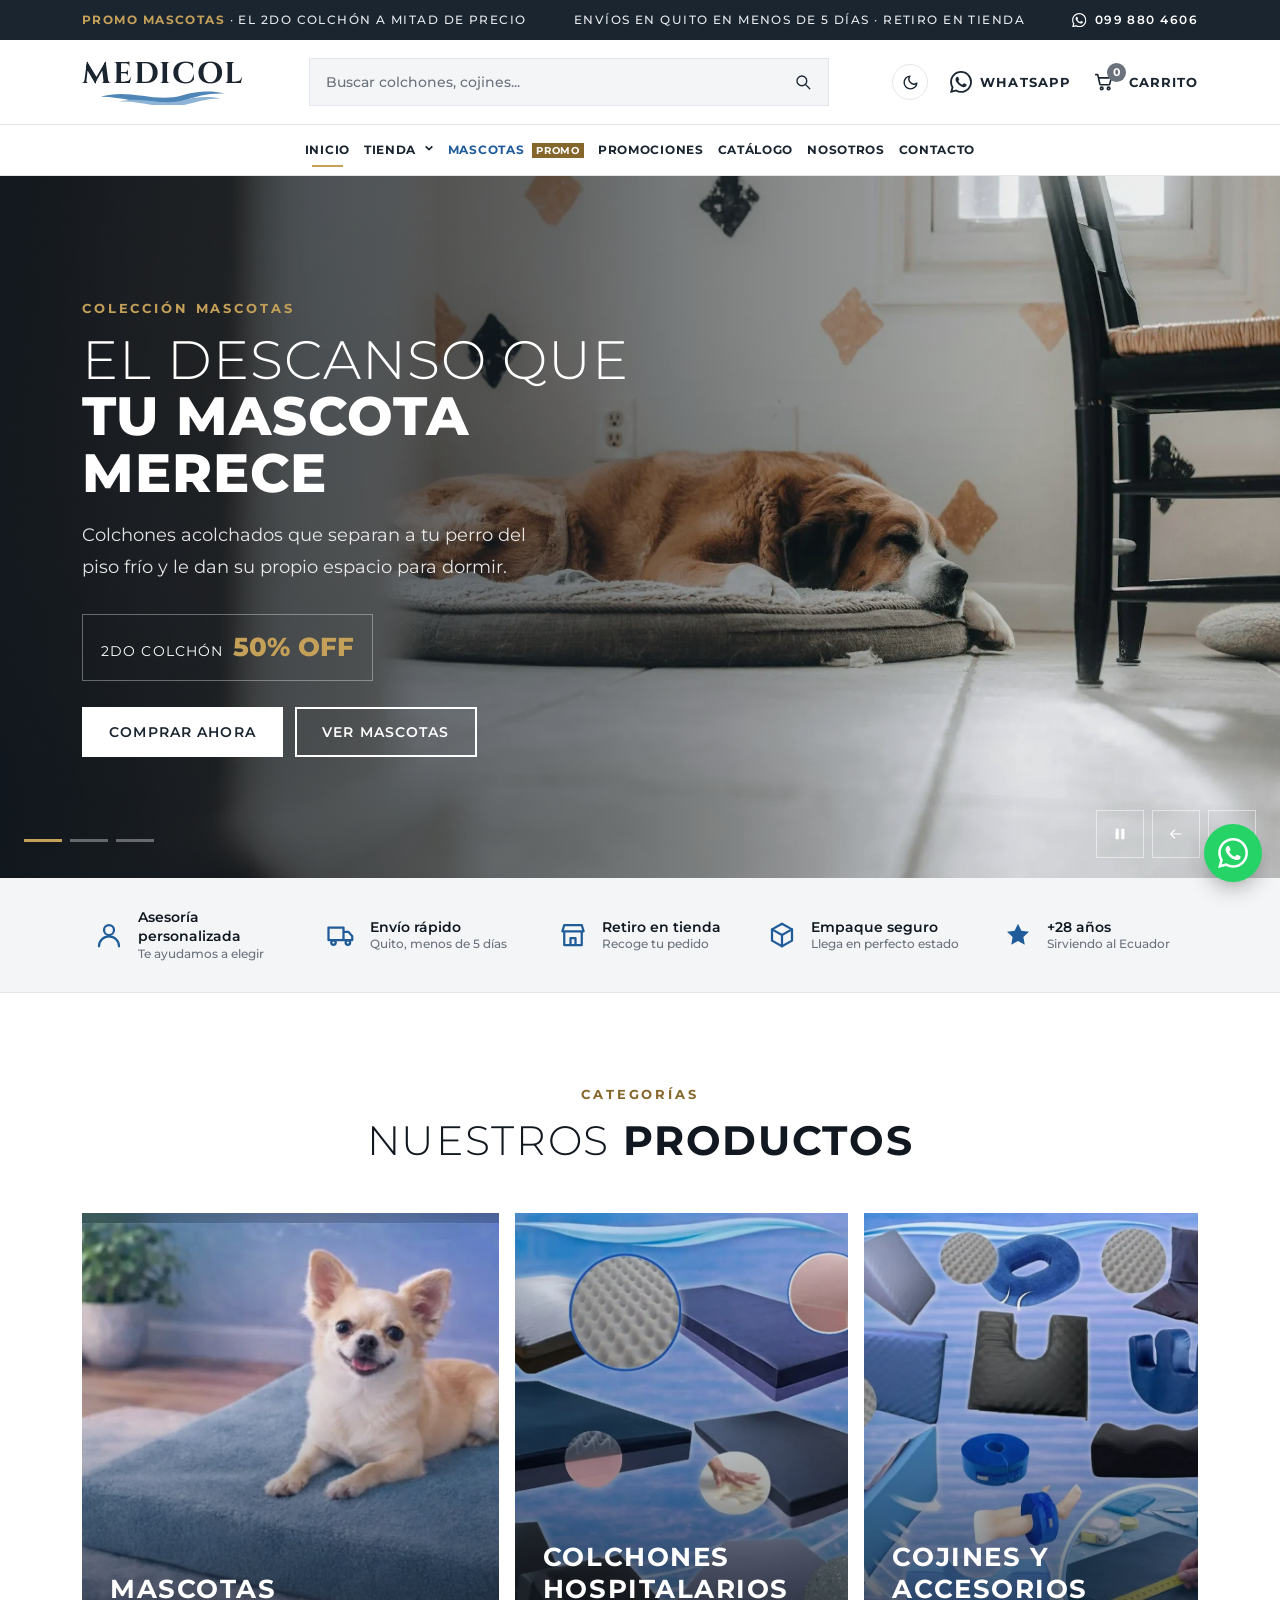
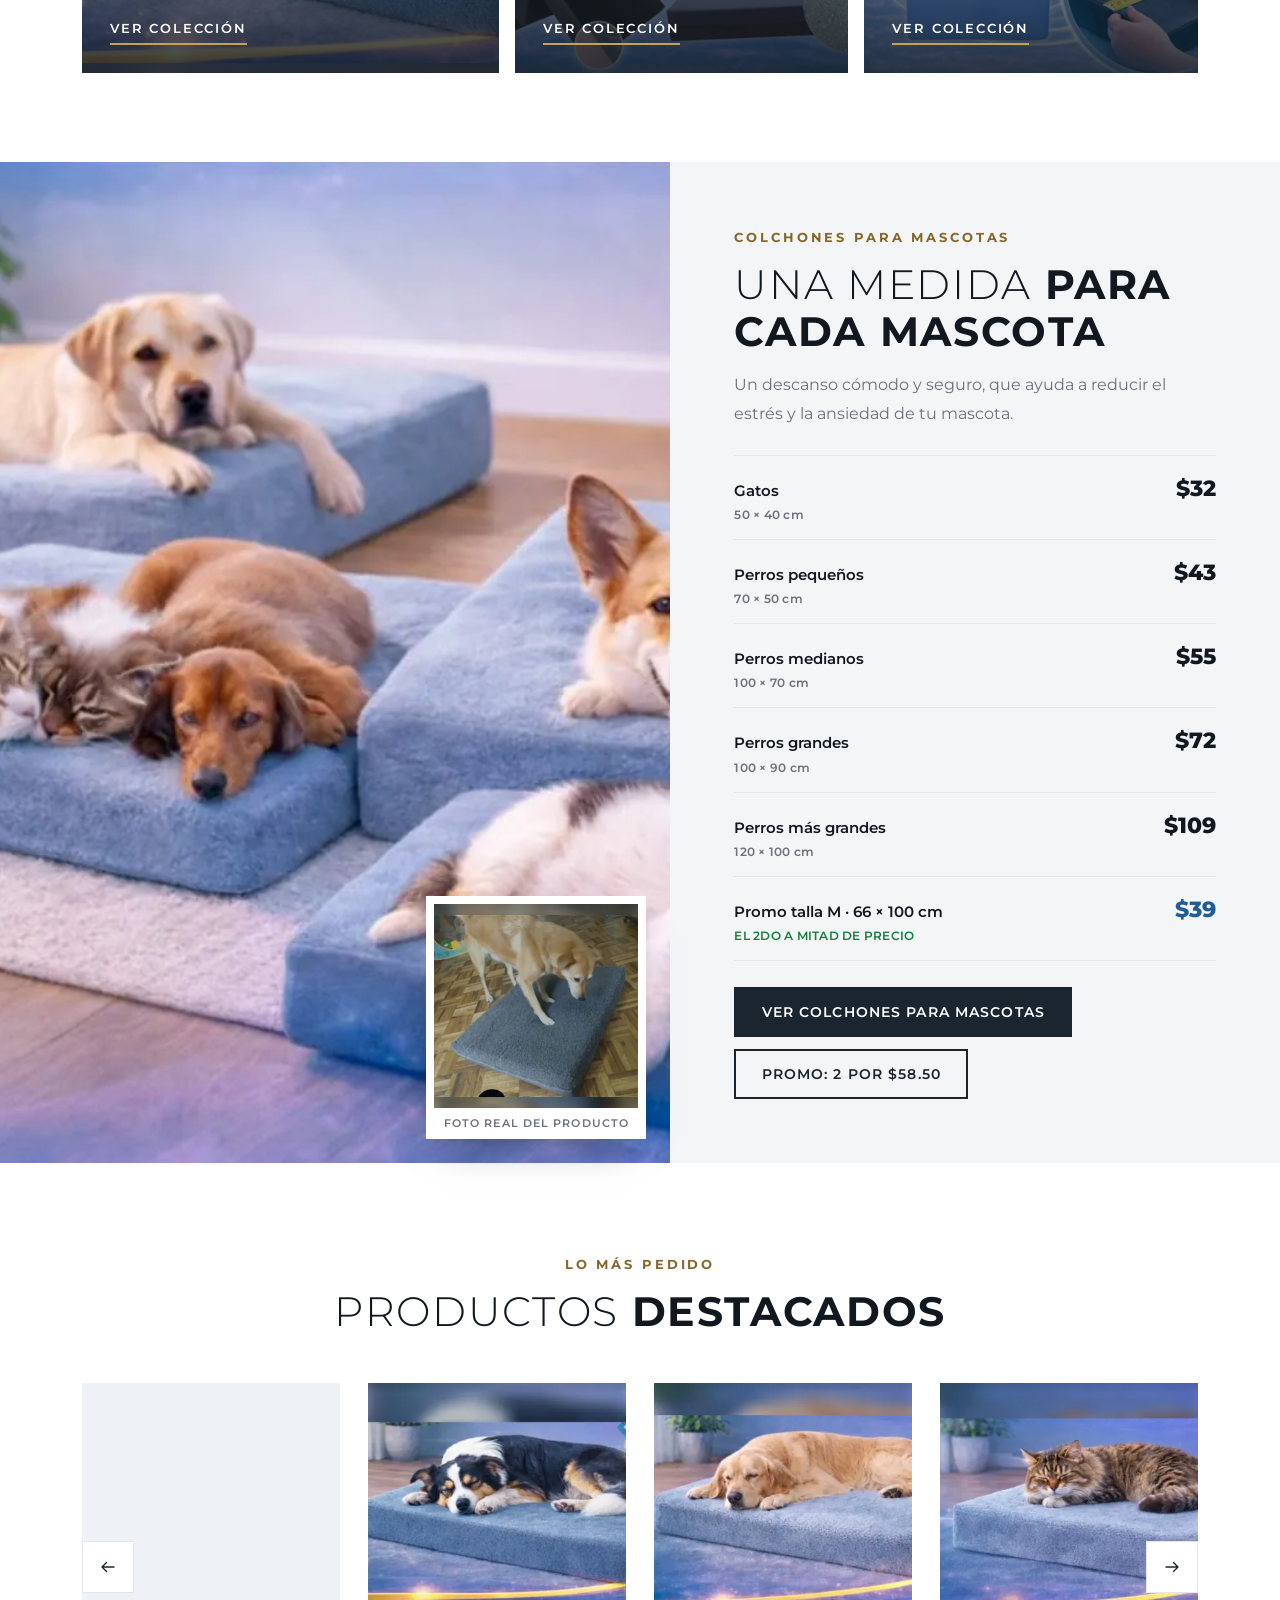
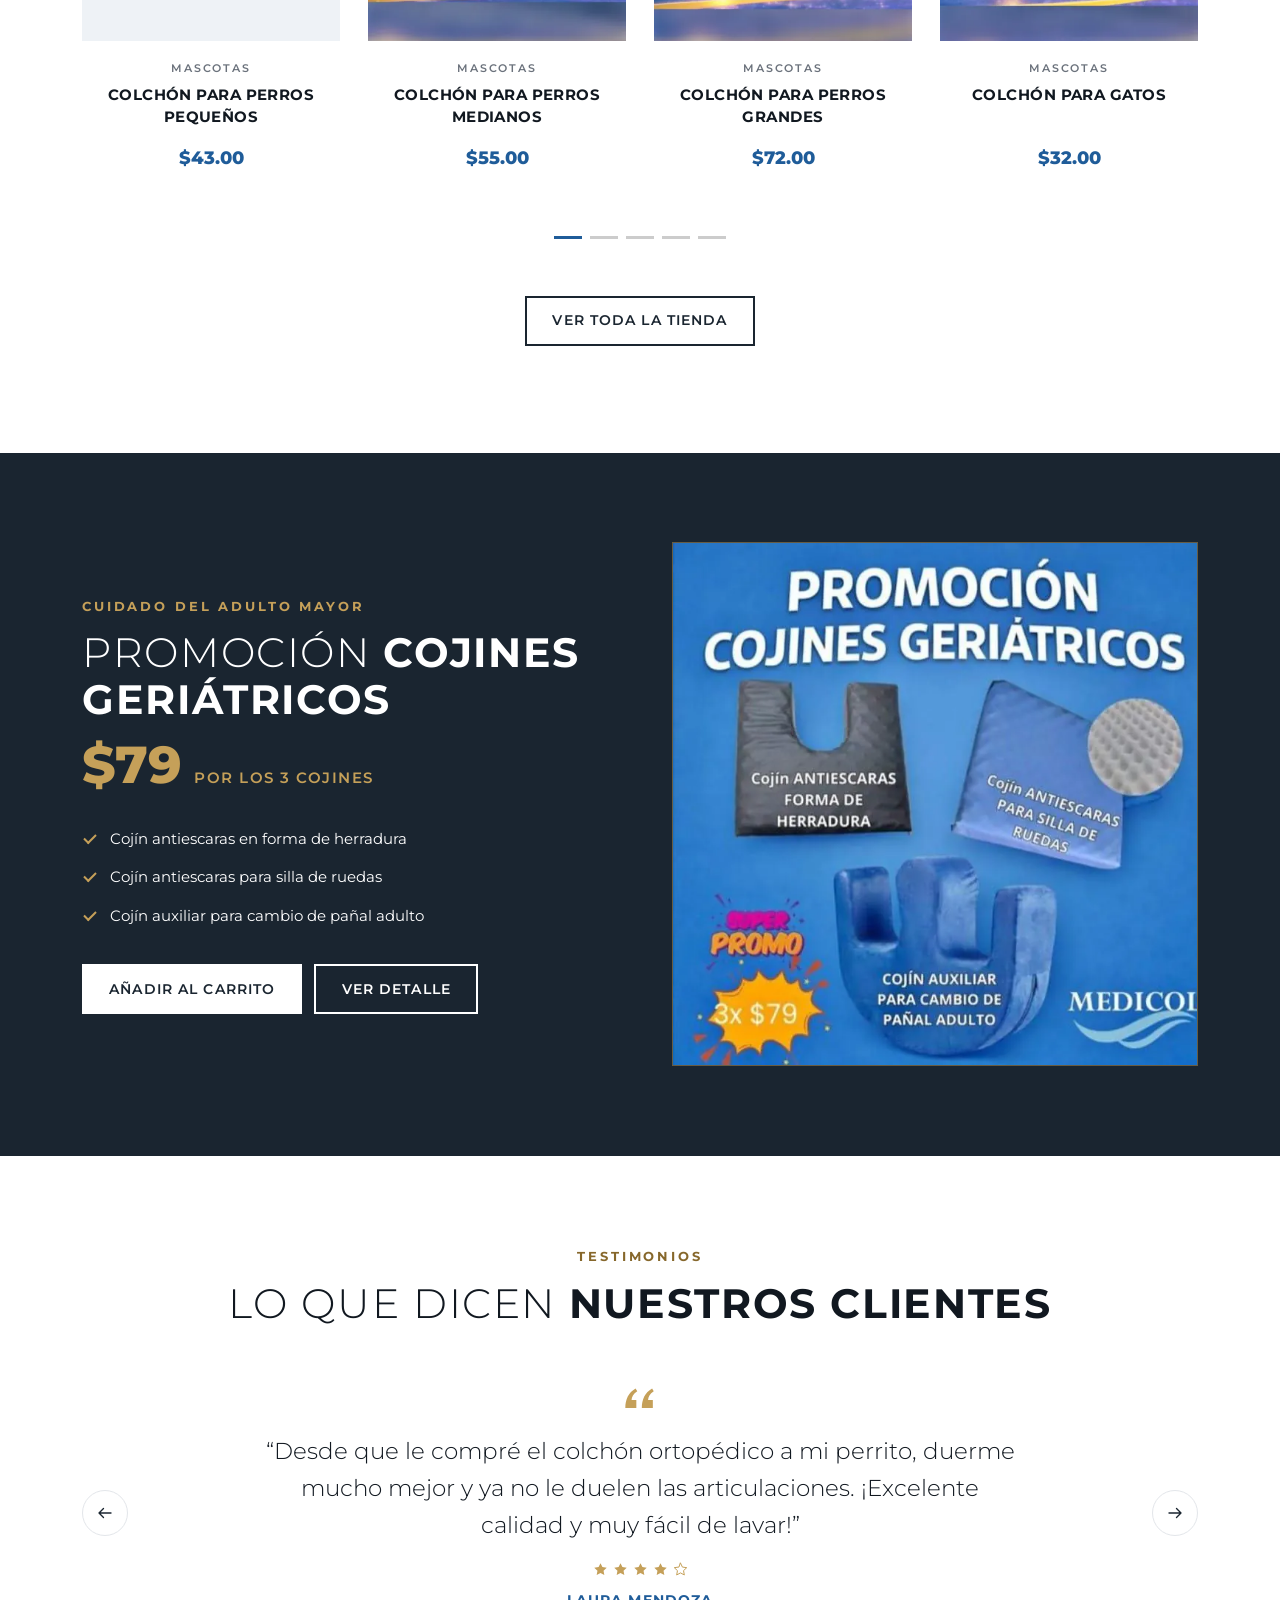
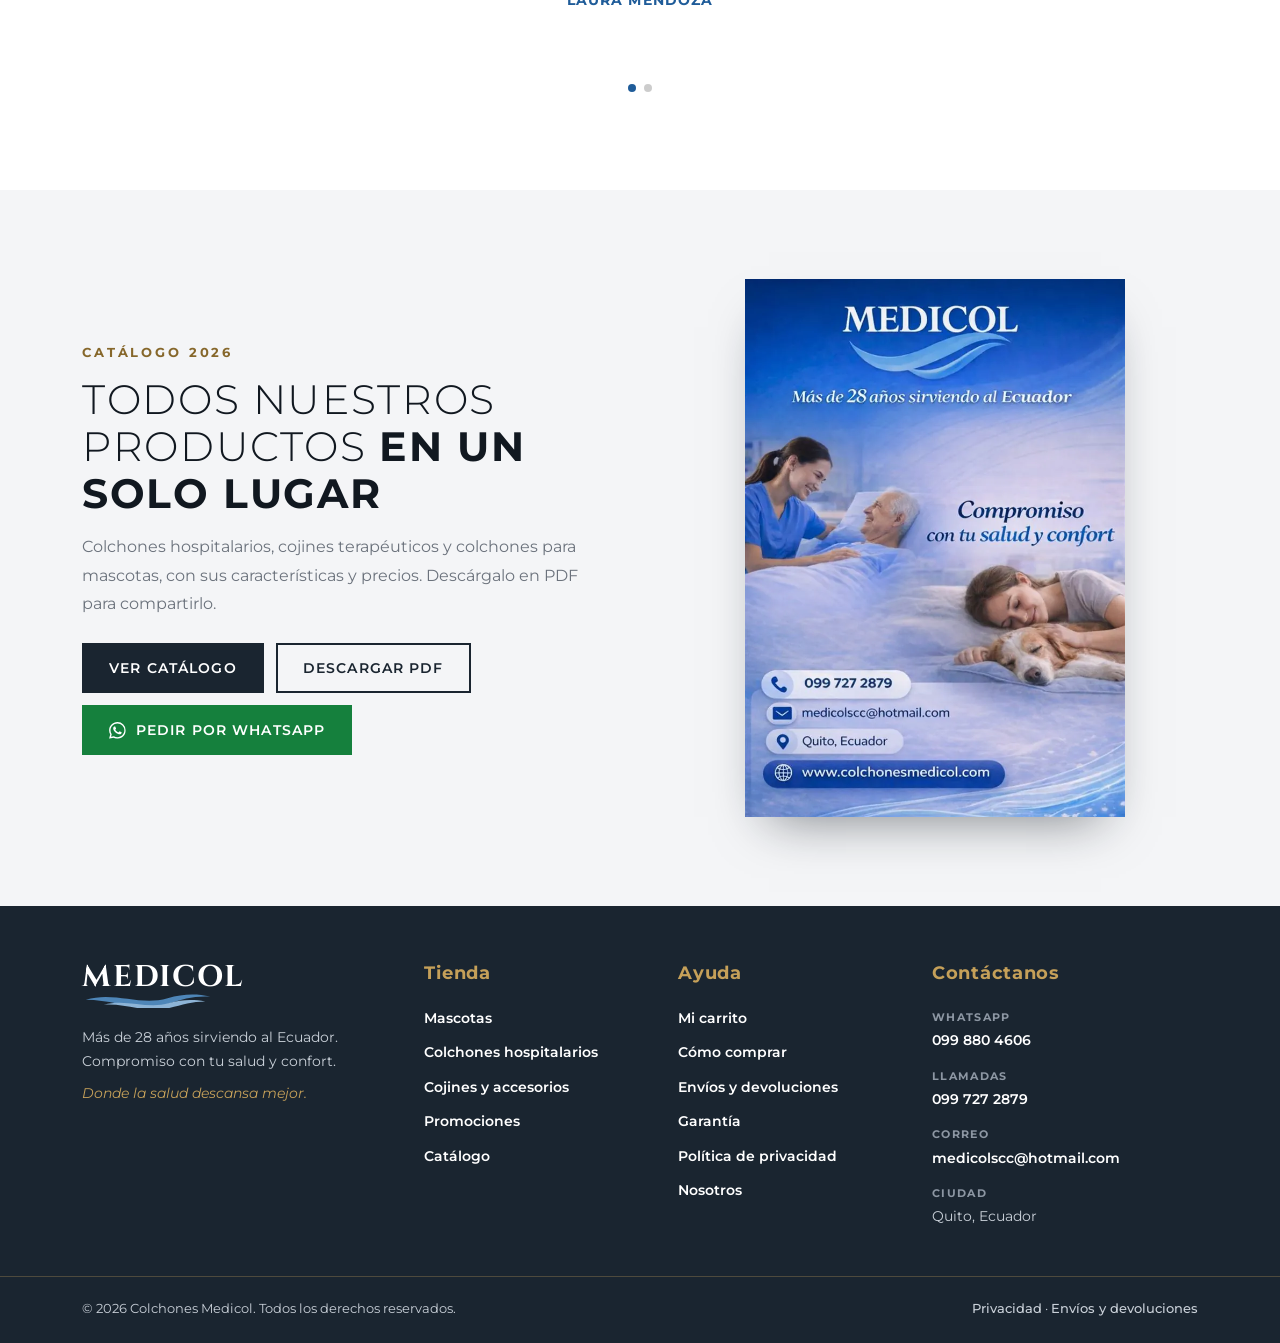
==== commit 28231e67: "Colchones Medicol" ====
--- a/index.html
+++ b/index.html
@@ -1,10 +1,15 @@
 <!DOCTYPE html>
+<!--
+  PÁGINA: INICIO — Página principal: banner, categorías, oferta de mascotas, destacados, promoción de cojines y testimonios.
+  Archivo generado: index.html (no editar aquí; editar plantillas/paginas/index.html y ejecutar: bash plantillas/armar-paginas.sh)
+  Lo propio de esta página está entre "INICIO DEL CONTENIDO" y "FIN DEL CONTENIDO".
+-->
 <html lang="es">
 
 <head>
   <meta charset="utf-8">
   <meta name="viewport" content="width=device-width, initial-scale=1">
-  <title>Colchones Medicol | Colchones para mascotas, ortopédicos y hospitalarios en Quito</title>
+  <title>Inicio · Colchones Medicol | Colchones para mascotas, ortopédicos y hospitalarios en Quito</title>
   <meta name="description" content="Colchones para mascotas, colchones ortopédicos y hospitalarios, y cojines terapéuticos. Más de 28 años en Ecuador. Envíos en Quito y retiro en tienda.">
   <meta name="author" content="Colchones Medicol">
   <meta name="theme-color" content="#1A2530">
@@ -12,38 +17,49 @@
   <meta property="og:type" content="website">
   <meta property="og:locale" content="es_EC">
   <meta property="og:site_name" content="Colchones Medicol">
-  <meta property="og:title" content="Colchones Medicol | Colchones para mascotas, ortopédicos y hospitalarios en Quito">
+  <meta property="og:title" content="Inicio · Colchones Medicol | Colchones para mascotas, ortopédicos y hospitalarios en Quito">
   <meta property="og:description" content="Colchones para mascotas, colchones ortopédicos y hospitalarios, y cojines terapéuticos. Más de 28 años en Ecuador. Envíos en Quito y retiro en tienda.">
-  <link rel="icon" href="images/favicon.svg" type="image/svg+xml">
+  <meta property="og:image" content="https://www.colchonesmedicol.com/images/marca/compartir.jpg">
+  <meta property="og:image:width" content="1200">
+  <meta property="og:image:height" content="630">
+  <meta property="og:image:alt" content="Colchones Medicol: colchones hospitalarios, cojines y colchones para mascotas en Quito">
+  <meta name="twitter:card" content="summary_large_image">
+  <link rel="icon" href="images/marca/favicon.svg" type="image/svg+xml">
+  <link rel="icon" href="images/marca/icono-32.png" type="image/png" sizes="32x32">
+  <link rel="apple-touch-icon" href="images/marca/icono-180.png">
+  <link rel="manifest" href="manifest.webmanifest">
   <meta name="color-scheme" content="light dark">
-  <script>
-    (function () {
-      var d = document.documentElement, t;
-      d.classList.add("js");
-      try { t = localStorage.getItem("medicol-tema"); } catch (e) {}
-      if (t !== "dark" && t !== "light") {
-        t = window.matchMedia && window.matchMedia("(prefers-color-scheme: dark)").matches ? "dark" : "light";
-      }
-      d.setAttribute("data-theme", t);
-      d.setAttribute("data-bs-theme", t);
-    })();
-  </script>
+  <script src="js/tema.js"></script>
 
   <link rel="preconnect" href="https://fonts.googleapis.com">
   <link rel="preconnect" href="https://fonts.gstatic.com" crossorigin>
-  <link href="https://fonts.googleapis.com/css2?family=Cinzel:wght@700&family=Montserrat:wght@300;400;500;600;700;800&display=swap" rel="stylesheet">
+  <link href="https://fonts.googleapis.com/css2?family=Montserrat:wght@300;400;500;600;700;800&display=swap" rel="stylesheet">
+  <link href="https://fonts.googleapis.com/css2?family=Cinzel:wght@700&text=MEDICOL&display=swap" rel="stylesheet">
   <link rel="stylesheet" href="css/normalize.css">
-  <link rel="stylesheet" href="fonts/icomoon.css">
-  <link href="https://cdn.jsdelivr.net/npm/bootstrap@5.3.3/dist/css/bootstrap.min.css" rel="stylesheet"
-    integrity="sha384-QWTKZyjpPEjISv5WaRU9OFeRpok6YctnYmDr5pNlyT2bRjXh0JMhjY6hW+ALEwIH" crossorigin="anonymous">
-  <link rel="stylesheet" href="https://cdn.jsdelivr.net/npm/swiper@9.4.1/swiper-bundle.min.css">
-  <link rel="stylesheet" href="style.css">
+  <link rel="stylesheet" href="css/bootstrap-base.css">
+  <link rel="stylesheet" href="css/vendor/swiper-bundle.min.css">
+  <link rel="preload" as="image" href="images/ambiente/perro-en-cama.webp" fetchpriority="high">
+  <link rel="stylesheet" href="css/base.css">
   <link rel="stylesheet" href="css/medicol.css">
 </head>
 
 <body data-page="inicio">
   <svg xmlns="http://www.w3.org/2000/svg" class="mc-sprite" aria-hidden="true" focusable="false">
     <symbol id="mc-wa" viewBox="0 0 24 24"><path d="M17.472 14.382c-.297-.149-1.758-.867-2.03-.967-.273-.099-.471-.148-.67.15-.197.297-.767.966-.94 1.164-.173.199-.347.223-.644.075-.297-.15-1.255-.463-2.39-1.475-.883-.788-1.48-1.761-1.653-2.059-.173-.297-.018-.458.13-.606.134-.133.298-.347.446-.52.149-.174.198-.298.298-.497.099-.198.05-.371-.025-.52-.075-.149-.669-1.612-.916-2.207-.242-.579-.487-.5-.669-.51-.173-.008-.371-.01-.57-.01-.198 0-.52.074-.792.372-.272.297-1.04 1.016-1.04 2.479 0 1.462 1.065 2.875 1.213 3.074.149.198 2.096 3.2 5.077 4.487.709.306 1.262.489 1.694.625.712.227 1.36.195 1.871.118.571-.085 1.758-.719 2.006-1.413.248-.694.248-1.289.173-1.413-.074-.124-.272-.198-.57-.347m-5.421 7.403h-.004a9.87 9.87 0 01-5.031-1.378l-.361-.214-3.741.982.998-3.648-.235-.374a9.86 9.86 0 01-1.51-5.26c.001-5.45 4.436-9.884 9.888-9.884 2.64 0 5.122 1.03 6.988 2.898a9.825 9.825 0 012.893 6.994c-.003 5.45-4.437 9.884-9.885 9.884m8.413-18.297A11.815 11.815 0 0012.05 0C5.495 0 .16 5.335.157 11.892c0 2.096.547 4.142 1.588 5.945L.057 24l6.305-1.654a11.882 11.882 0 005.683 1.448h.005c6.554 0 11.89-5.335 11.893-11.893a11.821 11.821 0 00-3.48-8.413Z"/></symbol>
+    <symbol id="i-cart" viewBox="0 0 24 24"><path d="M3 4h2.2l2.3 10.3c.1.4.5.7.9.7h8.9c.4 0 .8-.3.9-.7L20 7.5H6"/><circle cx="9.5" cy="19" r="1.4"/><circle cx="17" cy="19" r="1.4"/></symbol>
+    <symbol id="i-search" viewBox="0 0 24 24"><circle cx="10.5" cy="10.5" r="6.5"/><path d="M15.5 15.5 21 21"/></symbol>
+    <symbol id="i-arrow-left" viewBox="0 0 24 24"><path d="M20 12H4M10 6l-6 6 6 6"/></symbol>
+    <symbol id="i-arrow-right" viewBox="0 0 24 24"><path d="M4 12h16M14 6l6 6-6 6"/></symbol>
+    <symbol id="i-heart" viewBox="0 0 24 24"><path d="M12 20s-7.5-4.6-7.5-10.2A4.2 4.2 0 0 1 12 7.3a4.2 4.2 0 0 1 7.5 2.5C19.5 15.4 12 20 12 20z"/></symbol>
+    <symbol id="i-pin" viewBox="0 0 24 24"><path d="M12 21.5s-6.5-5.9-6.5-11.5a6.5 6.5 0 0 1 13 0c0 5.6-6.5 11.5-6.5 11.5z"/><circle cx="12" cy="10" r="2.3"/></symbol>
+    <symbol id="i-package" viewBox="0 0 24 24"><path d="M4 7.5 12 3l8 4.5v9L12 21l-8-4.5z"/><path d="m4 7.5 8 4.5 8-4.5M12 12v9"/></symbol>
+    <symbol id="i-quote" viewBox="0 0 24 24"><path d="M4 18c0-4.6 1.7-8.4 5.6-10.6l.9 1.5C8.3 10.3 7.5 12.1 7.4 13.6H10V18zm9 0c0-4.6 1.7-8.4 5.6-10.6l.9 1.5c-2.2 1.4-3 3.2-3.1 4.7H19V18z"/></symbol>
+    <symbol id="i-send" viewBox="0 0 24 24"><path d="M21 3 3 10.4l7.2 2.4L12.6 20z"/><path d="M21 3 10.2 12.8"/></symbol>
+    <symbol id="i-truck" viewBox="0 0 24 24"><path d="M2 6h12v10H2zM14 9.5h4l3 3.5V16h-7"/><circle cx="6" cy="18" r="1.8"/><circle cx="17.5" cy="18" r="1.8"/></symbol>
+    <symbol id="i-star" viewBox="0 0 24 24"><path d="m12 3 2.7 5.6 6.1.8-4.5 4.2 1.1 6.1L12 16.8l-5.4 2.9 1.1-6.1-4.5-4.2 6.1-.8z"/></symbol>
+    <symbol id="i-store" viewBox="0 0 24 24"><path d="M3.5 9 5 4h14l1.5 5zM5 9v11h14V9M10 20v-5.5h4V20"/></symbol>
+    <symbol id="i-trash" viewBox="0 0 24 24"><path d="M4 7h16M9 7V4h6v3M6 7l1 13h10l1-13M10 11v6M14 11v6"/></symbol>
+    <symbol id="i-user" viewBox="0 0 24 24"><circle cx="12" cy="8" r="4"/><path d="M4 21a8 8 0 0 1 16 0"/></symbol>
     <symbol id="mc-wave" viewBox="0 0 160 22"><path d="M4 12C38 1 70 20 104 10c18-5 34-6 52-2-20-1-34 3-52 9C70 28 40 12 4 12Z" fill="#4E86B8"/><path d="M26 18c28-8 52 6 80-2 14-4 28-5 44-2-16 0-28 4-44 8-28 7-52-6-80-4Z" fill="#8DB4D6"/></symbol>
   </svg>
 
@@ -70,7 +86,7 @@
 
       <form class="mc-search" action="tienda.html" method="get" role="search">
         <input type="search" name="q" id="mc-search-input" placeholder="Buscar colchones, cojines..." aria-label="Buscar productos">
-        <button type="submit" aria-label="Buscar"><i class="icon icon-search" aria-hidden="true"></i></button>
+        <button type="submit" aria-label="Buscar"><svg class="icon" aria-hidden="true"><use href="#i-search"></use></svg></button>
       </form>
 
       <div class="mc-actions">
@@ -80,7 +96,7 @@
         </button>
         <a class="mc-action mc-action-wa" href="#" data-wa><svg class="mc-ico" aria-hidden="true"><use href="#mc-wa"/></svg> <span class="mc-action-label">WhatsApp</span></a>
         <a class="mc-action mc-cart" href="carrito.html" data-cart-label aria-label="Carrito">
-          <i class="icon icon-shopping-cart" aria-hidden="true"></i>
+          <svg class="icon" aria-hidden="true"><use href="#i-cart"></use></svg>
           <span class="mc-cart-count" data-cart-count data-count="0">0</span>
           <span class="mc-action-label">Carrito</span>
         </a>
@@ -91,10 +107,17 @@
       <div class="container">
         <ul>
           <li><a href="index.html">Inicio</a></li>
-          <li><a href="tienda.html">Tienda</a></li>
+          <li class="mc-has-sub">
+            <a href="tienda.html" class="mc-sub-toggle" aria-haspopup="true" aria-expanded="false">Tienda <svg class="mc-caret" viewBox="0 0 12 12" aria-hidden="true"><path d="M2 4l4 4 4-4"/></svg></a>
+            <ul class="mc-sub">
+              <li><a href="tienda.html">Ver todos los productos</a></li>
+              <li><a href="tienda.html?cat=colchones">Colchones hospitalarios</a></li>
+              <li><a href="tienda.html?cat=cojines">Cojines y accesorios</a></li>
+              <li><a href="tienda.html?cat=mascotas">Mascotas</a></li>
+              <li><a href="tienda.html?cat=promociones">Promociones</a></li>
+            </ul>
+          </li>
           <li><a href="tienda.html?cat=mascotas" class="mc-nav-hot">Mascotas <span>Promo</span></a></li>
-          <li><a href="tienda.html?cat=colchones">Colchones hospitalarios</a></li>
-          <li><a href="tienda.html?cat=cojines">Cojines terapéuticos</a></li>
           <li><a href="tienda.html?cat=promociones">Promociones</a></li>
           <li><a href="catalogo.html">Catálogo</a></li>
           <li><a href="nosotros.html">Nosotros</a></li>
@@ -105,12 +128,37 @@
   </header>
 
   <main id="contenido">
+
+    <!-- ================= INICIO DEL CONTENIDO: INICIO ================= -->
+
+    <script type="application/ld+json">
+    {
+      "@context": "https://schema.org",
+      "@type": "Store",
+      "name": "Colchones Medicol",
+      "slogan": "Donde la salud descansa mejor",
+      "description": "Colchones hospitalarios, cojines terapéuticos y colchones para mascotas. Más de 28 años sirviendo al Ecuador.",
+      "url": "https://www.colchonesmedicol.com/",
+      "logo": "https://www.colchonesmedicol.com/images/marca/icono-512.png",
+      "image": "https://www.colchonesmedicol.com/images/marca/compartir.jpg",
+      "telephone": "+593997272879",
+      "email": "medicolscc@hotmail.com",
+      "priceRange": "$17 - $216",
+      "currenciesAccepted": "USD",
+      "address": { "@type": "PostalAddress", "addressLocality": "Quito", "addressCountry": "EC" },
+      "contactPoint": [
+        { "@type": "ContactPoint", "contactType": "sales", "telephone": "+593998804606", "availableLanguage": "es" },
+        { "@type": "ContactPoint", "contactType": "customer service", "telephone": "+593997272879", "availableLanguage": "es" }
+      ]
+    }
+    </script>
+
     <!-- Banner principal -->
     <section class="mc-hero" aria-label="Destacados">
       <div class="swiper">
         <div class="swiper-wrapper">
           <div class="swiper-slide">
-            <img class="mc-hero-bg" src="images/banners/hero-mascota.jpg" alt="" width="1920" height="1080" fetchpriority="high">
+            <img class="mc-hero-bg" src="images/ambiente/perro-en-cama.webp" alt="" width="1920" height="1080" fetchpriority="high">
             <div class="container">
               <div class="mc-hero-content">
                 <span class="mc-kicker">Colección mascotas</span>
@@ -125,7 +173,7 @@
             </div>
           </div>
           <div class="swiper-slide">
-            <img class="mc-hero-bg" src="images/banners/hero-ortopedicos.jpg" alt="" width="1920" height="1080" loading="lazy">
+            <img class="mc-hero-bg" src="images/ambiente/dormitorio-moderno.webp" alt="" width="1920" height="1080" loading="lazy">
             <div class="container">
               <div class="mc-hero-content">
                 <span class="mc-kicker">Salud y cuidado en casa</span>
@@ -151,9 +199,9 @@
                   </div>
                 </div>
                 <div class="mc-hero-split-media">
-                  <img src="images/productos/cojin-herradura.jpg" alt="Cojín antiescaras forma de herradura" width="600" height="545" loading="lazy">
-                  <img src="images/productos/cojin-silla-ruedas.jpg" alt="Cojín antiescaras para silla de ruedas" width="555" height="495" loading="lazy">
-                  <img src="images/productos/cojin-cambio-panal.jpg" alt="Cojín auxiliar para cambio de pañal adulto" width="610" height="545" loading="lazy">
+                  <img src="images/productos/cojin-herradura/principal.webp" alt="Cojín antiescaras forma de herradura" width="600" height="545" loading="lazy">
+                  <img src="images/productos/cojin-silla-ruedas/principal.webp" alt="Cojín antiescaras para silla de ruedas" width="555" height="495" loading="lazy">
+                  <img src="images/productos/cojin-cambio-panal/principal.webp" alt="Cojín auxiliar para cambio de pañal adulto" width="610" height="545" loading="lazy">
                 </div>
               </div>
             </div>
@@ -162,8 +210,12 @@
         <div class="swiper-pagination"></div>
       </div>
       <div class="mc-hero-arrows">
-        <button type="button" class="mc-hero-prev" aria-label="Anterior"><i class="icon icon-arrow-left" aria-hidden="true"></i></button>
-        <button type="button" class="mc-hero-next" aria-label="Siguiente"><i class="icon icon-arrow-right" aria-hidden="true"></i></button>
+        <button type="button" class="mc-hero-pause" aria-label="Pausar el banner" aria-pressed="false">
+          <svg class="mc-ico-pause" viewBox="0 0 16 16" aria-hidden="true"><rect x="3" y="2" width="3.5" height="12"/><rect x="9.5" y="2" width="3.5" height="12"/></svg>
+          <svg class="mc-ico-play" viewBox="0 0 16 16" aria-hidden="true"><path d="M4 2l10 6-10 6z"/></svg>
+        </button>
+        <button type="button" class="mc-hero-prev" aria-label="Anterior"><svg class="icon" aria-hidden="true"><use href="#i-arrow-left"></use></svg></button>
+        <button type="button" class="mc-hero-next" aria-label="Siguiente"><svg class="icon" aria-hidden="true"><use href="#i-arrow-right"></use></svg></button>
       </div>
     </section>
 
@@ -171,11 +223,11 @@
     <section class="mc-benefits" aria-label="Por qué comprar en Medicol">
       <div class="container">
         <ul>
-          <li><i class="icon icon-user" aria-hidden="true"></i><span>Asesoría personalizada<small>Te ayudamos a elegir</small></span></li>
-          <li><i class="icon icon-shipping" aria-hidden="true"></i><span>Envío rápido<small>Quito, menos de 5 días</small></span></li>
-          <li><i class="icon icon-store" aria-hidden="true"></i><span>Retiro en tienda<small>Recoge tu pedido</small></span></li>
-          <li><i class="icon icon-package" aria-hidden="true"></i><span>Empaque seguro<small>Llega en perfecto estado</small></span></li>
-          <li><i class="icon icon-star" aria-hidden="true"></i><span>+28 años<small>Sirviendo al Ecuador</small></span></li>
+          <li><svg class="icon" aria-hidden="true"><use href="#i-user"></use></svg><span>Asesoría personalizada<small>Te ayudamos a elegir</small></span></li>
+          <li><svg class="icon" aria-hidden="true"><use href="#i-truck"></use></svg><span>Envío rápido<small>Quito, menos de 5 días</small></span></li>
+          <li><svg class="icon" aria-hidden="true"><use href="#i-store"></use></svg><span>Retiro en tienda<small>Recoge tu pedido</small></span></li>
+          <li><svg class="icon" aria-hidden="true"><use href="#i-package"></use></svg><span>Empaque seguro<small>Llega en perfecto estado</small></span></li>
+          <li><svg class="icon icon-fill" aria-hidden="true"><use href="#i-star"></use></svg><span>+28 años<small>Sirviendo al Ecuador</small></span></li>
         </ul>
       </div>
     </section>
@@ -189,23 +241,23 @@
         </header>
         <div class="mc-cats">
           <a class="mc-cat mc-reveal" href="tienda.html?cat=mascotas">
-            <img src="images/banners/mascotas-camas.jpg" alt="" width="1200" height="1200" loading="lazy">
+            <img src="images/productos/colchon-perro-pequeno/principal.webp" alt="" width="800" height="800" loading="lazy">
             <div class="mc-cat-body">
               <h3>Mascotas</h3>
               <span>Ver colección</span>
             </div>
           </a>
           <a class="mc-cat mc-reveal" href="tienda.html?cat=colchones">
-            <img src="images/productos/colchon-articulado.jpg" alt="" width="590" height="430" loading="lazy">
+            <img src="images/categorias/colchones-hospitalarios.webp" alt="" width="1100" height="1108" loading="lazy">
             <div class="mc-cat-body">
               <h3>Colchones hospitalarios</h3>
               <span>Ver colección</span>
             </div>
           </a>
           <a class="mc-cat mc-reveal" href="tienda.html?cat=cojines">
-            <img src="images/productos/cojin-elevador-rectangular.jpg" alt="" width="365" height="320" loading="lazy">
+            <img src="images/categorias/cojines.webp" alt="" width="1100" height="1197" loading="lazy">
             <div class="mc-cat-body">
-              <h3>Cojines terapéuticos</h3>
+              <h3>Cojines y accesorios</h3>
               <span>Ver colección</span>
             </div>
           </a>
@@ -217,23 +269,27 @@
     <section class="mc-reveal" aria-labelledby="oferta-mascotas">
       <div class="mc-pet">
         <div class="mc-pet-media">
-          <img src="images/banners/hero-mascota.jpg" alt="Perro descansando en su cama" width="1920" height="1080" loading="lazy">
+          <img src="images/categorias/mascotas.webp" alt="Perros y gatos descansando en colchones Medicol" width="1100" height="851" loading="lazy">
           <figure class="mc-pet-real">
-            <img src="images/productos/colchon-mascota.jpg" alt="Colchón Medicol para mascota, talla M" width="330" height="295" loading="lazy">
+            <img src="images/productos/colchon-mascota/principal.webp" alt="Colchón Medicol para mascota, talla M" width="800" height="800" loading="lazy">
             <span>Foto real del producto</span>
           </figure>
         </div>
         <div class="mc-pet-body">
-          <span class="mc-kicker">Promoción mascotas</span>
-          <h2 class="mc-title" id="oferta-mascotas">El 2do colchón <strong>a mitad de precio</strong></h2>
-          <p class="mc-lead">Colchón talla M de 66 × 100 cm y 8 cm de espesor, con funda afelpada. Ideal para perros medianos.</p>
+          <span class="mc-kicker">Colchones para mascotas</span>
+          <h2 class="mc-title" id="oferta-mascotas">Una medida <strong>para cada mascota</strong></h2>
+          <p class="mc-lead">Un descanso cómodo y seguro, que ayuda a reducir el estrés y la ansiedad de tu mascota.</p>
           <div class="mc-price-table">
-            <div class="mc-price-row"><span>1 colchón</span><strong>$39.00</strong></div>
-            <div class="mc-price-row is-best"><span>2 colchones<small>Ahorras $19.50</small></span><strong>$58.50</strong></div>
+            <a class="mc-price-row" href="producto.html?id=colchon-gato"><span>Gatos<small>50 × 40 cm</small></span><strong>$32</strong></a>
+            <a class="mc-price-row" href="producto.html?id=colchon-perro-pequeno"><span>Perros pequeños<small>70 × 50 cm</small></span><strong>$43</strong></a>
+            <a class="mc-price-row" href="producto.html?id=colchon-perro-mediano"><span>Perros medianos<small>100 × 70 cm</small></span><strong>$55</strong></a>
+            <a class="mc-price-row" href="producto.html?id=colchon-perro-grande"><span>Perros grandes<small>100 × 90 cm</small></span><strong>$72</strong></a>
+            <a class="mc-price-row" href="producto.html?id=colchon-perro-extra-grande"><span>Perros más grandes<small>120 × 100 cm</small></span><strong>$109</strong></a>
+            <a class="mc-price-row is-best" href="producto.html?id=colchon-mascota"><span>Promo talla M · 66 × 100 cm<small>El 2do a mitad de precio</small></span><strong>$39</strong></a>
           </div>
           <div class="mc-btn-row">
-            <button type="button" class="btn-mc btn-mc-dark" data-add="colchon-mascota" data-qty="2">Llevar 2 por $58.50</button>
-            <a href="producto.html?id=colchon-mascota" class="btn-mc btn-mc-outline">Ver producto</a>
+            <a href="tienda.html?cat=mascotas" class="btn-mc btn-mc-dark">Ver colchones para mascotas</a>
+            <button type="button" class="btn-mc btn-mc-outline" data-add="colchon-mascota" data-qty="2">Promo: 2 por $58.50</button>
           </div>
         </div>
       </div>
@@ -248,10 +304,10 @@
         </header>
         <div class="mc-carousel">
           <div class="swiper">
-            <div class="swiper-wrapper" data-products="todos" data-slides></div>
-          </div>
-          <button type="button" class="mc-carousel-btn mc-carousel-prev" aria-label="Productos anteriores"><i class="icon icon-arrow-left" aria-hidden="true"></i></button>
-          <button type="button" class="mc-carousel-btn mc-carousel-next" aria-label="Productos siguientes"><i class="icon icon-arrow-right" aria-hidden="true"></i></button>
+            <div class="swiper-wrapper" data-products="destacados" data-slides></div>
+          </div>
+          <button type="button" class="mc-carousel-btn mc-carousel-prev" aria-label="Productos anteriores"><svg class="icon" aria-hidden="true"><use href="#i-arrow-left"></use></svg></button>
+          <button type="button" class="mc-carousel-btn mc-carousel-next" aria-label="Productos siguientes"><svg class="icon" aria-hidden="true"><use href="#i-arrow-right"></use></svg></button>
           <div class="swiper-pagination"></div>
         </div>
         <p class="text-center mt-5"><a href="tienda.html" class="btn-mc btn-mc-outline">Ver toda la tienda</a></p>
@@ -276,54 +332,48 @@
           </div>
         </div>
         <div class="mc-promo-media mc-reveal">
-          <img src="images/productos/promo-cojines-geriatricos.jpg" alt="Promoción cojines geriátricos: herradura, silla de ruedas y cambio de pañal, 3 por $79" width="710" height="707" loading="lazy">
+          <img src="images/productos/combo-cojines-geriatricos/principal.webp" alt="Promoción cojines geriátricos: herradura, silla de ruedas y cambio de pañal, 3 por $79" width="710" height="707" loading="lazy">
         </div>
       </div>
     </section>
 
     <!-- Testimonios -->
-    <section id="testimonios" class="position-relative mc-section">
+    <section id="testimonios" class="mc-section mc-testimonials">
       <div class="container">
         <header class="mc-head">
           <span class="mc-kicker">Testimonios</span>
           <h2 class="mc-title">Lo que dicen <strong>nuestros clientes</strong></h2>
         </header>
-        <div class="row">
-          <div class="review-content">
-            <i class="icon-arrow icon-arrow-left" role="button" tabindex="0" aria-label="Anterior"></i>
+        <div class="mc-t-wrap">
+            <button type="button" class="mc-t-arrow mc-t-prev" aria-label="Testimonio anterior"><svg class="icon" aria-hidden="true"><use href="#i-arrow-left"></use></svg></button>
             <div class="swiper testimonial-swiper">
               <div class="swiper-wrapper">
-                <div class="swiper-slide text-center d-flex justify-content-center">
-                  <div class="review-item col-md-8">
-                    <i class="icon icon-review" aria-hidden="true"></i>
+                <div class="swiper-slide">
+                  <figure class="mc-t-item">
+                    <svg class="icon icon-fill mc-t-quote" aria-hidden="true"><use href="#i-quote"></use></svg>
                     <blockquote>“Desde que le compré el colchón ortopédico a mi perrito, duerme mucho mejor y ya no le duelen las articulaciones. ¡Excelente calidad y muy fácil de lavar!”</blockquote>
-                    <div class="rating-star" role="img" aria-label="4 de 5 estrellas">
-                      <i class="icon icon-star"></i><i class="icon icon-star"></i><i class="icon icon-star"></i><i class="icon icon-star"></i><i class="icon icon-star-line"></i>
+                    <div class="mc-t-stars" role="img" aria-label="4 de 5 estrellas">
+                      <svg class="icon icon-fill" aria-hidden="true"><use href="#i-star"></use></svg><svg class="icon icon-fill" aria-hidden="true"><use href="#i-star"></use></svg><svg class="icon icon-fill" aria-hidden="true"><use href="#i-star"></use></svg><svg class="icon icon-fill" aria-hidden="true"><use href="#i-star"></use></svg><svg class="icon icon-star-off" aria-hidden="true"><use href="#i-star"></use></svg>
                     </div>
-                    <div class="author-detail">
-                      <div class="name text-primary">Laura Mendoza</div>
+                    <figcaption class="mc-t-name">Laura Mendoza</figcaption>
+                  </figure>
+                </div>
+                <div class="swiper-slide">
+                  <figure class="mc-t-item">
+                    <svg class="icon icon-fill mc-t-quote" aria-hidden="true"><use href="#i-quote"></use></svg>
+                    <blockquote>“Compré el colchón antiescaras articulado para la cama hospitalaria de mi mamá. Se adapta a cada posición, es muy fácil de limpiar y ella descansa mucho mejor. Me asesoraron por WhatsApp y llegó a casa en pocos días.”</blockquote>
+                    <div class="mc-t-stars" role="img" aria-label="4 de 5 estrellas">
+                      <svg class="icon icon-fill" aria-hidden="true"><use href="#i-star"></use></svg><svg class="icon icon-fill" aria-hidden="true"><use href="#i-star"></use></svg><svg class="icon icon-fill" aria-hidden="true"><use href="#i-star"></use></svg><svg class="icon icon-fill" aria-hidden="true"><use href="#i-star"></use></svg><svg class="icon icon-star-off" aria-hidden="true"><use href="#i-star"></use></svg>
                     </div>
-                  </div>
-                </div>
-                <div class="swiper-slide text-center d-flex justify-content-center">
-                  <div class="review-item col-md-8">
-                    <i class="icon icon-review" aria-hidden="true"></i>
-                    <blockquote>“Compré un colchón matrimonial para nosotros y una cama nido para nuestra mascota. Ambos son increíblemente cómodos. El envío fue rapidísimo y la atención excelente.”</blockquote>
-                    <div class="rating-star" role="img" aria-label="4 de 5 estrellas">
-                      <i class="icon icon-star"></i><i class="icon icon-star"></i><i class="icon icon-star"></i><i class="icon icon-star"></i><i class="icon icon-star-line"></i>
-                    </div>
-                    <div class="author-detail">
-                      <div class="name text-primary">Carlos Ruiz</div>
-                    </div>
-                  </div>
+                    <figcaption class="mc-t-name">Patricia Andrade</figcaption>
+                  </figure>
                 </div>
               </div>
             </div>
-            <i class="icon-arrow icon-arrow-right" role="button" tabindex="0" aria-label="Siguiente"></i>
-          </div>
-        </div>
-      </div>
-      <div class="swiper-pagination"></div>
+            <button type="button" class="mc-t-arrow mc-t-next" aria-label="Testimonio siguiente"><svg class="icon" aria-hidden="true"><use href="#i-arrow-right"></use></svg></button>
+        </div>
+        <div class="swiper-pagination mc-t-dots"></div>
+      </div>
     </section>
 
     <!-- Catálogo -->
@@ -332,69 +382,70 @@
         <div class="mc-reveal">
           <span class="mc-kicker">Catálogo 2026</span>
           <h2 class="mc-title">Todos nuestros productos <strong>en un solo lugar</strong></h2>
-          <p class="mc-lead">Revisa las características de cada producto y descarga el catálogo en PDF para compartirlo.</p>
+          <p class="mc-lead">Colchones hospitalarios, cojines terapéuticos y colchones para mascotas, con sus características y precios. Descárgalo en PDF para compartirlo.</p>
           <div class="mc-btn-row mt-4">
             <a href="catalogo.html" class="btn-mc btn-mc-dark">Ver catálogo</a>
+            <a href="descargas/catalogo-colchones-medicol.pdf" class="btn-mc btn-mc-outline" data-catalogo-pdf>Descargar PDF</a>
             <a href="#" data-wa="Me gustaría recibir el catálogo de productos." class="btn-mc btn-mc-wa"><svg class="mc-ico" aria-hidden="true"><use href="#mc-wa"/></svg> Pedir por WhatsApp</a>
           </div>
         </div>
-        <img class="mc-reveal" src="images/banners/dormitorio.jpg" alt="Dormitorio con cama y colchón" width="1200" height="900" loading="lazy">
-      </div>
-    </section>
+        <a class="mc-catalog-thumb mc-reveal" href="catalogo.html" aria-label="Ver el catálogo"><img src="images/categorias/portada-catalogo.webp" alt="Portada del catálogo Colchones Medicol" width="900" height="1273" loading="lazy"></a>
+      </div>
+    </section>
+
+    <!-- ================= FIN DEL CONTENIDO: INICIO ================= -->
+
   </main>
 
-  <footer id="footer" class="overflow-hidden">
-    <div class="container pt-5">
-      <div class="footer-top-area">
-        <div class="row d-flex flex-wrap justify-content-between">
-          <div class="col-lg-4 col-sm-6 mb-4">
-            <div class="footer-menu menu-001">
-              <a class="mc-logo" href="index.html" aria-label="Colchones Medicol, inicio">
-                <span class="mc-logo-text">MEDICOL</span>
-                <svg class="mc-logo-wave" aria-hidden="true"><use href="#mc-wave"/></svg>
-              </a>
-              <p class="mt-3">Más de 28 años sirviendo al Ecuador. Compromiso con tu salud y confort.</p>
-            </div>
-          </div>
-          <div class="col-lg-2 col-sm-6 mb-4">
-            <div class="footer-menu menu-002">
-              <h5 class="widget-title">Tienda</h5>
-              <ul class="menu-list list-unstyled">
-                <li class="menu-item"><a href="tienda.html?cat=mascotas">Mascotas</a></li>
-                <li class="menu-item"><a href="tienda.html?cat=colchones">Colchones hospitalarios</a></li>
-                <li class="menu-item"><a href="tienda.html?cat=cojines">Cojines terapéuticos</a></li>
-                <li class="menu-item"><a href="tienda.html?cat=promociones">Promociones</a></li>
-                <li class="menu-item"><a href="catalogo.html">Catálogo</a></li>
-              </ul>
-            </div>
-          </div>
-          <div class="col-lg-2 col-sm-6 mb-4">
-            <div class="footer-menu menu-003">
-              <h5 class="widget-title">Ayuda</h5>
-              <ul class="menu-list list-unstyled">
-                <li class="menu-item"><a href="carrito.html">Mi carrito</a></li>
-                <li class="menu-item"><a href="contacto.html#como-comprar">Cómo comprar</a></li>
-                <li class="menu-item"><a href="contacto.html#envios">Envíos y retiro</a></li>
-                <li class="menu-item"><a href="nosotros.html">Nosotros</a></li>
-              </ul>
-            </div>
-          </div>
-          <div class="col-lg-3 col-sm-6 mb-4">
-            <div class="footer-menu contact-item menu-004">
-              <h5 class="widget-title">Contáctanos</h5>
-              <p>WhatsApp: <a href="#" data-wa>099 880 4606</a></p>
-              <p>Teléfono: <a href="tel:+593997272879">099 727 2879</a></p>
-              <p>Correo: <a href="mailto:medicolscc@hotmail.com">medicolscc@hotmail.com</a></p>
-              <p>Quito, Ecuador</p>
-            </div>
-          </div>
-        </div>
+  <footer class="mc-footer">
+    <div class="container mc-footer-grid">
+      <div class="mc-footer-brand">
+        <a class="mc-logo" href="index.html" aria-label="Colchones Medicol, inicio">
+          <span class="mc-logo-text">MEDICOL</span>
+          <svg class="mc-logo-wave" aria-hidden="true"><use href="#mc-wave"/></svg>
+        </a>
+        <p>Más de 28 años sirviendo al Ecuador. Compromiso con tu salud y confort.</p>
+        <p class="mc-footer-lema">Donde la salud descansa mejor.</p>
+      </div>
+
+      <nav aria-label="Tienda">
+        <h2 class="mc-footer-title">Tienda</h2>
+        <ul>
+          <li><a href="tienda.html?cat=mascotas">Mascotas</a></li>
+          <li><a href="tienda.html?cat=colchones">Colchones hospitalarios</a></li>
+          <li><a href="tienda.html?cat=cojines">Cojines y accesorios</a></li>
+          <li><a href="tienda.html?cat=promociones">Promociones</a></li>
+          <li><a href="catalogo.html">Catálogo</a></li>
+        </ul>
+      </nav>
+
+      <nav aria-label="Ayuda">
+        <h2 class="mc-footer-title">Ayuda</h2>
+        <ul>
+          <li><a href="carrito.html">Mi carrito</a></li>
+          <li><a href="contacto.html#como-comprar">Cómo comprar</a></li>
+          <li><a href="envios.html">Envíos y devoluciones</a></li>
+          <li><a href="envios.html#garantia">Garantía</a></li>
+          <li><a href="privacidad.html">Política de privacidad</a></li>
+          <li><a href="nosotros.html">Nosotros</a></li>
+        </ul>
+      </nav>
+
+      <div>
+        <h2 class="mc-footer-title">Contáctanos</h2>
+        <ul class="mc-footer-contact">
+          <li><span>WhatsApp</span><a href="#" data-wa>099 880 4606</a></li>
+          <li><span>Llamadas</span><a href="tel:+593997272879">099 727 2879</a></li>
+          <li><span>Correo</span><a href="mailto:medicolscc@hotmail.com">medicolscc@hotmail.com</a></li>
+          <li><span>Ciudad</span>Quito, Ecuador</li>
+        </ul>
       </div>
     </div>
-    <div id="footer-bottom">
+
+    <div class="mc-footer-bottom">
       <div class="container">
         <p>© <span data-year>2026</span> Colchones Medicol. Todos los derechos reservados.</p>
-        <p>Plantilla base: <a href="https://templatesjungle.com/" target="_blank" rel="noopener">TemplatesJungle</a></p>
+        <p><a href="privacidad.html">Privacidad</a> · <a href="envios.html">Envíos y devoluciones</a></p>
       </div>
     </div>
   </footer>
@@ -403,9 +454,7 @@
     <svg class="mc-ico" aria-hidden="true"><use href="#mc-wa"/></svg>
   </a>
 
-  <script src="https://cdn.jsdelivr.net/npm/bootstrap@5.3.3/dist/js/bootstrap.bundle.min.js"
-    integrity="sha384-YvpcrYf0tY3lHB60NNkmXc5s9fDVZLESaAA55NDzOxhy9GkcIdslK1eN7N6jIeHz" crossorigin="anonymous"></script>
-  <script src="https://cdn.jsdelivr.net/npm/swiper@9.4.1/swiper-bundle.min.js"></script>
+  <script src="js/vendor/swiper-bundle.min.js"></script>
   <script src="js/productos.js"></script>
   <script src="js/tienda.js"></script>
   <script src="js/script.js"></script>
--- a/css/base.css
+++ b/css/base.css
@@ -0,0 +1,330 @@
+/* ==========================================================================
+   Colchones Medicol — estilos base
+   Tipografía, elementos generales, íconos, testimonios y pie de página.
+   Se carga antes de css/medicol.css (que contiene el resto del diseño).
+   ========================================================================== */
+
+/* ---------- Elementos generales ---------- */
+*,
+*::before,
+*::after {
+  box-sizing: border-box;
+}
+
+body {
+  margin: 0;
+  font-family: "Montserrat", "Segoe UI", Arial, sans-serif;
+}
+
+h1,
+h2,
+h3,
+h4,
+h5,
+h6 {
+  margin: 0 0 0.5em;
+  font-family: inherit;
+  color: var(--mc-heading);
+  line-height: 1.25;
+}
+
+p {
+  margin: 0 0 1.1em;
+  font-size: 16px;
+  line-height: 1.6;
+}
+
+a {
+  color: var(--mc-ink);
+  text-decoration: none;
+  transition: color 0.25s ease;
+}
+
+a:hover {
+  color: var(--mc-blue);
+}
+
+ul,
+ol {
+  margin: 0 0 1em;
+  padding: 0;
+  list-style: none;
+}
+
+li {
+  margin: 0;
+}
+
+img {
+  display: inline-block;
+  max-width: 100%;
+  height: auto;
+  vertical-align: middle;
+}
+
+figure {
+  margin: 0;
+}
+
+blockquote {
+  margin: 0;
+}
+
+button,
+input,
+select,
+textarea {
+  font: inherit;
+  color: inherit;
+}
+
+button {
+  cursor: pointer;
+}
+
+fieldset {
+  margin: 0;
+  padding: 0;
+  border: 0;
+}
+
+label,
+legend {
+  display: block;
+}
+
+::placeholder {
+  color: var(--mc-muted);
+  opacity: 1;
+}
+
+::selection {
+  background: var(--mc-blue);
+  color: #fff;
+}
+
+@media (min-width: 1400px) {
+  .container {
+    max-width: 1320px;
+  }
+}
+
+/* ---------- Íconos (SVG propios en el encabezado de cada página) ---------- */
+.icon {
+  display: inline-block;
+  width: 1em;
+  height: 1em;
+  flex-shrink: 0;
+  vertical-align: -0.15em;
+  fill: none;
+  stroke: currentColor;
+  stroke-width: 1.8;
+  stroke-linecap: round;
+  stroke-linejoin: round;
+}
+
+.icon-fill {
+  fill: currentColor;
+  stroke: none;
+}
+
+.icon-star-off {
+  fill: none;
+  stroke: currentColor;
+  stroke-width: 1.4;
+}
+
+/* ---------- Testimonios ---------- */
+.mc-t-wrap {
+  display: flex;
+  align-items: center;
+  gap: 16px;
+}
+
+.mc-t-wrap .swiper {
+  flex: 1;
+  min-width: 0;
+}
+
+.mc-t-item {
+  max-width: 760px;
+  margin: 0 auto;
+  text-align: center;
+}
+
+.mc-t-quote {
+  font-size: 44px;
+  color: var(--mc-gold);
+}
+
+.mc-t-item blockquote {
+  margin: 12px 0 18px;
+  color: var(--mc-heading);
+  font-size: clamp(17px, 1.8vw, 24px);
+  font-weight: 300;
+  line-height: 1.6;
+}
+
+.mc-t-stars {
+  display: flex;
+  justify-content: center;
+  gap: 3px;
+  margin-bottom: 10px;
+  font-size: 17px;
+  color: var(--mc-gold);
+}
+
+.mc-t-name {
+  color: var(--mc-blue);
+  font-size: 14px;
+  font-weight: 700;
+  letter-spacing: 0.08em;
+  text-transform: uppercase;
+}
+
+.mc-t-arrow {
+  display: grid;
+  place-items: center;
+  flex-shrink: 0;
+  width: 46px;
+  height: 46px;
+  margin: 0;
+  padding: 0;
+  border: 1px solid var(--mc-line);
+  border-radius: 50%;
+  background: var(--mc-surface);
+  color: var(--mc-ink);
+  font-size: 18px;
+  transition: background-color 0.2s ease, color 0.2s ease;
+}
+
+.mc-t-arrow:hover {
+  background: var(--mc-ink);
+  color: var(--mc-on-ink);
+}
+
+.mc-t-dots.swiper-pagination {
+  position: static;
+  margin-top: 24px;
+}
+
+.mc-t-dots .swiper-pagination-bullet-active {
+  background: var(--mc-blue);
+}
+
+@media (max-width: 575px) {
+  .mc-t-arrow {
+    display: none;
+  }
+}
+
+/* ---------- Pie de página ---------- */
+.mc-footer {
+  background: var(--mc-deep);
+  color: #C9D0D8;
+  font-size: 14px;
+}
+
+.mc-footer-grid {
+  display: grid;
+  grid-template-columns: 1.4fr 1fr 1fr 1.2fr;
+  gap: 36px 32px;
+  padding-block: 56px 40px;
+}
+
+.mc-footer .mc-logo {
+  align-items: flex-start;
+  margin-bottom: 18px;
+  color: #fff;
+}
+
+.mc-footer p {
+  margin: 0 0 8px;
+  font-size: 14px;
+  line-height: 1.7;
+}
+
+.mc-footer-lema {
+  color: var(--mc-gold);
+  font-style: italic;
+}
+
+.mc-footer-title {
+  margin: 0 0 16px;
+  color: var(--mc-gold);
+  font-size: 18px;
+  font-weight: 700;
+  letter-spacing: 0.04em;
+}
+
+.mc-footer ul {
+  margin: 0;
+}
+
+.mc-footer li {
+  padding: 5px 0;
+}
+
+.mc-footer a {
+  color: #fff;
+  font-weight: 600;
+}
+
+.mc-footer a:hover {
+  color: var(--mc-gold);
+}
+
+.mc-footer-contact li {
+  display: grid;
+  gap: 1px;
+  padding: 7px 0;
+  overflow-wrap: anywhere;
+}
+
+.mc-footer-contact span {
+  color: #8D97A3;
+  font-size: 11px;
+  font-weight: 700;
+  letter-spacing: 0.12em;
+  text-transform: uppercase;
+}
+
+.mc-footer-bottom {
+  border-top: 1px solid rgba(197, 160, 89, 0.3);
+  font-size: 13px;
+}
+
+.mc-footer-bottom .container {
+  display: flex;
+  flex-wrap: wrap;
+  justify-content: space-between;
+  gap: 8px 24px;
+  padding-block: 20px 24px;
+}
+
+.mc-footer-bottom p {
+  margin: 0;
+  font-size: 13px;
+}
+
+.mc-footer-bottom a {
+  color: #C9D0D8;
+  font-weight: 500;
+}
+
+@media (max-width: 991px) {
+  .mc-footer-grid {
+    grid-template-columns: 1fr 1fr;
+  }
+}
+
+@media (max-width: 575px) {
+  .mc-footer-grid {
+    grid-template-columns: 1fr;
+    padding-block: 44px 28px;
+  }
+
+  .mc-footer-bottom .container {
+    padding-bottom: 96px;
+  }
+}
--- a/css/medicol.css
+++ b/css/medicol.css
@@ -8,6 +8,7 @@
   color-scheme: light;
   --mc-navy: #1A2530;
   --mc-gold: #C5A059;
+  --mc-gold-text: #86672B;
   --mc-blue: #1F5C99;
   --mc-blue-dark: #174A7C;
   --mc-sky: #EAF1F8;
@@ -69,10 +70,6 @@
   outline-offset: 2px;
 }
 
-.text-primary {
-  color: var(--mc-blue) !important;
-}
-
 .mc-sprite {
   position: absolute;
   width: 0;
@@ -1449,22 +1446,6 @@
   }
 }
 
-/* ---------- Testimonios ---------- */
-#testimonios .review-item blockquote {
-  color: var(--mc-heading);
-  font-size: clamp(17px, 1.8vw, 24px);
-  font-weight: 300;
-  line-height: 1.6;
-}
-
-#testimonios .icon-review {
-  color: var(--mc-gold);
-}
-
-#testimonios .rating-star .icon {
-  color: var(--mc-gold);
-}
-
 /* ---------- Encabezado de páginas internas ---------- */
 .mc-page-hero {
   padding: clamp(40px, 6vw, 72px) 0;
@@ -2564,47 +2545,6 @@
 
   .mc-sheet img {
     max-width: 420px;
-  }
-}
-
-/* ---------- Pie de página ---------- */
-#footer .mc-logo {
-  align-items: flex-start;
-  color: #fff;
-}
-
-#footer .footer-menu p {
-  line-height: 1.8;
-}
-
-#footer .menu-list li {
-  padding: 4px 0;
-}
-
-#footer .contact-item p {
-  margin-bottom: 10px;
-}
-
-#footer-bottom {
-  padding: 20px 0 24px;
-  border-top: 1px solid rgba(197, 160, 89, 0.3);
-  font-size: 13px;
-}
-
-#footer-bottom .container {
-  display: flex;
-  flex-wrap: wrap;
-  justify-content: space-between;
-  gap: 8px 24px;
-}
-
-#footer-bottom p {
-  margin: 0;
-}
-
-@media (max-width: 767px) {
-  #footer-bottom {
-    padding-bottom: 96px;
   }
 }
 
@@ -2708,8 +2648,7 @@
 
   .mc-topbar,
   .mc-header,
-  #footer,
-  #footer-bottom,
+  .mc-footer,
   .mc-wa-float,
   .mc-toast,
   .mc-no-print {
@@ -2948,6 +2887,8 @@
   .mc-hero .mc-hero-content > *,
   .mc-hero .mc-hero-split-media img {
     transform: none !important;
+    opacity: 1 !important;
+    transition: none !important;
   }
 }
 
@@ -3089,11 +3030,7 @@
   color: var(--mc-gold);
 }
 
-[data-theme="dark"] #testimonios .review-content .icon-arrow {
-  color: var(--mc-heading);
-}
-
-[data-theme="dark"] #footer {
+[data-theme="dark"] .mc-footer {
   border-top: 1px solid var(--mc-line);
 }
 
@@ -3130,7 +3067,7 @@
   margin-top: 12px;
 }
 
-[data-theme="dark"] .mc-price-row small,
+[data-theme="dark"] .mc-price-row.is-best small,
 [data-theme="dark"] .mc-cart-meta .mc-save,
 [data-theme="dark"] .mc-summary-row.is-discount span:last-child {
   color: #4ADE80;
@@ -3144,3 +3081,367 @@
   height: 1px;
   overflow: hidden;
 }
+
+/* ---------- Tabla de medidas de mascotas (filas con enlace) ---------- */
+a.mc-price-row {
+  color: var(--mc-heading);
+  transition: background-color 0.2s ease, padding 0.2s ease;
+}
+
+a.mc-price-row:hover {
+  padding-inline: 10px;
+  background: var(--mc-surface);
+  color: var(--mc-heading);
+}
+
+.mc-price-row small {
+  color: var(--mc-muted);
+  font-weight: 600;
+  letter-spacing: 0.02em;
+  text-transform: none;
+}
+
+.mc-price-row.is-best small {
+  color: var(--mc-green);
+  text-transform: uppercase;
+}
+
+.mc-price-row strong {
+  white-space: nowrap;
+}
+
+/* ---------- Portada del catálogo en el inicio ---------- */
+.mc-catalog-thumb {
+  display: block;
+  width: min(100%, 380px);
+  justify-self: center;
+  box-shadow: 0 24px 50px -24px rgba(17, 24, 32, 0.55);
+  transition: transform 0.3s ease;
+}
+
+.mc-catalog-thumb:hover {
+  transform: translateY(-4px) rotate(-0.5deg);
+}
+
+.mc-split .mc-catalog-thumb img {
+  aspect-ratio: auto;
+  object-fit: contain;
+}
+
+/* ---------- Interlineado: un poco más de aire en textos que se veían apretados ---------- */
+.mc-lead,
+.mc-product-summary,
+.mc-hero-text {
+  line-height: 1.8;
+}
+
+.mc-checks li {
+  padding-block: 7px;
+  line-height: 1.65;
+}
+
+.mc-card-title,
+.mc-cart-name {
+  line-height: 1.45;
+}
+
+.mc-sheet h2,
+.mc-product-info h1 {
+  line-height: 1.3;
+}
+
+.mc-value p,
+.mc-choice small,
+.mc-summary-note {
+  line-height: 1.7;
+}
+
+@media (min-width: 992px) and (max-width: 1399px) {
+  .mc-nav a {
+    padding-inline: 9px;
+    font-size: 12px;
+    letter-spacing: 0.08em;
+  }
+}
+
+/* Verificación anti-bots (Turnstile): solo ocupa espacio si pide interacción */
+.mc-captcha {
+  margin-top: 8px;
+}
+
+/* Ficha preparada por el servidor (se ve un instante antes de cargar la galería) */
+.mc-product-ssr .mc-gallery img {
+  width: 100%;
+  aspect-ratio: 1 / 1;
+  object-fit: cover;
+  background: var(--accent-color);
+}
+
+@media (min-width: 992px) and (max-width: 1399px) {
+  .mc-nav ul {
+    flex-wrap: nowrap;
+    gap: 0;
+  }
+
+  .mc-nav a {
+    padding-inline: 7px;
+    font-size: 11.5px;
+    letter-spacing: 0.06em;
+    white-space: nowrap;
+  }
+
+  .mc-nav a.mc-nav-hot span {
+    margin-left: 4px;
+    padding: 1px 4px;
+  }
+}
+
+@media (min-width: 768px) and (max-width: 1199px) {
+  .mc-topbar-inner > p:nth-child(2) {
+    display: none;
+  }
+}
+
+/* ---------- Submenú "Tienda" ---------- */
+.mc-caret {
+  width: 10px;
+  height: 10px;
+  margin-left: 4px;
+  fill: none;
+  stroke: currentColor;
+  stroke-width: 2;
+  vertical-align: 1px;
+  transition: transform 0.2s ease;
+}
+
+.mc-nav .mc-sub a::after {
+  display: none;
+}
+
+@media (min-width: 992px) {
+  .mc-has-sub {
+    position: relative;
+  }
+
+  .mc-nav ul.mc-sub {
+    position: absolute;
+    top: 100%;
+    left: 0;
+    z-index: 20;
+    display: block;
+    min-width: 250px;
+    padding: 8px 0;
+    border: 1px solid var(--mc-line);
+    border-top: 2px solid var(--mc-gold);
+    background: var(--mc-surface);
+    box-shadow: 0 18px 40px -20px rgba(17, 24, 32, 0.45);
+    opacity: 0;
+    visibility: hidden;
+    transform: translateY(6px);
+    transition: opacity 0.2s ease, transform 0.2s ease, visibility 0.2s;
+  }
+
+  .mc-has-sub:hover > .mc-sub,
+  .mc-has-sub:focus-within > .mc-sub {
+    opacity: 1;
+    visibility: visible;
+    transform: none;
+  }
+
+  .mc-has-sub:hover .mc-caret,
+  .mc-has-sub:focus-within .mc-caret {
+    transform: rotate(180deg);
+  }
+
+  .mc-nav .mc-sub a {
+    padding: 10px 20px;
+    font-size: 12px;
+    white-space: nowrap;
+  }
+
+  .mc-nav .mc-sub a:hover {
+    background: var(--mc-grey);
+  }
+}
+
+@media (max-width: 991px) {
+  .mc-caret {
+    display: none;
+  }
+
+  .mc-nav ul.mc-sub {
+    padding: 0 0 8px 16px;
+  }
+
+  .mc-nav .mc-sub li {
+    border-bottom: 0;
+  }
+
+  .mc-nav .mc-sub a {
+    padding: 10px 4px;
+    font-size: 13px;
+    color: var(--mc-muted);
+  }
+}
+
+/* ---------- Contraste: etiquetas doradas legibles sobre fondo claro ---------- */
+.mc-kicker,
+.mc-crumbs li + li::before {
+  color: var(--mc-gold-text);
+}
+
+.mc-hero .mc-kicker,
+.mc-promo-wrap .mc-kicker,
+.mc-catalog-cover .mc-kicker,
+[data-theme="dark"] .mc-kicker {
+  color: var(--mc-gold);
+}
+
+[data-theme="dark"] {
+  --mc-gold-text: #D4B06C;
+}
+
+.mc-crumbs li + li::before {
+  color: var(--mc-muted);
+}
+
+.mc-nav a.mc-nav-hot span,
+.mc-badge-gold,
+.mc-cart-count {
+  background: var(--mc-gold-text);
+}
+
+[data-theme="dark"] .mc-nav a.mc-nav-hot span,
+[data-theme="dark"] .mc-badge-gold,
+[data-theme="dark"] .mc-cart-count {
+  color: #111820;
+}
+
+/* ---------- Página 404 ---------- */
+.mc-404 {
+  text-align: center;
+}
+
+.mc-404 .mc-lead {
+  margin: 0 auto;
+}
+
+.mc-404-code {
+  margin: 0 0 4px;
+  color: var(--mc-line);
+  font-size: clamp(90px, 18vw, 180px);
+  font-weight: 800;
+  line-height: 1;
+  letter-spacing: 0.04em;
+}
+
+.mc-404-search {
+  max-width: 480px;
+  margin: 32px auto 20px;
+}
+
+.mc-404-links {
+  display: flex;
+  flex-wrap: wrap;
+  justify-content: center;
+  gap: 8px;
+  margin: 0 0 32px;
+  padding: 0;
+  list-style: none;
+}
+
+.mc-404-links a {
+  display: inline-block;
+  padding: 8px 16px;
+  border: 1px solid var(--mc-line);
+  color: var(--mc-heading);
+  font-size: 13px;
+  font-weight: 600;
+}
+
+.mc-404-links a:hover {
+  border-color: var(--mc-ink);
+  color: var(--mc-heading);
+}
+
+.mc-404-actions {
+  justify-content: center;
+}
+
+/* ---------- Botón de pausa del banner ---------- */
+.mc-hero-pause svg {
+  width: 14px;
+  height: 14px;
+  fill: currentColor;
+}
+
+.mc-hero-pause .mc-ico-play,
+.mc-hero.is-paused .mc-hero-pause .mc-ico-pause {
+  display: none;
+}
+
+.mc-hero.is-paused .mc-hero-pause .mc-ico-play {
+  display: block;
+}
+
+.mc-hero.is-paused .swiper-pagination-bullet-active::after {
+  animation: none;
+  transform: scaleX(1);
+}
+
+@media (max-width: 767px) {
+  .mc-hero-arrows {
+    display: flex;
+    right: 16px;
+    bottom: 18px;
+  }
+
+  .mc-hero-arrows .mc-hero-prev,
+  .mc-hero-arrows .mc-hero-next {
+    display: none;
+  }
+
+  .mc-hero-arrows button {
+    width: 40px;
+    height: 40px;
+  }
+}
+
+/* ---------- Páginas de texto (privacidad, envíos) ---------- */
+.mc-legal {
+  max-width: 780px;
+}
+
+.mc-legal h2 {
+  margin: 40px 0 14px;
+  color: var(--mc-heading);
+  font-size: 18px;
+  font-weight: 700;
+  letter-spacing: 0.06em;
+  text-transform: uppercase;
+  scroll-margin-top: 160px;
+}
+
+.mc-legal p {
+  margin: 0 0 14px;
+  line-height: 1.8;
+}
+
+.mc-legal-fecha {
+  color: var(--mc-muted);
+  font-size: 13px;
+}
+
+.mc-legal-cta {
+  margin-top: 40px;
+  padding: 24px;
+  background: var(--mc-grey);
+  text-align: center;
+}
+
+.mc-checkout-legal {
+  margin: 12px 0 0;
+  color: var(--mc-muted);
+  font-size: 12px;
+  line-height: 1.6;
+}
